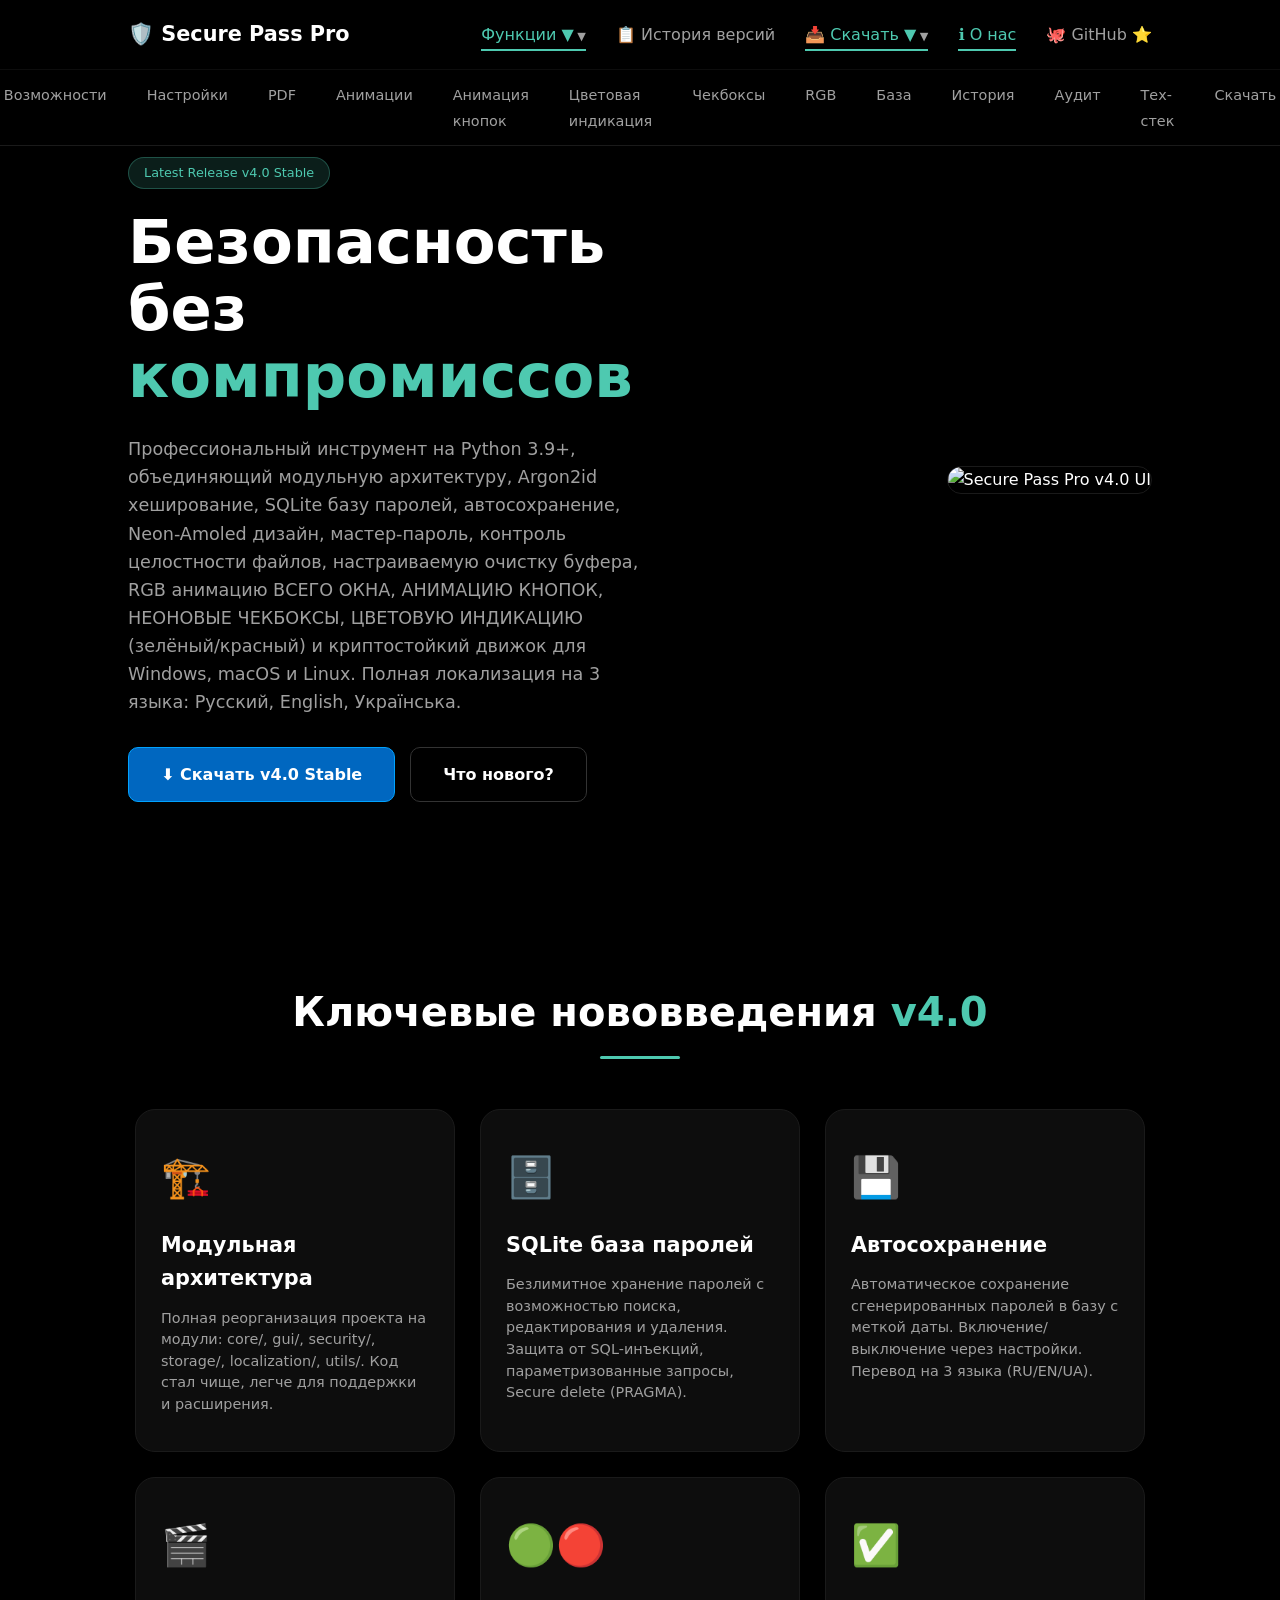
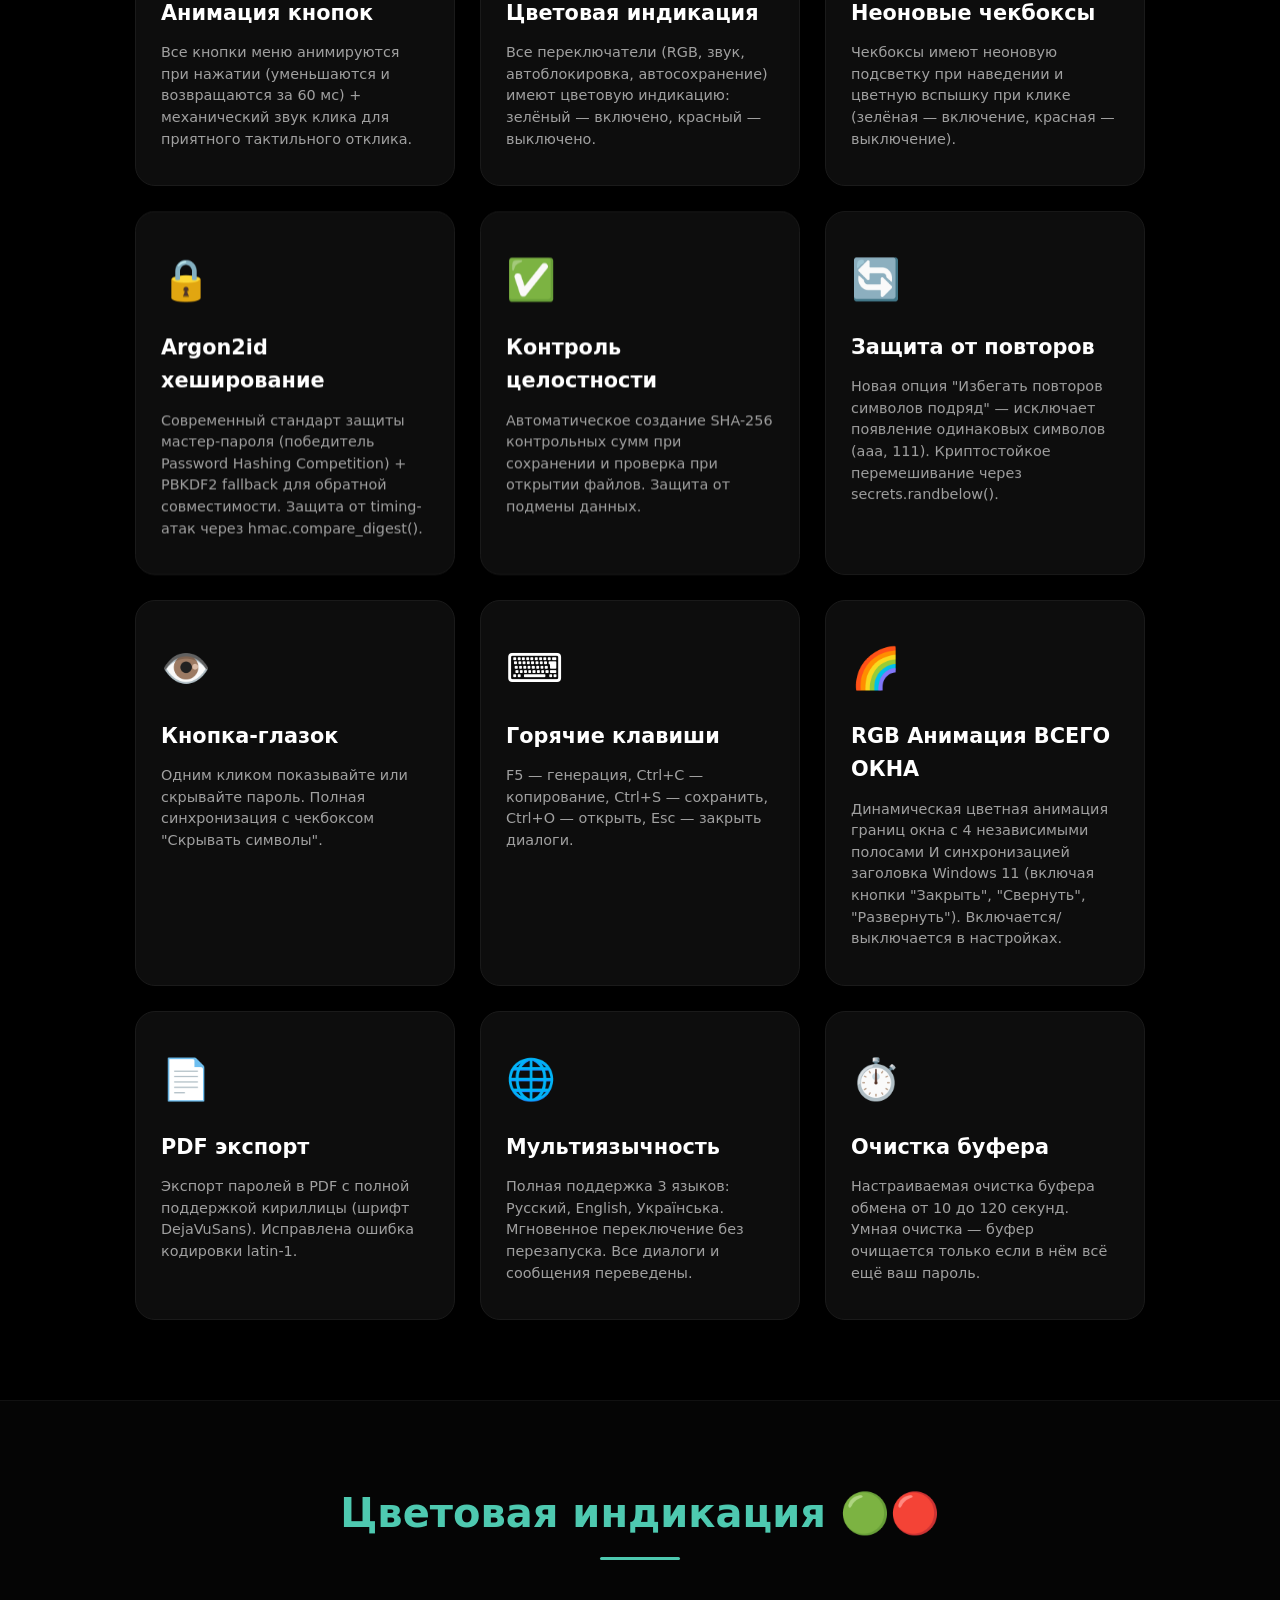
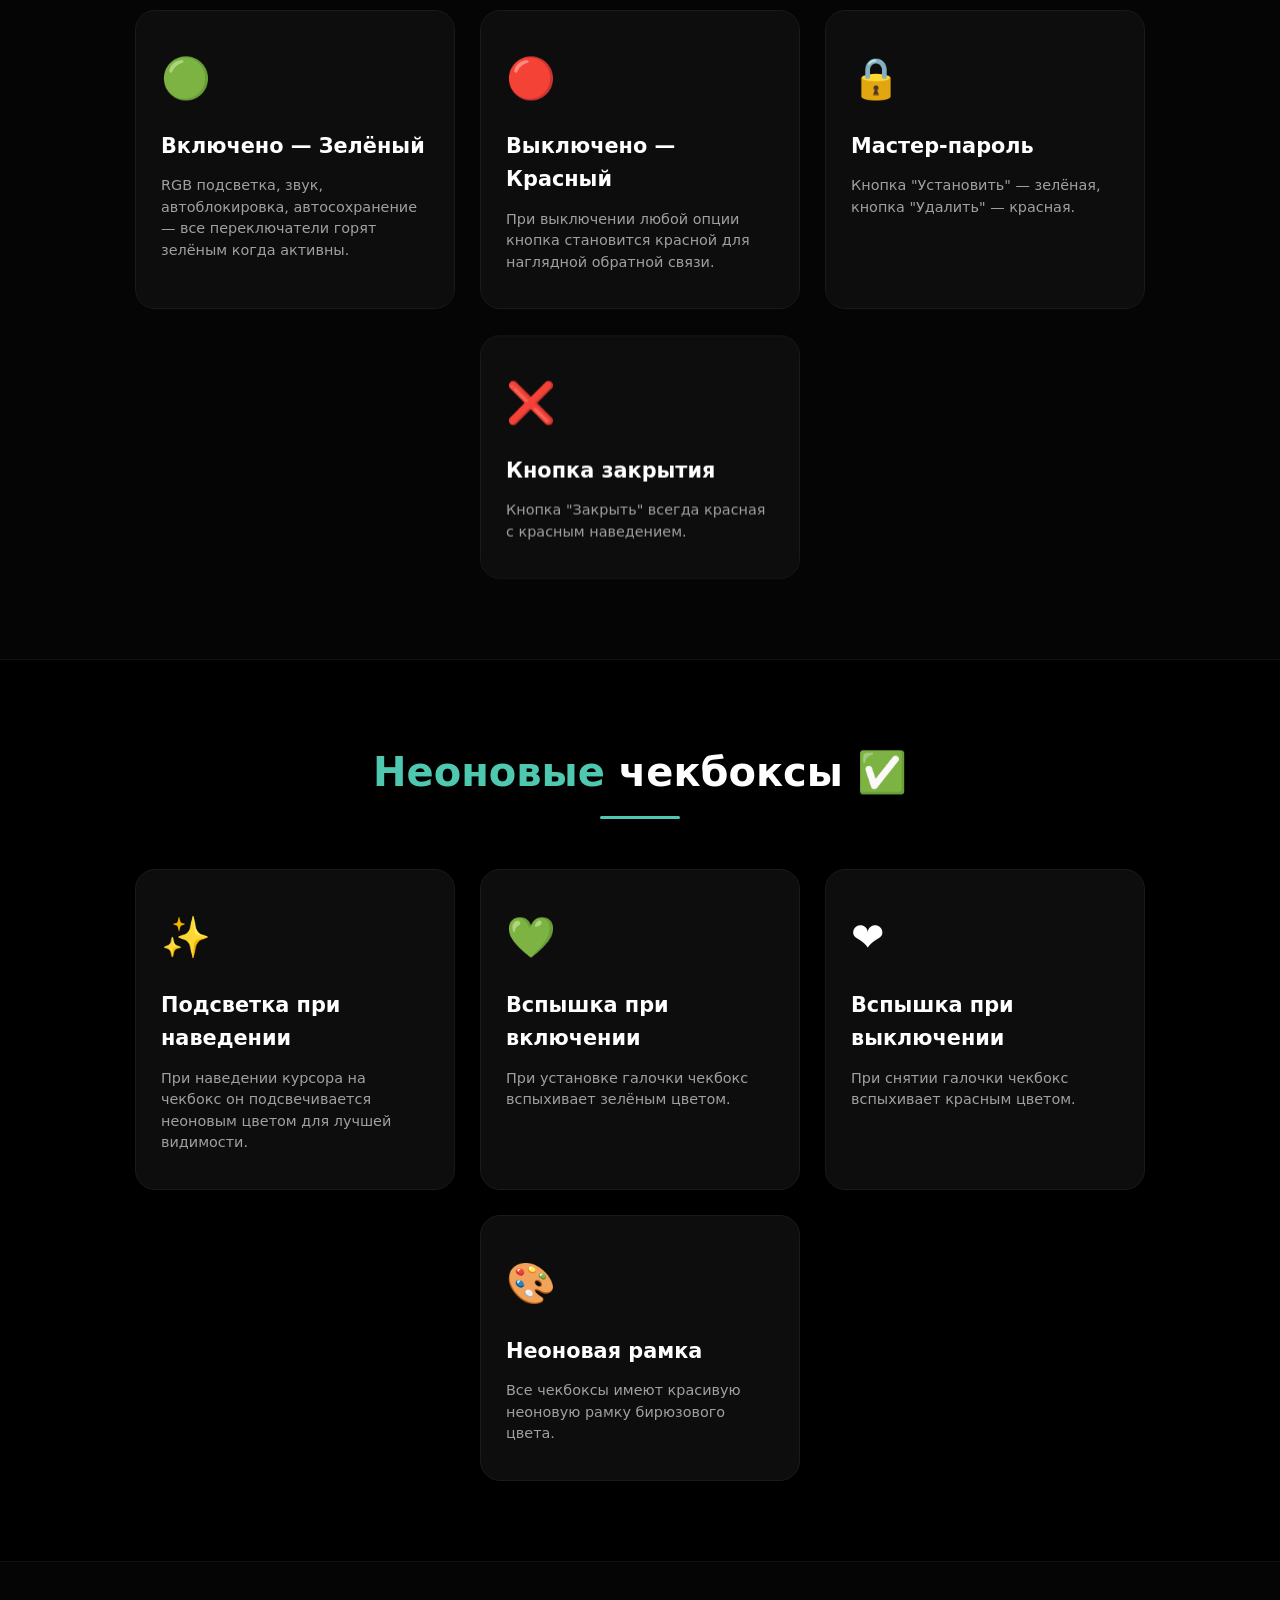
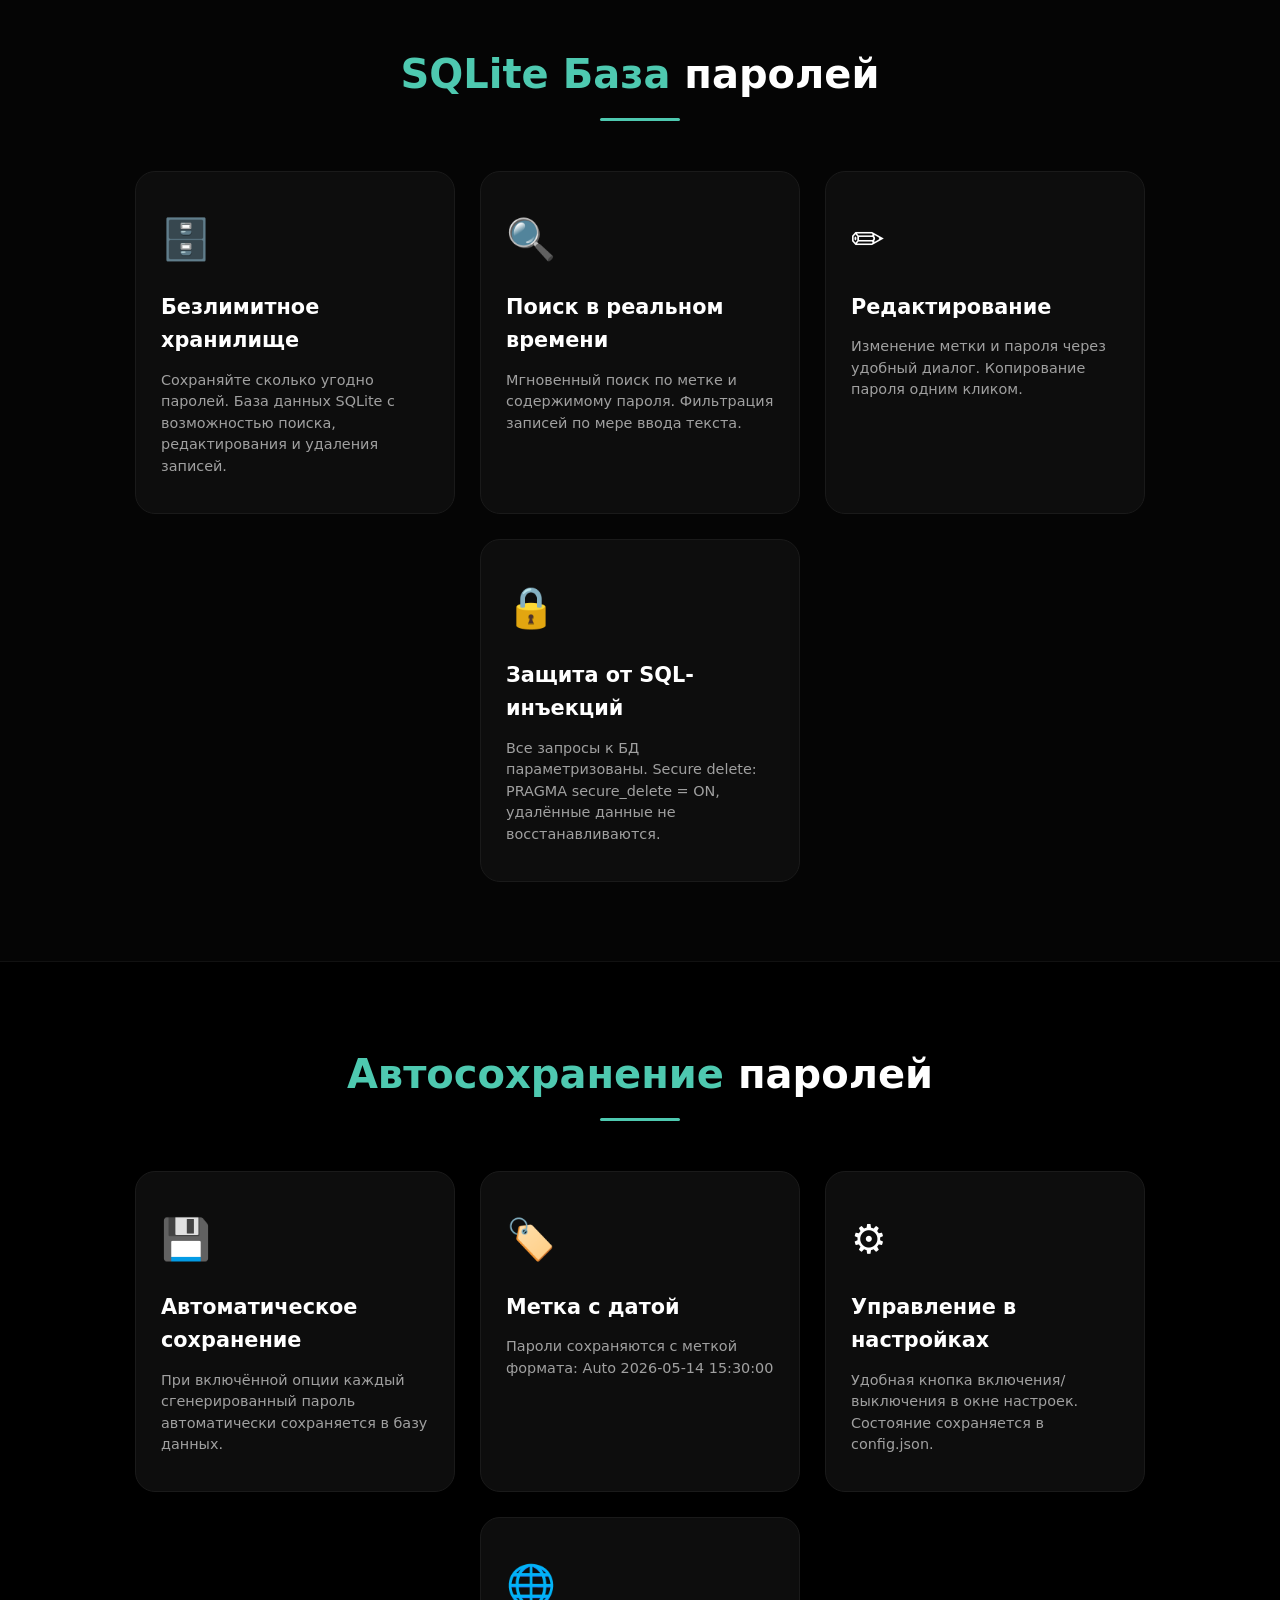
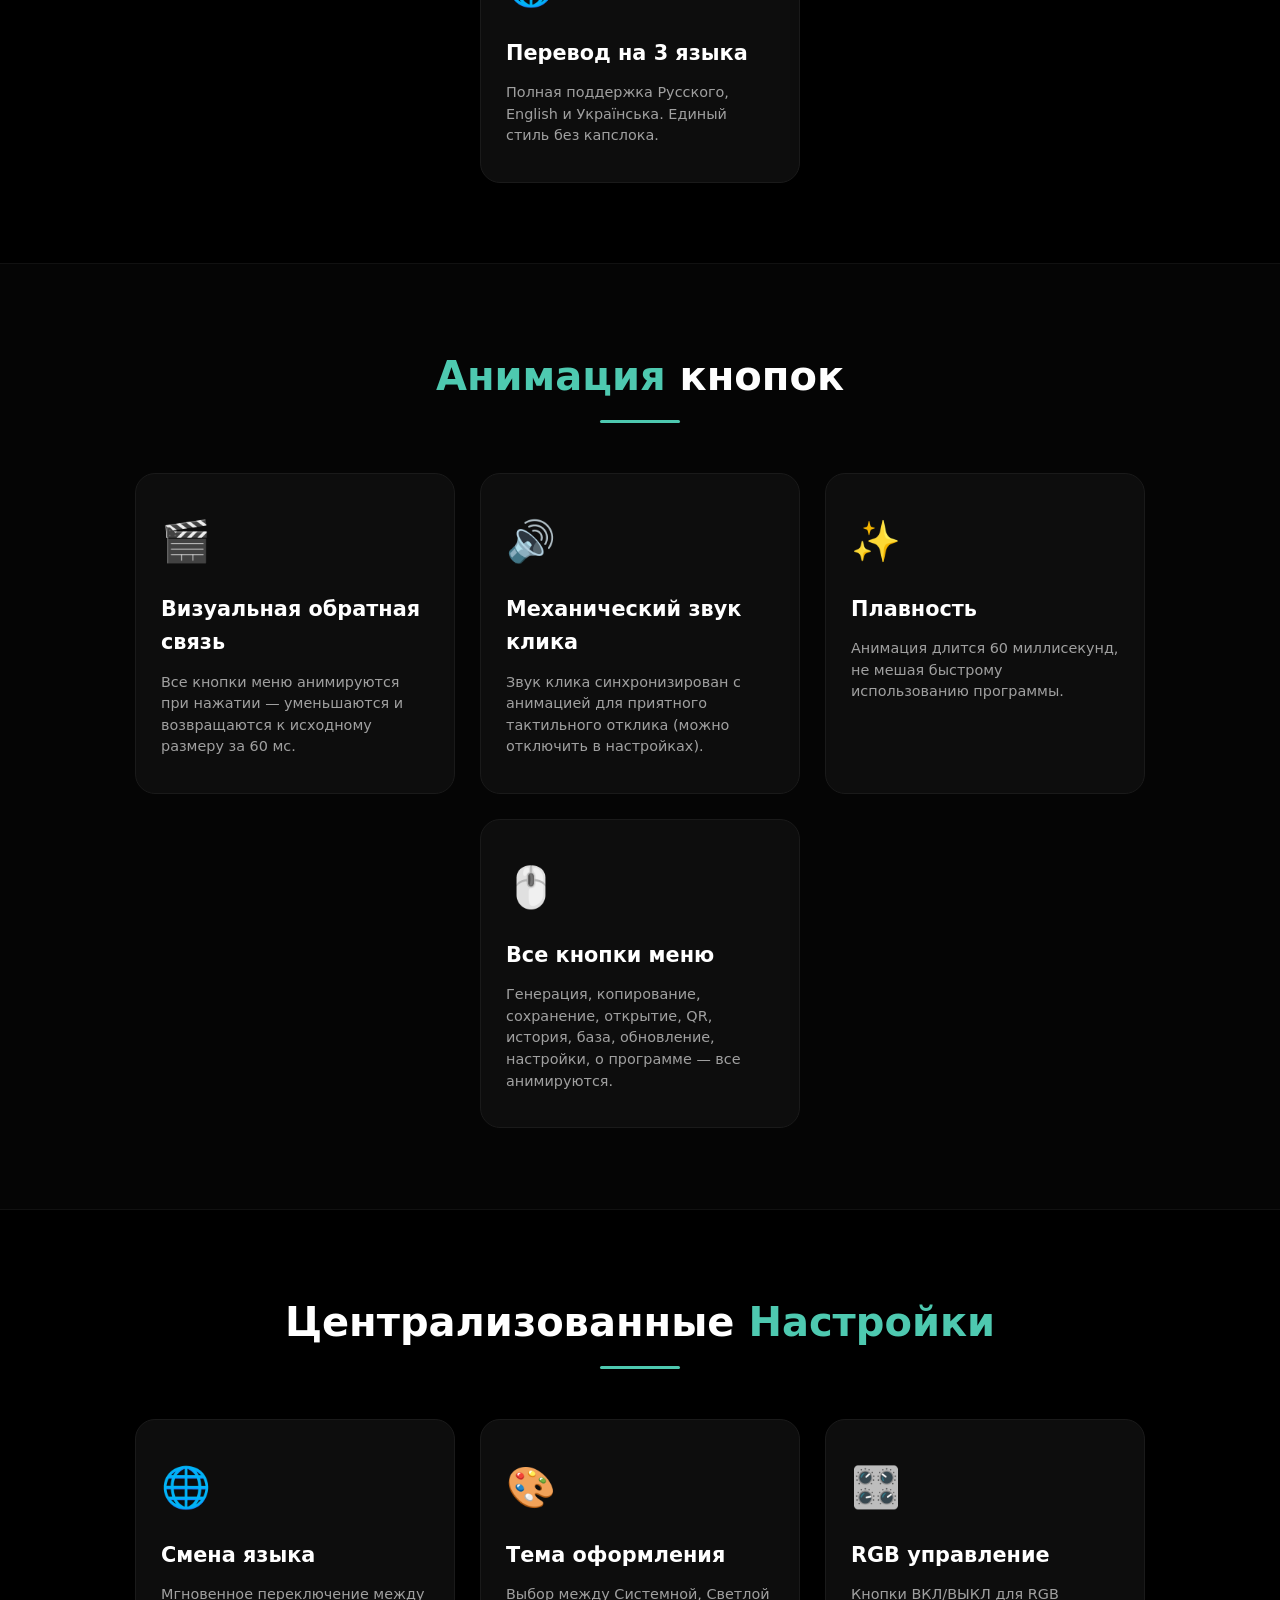
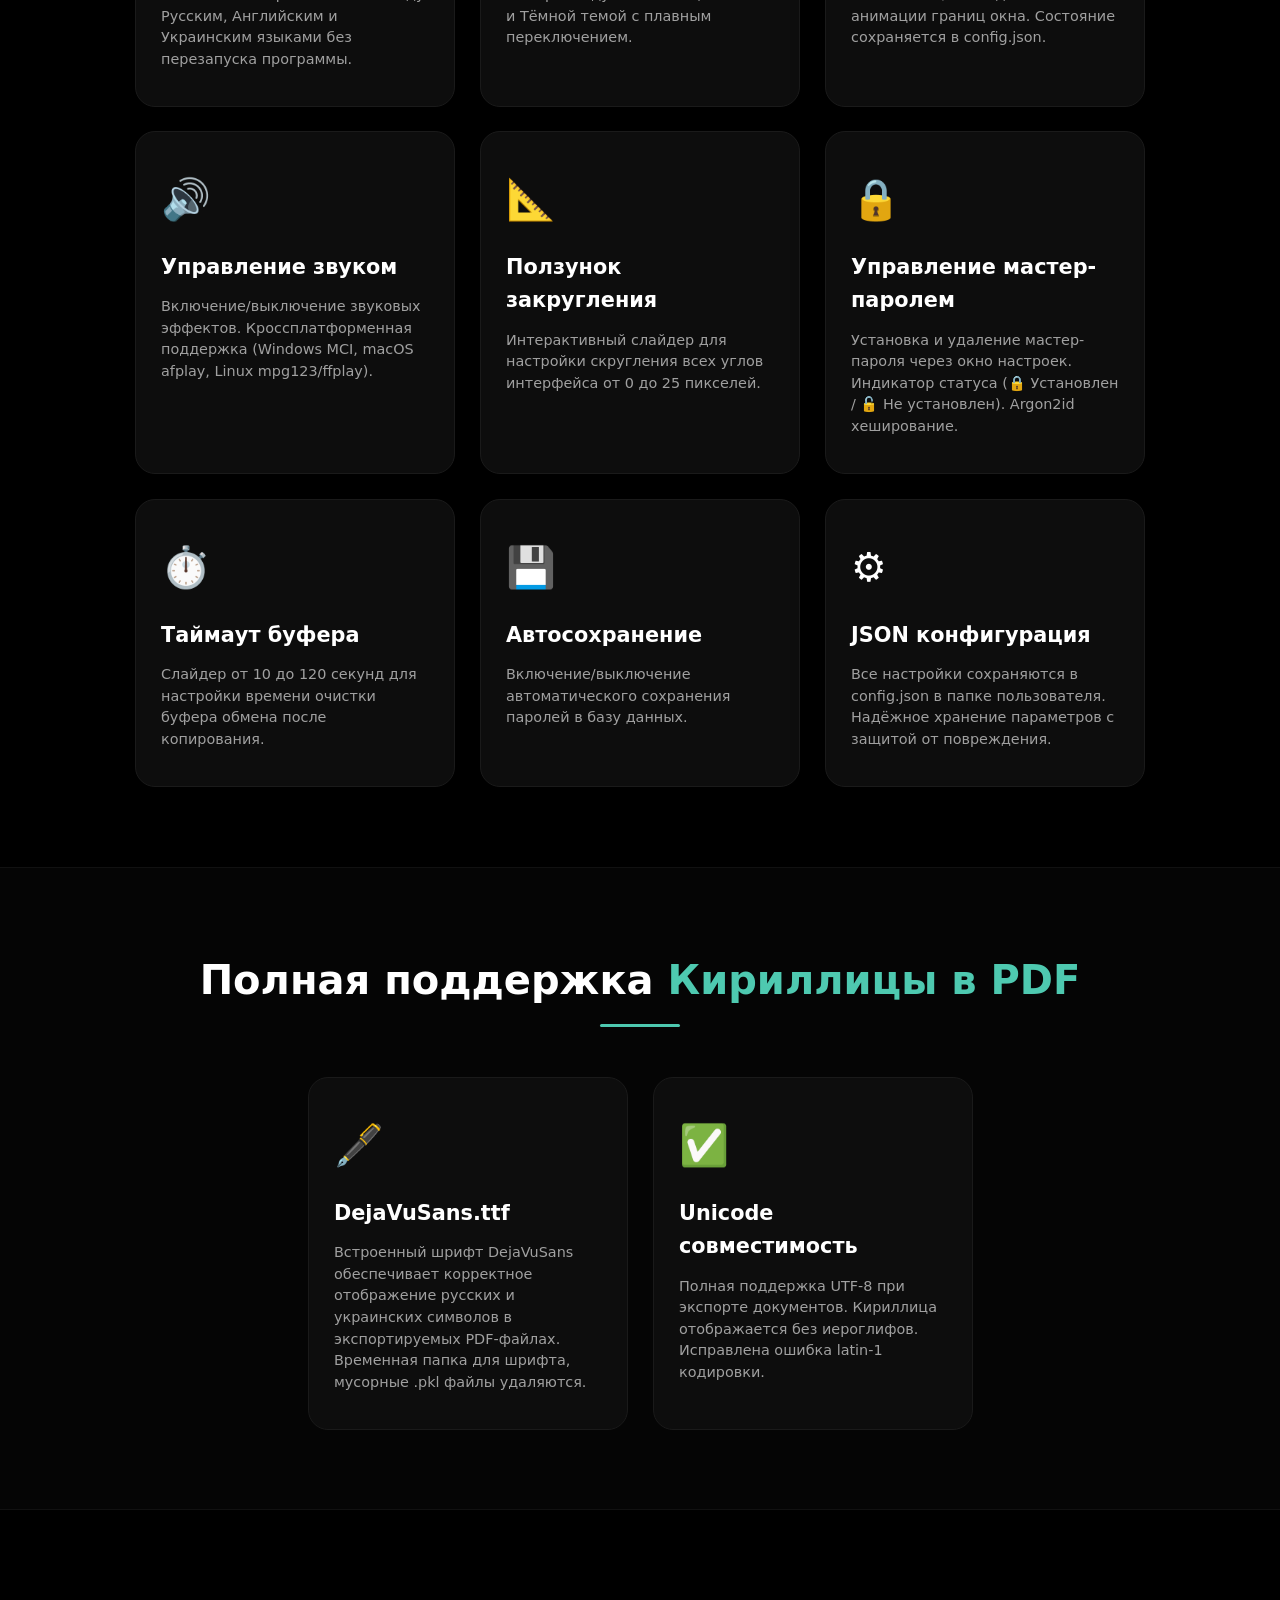
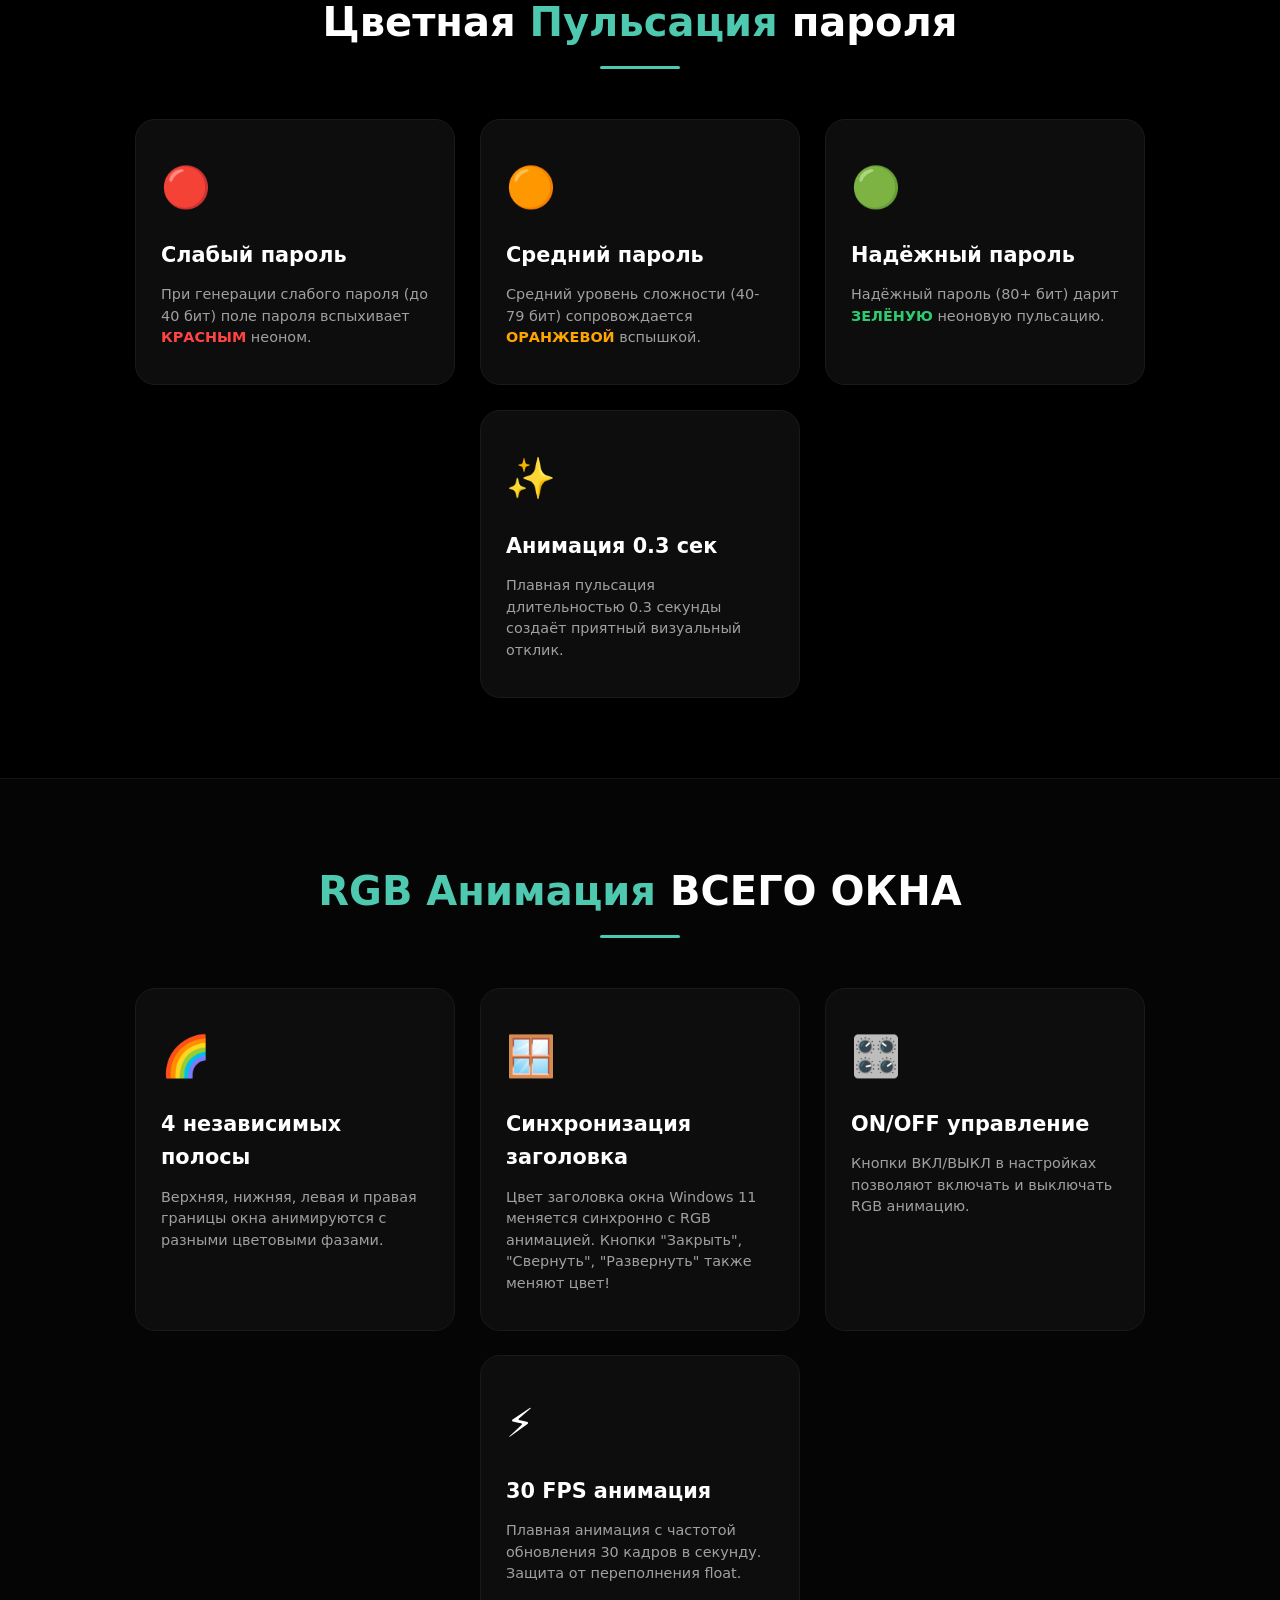
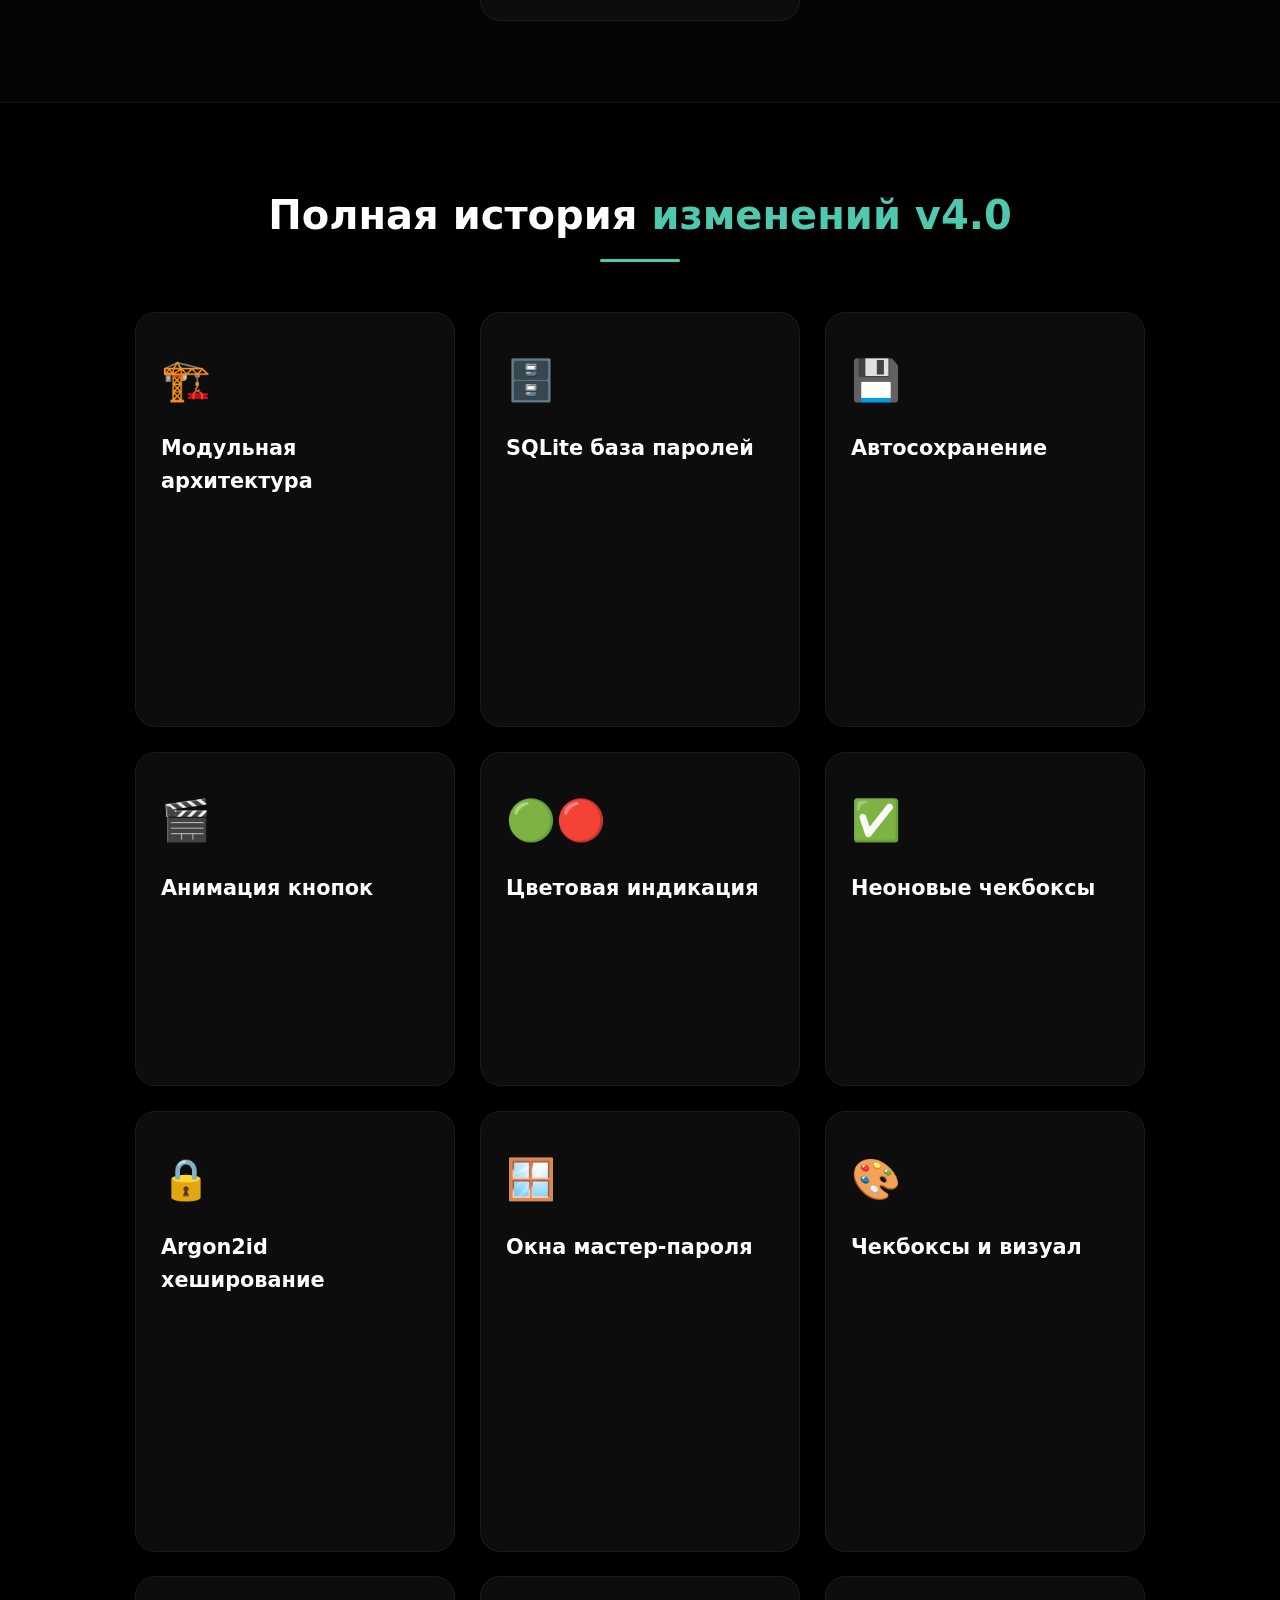
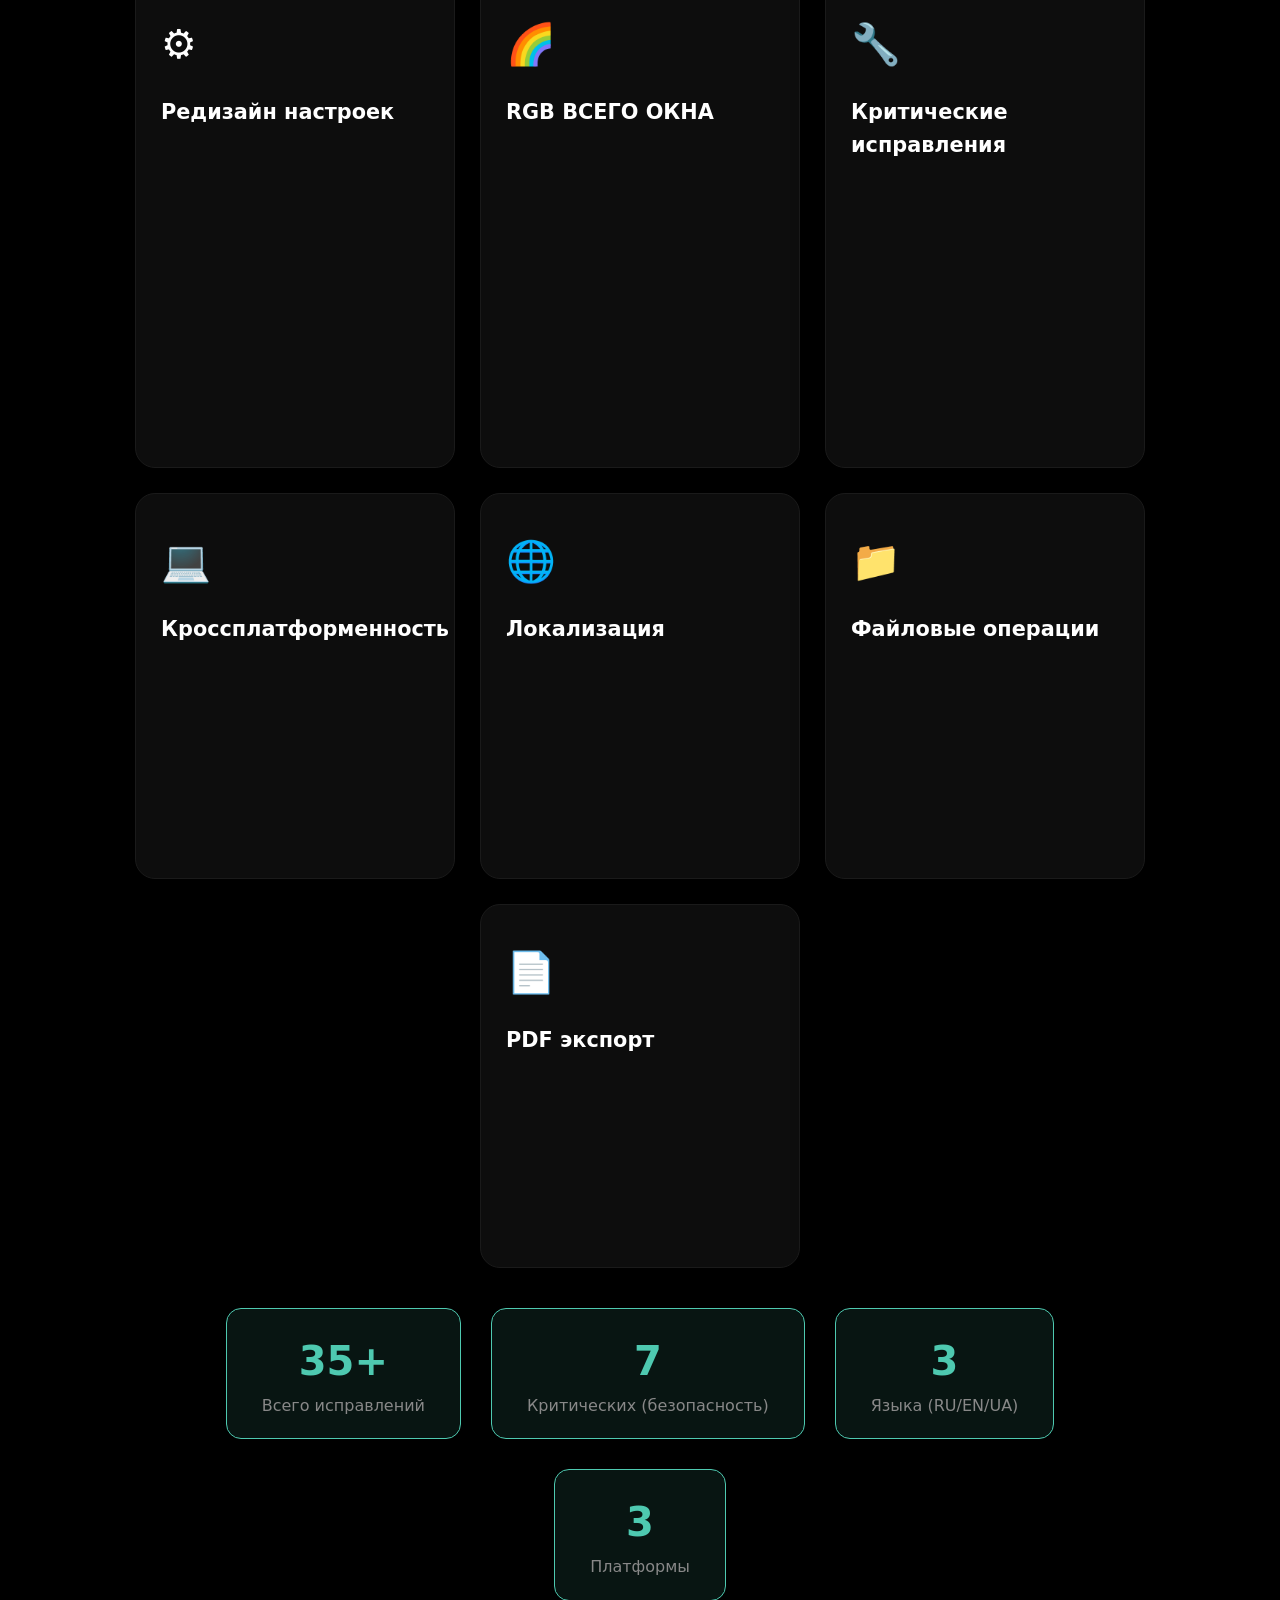
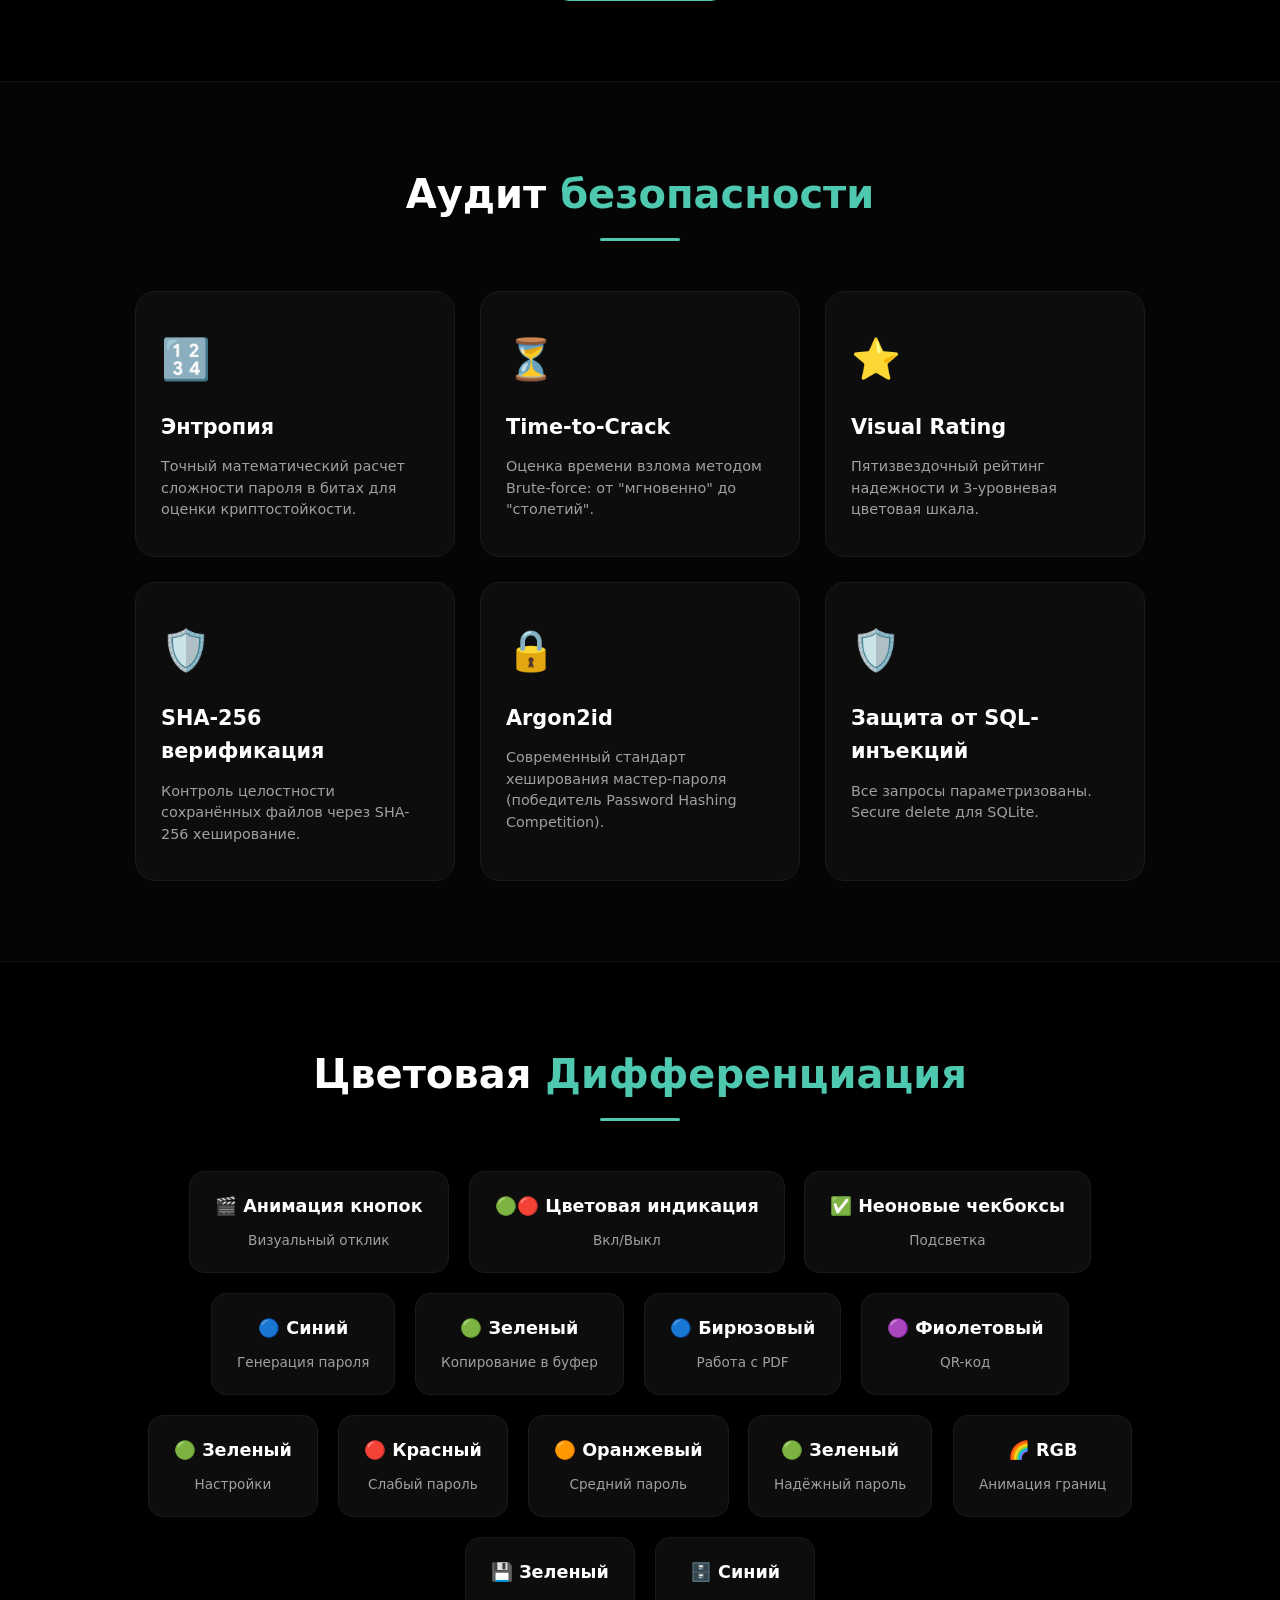
==== index.html @ 26099495 "Add files via upload" ====
<!DOCTYPE html>
<html lang="ru" style="scroll-behavior: smooth;">
<head>
    <meta charset="UTF-8">
    <meta name="viewport" content="width=device-width, initial-scale=1.0">
    <meta name="description" content="Secure Pass Pro v4.0 — Профессиональный генератор паролей. Модульная архитектура, Argon2id хеширование, SQLite база паролей, автосохранение, Master-пароль, контроль целостности SHA-256, защита от повторов, настраиваемая очистка буфера (10-120 сек), RGB анимация ВСЕГО ОКНА, АНИМАЦИЯ КНОПОК, НЕОНОВЫЕ ЧЕКБОКСЫ, ЦВЕТОВАЯ ИНДИКАЦИЯ (зелёный/красный), Amoled UI с неоновой подсветкой, расчет энтропии, просмотр PDF и криптостойкость. Цветная пульсация пароля: красный (слабый), оранжевый (средний), зелёный (надёжный). Кроссплатформенная поддержка Windows, macOS, Linux. Полная локализация на 3 языка: Русский, English, Українська.">
    <title>Secure Pass Pro v4.0 | Профессиональная защита паролей</title>
    
    <link rel="icon" type="image/png" href="https://github.com/Maximka1993271/Password-Generator-Python/blob/main/app_icon.png?raw=true">
    <link rel="apple-touch-icon" href="https://github.com/Maximka1993271/Password-Generator-Python/blob/main/app_icon.png?raw=true">
    
    <link href="https://fonts.googleapis.com/css2?family=Inter:wght@300;400;600;800&display=swap" rel="stylesheet">
    <link rel="stylesheet" href="style.css">
</head>
<body>

    <header>
        <nav>
            <div class="logo">🛡️ Secure Pass Pro</div>
            <ul>
                <li class="dropdown">
                    <a href="#">Функции ▼</a>
                    <div class="dropdown-content">
                        <a href="#v40-section">🚀 Возможности v4.0</a>
                        <a href="#settings-section">⚙️ Настройки</a>
                        <a href="#pdf-section">📄 PDF Кириллица</a>
                        <a href="#animation-section">🎨 Анимации</a>
                        <a href="#button-animation-section">🎬 Анимация кнопок</a>
                        <a href="#color-indication-section">🟢🔴 Цветовая индикация</a>
                        <a href="#checkbox-section">✅ Неоновые чекбоксы</a>
                        <a href="#rgb-section">🌈 RGB Анимация</a>
                        <a href="#database-section">🗄️ SQLite База</a>
                        <a href="#autosave-section">💾 Автосохранение</a>
                        <a href="#security-audit">🔒 Аудит безопасности</a>
                        <a href="#tech-specs">💻 Тех-стек</a>
                    </div>
                </li>
                <li><a href="#changelog-section">📋 История версий</a></li>
                <li class="dropdown">
                    <a href="#">📥 Скачать ▼</a>
                    <div class="dropdown-content">
                        <div class="dropdown-item-group">
                            <strong>Secure Pass Pro v4.0 (Рекомендуется)</strong>
                            <div class="download-buttons-inline">
                                <a href="https://github.com/Maximka1993271/Password-Generator-Python/releases/download/v4.0/SecurePassPro.exe" class="download-btn-small download-btn-v40-small">⬇️ Скачать v4.0 (.EXE)</a>
                            </div>
                        </div>
                        <div class="dropdown-item-group">
                            <strong>Архивная версия</strong>
                            <div class="submenu-links">
                                <a href="https://github.com/Maximka1993271/Password-Generator-Python/releases/download/SecurePassProv2.0.0/SecurePassPro.exe">📦 Secure Pass Pro v2.0.0 (Classic)</a>
                            </div>
                        </div>
                    </div>
                </li>
                <li><a href="#" id="about-btn">ℹ️ О нас</a></li>
                <li><a href="https://github.com/Maximka1993271/Password-Generator-Python" target="_blank">🐙 GitHub ⭐</a></li>
            </ul>
        </nav>
    </header>

    <!-- Вторая строка навигации (быстрые ссылки) -->
    <div class="nav-secondary">
        <ul>
            <li><a href="#v40-section">Возможности</a></li>
            <li><a href="#settings-section">Настройки</a></li>
            <li><a href="#pdf-section">PDF</a></li>
            <li><a href="#animation-section">Анимации</a></li>
            <li><a href="#button-animation-section">Анимация кнопок</a></li>
            <li><a href="#color-indication-section">Цветовая индикация</a></li>
            <li><a href="#checkbox-section">Чекбоксы</a></li>
            <li><a href="#rgb-section">RGB</a></li>
            <li><a href="#database-section">База</a></li>
            <li><a href="#changelog-section">История</a></li>
            <li><a href="#security-audit">Аудит</a></li>
            <li><a href="#tech-specs">Тех-стек</a></li>
            <li><a href="#download-center">Скачать</a></li>
        </ul>
    </div>

    <!-- Модальное окно "О нас" (GitHub страница) -->
    <div id="github-modal" class="github-page">
        <span class="github-close" id="close-modal">&times;</span>
        <div class="github-container">
            <div class="github-repo">
                <div class="github-repo-icon">🐙</div>
                <div>
                    <h2 style="color: var(--accent-color);">Secure Pass Pro</h2>
                    <p>Профессиональный генератор паролей с открытым исходным кодом</p>
                </div>
            </div>
            
            <div class="github-stats">
                <div class="github-stat">
                    <strong>⭐ Stars</strong><br>
                    <span style="font-size: 1.5rem;">★</span> Поддержи проект звездой
                </div>
                <div class="github-stat">
                    <strong>📦 Releases</strong><br>
                    <span style="font-size: 1.5rem;">v4.0</span> + v2.0.0
                </div>
                <div class="github-stat">
                    <strong>🐛 Issues</strong><br>
                    Сообщай о багах на GitHub
                </div>
            </div>
            
            <p><strong>Secure Pass Pro</strong> — это современный десктопный генератор паролей, построенный на Python и CustomTkinter. Программа сочетает криптографически стойкую генерацию, многоязычный интерфейс (RU/EN/UA), экспорт QR-кодов, контроль целостности файлов через SHA-256, защиту мастер-паролем (Argon2id) и стильный Amoled-дизайн с RGB-анимацией.</p>
            
            <ul>
                <li>🎬 Анимация всех кнопок меню (визуальная обратная связь при нажатии)</li>
                <li>🟢🔴 Цветовая индикация (зелёный — включено, красный — выключено)</li>
                <li>✅ Неоновые чекбоксы (подсветка при наведении и вспышка при клике)</li>
                <li>🔒 Master Password (Argon2id + PBKDF2 fallback)</li>
                <li>✅ Контроль целостности SHA-256</li>
                <li>🌈 RGB анимация ВСЕГО окна (границы + заголовок Windows 11)</li>
                <li>⌨️ Горячие клавиши (F5, Ctrl+C/S/O, Esc)</li>
                <li>🌐 Кроссплатформенность (Windows / macOS / Linux)</li>
                <li>📄 Полная поддержка кириллицы в PDF</li>
                <li>🗄️ SQLite база паролей с поиском и редактированием</li>
                <li>💾 Автосохранение паролей (вкл/выкл)</li>
                <li>🏗️ Полностью модульная архитектура (core/, gui/, security/, storage/, localization/, utils/)</li>
            </ul>
            
            <a href="https://github.com/Maximka1993271/Password-Generator-Python" target="_blank" class="github-btn">🚀 Перейти на GitHub →</a>
            
            <div style="margin-top: 30px; padding-top: 20px; border-top: 1px solid var(--border-color);">
                <p>© 2026 Максим Мельников • MIT License</p>
                <p style="opacity: 0.6; font-size: 0.8rem;">Разработчик: Maxim Melnikov</p>
            </div>
        </div>
    </div>

    <section class="hero">
        <div class="hero-content">
            <div class="version-badge">Latest Release v4.0 Stable</div>
            <h1>Безопасность без <br><span class="highlight">компромиссов</span></h1>
            <p>Профессиональный инструмент на Python 3.9+, объединяющий модульную архитектуру, Argon2id хеширование, SQLite базу паролей, автосохранение, Neon-Amoled дизайн, мастер-пароль, контроль целостности файлов, настраиваемую очистку буфера, RGB анимацию ВСЕГО ОКНА, АНИМАЦИЮ КНОПОК, НЕОНОВЫЕ ЧЕКБОКСЫ, ЦВЕТОВУЮ ИНДИКАЦИЮ (зелёный/красный) и криптостойкий движок для Windows, macOS и Linux. Полная локализация на 3 языка: Русский, English, Українська.</p>
            <div class="hero-btns">
                <a href="https://github.com/Maximka1993271/Password-Generator-Python/releases/download/v4.0/SecurePassPro.exe" class="btn-primary">⬇️ Скачать v4.0 Stable</a>
                <a href="#v40-section" class="btn-secondary">Что нового?</a>
            </div>
        </div>
        <div class="hero-image">
            <img src="https://github.com/Maximka1993271/Password-Generator-Python/raw/main/Secure_Pass_MainWindow40.jpg" alt="Secure Pass Pro v4.0 UI">
        </div>
    </section>

    <section id="v40-section" class="features-section">
        <h2 class="section-title">Ключевые нововведения <span class="highlight">v4.0</span></h2>
        <div class="features-grid">
            <div class="card"><div class="card-icon">🏗️</div><h3>Модульная архитектура</h3><p>Полная реорганизация проекта на модули: core/, gui/, security/, storage/, localization/, utils/. Код стал чище, легче для поддержки и расширения.</p></div>
            <div class="card"><div class="card-icon">🗄️</div><h3>SQLite база паролей</h3><p>Безлимитное хранение паролей с возможностью поиска, редактирования и удаления. Защита от SQL-инъекций, параметризованные запросы, Secure delete (PRAGMA).</p></div>
            <div class="card"><div class="card-icon">💾</div><h3>Автосохранение</h3><p>Автоматическое сохранение сгенерированных паролей в базу с меткой даты. Включение/выключение через настройки. Перевод на 3 языка (RU/EN/UA).</p></div>
            <div class="card"><div class="card-icon">🎬</div><h3>Анимация кнопок</h3><p>Все кнопки меню анимируются при нажатии (уменьшаются и возвращаются за 60 мс) + механический звук клика для приятного тактильного отклика.</p></div>
            <div class="card"><div class="card-icon">🟢🔴</div><h3>Цветовая индикация</h3><p>Все переключатели (RGB, звук, автоблокировка, автосохранение) имеют цветовую индикацию: зелёный — включено, красный — выключено.</p></div>
            <div class="card"><div class="card-icon">✅</div><h3>Неоновые чекбоксы</h3><p>Чекбоксы имеют неоновую подсветку при наведении и цветную вспышку при клике (зелёная — включение, красная — выключение).</p></div>
            <div class="card"><div class="card-icon">🔒</div><h3>Argon2id хеширование</h3><p>Современный стандарт защиты мастер-пароля (победитель Password Hashing Competition) + PBKDF2 fallback для обратной совместимости. Защита от timing-атак через hmac.compare_digest().</p></div>
            <div class="card"><div class="card-icon">✅</div><h3>Контроль целостности</h3><p>Автоматическое создание SHA-256 контрольных сумм при сохранении и проверка при открытии файлов. Защита от подмены данных.</p></div>
            <div class="card"><div class="card-icon">🔄</div><h3>Защита от повторов</h3><p>Новая опция "Избегать повторов символов подряд" — исключает появление одинаковых символов (aaa, 111). Криптостойкое перемешивание через secrets.randbelow().</p></div>
            <div class="card"><div class="card-icon">👁️</div><h3>Кнопка-глазок</h3><p>Одним кликом показывайте или скрывайте пароль. Полная синхронизация с чекбоксом "Скрывать символы".</p></div>
            <div class="card"><div class="card-icon">⌨️</div><h3>Горячие клавиши</h3><p>F5 — генерация, Ctrl+C — копирование, Ctrl+S — сохранить, Ctrl+O — открыть, Esc — закрыть диалоги.</p></div>
            <div class="card"><div class="card-icon">🌈</div><h3>RGB Анимация ВСЕГО ОКНА</h3><p>Динамическая цветная анимация границ окна с 4 независимыми полосами И синхронизацией заголовка Windows 11 (включая кнопки "Закрыть", "Свернуть", "Развернуть"). Включается/выключается в настройках.</p></div>
            <div class="card"><div class="card-icon">📄</div><h3>PDF экспорт</h3><p>Экспорт паролей в PDF с полной поддержкой кириллицы (шрифт DejaVuSans). Исправлена ошибка кодировки latin-1.</p></div>
            <div class="card"><div class="card-icon">🌐</div><h3>Мультиязычность</h3><p>Полная поддержка 3 языков: Русский, English, Українська. Мгновенное переключение без перезапуска. Все диалоги и сообщения переведены.</p></div>
            <div class="card"><div class="card-icon">⏱️</div><h3>Очистка буфера</h3><p>Настраиваемая очистка буфера обмена от 10 до 120 секунд. Умная очистка — буфер очищается только если в нём всё ещё ваш пароль.</p></div>
        </div>
    </section>

    <!-- Новая секция: Цветовая индикация -->
    <section id="color-indication-section" class="features-section dark-bg">
        <h2 class="section-title"><span class="highlight">Цветовая индикация</span> 🟢🔴</h2>
        <div class="features-grid">
            <div class="card"><div class="card-icon">🟢</div><h3>Включено — Зелёный</h3><p>RGB подсветка, звук, автоблокировка, автосохранение — все переключатели горят зелёным когда активны.</p></div>
            <div class="card"><div class="card-icon">🔴</div><h3>Выключено — Красный</h3><p>При выключении любой опции кнопка становится красной для наглядной обратной связи.</p></div>
            <div class="card"><div class="card-icon">🔒</div><h3>Мастер-пароль</h3><p>Кнопка "Установить" — зелёная, кнопка "Удалить" — красная.</p></div>
            <div class="card"><div class="card-icon">❌</div><h3>Кнопка закрытия</h3><p>Кнопка "Закрыть" всегда красная с красным наведением.</p></div>
        </div>
    </section>

    <!-- Новая секция: Неоновые чекбоксы -->
    <section id="checkbox-section" class="features-section">
        <h2 class="section-title"><span class="highlight">Неоновые</span> чекбоксы ✅</h2>
        <div class="features-grid">
            <div class="card"><div class="card-icon">✨</div><h3>Подсветка при наведении</h3><p>При наведении курсора на чекбокс он подсвечивается неоновым цветом для лучшей видимости.</p></div>
            <div class="card"><div class="card-icon">💚</div><h3>Вспышка при включении</h3><p>При установке галочки чекбокс вспыхивает зелёным цветом.</p></div>
            <div class="card"><div class="card-icon">❤️</div><h3>Вспышка при выключении</h3><p>При снятии галочки чекбокс вспыхивает красным цветом.</p></div>
            <div class="card"><div class="card-icon">🎨</div><h3>Неоновая рамка</h3><p>Все чекбоксы имеют красивую неоновую рамку бирюзового цвета.</p></div>
        </div>
    </section>

    <!-- Новая секция: SQLite База паролей -->
    <section id="database-section" class="features-section dark-bg">
        <h2 class="section-title"><span class="highlight">SQLite База</span> паролей</h2>
        <div class="features-grid">
            <div class="card"><div class="card-icon">🗄️</div><h3>Безлимитное хранилище</h3><p>Сохраняйте сколько угодно паролей. База данных SQLite с возможностью поиска, редактирования и удаления записей.</p></div>
            <div class="card"><div class="card-icon">🔍</div><h3>Поиск в реальном времени</h3><p>Мгновенный поиск по метке и содержимому пароля. Фильтрация записей по мере ввода текста.</p></div>
            <div class="card"><div class="card-icon">✏️</div><h3>Редактирование</h3><p>Изменение метки и пароля через удобный диалог. Копирование пароля одним кликом.</p></div>
            <div class="card"><div class="card-icon">🔒</div><h3>Защита от SQL-инъекций</h3><p>Все запросы к БД параметризованы. Secure delete: PRAGMA secure_delete = ON, удалённые данные не восстанавливаются.</p></div>
        </div>
    </section>

    <!-- Новая секция: Автосохранение -->
    <section id="autosave-section" class="features-section">
        <h2 class="section-title"><span class="highlight">Автосохранение</span> паролей</h2>
        <div class="features-grid">
            <div class="card"><div class="card-icon">💾</div><h3>Автоматическое сохранение</h3><p>При включённой опции каждый сгенерированный пароль автоматически сохраняется в базу данных.</p></div>
            <div class="card"><div class="card-icon">🏷️</div><h3>Метка с датой</h3><p>Пароли сохраняются с меткой формата: Auto 2026-05-14 15:30:00</p></div>
            <div class="card"><div class="card-icon">⚙️</div><h3>Управление в настройках</h3><p>Удобная кнопка включения/выключения в окне настроек. Состояние сохраняется в config.json.</p></div>
            <div class="card"><div class="card-icon">🌐</div><h3>Перевод на 3 языка</h3><p>Полная поддержка Русского, English и Українська. Единый стиль без капслока.</p></div>
        </div>
    </section>

    <!-- Новая секция: Анимация кнопок -->
    <section id="button-animation-section" class="features-section dark-bg">
        <h2 class="section-title"><span class="highlight">Анимация</span> кнопок</h2>
        <div class="features-grid">
            <div class="card"><div class="card-icon">🎬</div><h3>Визуальная обратная связь</h3><p>Все кнопки меню анимируются при нажатии — уменьшаются и возвращаются к исходному размеру за 60 мс.</p></div>
            <div class="card"><div class="card-icon">🔊</div><h3>Механический звук клика</h3><p>Звук клика синхронизирован с анимацией для приятного тактильного отклика (можно отключить в настройках).</p></div>
            <div class="card"><div class="card-icon">✨</div><h3>Плавность</h3><p>Анимация длится 60 миллисекунд, не мешая быстрому использованию программы.</p></div>
            <div class="card"><div class="card-icon">🖱️</div><h3>Все кнопки меню</h3><p>Генерация, копирование, сохранение, открытие, QR, история, база, обновление, настройки, о программе — все анимируются.</p></div>
        </div>
    </section>

    <section id="settings-section" class="features-section">
        <h2 class="section-title">Централизованные <span class="highlight">Настройки</span></h2>
        <div class="features-grid">
            <div class="card"><div class="card-icon">🌐</div><h3>Смена языка</h3><p>Мгновенное переключение между Русским, Английским и Украинским языками без перезапуска программы.</p></div>
            <div class="card"><div class="card-icon">🎨</div><h3>Тема оформления</h3><p>Выбор между Системной, Светлой и Тёмной темой с плавным переключением.</p></div>
            <div class="card"><div class="card-icon">🎛️</div><h3>RGB управление</h3><p>Кнопки ВКЛ/ВЫКЛ для RGB анимации границ окна. Состояние сохраняется в config.json.</p></div>
            <div class="card"><div class="card-icon">🔊</div><h3>Управление звуком</h3><p>Включение/выключение звуковых эффектов. Кроссплатформенная поддержка (Windows MCI, macOS afplay, Linux mpg123/ffplay).</p></div>
            <div class="card"><div class="card-icon">📐</div><h3>Ползунок закругления</h3><p>Интерактивный слайдер для настройки скругления всех углов интерфейса от 0 до 25 пикселей.</p></div>
            <div class="card"><div class="card-icon">🔒</div><h3>Управление мастер-паролем</h3><p>Установка и удаление мастер-пароля через окно настроек. Индикатор статуса (🔒 Установлен / 🔓 Не установлен). Argon2id хеширование.</p></div>
            <div class="card"><div class="card-icon">⏱️</div><h3>Таймаут буфера</h3><p>Слайдер от 10 до 120 секунд для настройки времени очистки буфера обмена после копирования.</p></div>
            <div class="card"><div class="card-icon">💾</div><h3>Автосохранение</h3><p>Включение/выключение автоматического сохранения паролей в базу данных.</p></div>
            <div class="card"><div class="card-icon">⚙️</div><h3>JSON конфигурация</h3><p>Все настройки сохраняются в config.json в папке пользователя. Надёжное хранение параметров с защитой от повреждения.</p></div>
        </div>
    </section>

    <section id="pdf-section" class="features-section dark-bg">
        <h2 class="section-title">Полная поддержка <span class="highlight">Кириллицы в PDF</span></h2>
        <div class="features-grid">
            <div class="card"><div class="card-icon">🖋️</div><h3>DejaVuSans.ttf</h3><p>Встроенный шрифт DejaVuSans обеспечивает корректное отображение русских и украинских символов в экспортируемых PDF-файлах. Временная папка для шрифта, мусорные .pkl файлы удаляются.</p></div>
            <div class="card"><div class="card-icon">✅</div><h3>Unicode совместимость</h3><p>Полная поддержка UTF-8 при экспорте документов. Кириллица отображается без иероглифов. Исправлена ошибка latin-1 кодировки.</p></div>
        </div>
    </section>

    <!-- Секция: Цветная пульсация пароля -->
    <section id="animation-section" class="features-section">
        <h2 class="section-title">Цветная <span class="highlight">Пульсация</span> пароля</h2>
        <div class="features-grid">
            <div class="card"><div class="card-icon">🔴</div><h3>Слабый пароль</h3><p>При генерации слабого пароля (до 40 бит) поле пароля вспыхивает <strong style="color:#FF4444;">КРАСНЫМ</strong> неоном.</p></div>
            <div class="card"><div class="card-icon">🟠</div><h3>Средний пароль</h3><p>Средний уровень сложности (40-79 бит) сопровождается <strong style="color:#FFA500;">ОРАНЖЕВОЙ</strong> вспышкой.</p></div>
            <div class="card"><div class="card-icon">🟢</div><h3>Надёжный пароль</h3><p>Надёжный пароль (80+ бит) дарит <strong style="color:#2ECC71;">ЗЕЛЁНУЮ</strong> неоновую пульсацию.</p></div>
            <div class="card"><div class="card-icon">✨</div><h3>Анимация 0.3 сек</h3><p>Плавная пульсация длительностью 0.3 секунды создаёт приятный визуальный отклик.</p></div>
        </div>
    </section>

    <!-- Секция: RGB Анимация ВСЕГО ОКНА -->
    <section id="rgb-section" class="features-section dark-bg">
        <h2 class="section-title"><span class="highlight">RGB Анимация</span> ВСЕГО ОКНА</h2>
        <div class="features-grid">
            <div class="card"><div class="card-icon">🌈</div><h3>4 независимых полосы</h3><p>Верхняя, нижняя, левая и правая границы окна анимируются с разными цветовыми фазами.</p></div>
            <div class="card"><div class="card-icon">🪟</div><h3>Синхронизация заголовка</h3><p>Цвет заголовка окна Windows 11 меняется синхронно с RGB анимацией. Кнопки "Закрыть", "Свернуть", "Развернуть" также меняют цвет!</p></div>
            <div class="card"><div class="card-icon">🎛️</div><h3>ON/OFF управление</h3><p>Кнопки ВКЛ/ВЫКЛ в настройках позволяют включать и выключать RGB анимацию.</p></div>
            <div class="card"><div class="card-icon">⚡</div><h3>30 FPS анимация</h3><p>Плавная анимация с частотой обновления 30 кадров в секунду. Защита от переполнения float.</p></div>
        </div>
    </section>

    <!-- Секция: Полная история версий (обновлена) -->
    <section id="changelog-section" class="features-section">
        <h2 class="section-title">Полная история <span class="highlight">изменений v4.0</span></h2>
        <div class="features-grid">
            <div class="card"><div class="card-icon">🏗️</div><h3>Модульная архитектура</h3><ul><li>✅ Разделение на модули: core/, gui/, security/, storage/, localization/, utils/</li><li>✅ Код стал чище и легче для поддержки</li><li>✅ Легко добавлять новые функции</li></ul></div>
            <div class="card"><div class="card-icon">🗄️</div><h3>SQLite база паролей</h3><ul><li>✅ Безлимитное хранение паролей</li><li>✅ Поиск в реальном времени</li><li>✅ Редактирование и удаление записей</li><li>✅ Защита от SQL-инъекций</li><li>✅ Secure delete (PRAGMA)</li></ul></div>
            <div class="card"><div class="card-icon">💾</div><h3>Автосохранение</h3><ul><li>✅ Автоматическое сохранение в базу</li><li>✅ Метка с датой</li><li>✅ Кнопка в настройках (вкл/выкл)</li><li>✅ Перевод на 3 языка (RU/EN/UA)</li><li>✅ Единый стиль без капслока</li></ul></div>
            <div class="card"><div class="card-icon">🎬</div><h3>Анимация кнопок</h3><ul><li>✅ Все кнопки меню анимируются при нажатии</li><li>✅ Уменьшение/возврат за 60 мс</li><li>✅ Механический звук клика</li></ul></div>
            <div class="card"><div class="card-icon">🟢🔴</div><h3>Цветовая индикация</h3><ul><li>✅ Зелёный — включено</li><li>✅ Красный — выключено</li><li>✅ Все переключатели имеют цветовую индикацию</li></ul></div>
            <div class="card"><div class="card-icon">✅</div><h3>Неоновые чекбоксы</h3><ul><li>✅ Подсветка при наведении</li><li>✅ Вспышка при включении (зелёная)</li><li>✅ Вспышка при выключении (красная)</li></ul></div>
            <div class="card"><div class="card-icon">🔒</div><h3>Argon2id хеширование</h3><ul><li>✅ Современный стандарт (победитель PHC)</li><li>✅ PBKDF2 fallback для совместимости</li><li>✅ Защита от timing-атак (hmac.compare_digest)</li><li>✅ Запрет пустого мастер-пароля</li></ul></div>
            <div class="card"><div class="card-icon">🪟</div><h3>Окна мастер-пароля</h3><ul><li>✅ Исправлен перевод на все 3 языка</li><li>✅ Исправлены цвета окон под выбранную тему</li><li>✅ Полный редизайн с закруглением углов</li><li>✅ Кнопки "Установить" и "Удалить" мастер-пароль</li></ul></div>
            <div class="card"><div class="card-icon">🎨</div><h3>Чекбоксы и визуал</h3><ul><li>✅ Улучшен внешний вид чекбоксов</li><li>✅ Синхронизация стилей с темой</li><li>✅ Все чекбоксы запускаются снятыми</li></ul></div>
            <div class="card"><div class="card-icon">⚙️</div><h3>Редизайн настроек</h3><ul><li>✅ Полностью новое окно с прокруткой</li><li>✅ Слайдеры для радиуса и таймаута буфера</li><li>✅ Кнопка автосохранения</li><li>✅ Кнопки управления RGB анимацией</li></ul></div>
            <div class="card"><div class="card-icon">🌈</div><h3>RGB ВСЕГО ОКНА</h3><ul><li>✅ 4 независимые полосы анимации</li><li>✅ Синхронизация заголовка Windows 11</li><li>✅ Кнопки "Закрыть/Свернуть/Развернуть" меняют цвет</li><li>✅ ON/OFF управление из настроек</li></ul></div>
            <div class="card"><div class="card-icon">🔧</div><h3>Критические исправления</h3><ul><li>🔧 Исправлен winreg import на Linux/macOS</li><li>🔧 Исправлен конфликт Ctrl+C</li><li>🔧 Исправлена уязвимость timing-атак</li><li>🔧 Исправлена shell-инъекция (subprocess.run)</li><li>🔧 Исправлена RGB анимация (добавлены импорты ctypes и subprocess)</li></ul></div>
            <div class="card"><div class="card-icon">💻</div><h3>Кроссплатформенность</h3><ul><li>✅ Windows — полная поддержка с MCI звуком</li><li>✅ macOS — нативные шрифты и звук afplay</li><li>✅ Linux — шрифты DejaVu Sans и звук mpg123/ffplay</li></ul></div>
            <div class="card"><div class="card-icon">🌐</div><h3>Локализация</h3><ul><li>✅ Полная поддержка RU/EN/UA</li><li>✅ Мгновенное переключение без перезапуска</li><li>✅ Все диалоги и сообщения переведены</li><li>✅ Единый стиль без капслока</li></ul></div>
            <div class="card"><div class="card-icon">📁</div><h3>Файловые операции</h3><ul><li>✅ Убрано дублирование .sha256 файлов</li><li>✅ Проверка целостности в памяти</li><li>✅ Защита от открытия .sha256 как пароля</li><li>✅ Лимит файла 10 КБ</li></ul></div>
            <div class="card"><div class="card-icon">📄</div><h3>PDF экспорт</h3><ul><li>✅ Исправлена ошибка latin-1 кодировки</li><li>✅ Удалены мусорные .pkl файлы</li><li>✅ Временная папка для шрифта</li><li>✅ Запасной механизм без DejaVuSans</li></ul></div>
        </div>

        <div style="display: flex; justify-content: center; gap: 30px; flex-wrap: wrap; margin-top: 40px;">
            <div style="background: rgba(76, 201, 176, 0.1); padding: 20px 35px; border-radius: 15px; border: 1px solid #4EC9B0; text-align: center;"><div style="font-size: 2.5rem; font-weight: 800; color: #4EC9B0;">35+</div><div style="color: #888;">Всего исправлений</div></div>
            <div style="background: rgba(76, 201, 176, 0.1); padding: 20px 35px; border-radius: 15px; border: 1px solid #4EC9B0; text-align: center;"><div style="font-size: 2.5rem; font-weight: 800; color: #4EC9B0;">7</div><div style="color: #888;">Критических (безопасность)</div></div>
            <div style="background: rgba(76, 201, 176, 0.1); padding: 20px 35px; border-radius: 15px; border: 1px solid #4EC9B0; text-align: center;"><div style="font-size: 2.5rem; font-weight: 800; color: #4EC9B0;">3</div><div style="color: #888;">Языка (RU/EN/UA)</div></div>
            <div style="background: rgba(76, 201, 176, 0.1); padding: 20px 35px; border-radius: 15px; border: 1px solid #4EC9B0; text-align: center;"><div style="font-size: 2.5rem; font-weight: 800; color: #4EC9B0;">3</div><div style="color: #888;">Платформы</div></div>
        </div>
    </section>

    <section id="security-audit" class="features-section dark-bg">
        <h2 class="section-title">Аудит <span class="highlight">безопасности</span></h2>
        <div class="features-grid">
            <div class="card"><div class="card-icon">🔢</div><h3>Энтропия</h3><p>Точный математический расчет сложности пароля в битах для оценки криптостойкости.</p></div>
            <div class="card"><div class="card-icon">⏳</div><h3>Time-to-Crack</h3><p>Оценка времени взлома методом Brute-force: от "мгновенно" до "столетий".</p></div>
            <div class="card"><div class="card-icon">⭐</div><h3>Visual Rating</h3><p>Пятизвездочный рейтинг надежности и 3-уровневая цветовая шкала.</p></div>
            <div class="card"><div class="card-icon">🛡️</div><h3>SHA-256 верификация</h3><p>Контроль целостности сохранённых файлов через SHA-256 хеширование.</p></div>
            <div class="card"><div class="card-icon">🔒</div><h3>Argon2id</h3><p>Современный стандарт хеширования мастер-пароля (победитель Password Hashing Competition).</p></div>
            <div class="card"><div class="card-icon">🛡️</div><h3>Защита от SQL-инъекций</h3><p>Все запросы параметризованы. Secure delete для SQLite.</p></div>
        </div>
    </section>

    <section id="tech-section" class="tech-stack features-section">
        <h2 class="section-title">Цветовая <span class="highlight">Дифференциация</span></h2>
        <div class="tech-grid">
            <div class="tech-item"><h4>🎬 Анимация кнопок</h4><p>Визуальный отклик</p></div>
            <div class="tech-item"><h4>🟢🔴 Цветовая индикация</h4><p>Вкл/Выкл</p></div>
            <div class="tech-item"><h4>✅ Неоновые чекбоксы</h4><p>Подсветка</p></div>
            <div class="tech-item"><h4>🔵 Синий</h4><p>Генерация пароля</p></div>
            <div class="tech-item"><h4>🟢 Зеленый</h4><p>Копирование в буфер</p></div>
            <div class="tech-item"><h4>🔵 Бирюзовый</h4><p>Работа с PDF</p></div>
            <div class="tech-item"><h4>🟣 Фиолетовый</h4><p>QR-код</p></div>
            <div class="tech-item"><h4>🟢 Зеленый</h4><p>Настройки</p></div>
            <div class="tech-item"><h4>🔴 Красный</h4><p>Слабый пароль</p></div>
            <div class="tech-item"><h4>🟠 Оранжевый</h4><p>Средний пароль</p></div>
            <div class="tech-item"><h4>🟢 Зеленый</h4><p>Надёжный пароль</p></div>
            <div class="tech-item"><h4>🌈 RGB</h4><p>Анимация границ</p></div>
            <div class="tech-item"><h4>💾 Зеленый</h4><p>Автосохранение</p></div>
            <div class="tech-item"><h4>🗄️ Синий</h4><p>База паролей</p></div>
        </div>
    </section>

    <section id="tech-specs" class="features-section dark-bg">
        <h2 class="section-title">Технические <span class="highlight">данные</span></h2>
        <div class="tech-specs-container">
            <ul class="tech-list">
                <li><strong>Разработчик:</strong> Максим Мельников (Maxim Melnikov)</li>
                <li><strong>Версия:</strong> 4.0 Stable (14.05.2026)</li>
                <li><strong>Архитектура:</strong> Полностью модульная (core/, gui/, security/, storage/, localization/, utils/)</li>
                <li><strong>Ядро:</strong> Python 3.9+ (CSPRNG Secrets)</li>
                <li><strong>Защита мастер-пароля:</strong> Argon2id (современный стандарт) + PBKDF2 fallback (600,000 итераций)</li>
                <li><strong>Хранилище паролей:</strong> SQLite с защитой от SQL-инъекций и Secure delete</li>
                <li><strong>Автосохранение:</strong> Да (вкл/выкл, метка с датой)</li>
                <li><strong>Анимация кнопок:</strong> Да (все кнопки меню, 60 мс, механический звук)</li>
                <li><strong>Цветовая индикация:</strong> Да (зелёный — включено, красный — выключено)</li>
                <li><strong>Неоновые чекбоксы:</strong> Да (подсветка при наведении, вспышка при клике)</li>
                <li><strong>RGB подсветка:</strong> ВСЕГО ОКНА (4 границы + заголовок Windows 11)</li>
                <li><strong>Контроль целостности:</strong> SHA-256</li>
                <li><strong>Очистка буфера:</strong> Настраиваемая 10-120 секунд + умная проверка содержимого</li>
                <li><strong>Аудио:</strong> Кроссплатформенный (Windows MCI / macOS afplay / Linux mpg123/ffplay)</li>
                <li><strong>Шрифты:</strong> Кроссплатформенные (Segoe UI, SF Pro Display, DejaVu Sans)</li>
                <li><strong>Анимации:</strong> Цветная пульсация + RGB границ окна + анимация кнопок + неоновые чекбоксы</li>
                <li><strong>Горячие клавиши:</strong> F5, Ctrl+C, Ctrl+S, Ctrl+O, Esc</li>
                <li><strong>Языки:</strong> Русский, English, Українська (мгновенное переключение)</li>
                <li><strong>Платформы:</strong> Windows 10/11, macOS, Linux</li>
                <li><strong>Всего исправлений:</strong> 35+ (7 критических безопасности)</li>
            </ul>
            <div class="build-command">
                <p class="command-label">// Команда сборки v4.0 (модульная версия)</p>
                <code class="command-code">pyinstaller --noconfirm --onefile --windowed --clean --icon="icon.ico" --add-data "icon.ico;." --add-data "Computer Mouse Click.mp3;." --add-data "DejaVuSans.ttf;." --add-data "core;core" --add-data "gui;gui" --add-data "security;security" --add-data "storage;storage" --add-data "localization;localization" --add-data "utils;utils" --collect-all qrcode --collect-all customtkinter --collect-all PIL --collect-all argon2 --hidden-import="PIL._tkinter_finder" --hidden-import="argon2" --hidden-import="argon2._ffi" --hidden-import="argon2._legacy" --hidden-import="fpdf" --hidden-import="sqlite3" --hidden-import="ctypes" --hidden-import="queue" --name "SecurePassPro" Secure_Pass_Pro.pyw</code>
            </div>
        </div>
    </section>

    <section id="download-center" class="download-section">
        <h2 class="section-title">Центр загрузок</h2>
        <div class="download-grid">
            <div class="download-card highlight-card">
                <div class="card-icon">🏆</div>
                <h3>Secure Pass Pro v4.0</h3>
                <p><b>Рекомендуется.</b> Модульная архитектура, Argon2id хеширование, SQLite база паролей, автосохранение, мастер-пароль, контроль целостности SHA-256, защита от повторов, кнопка-глазок, горячие клавиши, <b>АНИМАЦИЯ КНОПОК</b>, <b>ЦВЕТОВАЯ ИНДИКАЦИЯ (зелёный/красный)</b>, <b>НЕОНОВЫЕ ЧЕКБОКСЫ</b>, <b>настраиваемая умная очистка буфера (10-120 сек)</b>, <b>RGB анимация ВСЕГО ОКНА (границы + заголовок Windows 11 с кнопками Закрыть/Свернуть/Развернуть)</b>, Neon UI, поддержка PDF с кириллицей (DejaVuSans), кроссплатформенный звук, цветная пульсация пароля, полная локализация на 3 языка (RU/EN/UA), 35+ исправлений ошибок, полная защита от timing-атак и shell-инъекций.</p>
                <a href="https://github.com/Maximka1993271/Password-Generator-Python/releases/download/v4.0/SecurePassPro.exe" class="btn-primary full-width">⬇️ Скачать v4.0 (.EXE)</a>
                <div style="margin-top: 15px;">
                    <a href="https://github.com/Maximka1993271/Password-Generator-Python/archive/refs/heads/main.zip" style="color: #888; font-size: 0.8rem;">📦 Исходный код (ZIP) →</a>
                </div>
                <div style="margin-top: 8px;">
                    <a href="https://github.com/Maximka1993271/Password-Generator-Python/releases/download/SecurePassProv2.0.0/SecurePassPro.exe" style="color: #888; font-size: 0.8rem;">📦 Архивная версия v2.0.0 →</a>
                </div>
            </div>
        </div>
    </section>

    <footer>
        <div class="footer-content">
            <p>© 2026 Максим Мельников • MIT License</p>
            <div class="footer-tags">
                <span class="badge">Python 3.9+</span>
                <span class="badge">Модульная архитектура</span>
                <span class="badge">Argon2id</span>
                <span class="badge">SQLite</span>
                <span class="badge">Автосохранение</span>
                <span class="badge">Анимация кнопок</span>
                <span class="badge">Цветовая индикация</span>
                <span class="badge">Неоновые чекбоксы</span>
                <span class="badge">Neon-Amoled UX</span>
                <span class="badge">CSPRNG Secrets</span>
                <span class="badge">PBKDF2</span>
                <span class="badge">SHA-256</span>
                <span class="badge">HMAC</span>
                <span class="badge">RGB Animation (Full Window)</span>
                <span class="badge">Cross-Platform</span>
                <span class="badge">Win/Mac/Linux</span>
                <span class="badge">RU/EN/UA</span>
                <span class="badge">35+ Fixes</span>
            </div>
            <p class="footer-description">Локализация: Русский, English, Українська. Программа гарантирует полную приватность данных. Генерация происходит локально. Кроссплатформенная поддержка Windows, macOS, Linux. Модульная архитектура, Argon2id хеширование, SQLite база паролей с автосохранением. Все критические баги исправлены (35+ исправлений), мёртвый код удалён, добавлена АНИМАЦИЯ КНОПОК, ЦВЕТОВАЯ ИНДИКАЦИЯ (зелёный/красный), НЕОНОВЫЕ ЧЕКБОКСЫ, RGB подсветка ВСЕГО ОКНА, умная очистка буфера, защита от timing-атак и shell-инъекций. PDF экспорт с полной поддержкой кириллицы, без мусорных файлов.</p>
        </div>
    </footer>

    <script src="script.js"></script>
</body>
</html>
---- style.css ----
/* SECURE PASS PRO - PREMIUM STYLESHEET 
   Версия: 4.0 Stable (Amoled Optimized)
   Кроссплатформенная поддержка Windows/macOS/Linux
*/

:root {
    /* Цветовая схема Amoled */
    --bg-color: #000000;
    --card-bg: #0d0d0d;
    --text-primary: #ffffff;
    --text-secondary: #a0a0a0;
    --accent-color: #4EC9B0;
    --border-color: #1a1a1a;
    
    /* Неоновые цвета для кнопок */
    --neon-blue: #0067c0;
    --neon-green: #107c10;
    --neon-cyan: #00acc1;
    --neon-purple: #8764b8;
    --neon-darkgreen: #2d6a4f;
    
    /* RGB анимация */
    --rgb-red: #FF0000;
    --rgb-green: #00FF00;
    --rgb-blue: #0000FF;
    
    /* Плавные переходы */
    --transition: all 0.4s cubic-bezier(0.4, 0, 0.2, 1);
}

* { 
    margin: 0; 
    padding: 0; 
    box-sizing: border-box; 
}

body {
    font-family: 'Inter', -apple-system, 'Segoe UI', 'SF Pro Display', 'DejaVu Sans', sans-serif;
    background-color: var(--bg-color);
    color: var(--text-primary);
    line-height: 1.6;
    overflow-x: hidden;
}

/* --- НАВИГАЦИЯ --- */
header {
    padding: 18px 10%;
    position: fixed;
    width: 100%;
    top: 0;
    background: rgba(0, 0, 0, 0.85);
    backdrop-filter: blur(15px);
    z-index: 2000;
    border-bottom: 1px solid rgba(255, 255, 255, 0.05);
}

nav { 
    display: flex; 
    justify-content: space-between; 
    align-items: center; 
    max-width: 1400px;
    margin: 0 auto;
}

.logo { 
    font-size: 1.3rem; 
    font-weight: 800; 
    color: #fff; 
}

nav ul { 
    display: flex; 
    list-style: none; 
    gap: 30px; 
}

nav ul li a { 
    text-decoration: none; 
    color: var(--text-secondary); 
    transition: var(--transition); 
}

nav ul li a:hover { 
    color: var(--accent-color); 
}

/* --- ВЫПАДАЮЩЕЕ МЕНЮ --- */
.dropdown {
    position: relative;
    display: inline-block;
}

.dropdown-content {
    display: none;
    position: absolute;
    background: #0d1117;
    min-width: 260px;
    box-shadow: 0 8px 20px rgba(0,0,0,0.5);
    border-radius: 12px;
    border: 1px solid rgba(78, 201, 176, 0.3);
    z-index: 1000;
    margin-top: 10px;
}

.dropdown-content a {
    color: var(--text-secondary);
    padding: 12px 20px;
    text-decoration: none;
    display: block;
    text-align: left;
    transition: var(--transition);
    font-size: 0.9rem;
}

.dropdown-content a:hover {
    background: rgba(78, 201, 176, 0.1);
    color: var(--accent-color);
}

.dropdown:hover .dropdown-content {
    display: block;
}

.dropdown > a::after {
    content: " ▼";
    font-size: 0.7rem;
    color: var(--text-secondary);
}

.dropdown-item-group {
    padding: 10px 15px;
    border-bottom: 1px solid var(--border-color);
}

.dropdown-item-group:last-child {
    border-bottom: none;
}

.dropdown-item-group strong {
    color: var(--accent-color);
    display: block;
    margin-bottom: 8px;
    font-size: 0.85rem;
}

.download-buttons-inline {
    display: flex;
    flex-direction: column;
    gap: 8px;
}

.download-btn-small {
    padding: 8px 15px;
    border-radius: 8px;
    text-decoration: none;
    text-align: center;
    font-size: 0.8rem;
    transition: var(--transition);
    display: inline-block;
}

.download-btn-v40-small {
    background: var(--neon-blue);
    color: white;
    border: 1px solid #00A2FF;
}

.download-btn-v40-small:hover {
    background: #00A2FF;
    transform: translateY(-2px);
}

.download-btn-v20-small {
    background: #4b4b4b;
    color: white;
    border: 1px solid #808080;
}

.download-btn-v20-small:hover {
    background: #6b6b6b;
    transform: translateY(-2px);
}

.submenu-links a {
    display: block;
    padding: 5px 0;
    font-size: 0.75rem;
    color: #888;
    text-decoration: none;
}

.submenu-links a:hover {
    color: var(--accent-color);
}

/* --- ВТОРАЯ СТРОКА НАВИГАЦИИ --- */
.nav-secondary {
    background: rgba(0, 0, 0, 0.95);
    backdrop-filter: blur(10px);
    padding: 12px 10%;
    position: fixed;
    width: 100%;
    top: 70px;
    z-index: 1999;
    border-bottom: 1px solid #1a1a1a;
}

.nav-secondary ul {
    display: flex;
    justify-content: center;
    gap: 40px;
    list-style: none;
}

.nav-secondary ul li a {
    text-decoration: none;
    color: var(--text-secondary);
    font-size: 0.9rem;
    transition: var(--transition);
}

.nav-secondary ul li a:hover {
    color: var(--accent-color);
}

/* --- ГЛАВНЫЙ БЛОК --- */
.hero {
    min-height: 100vh;
    display: flex;
    align-items: center;
    justify-content: space-between;
    padding: 140px 10% 80px;
    position: relative;
    z-index: 1;
    max-width: 1400px;
    margin: 0 auto;
}

.hero-content { 
    max-width: 50%; 
}

.version-badge {
    display: inline-block;
    background: rgba(78, 201, 176, 0.15);
    color: var(--accent-color);
    padding: 5px 15px;
    border-radius: 20px;
    font-size: 0.8rem;
    margin-bottom: 20px;
    border: 1px solid rgba(78, 201, 176, 0.3);
}

.hero h1 { 
    font-size: 3.8rem; 
    line-height: 1.1; 
    margin-bottom: 25px; 
    font-weight: 800; 
}

.highlight { 
    color: var(--accent-color); 
}

.hero p {
    color: var(--text-secondary);
    margin-bottom: 30px;
    font-size: 1.1rem;
}

.hero-image { 
    flex: 1; 
    display: flex; 
    justify-content: flex-end; 
}

.hero-image img {
    max-width: 100%;
    height: auto;
    border-radius: 20px;
    box-shadow: 0 20px 60px rgba(0,0,0,0.8);
    border: 1px solid var(--border-color);
}

/* --- КНОПКИ --- */
.hero-btns {
    display: flex;
    gap: 15px;
    flex-wrap: wrap;
}

.btn-primary, .btn-secondary {
    padding: 14px 32px;
    border-radius: 10px;
    font-weight: 600;
    text-decoration: none;
    display: inline-block;
    transition: var(--transition);
    cursor: pointer;
    font-size: 1rem;
}

.btn-primary { 
    background: var(--neon-blue); 
    color: #fff; 
    border: 1px solid #00A2FF;
}

.btn-primary:hover { 
    background: #00A2FF; 
    transform: translateY(-2px);
    box-shadow: 0 0 15px rgba(0, 98, 192, 0.5);
}

.btn-secondary { 
    border: 1px solid #333; 
    color: #fff; 
    background: transparent;
}

.btn-secondary:hover { 
    border-color: var(--accent-color); 
    background: rgba(78, 201, 176, 0.1);
}

.full-width {
    display: block;
    width: 100%;
    text-align: center;
}

/* --- ЗАГОЛОВКИ СЕКЦИЙ --- */
.section-title {
    text-align: center;
    font-size: 2.5rem;
    font-weight: 700;
    margin-bottom: 50px;
    position: relative;
    padding-bottom: 15px;
}

.section-title::after {
    content: '';
    position: absolute;
    bottom: 0;
    left: 50%;
    transform: translateX(-50%);
    width: 80px;
    height: 3px;
    background: var(--accent-color);
    border-radius: 3px;
}

/* --- СЕКЦИИ КАРТОЧЕК --- */
.features-section {
    padding: 80px 10%;
    text-align: center;
    position: relative;
    z-index: 5;
}

.dark-bg { 
    background-color: #050505; 
    border-top: 1px solid #111; 
    border-bottom: 1px solid #111; 
}

.features-grid {
    display: flex;
    justify-content: center;
    gap: 25px;
    flex-wrap: wrap;
    margin: 40px auto 0;
    max-width: 1300px;
}

/* КАРТОЧКИ */
.card {
    background: var(--card-bg);
    padding: 35px 25px;
    border-radius: 20px;
    border: 1px solid var(--border-color);
    text-align: left;
    flex: 1 1 280px;
    min-width: 240px;
    max-width: 320px;
    transition: var(--transition);
    opacity: 0;
    animation: fadeInUp 0.5s ease forwards;
}

.card:nth-child(1) { animation-delay: 0.05s; }
.card:nth-child(2) { animation-delay: 0.10s; }
.card:nth-child(3) { animation-delay: 0.15s; }
.card:nth-child(4) { animation-delay: 0.20s; }
.card:nth-child(5) { animation-delay: 0.25s; }
.card:nth-child(6) { animation-delay: 0.30s; }
.card:nth-child(7) { animation-delay: 0.35s; }
.card:nth-child(8) { animation-delay: 0.40s; }
.card:nth-child(9) { animation-delay: 0.45s; }
.card:nth-child(10) { animation-delay: 0.50s; }
.card:nth-child(11) { animation-delay: 0.55s; }
.card:nth-child(12) { animation-delay: 0.60s; }

.card:hover { 
    border-color: var(--accent-color); 
    transform: translateY(-8px);
    box-shadow: 0 10px 30px rgba(0,0,0,0.5);
}

.card-icon { 
    font-size: 2.5rem; 
    margin-bottom: 20px; 
    display: block; 
}

.card h3 { 
    margin-bottom: 12px; 
    font-weight: 700; 
    font-size: 1.3rem;
}

.card p { 
    color: var(--text-secondary); 
    font-size: 0.9rem; 
    line-height: 1.5;
}

.card ul {
    margin-top: 10px;
    padding-left: 20px;
    color: #ccc;
}

.card ul li {
    margin-bottom: 8px;
    font-size: 0.85rem;
    list-style: none;
    position: relative;
    padding-left: 5px;
}

.card ul li::before {
    content: "▹";
    position: absolute;
    left: -15px;
    color: var(--accent-color);
}

/* --- ЦВЕТОВАЯ ДИФФЕРЕНЦИАЦИЯ --- */
.tech-stack {
    padding: 80px 10%;
}

.tech-grid {
    display: flex;
    justify-content: center;
    gap: 20px;
    flex-wrap: wrap;
    text-align: center;
    margin-top: 40px;
}

.tech-item {
    padding: 20px 25px;
    border-radius: 15px;
    background: var(--card-bg);
    border: 1px solid var(--border-color);
    transition: var(--transition);
    min-width: 160px;
}

.tech-item:hover {
    transform: translateY(-5px);
    border-color: var(--accent-color);
}

.tech-item h4 {
    margin-bottom: 10px;
    font-size: 1.1rem;
}

.tech-item p {
    color: var(--text-secondary);
    font-size: 0.85rem;
}

/* --- ТЕХНИЧЕСКИЕ ДАННЫЕ --- */
.tech-specs-container {
    max-width: 900px;
    margin: 0 auto;
    line-height: 1.8;
}

.tech-list {
    list-style: none;
    padding: 0;
    margin-bottom: 30px;
    background: var(--card-bg);
    border-radius: 15px;
    border: 1px solid var(--border-color);
    overflow: hidden;
}

.tech-list li {
    padding: 15px 25px;
    border-bottom: 1px solid var(--border-color);
}

.tech-list li:last-child {
    border-bottom: none;
}

.tech-list li strong {
    color: var(--accent-color);
    min-width: 200px;
    display: inline-block;
}

.build-command {
    background: #0a0a0a;
    padding: 25px;
    border-radius: 15px;
    border: 1px solid #1a1a1a;
    margin-top: 20px;
}

.command-label {
    color: #888;
    font-family: 'Courier New', 'SF Mono', 'DejaVu Sans Mono', monospace;
    font-size: 0.85rem;
    margin-bottom: 12px;
}

.command-code {
    color: var(--neon-cyan);
    font-size: 0.75rem;
    word-break: break-all;
    font-family: 'Courier New', 'SF Mono', 'DejaVu Sans Mono', monospace;
    display: block;
    line-height: 1.5;
}

/* --- ЦЕНТР ЗАГРУЗОК --- */
.download-section {
    padding: 100px 10%;
    text-align: center;
    background: linear-gradient(180deg, #000000 0%, #050505 100%);
}

.download-grid {
    display: flex;
    justify-content: center;
    gap: 30px;
    flex-wrap: wrap;
    max-width: 1100px;
    margin: 0 auto;
}

.download-card {
    background: #0a0a0a;
    padding: 40px 35px;
    border-radius: 24px;
    border: 1px solid var(--border-color);
    text-align: center;
    flex: 1 1 350px;
    min-width: 280px;
    max-width: 450px;
    transition: var(--transition);
}

.download-card:hover {
    transform: translateY(-8px);
    border-color: var(--accent-color);
}

.highlight-card { 
    border-color: var(--accent-color); 
    box-shadow: 0 0 30px rgba(78, 201, 176, 0.08);
    background: linear-gradient(135deg, #0a0a0a 0%, #0d1212 100%);
}

.download-card .card-icon {
    font-size: 3rem;
    text-align: center;
    margin-bottom: 20px;
}

.download-card h3 {
    font-size: 1.6rem;
    margin-bottom: 15px;
}

.download-card p {
    color: var(--text-secondary);
    margin-bottom: 25px;
    font-size: 0.9rem;
}

/* --- МОДАЛЬНОЕ ОКНО GitHub --- */
.github-page {
    display: none;
    position: fixed;
    top: 0;
    left: 0;
    width: 100%;
    height: 100%;
    background-color: rgba(0,0,0,0.95);
    z-index: 10000;
    padding: 80px 10%;
    overflow-y: auto;
}

.github-page.active {
    display: block;
}

.github-close {
    position: absolute;
    top: 20px;
    right: 30px;
    font-size: 40px;
    cursor: pointer;
    color: var(--text-secondary);
    transition: var(--transition);
}

.github-close:hover {
    color: var(--accent-color);
}

.github-container {
    max-width: 1000px;
    margin: 0 auto;
    background: var(--card-bg);
    border-radius: 20px;
    border: 1px solid var(--border-color);
    padding: 40px;
}

.github-repo {
    display: flex;
    align-items: center;
    gap: 20px;
    margin-bottom: 30px;
    padding-bottom: 20px;
    border-bottom: 1px solid var(--border-color);
}

.github-repo-icon {
    font-size: 3rem;
}

.github-repo h2 {
    color: var(--accent-color);
    margin-bottom: 5px;
}

.github-stats {
    display: flex;
    gap: 20px;
    margin: 20px 0;
    flex-wrap: wrap;
}

.github-stat {
    background: rgba(78, 201, 176, 0.1);
    padding: 10px 20px;
    border-radius: 10px;
}

.github-stat strong {
    display: block;
    margin-bottom: 5px;
}

.github-btn {
    background: #2d6a4f;
    padding: 12px 25px;
    border-radius: 10px;
    display: inline-block;
    margin-top: 20px;
    color: white;
    text-decoration: none;
    transition: var(--transition);
}

.github-btn:hover {
    background: #40916c;
    transform: translateY(-2px);
}

/* --- ПОДВАЛ --- */
footer {
    padding: 60px 10% 40px;
    text-align: center;
    color: #555;
    font-size: 0.85rem;
    border-top: 1px solid #111;
}

.footer-content {
    max-width: 1200px;
    margin: 0 auto;
}

.footer-tags {
    margin-top: 25px;
    display: flex;
    justify-content: center;
    gap: 12px;
    flex-wrap: wrap;
}

.badge {
    background: rgba(255, 255, 255, 0.05);
    padding: 5px 12px;
    border-radius: 20px;
    font-size: 0.7rem;
    color: #888;
    border: 1px solid #1a1a1a;
    transition: var(--transition);
    font-family: 'Inter', -apple-system, sans-serif;
}

.badge:hover {
    border-color: var(--accent-color);
    color: var(--accent-color);
}

.footer-description {
    max-width: 800px;
    margin: 25px auto 0;
    font-size: 0.8rem;
    opacity: 0.5;
    line-height: 1.6;
}

/* --- АНИМАЦИИ --- */
@keyframes fadeInUp {
    from {
        opacity: 0;
        transform: translateY(30px);
    }
    to {
        opacity: 1;
        transform: translateY(0);
    }
}

@keyframes fadeIn {
    from { opacity: 0; }
    to { opacity: 1; }
}

@keyframes slideInLeft {
    from {
        opacity: 0;
        transform: translateX(-50px);
    }
    to {
        opacity: 1;
        transform: translateX(0);
    }
}

@keyframes slideInRight {
    from {
        opacity: 0;
        transform: translateX(50px);
    }
    to {
        opacity: 1;
        transform: translateX(0);
    }
}

@keyframes pulse-border {
    0% { border-color: var(--border-color); }
    50% { border-color: #FFA500; box-shadow: 0 0 15px rgba(255, 165, 0, 0.3); }
    100% { border-color: var(--border-color); }
}

@keyframes rgb-glow {
    0% { box-shadow: 0 0 5px #FF0000; }
    33% { box-shadow: 0 0 5px #00FF00; }
    66% { box-shadow: 0 0 5px #0000FF; }
    100% { box-shadow: 0 0 5px #FF0000; }
}

/* --- ДОПОЛНИТЕЛЬНЫЕ ЭФФЕКТЫ --- */
.pulse-border {
    animation: pulse-border 2s infinite;
}

.rgb-glow:hover {
    animation: rgb-glow 1s infinite;
}

/* --- СКРОЛЛБАР --- */
::-webkit-scrollbar {
    width: 8px;
}

::-webkit-scrollbar-track {
    background: #000000;
}

::-webkit-scrollbar-thumb {
    background: #1a1a1a;
    border-radius: 4px;
}

::-webkit-scrollbar-thumb:hover {
    background: var(--accent-color);
}

/* --- ЦВЕТА ДЛЯ ТЕКСТА --- */
.red-text { color: #FF4444; }
.orange-text { color: #FFA500; }
.green-text { color: #2ECC71; }

/* --- СТАТИСТИКА --- */
.stats-container {
    display: flex;
    justify-content: center;
    gap: 30px;
    flex-wrap: wrap;
    margin-top: 40px;
}

.stat-box {
    background: rgba(76, 201, 176, 0.1);
    padding: 20px 35px;
    border-radius: 15px;
    border: 1px solid #4EC9B0;
    text-align: center;
    transition: var(--transition);
}

.stat-box:hover {
    transform: translateY(-5px);
    background: rgba(76, 201, 176, 0.15);
}

.stat-number {
    font-size: 2.5rem;
    font-weight: 800;
    color: #4EC9B0;
}

.stat-label {
    color: #888;
    margin-top: 5px;
    font-size: 0.85rem;
}

/* --- АДАПТИВНОСТЬ --- */
@media (max-width: 1100px) {
    .hero { 
        flex-direction: column; 
        text-align: center; 
        padding-top: 160px;
        gap: 40px;
    }
    .hero-content { 
        max-width: 100%; 
    }
    .hero-image { 
        justify-content: center; 
    }
    .hero h1 { 
        font-size: 2.8rem; 
    }
    .hero-btns {
        justify-content: center;
    }
    .section-title { 
        font-size: 2rem; 
    }
}

@media (max-width: 768px) {
    header {
        padding: 15px 5%;
    }
    
    nav ul { 
        display: none; 
    }
    
    .nav-secondary {
        display: none;
    }
    
    .hero {
        padding: 120px 5% 60px;
    }
    
    .hero h1 { 
        font-size: 2.2rem; 
    }
    
    .hero p {
        font-size: 1rem;
    }
    
    .section-title { 
        font-size: 1.8rem; 
        margin-bottom: 30px;
    }
    
    .features-section {
        padding: 50px 5%;
    }
    
    .card { 
        flex: 1 1 100%; 
        max-width: 100%;
        text-align: center;
    }
    
    .card-icon {
        text-align: center;
    }
    
    .card ul {
        text-align: left;
    }
    
    .download-section {
        padding: 60px 5%;
    }
    
    .download-card {
        padding: 30px 25px;
    }
    
    .download-card h3 {
        font-size: 1.4rem;
    }
    
    .tech-grid {
        gap: 12px;
    }
    
    .tech-item {
        padding: 15px 18px;
        min-width: 130px;
    }
    
    .tech-list li strong {
        display: block;
        margin-bottom: 5px;
    }
    
    .command-code {
        font-size: 0.65rem;
    }
    
    .footer-tags {
        gap: 8px;
    }
    
    .badge {
        font-size: 0.6rem;
        padding: 4px 10px;
    }
    
    .github-container {
        padding: 20px;
    }
    
    .github-repo {
        flex-direction: column;
        text-align: center;
    }
}

@media (max-width: 480px) {
    .hero h1 { 
        font-size: 1.8rem; 
    }
    
    .btn-primary, .btn-secondary {
        padding: 10px 20px;
        font-size: 0.9rem;
    }
    
    .section-title { 
        font-size: 1.5rem; 
    }
    
    .tech-item {
        min-width: 100%;
    }
    
    .github-stats {
        justify-content: center;
    }
}

/* --- КРОССПЛАТФОРМЕННЫЕ ШРИФТЫ --- */
@supports (font: -apple-system-body) {
    body, .card, .btn-primary, .btn-secondary, .badge, .dropdown-content a, .download-card p, .tech-item {
        font-family: -apple-system, 'SF Pro Display', 'SF Pro Text', 'Inter', sans-serif;
    }
    .command-code, .command-label {
        font-family: 'SF Mono', 'Menlo', 'Courier New', monospace;
    }
}

@supports not (font: -apple-system-body) {
    body, .card, .btn-primary, .btn-secondary, .badge, .dropdown-content a, .download-card p, .tech-item {
        font-family: 'DejaVu Sans', 'Inter', sans-serif;
    }
    .command-code, .command-label {
        font-family: 'DejaVu Sans Mono', 'Courier New', monospace;
    }
}

@media all and (-ms-high-contrast: none), (-ms-high-contrast: active) {
    body, .card, .btn-primary, .btn-secondary, .badge, .dropdown-content a, .download-card p, .tech-item {
        font-family: 'Segoe UI', 'Inter', sans-serif;
    }
}

/* --- ФОКУС ДЛЯ ДОСТУПНОСТИ --- */
a:focus, button:focus, .btn-primary:focus, .btn-secondary:focus {
    outline: 2px solid var(--accent-color);
    outline-offset: 2px;
}

/* --- УЛУЧШЕННАЯ ЧИТАЕМОСТЬ --- */
p, li, .footer-description {
    text-rendering: optimizeLegibility;
    -webkit-font-smoothing: antialiased;
    -moz-osx-font-smoothing: grayscale;
}
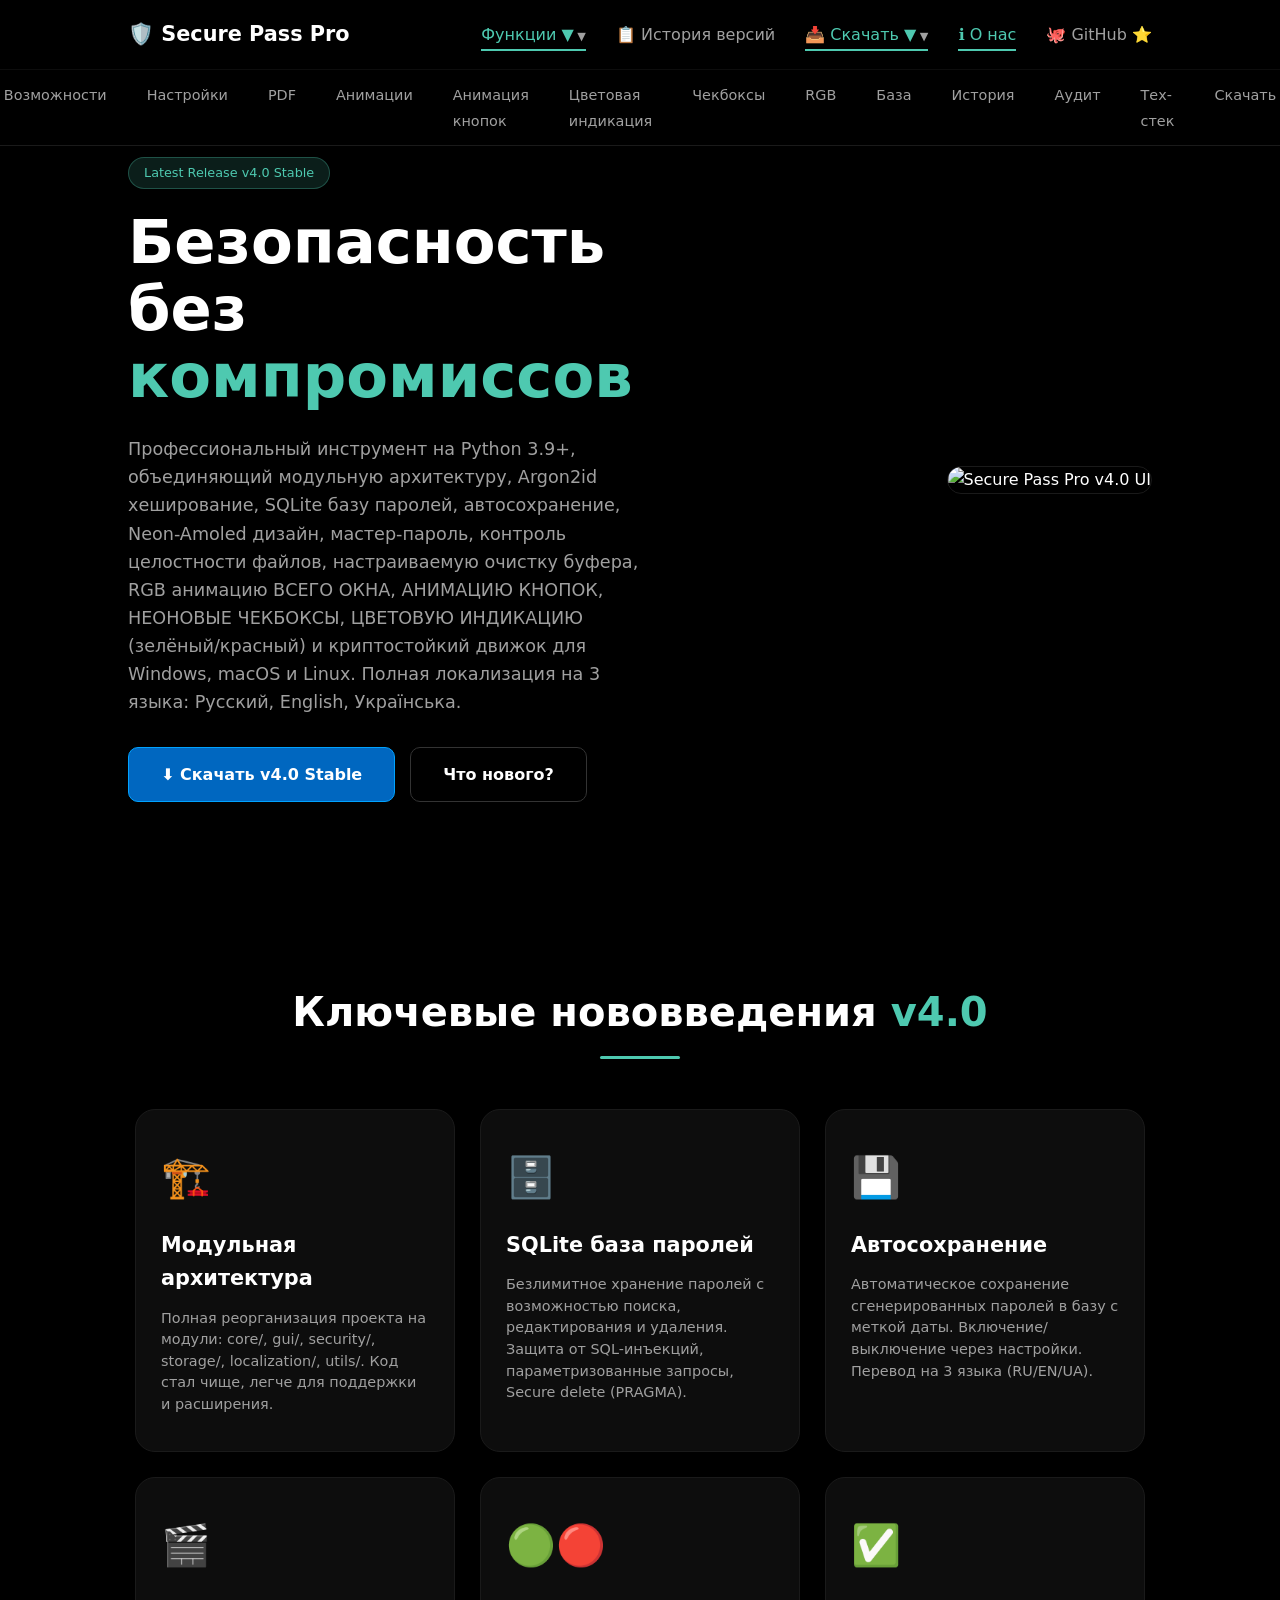
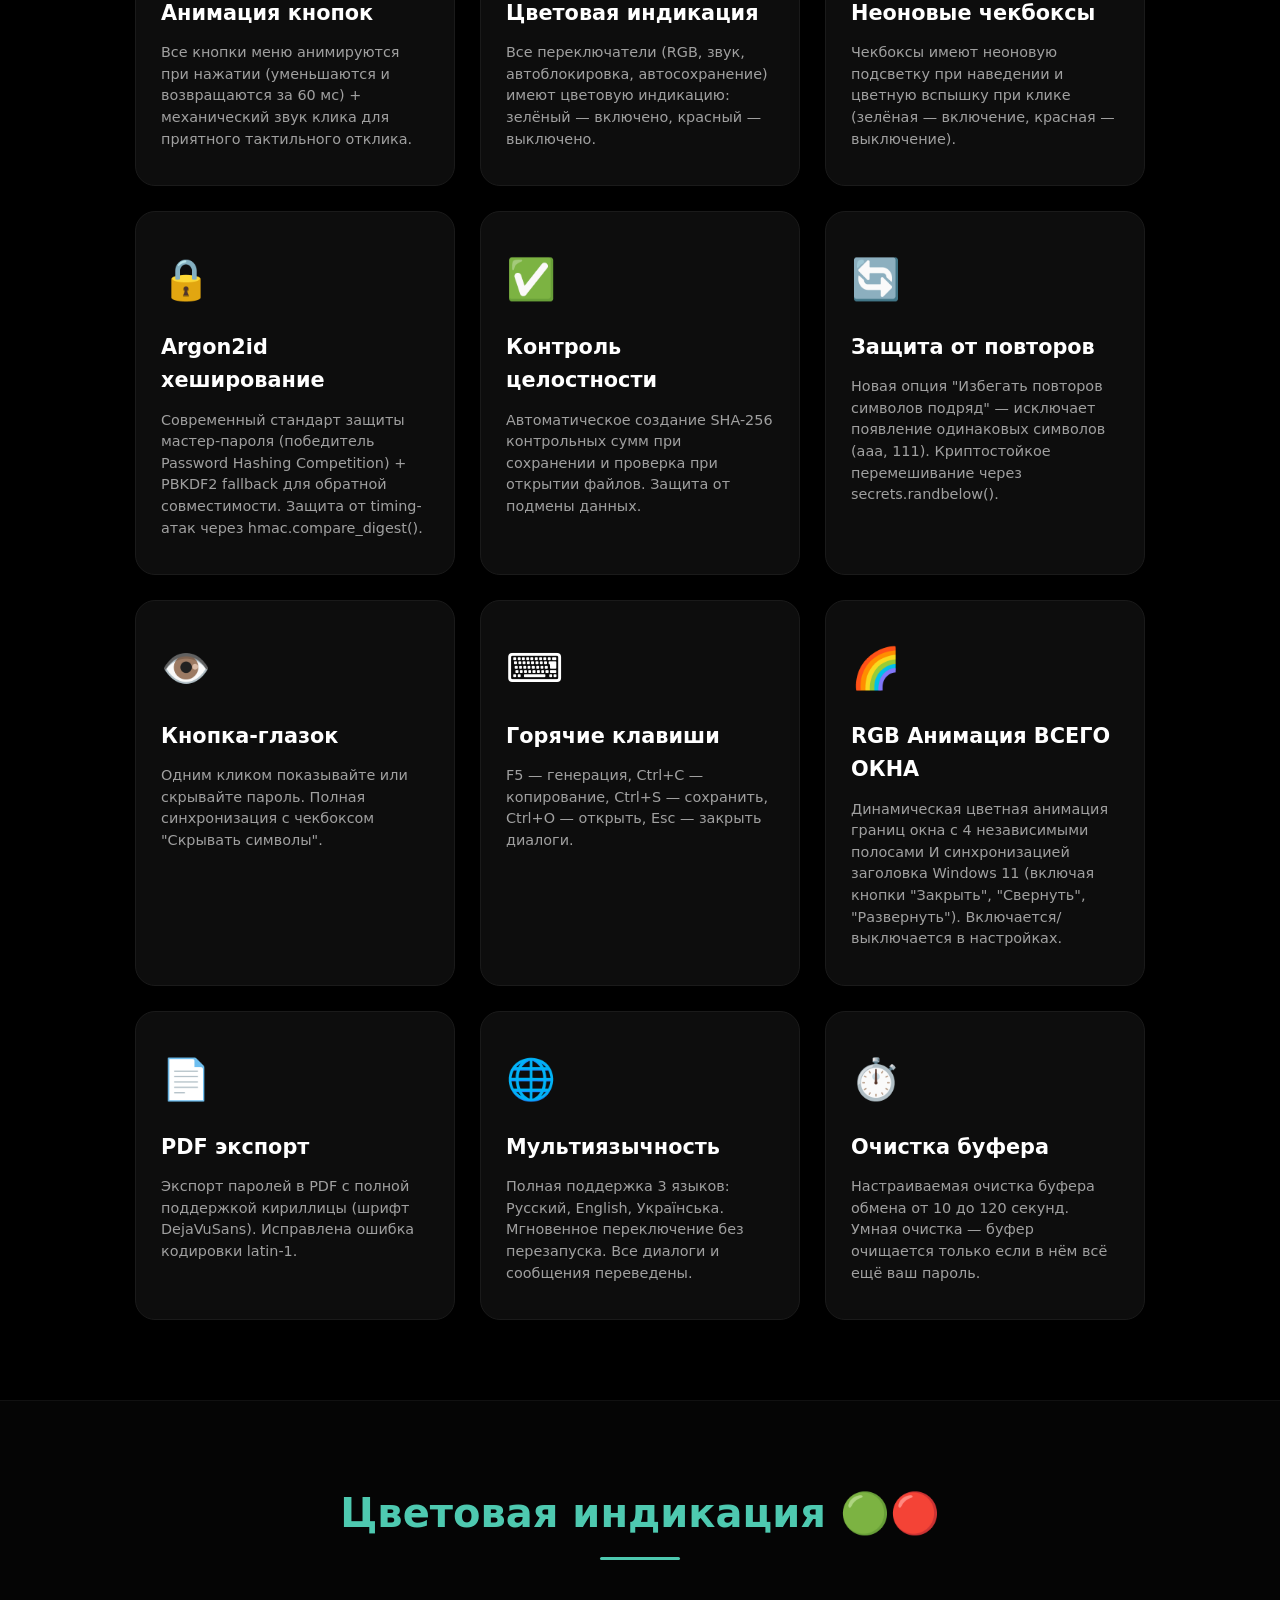
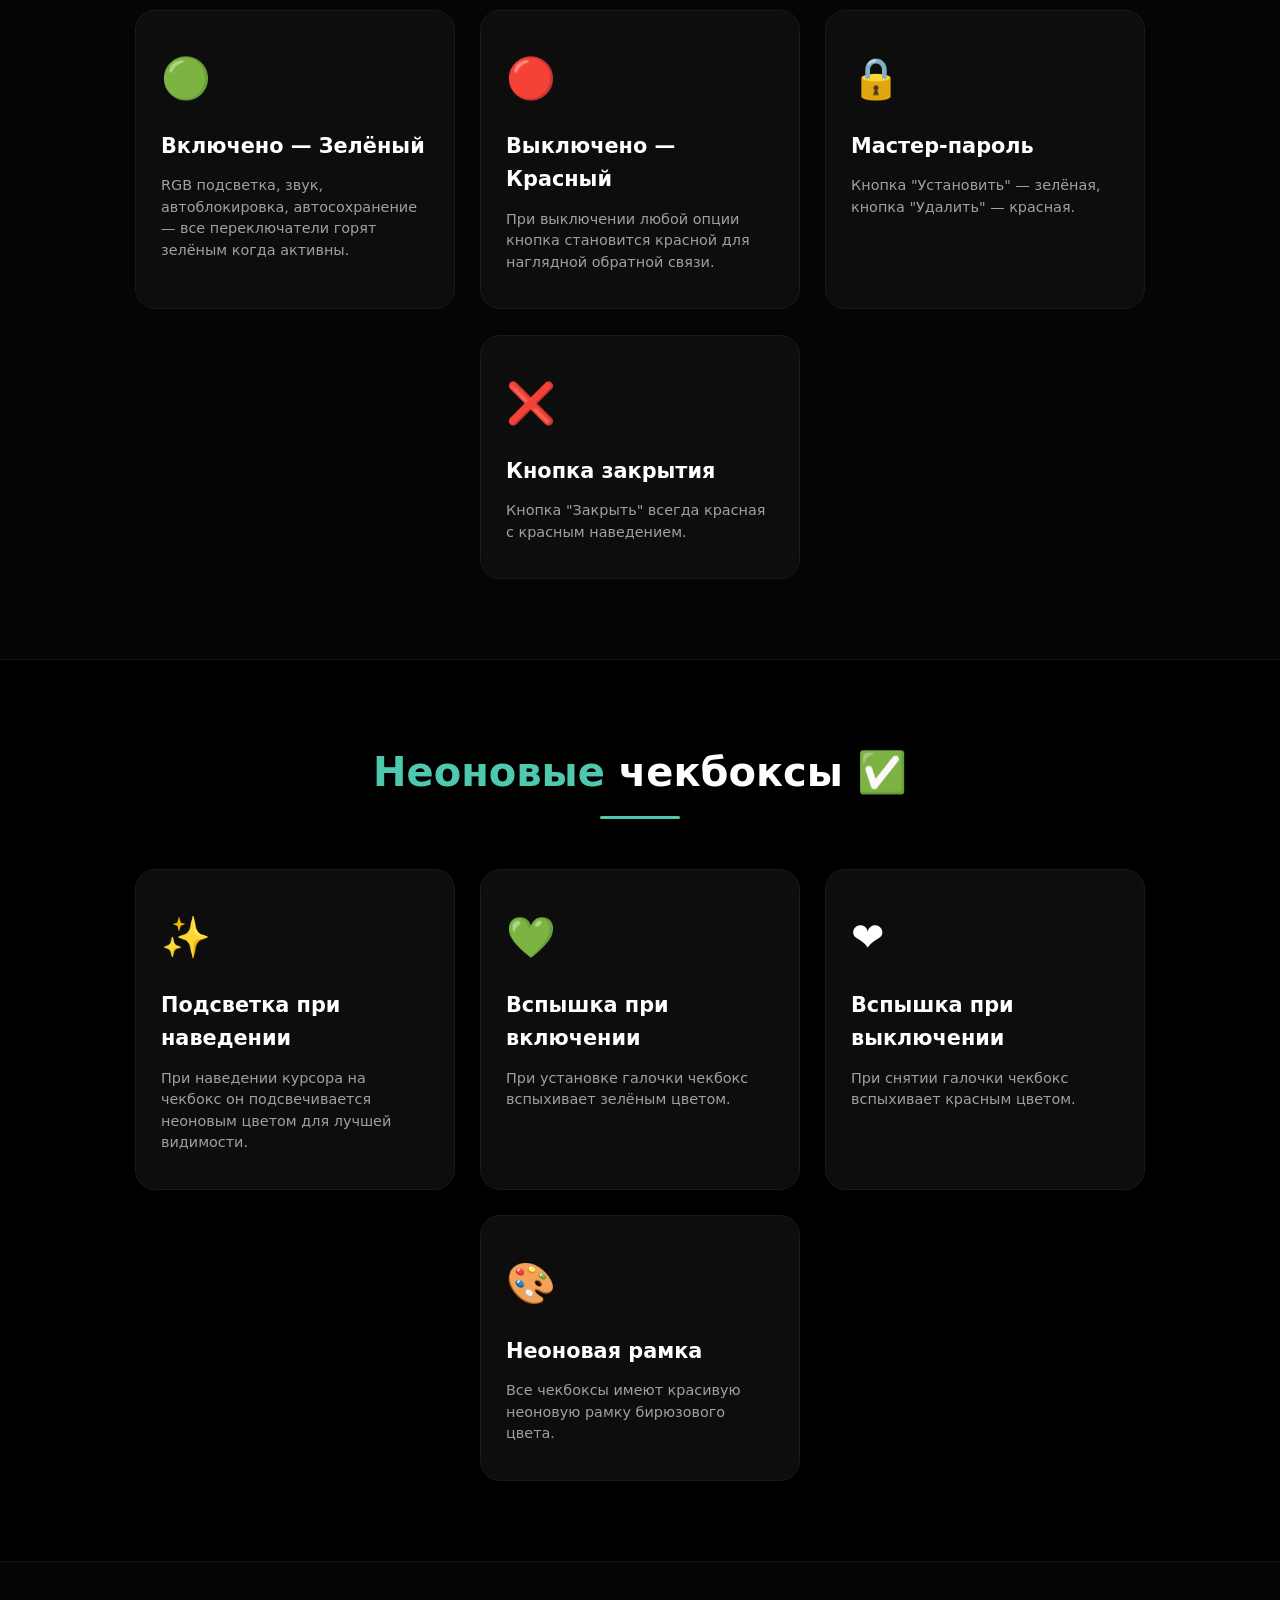
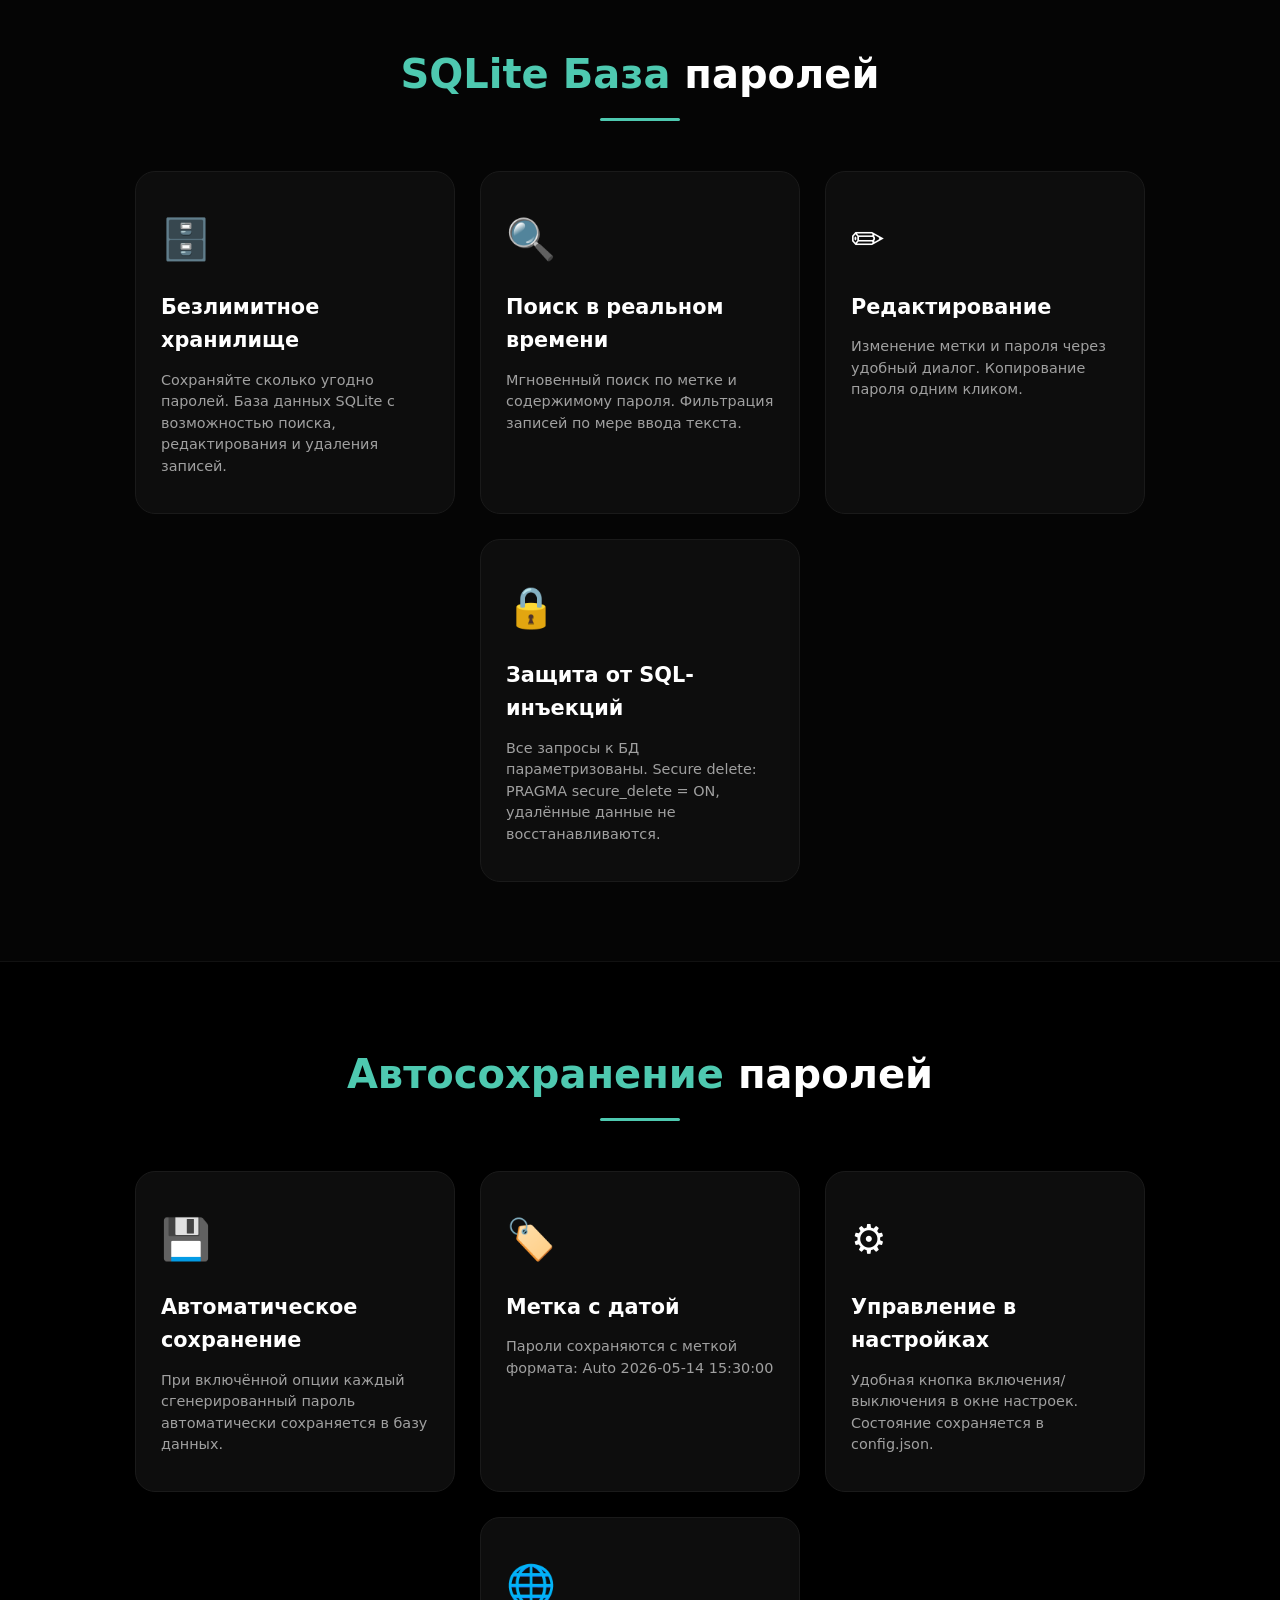
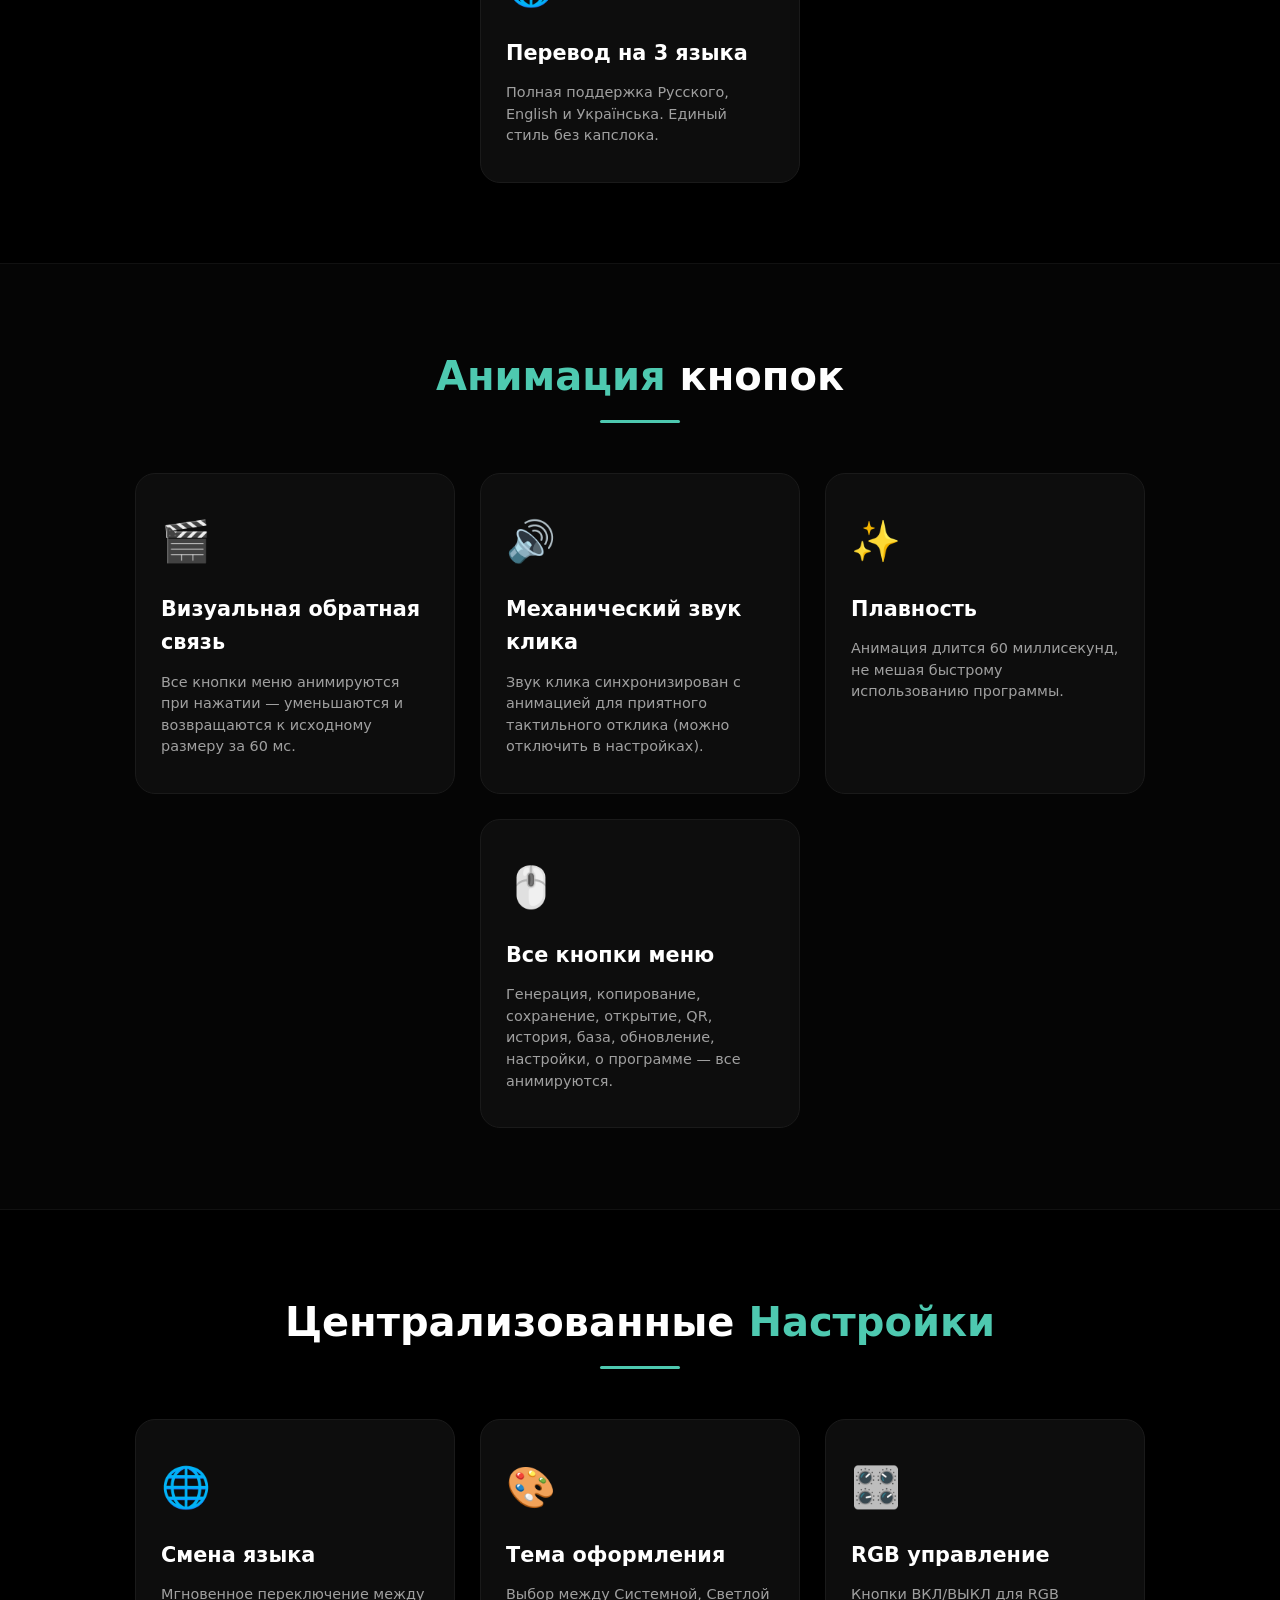
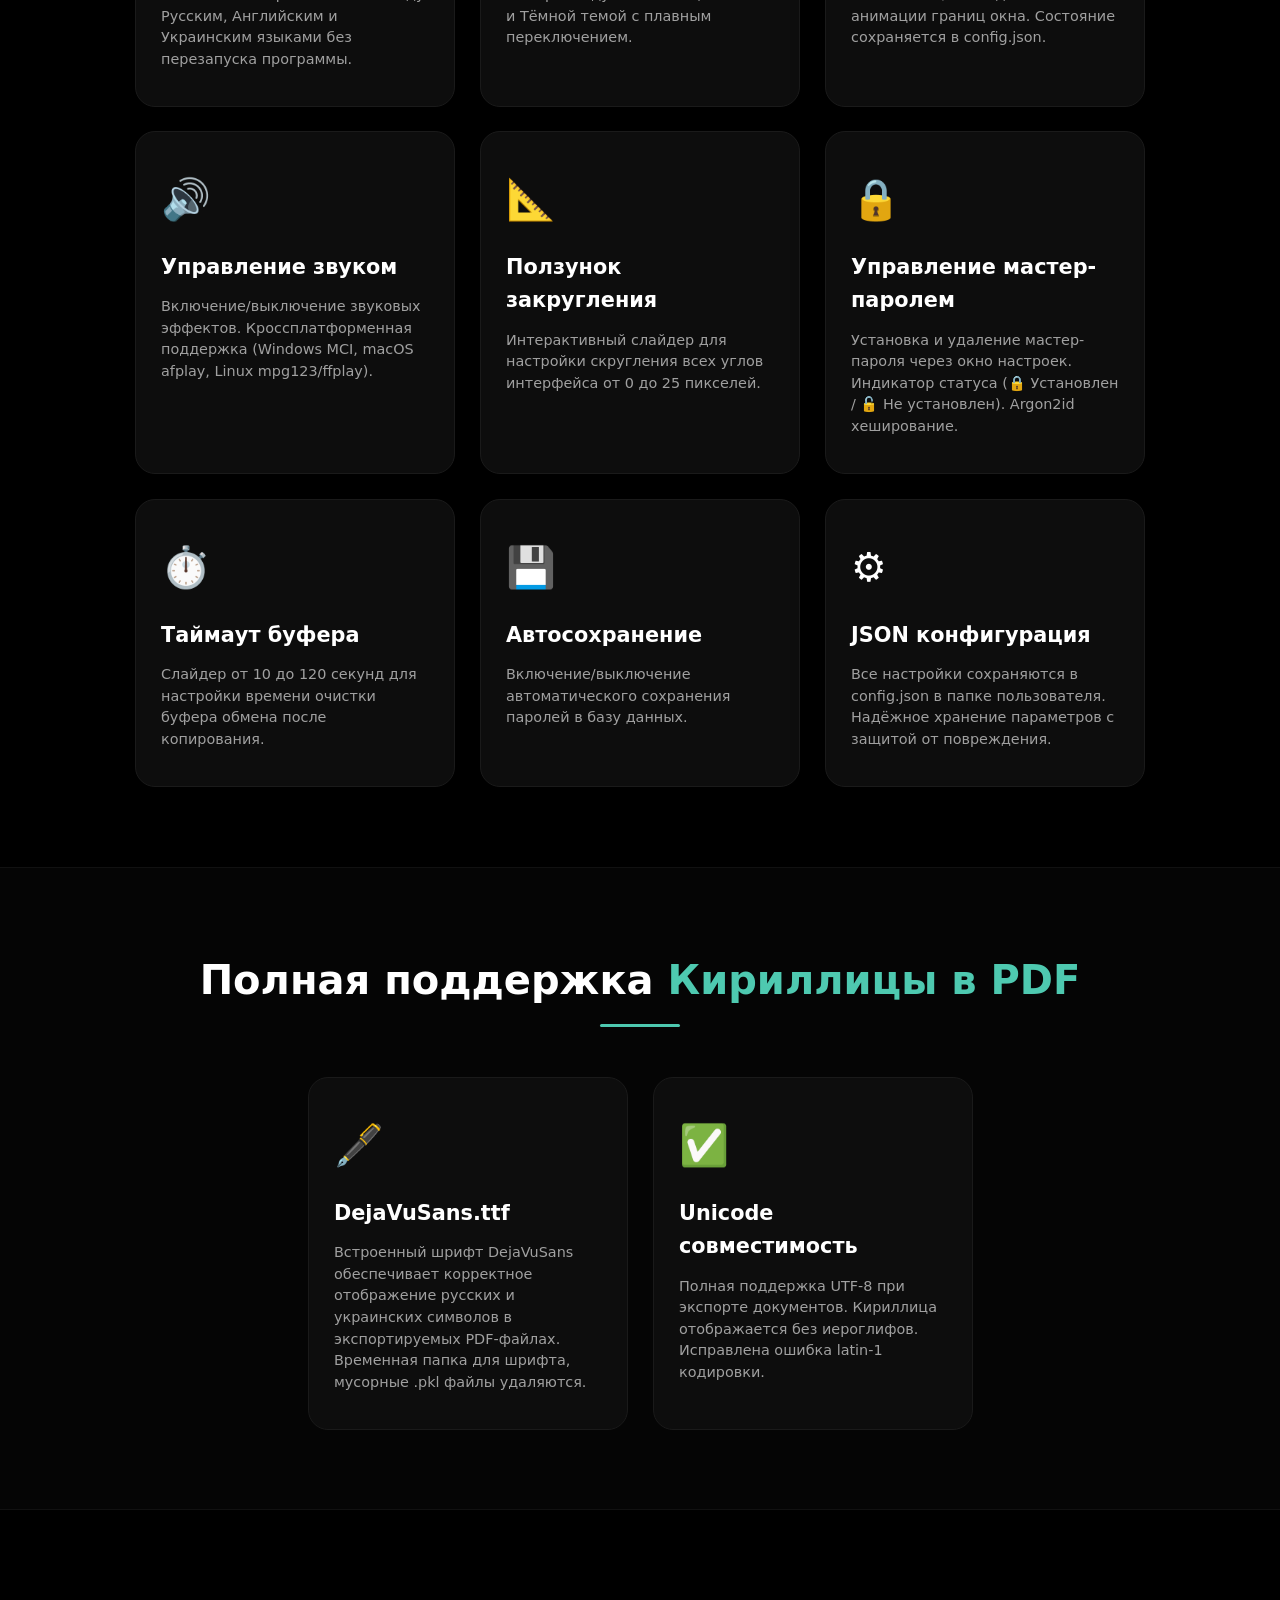
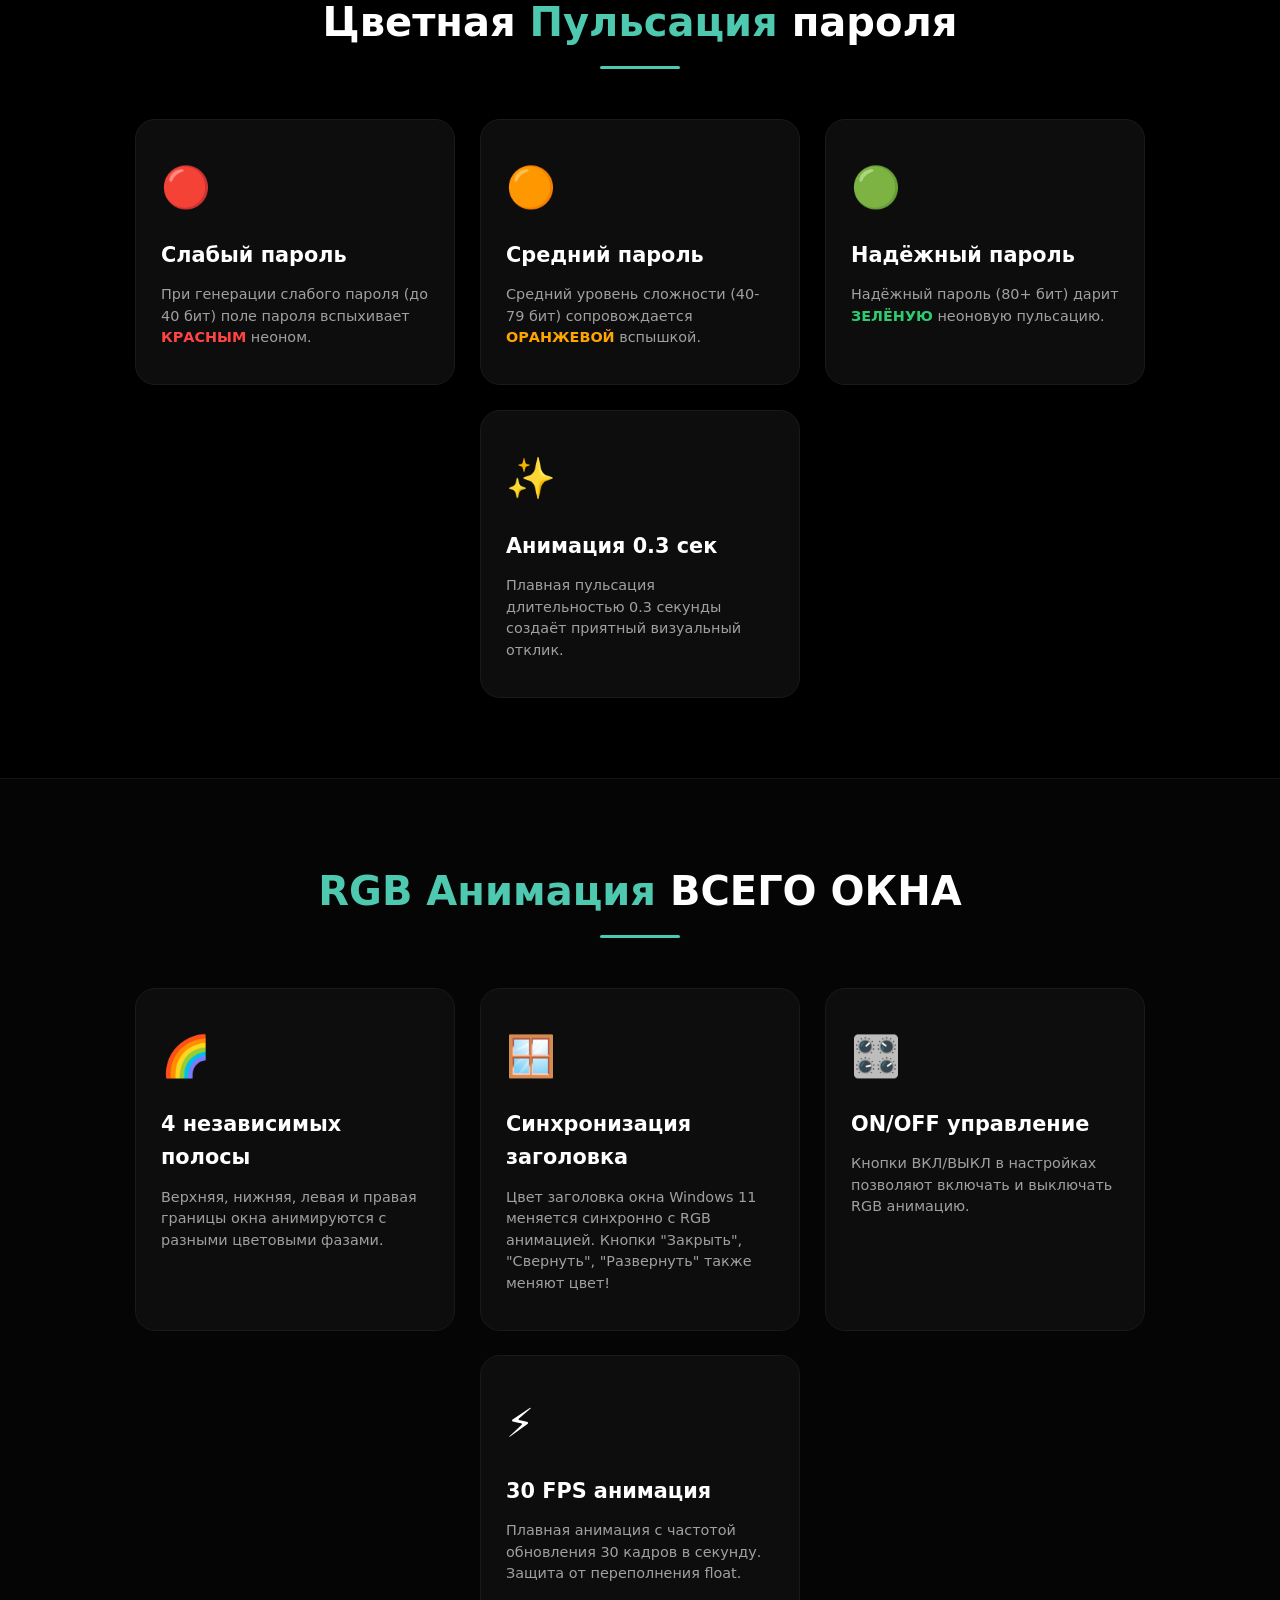
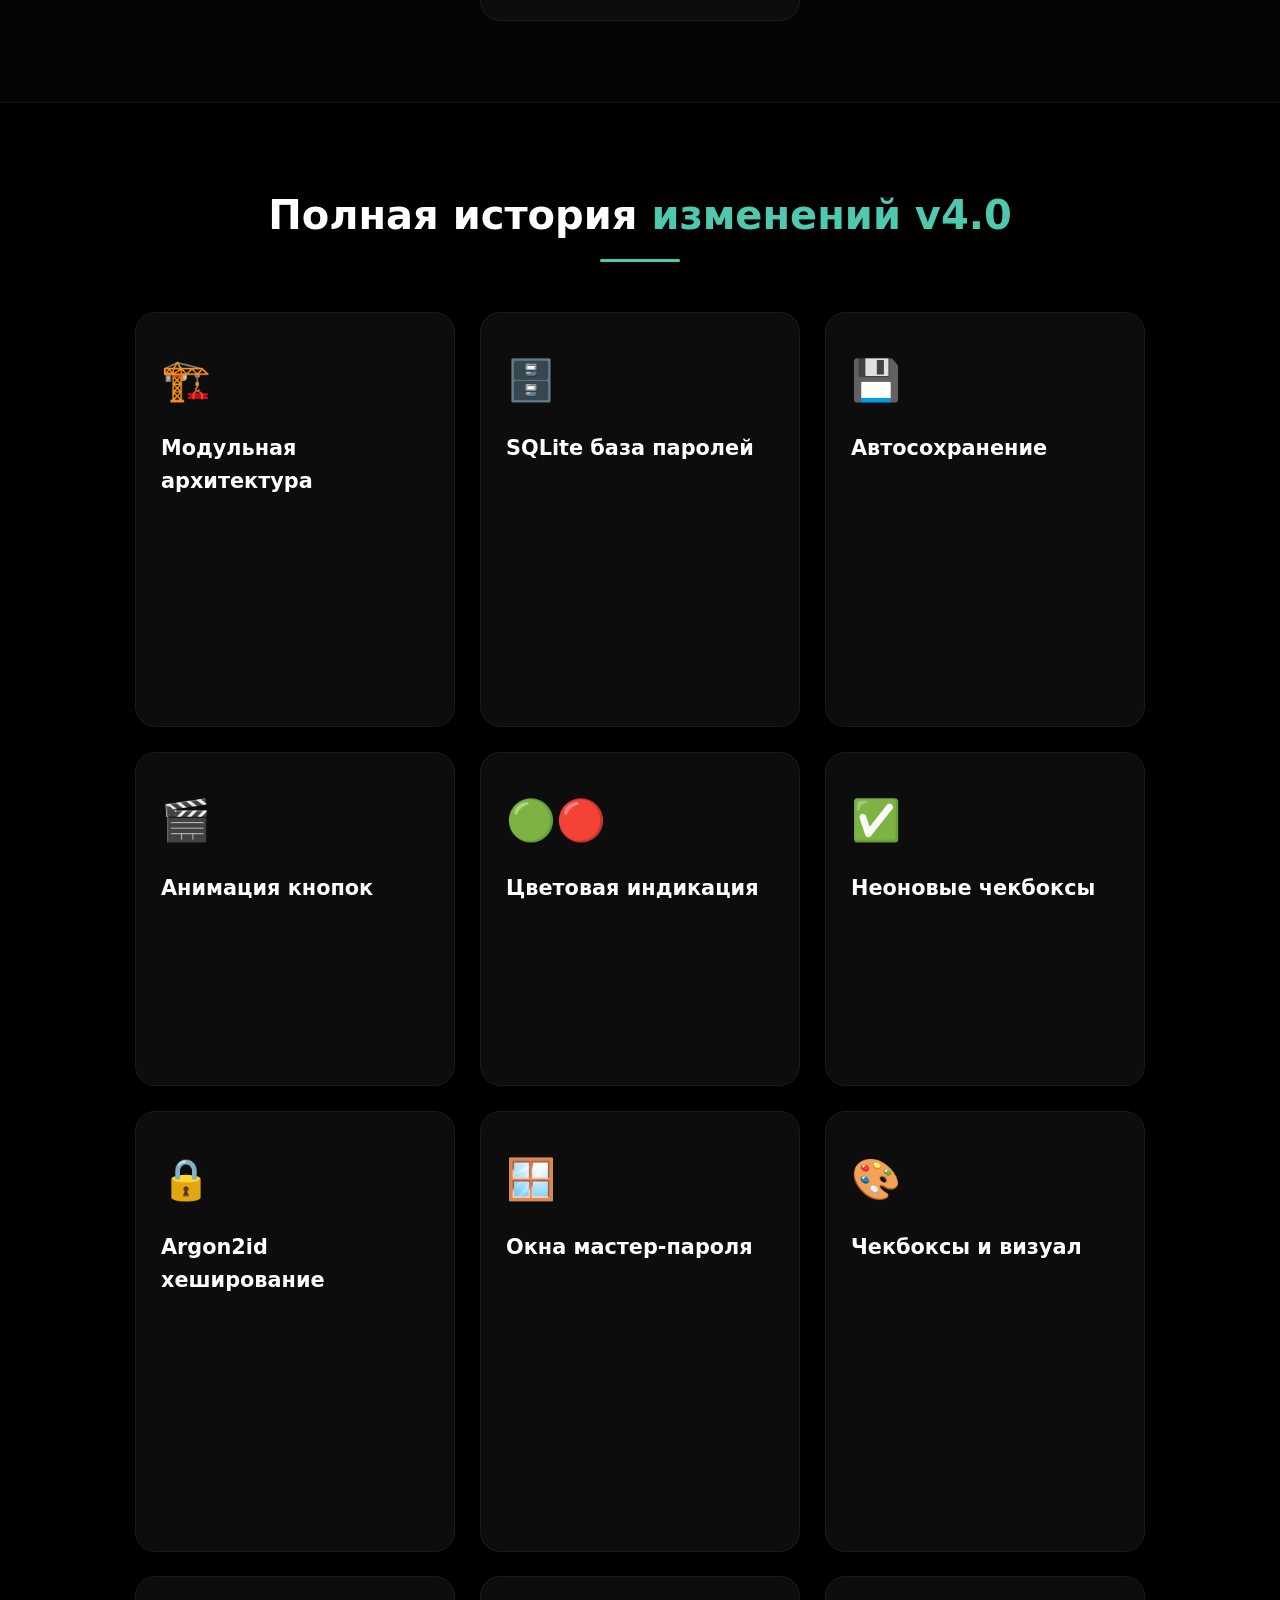
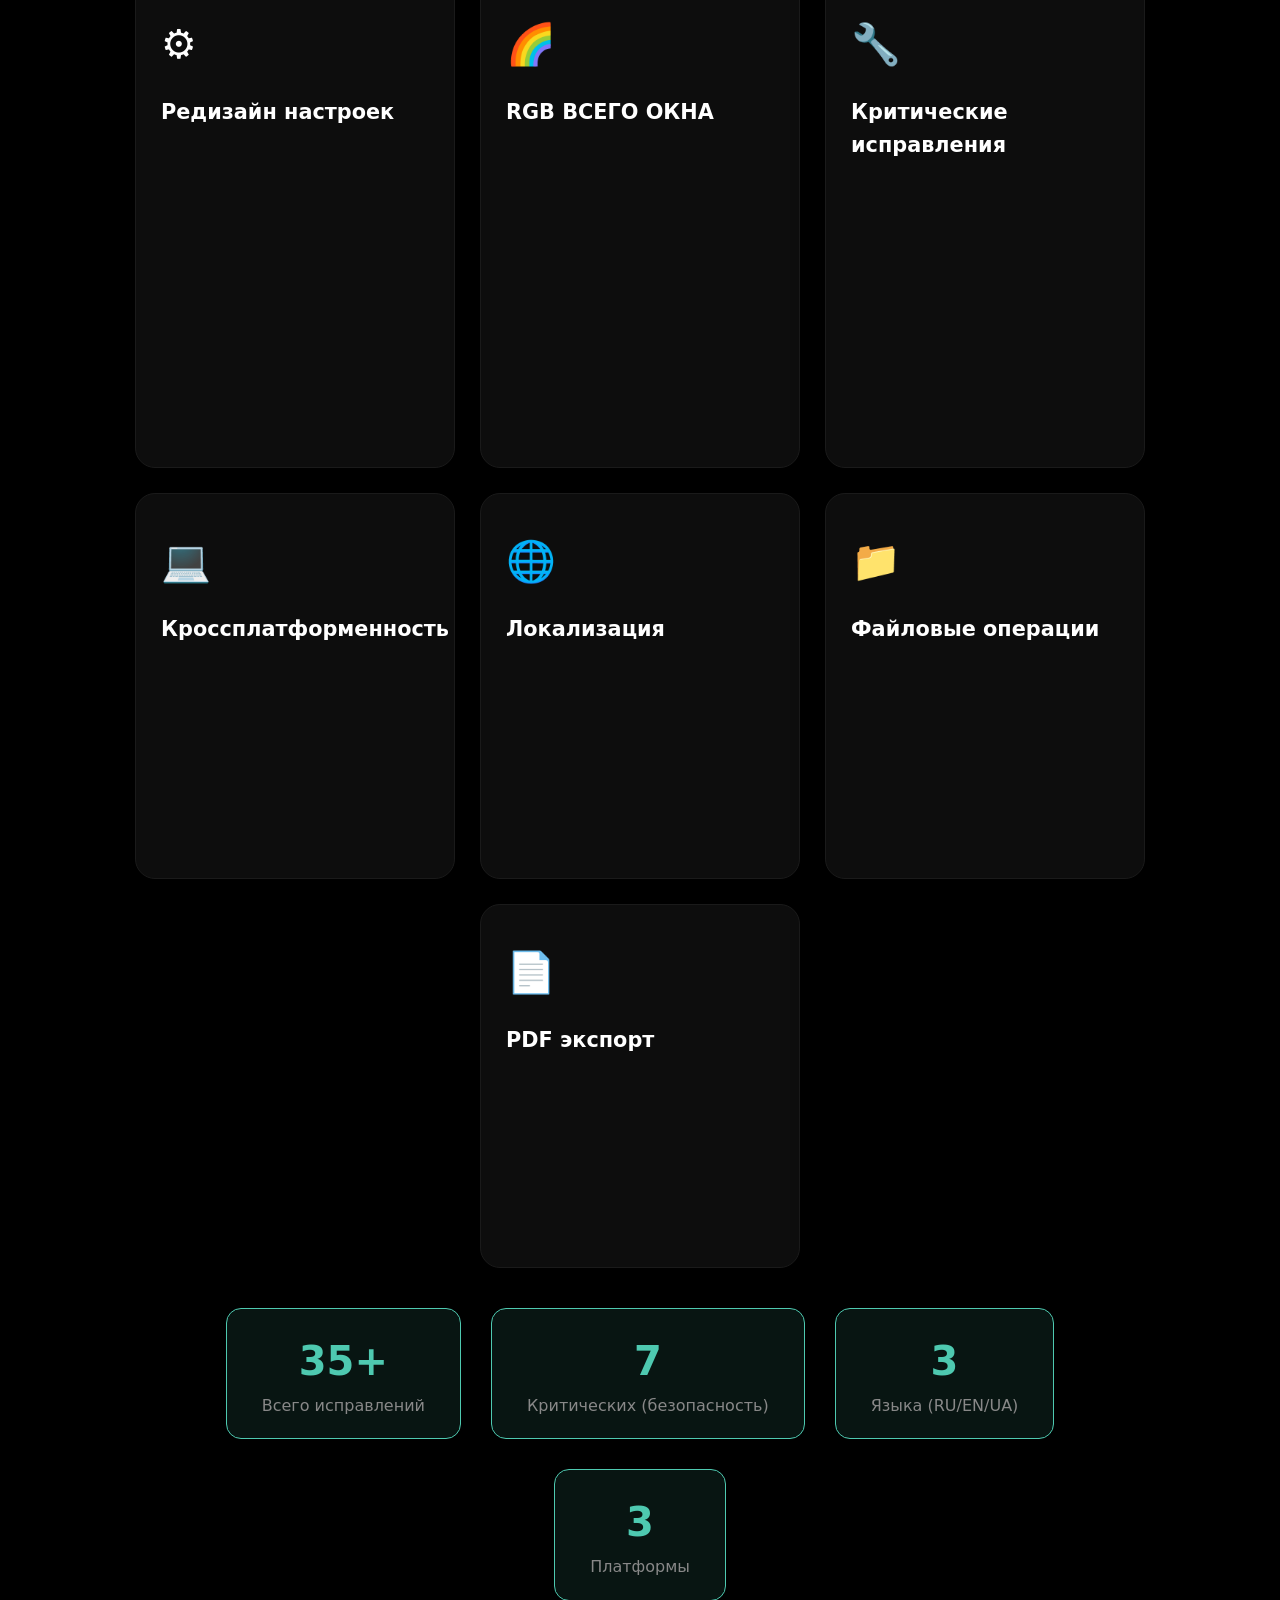
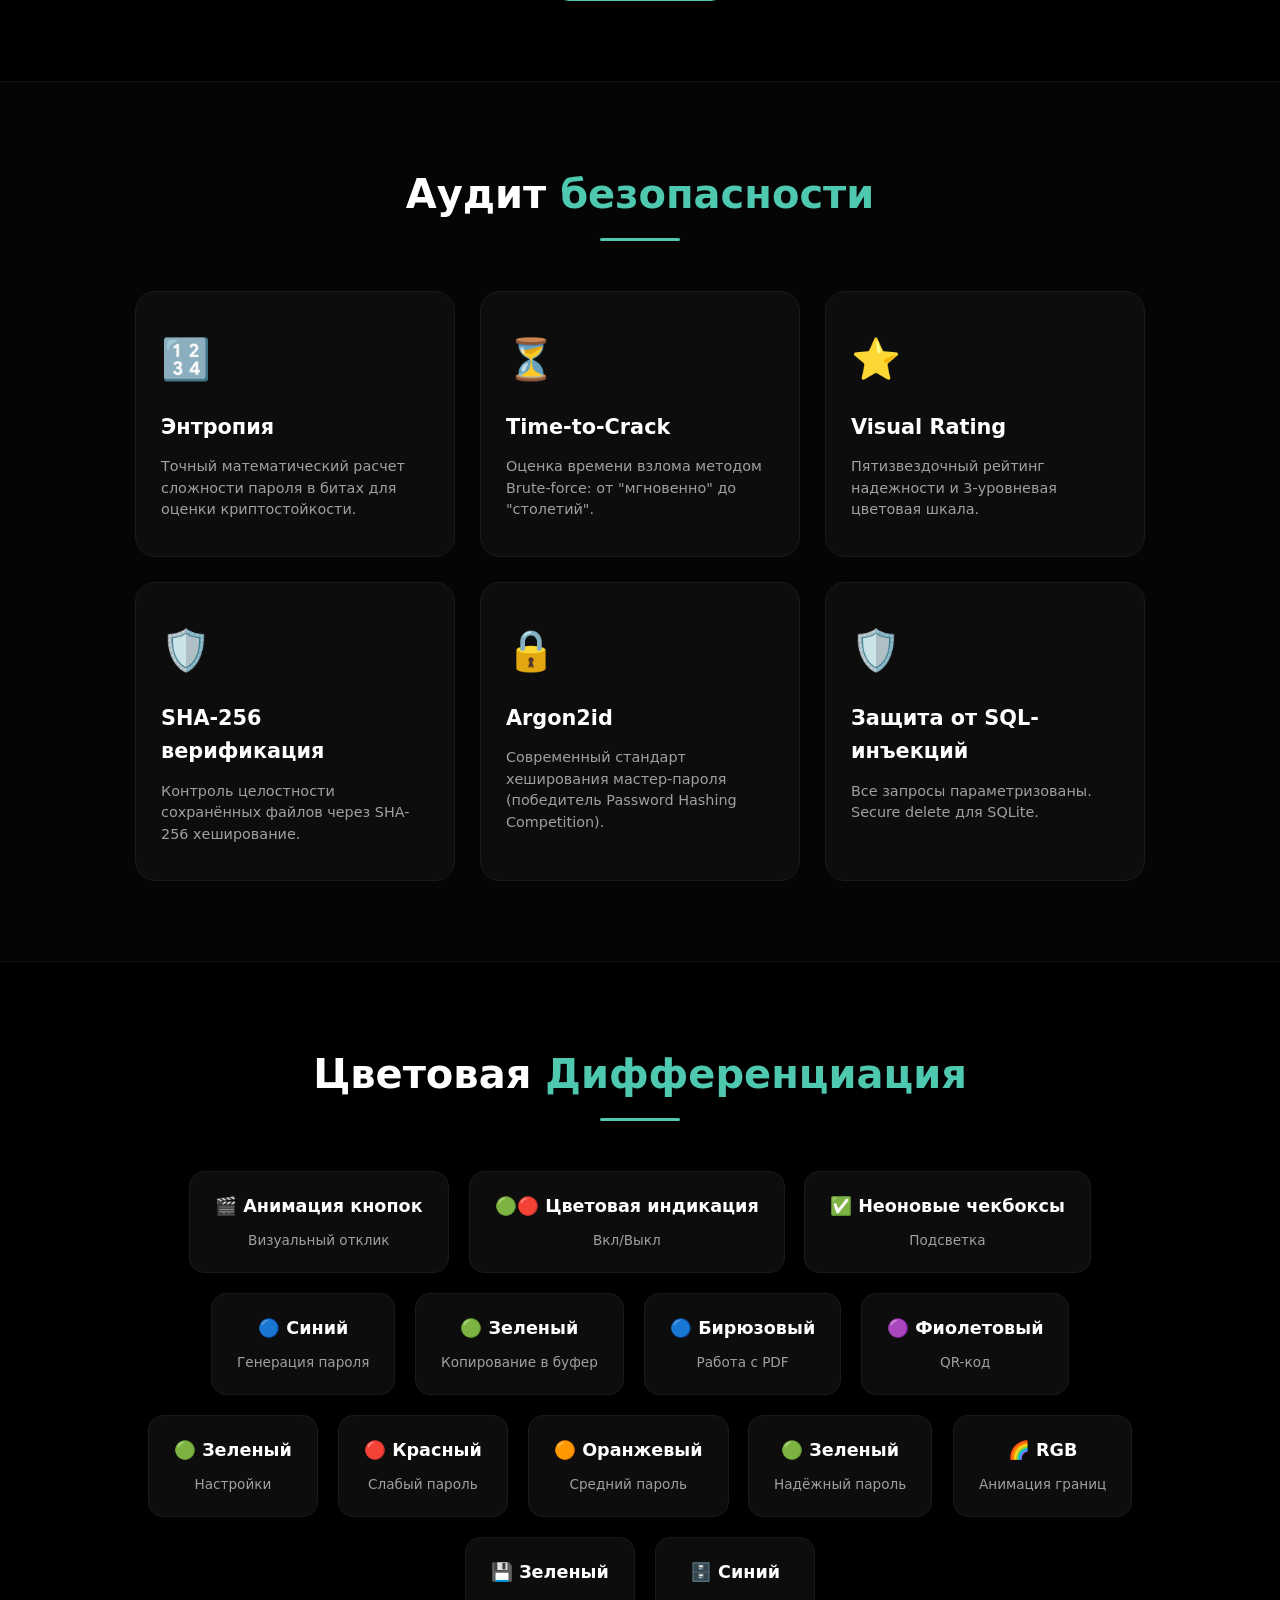
==== commit fa1360b7: "Add files via upload" ====
--- a/index.html
+++ b/index.html
@@ -48,7 +48,7 @@
                         <div class="dropdown-item-group">
                             <strong>Архивная версия</strong>
                             <div class="submenu-links">
-                                <a href="https://github.com/Maximka1993271/Password-Generator-Python/releases/download/SecurePassProv2.0.0/SecurePassPro.exe">📦 Secure Pass Pro v2.0.0 (Classic)</a>
+                                <a href="https://github.com/Maximka1993271/Password-Generator-Python/releases/download/v2.0/SecurePassPro.exe">📦 Secure Pass Pro v2.0.0 (Classic)</a>
                             </div>
                         </div>
                     </div>
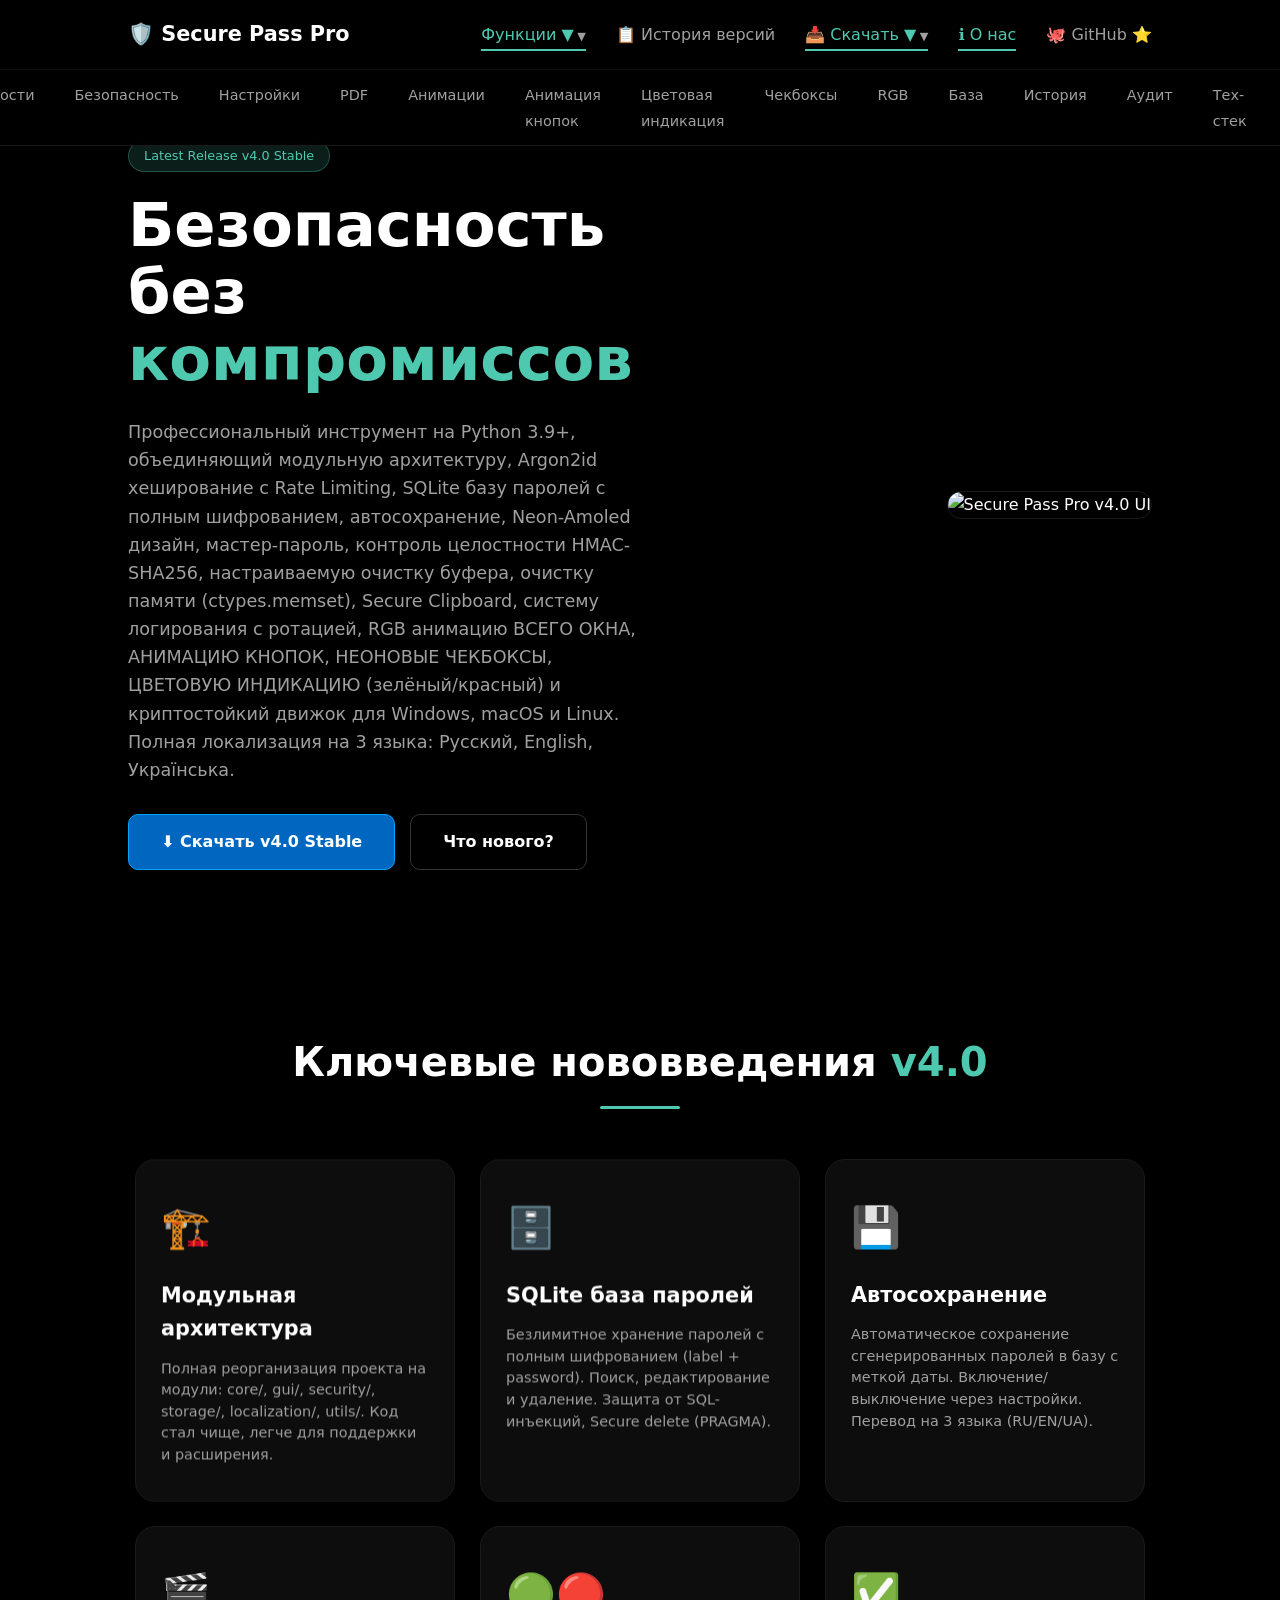
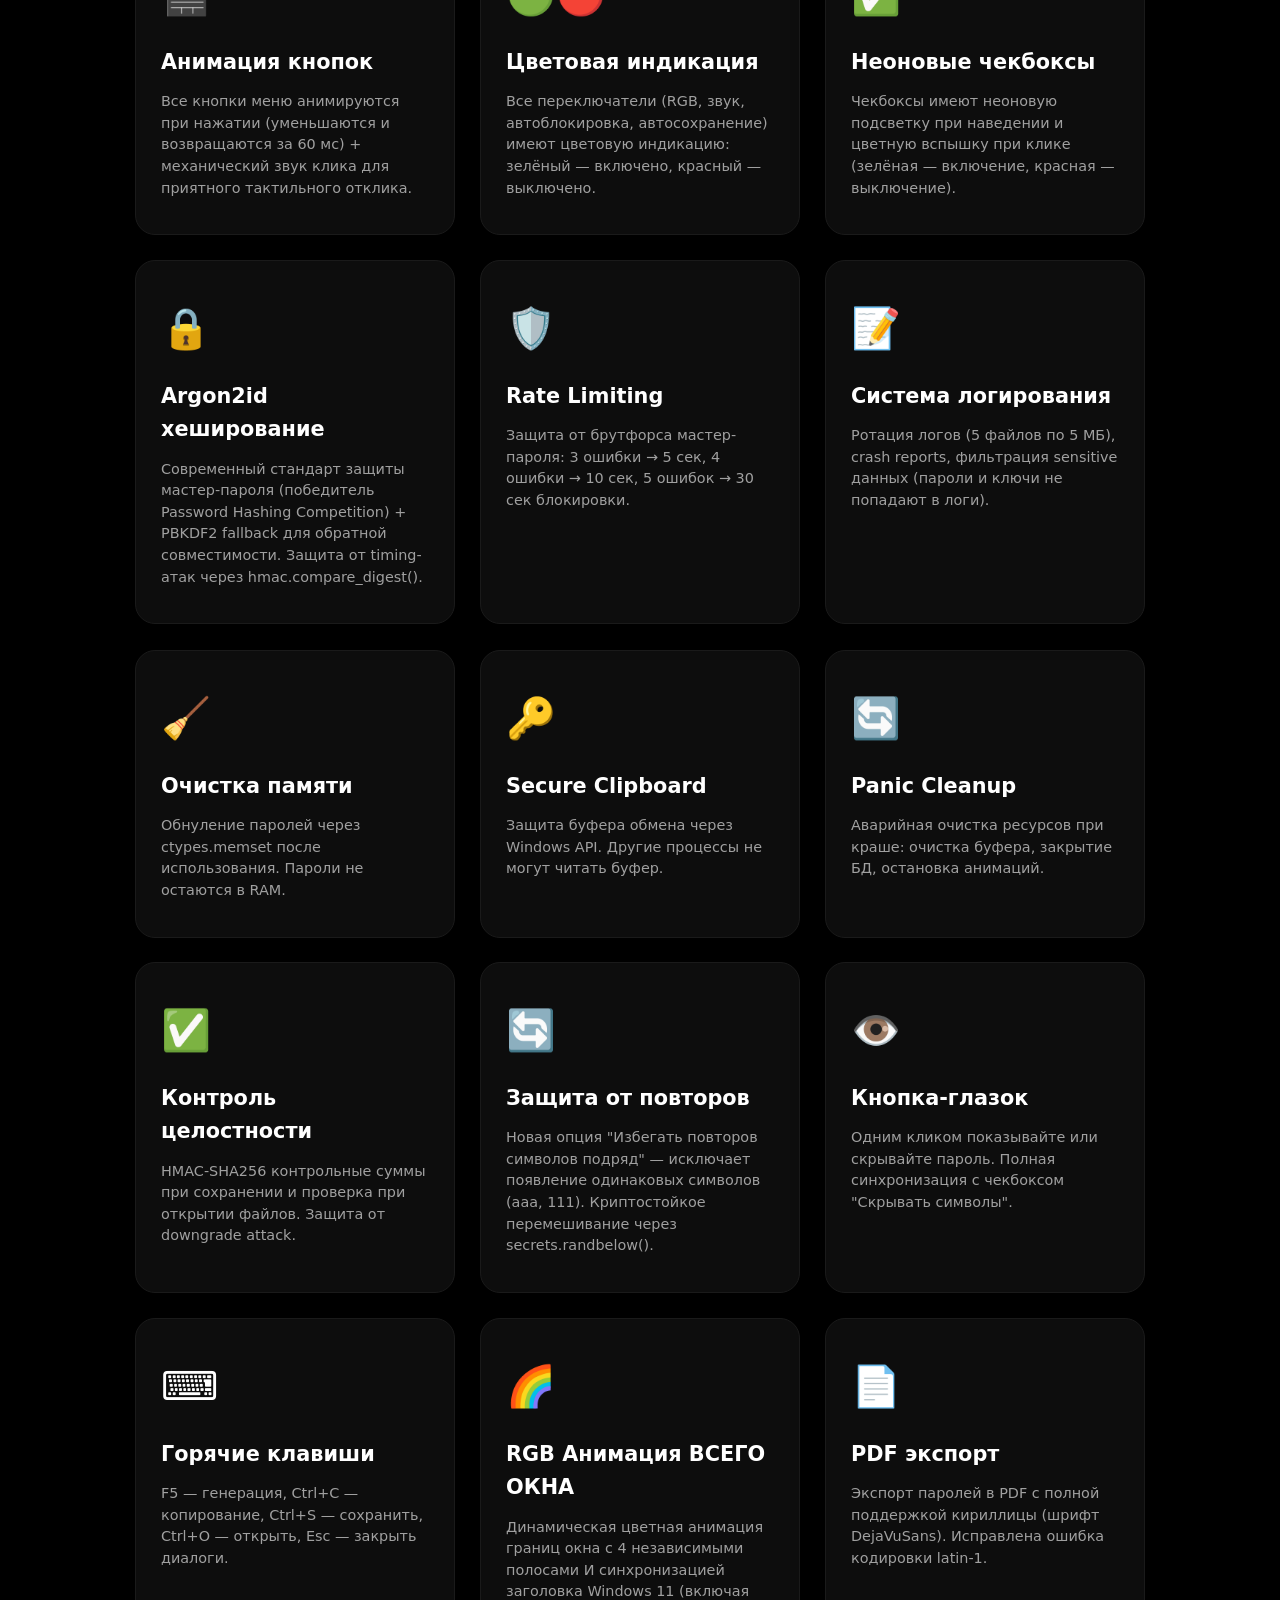
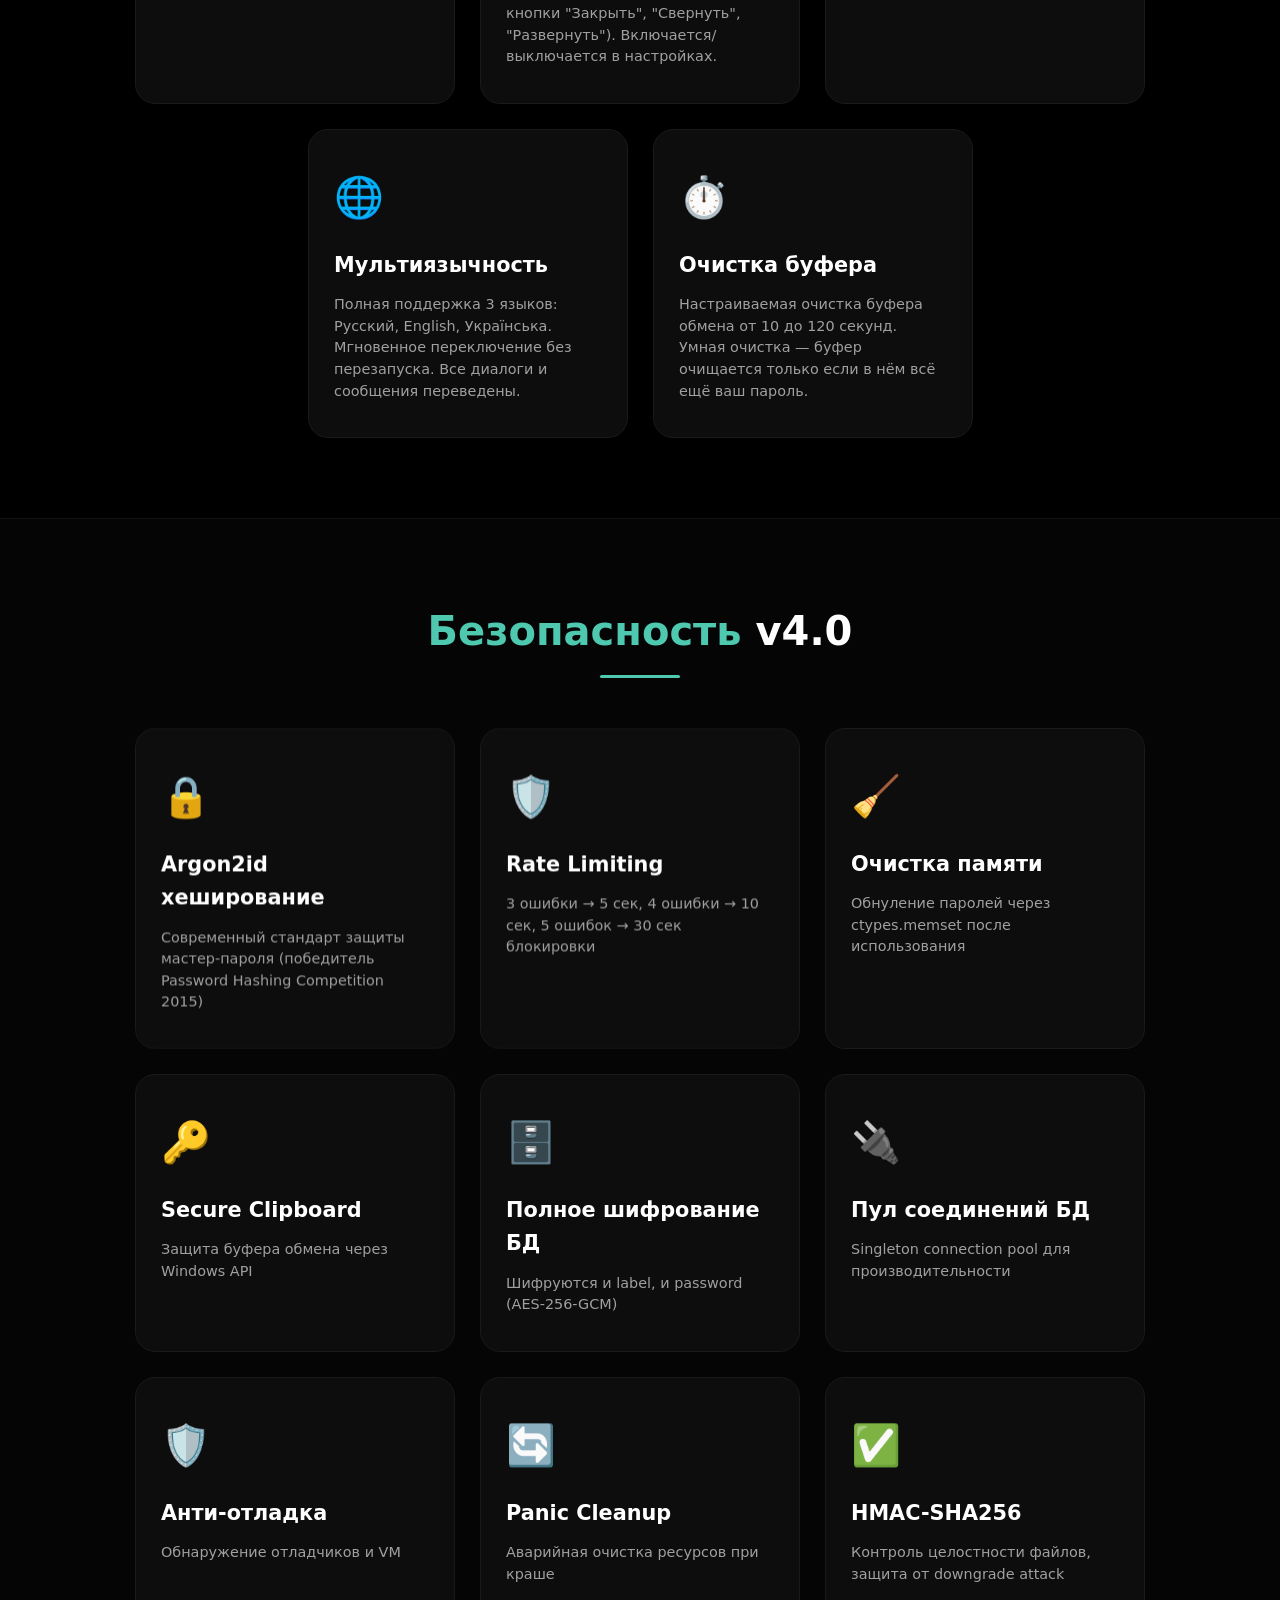
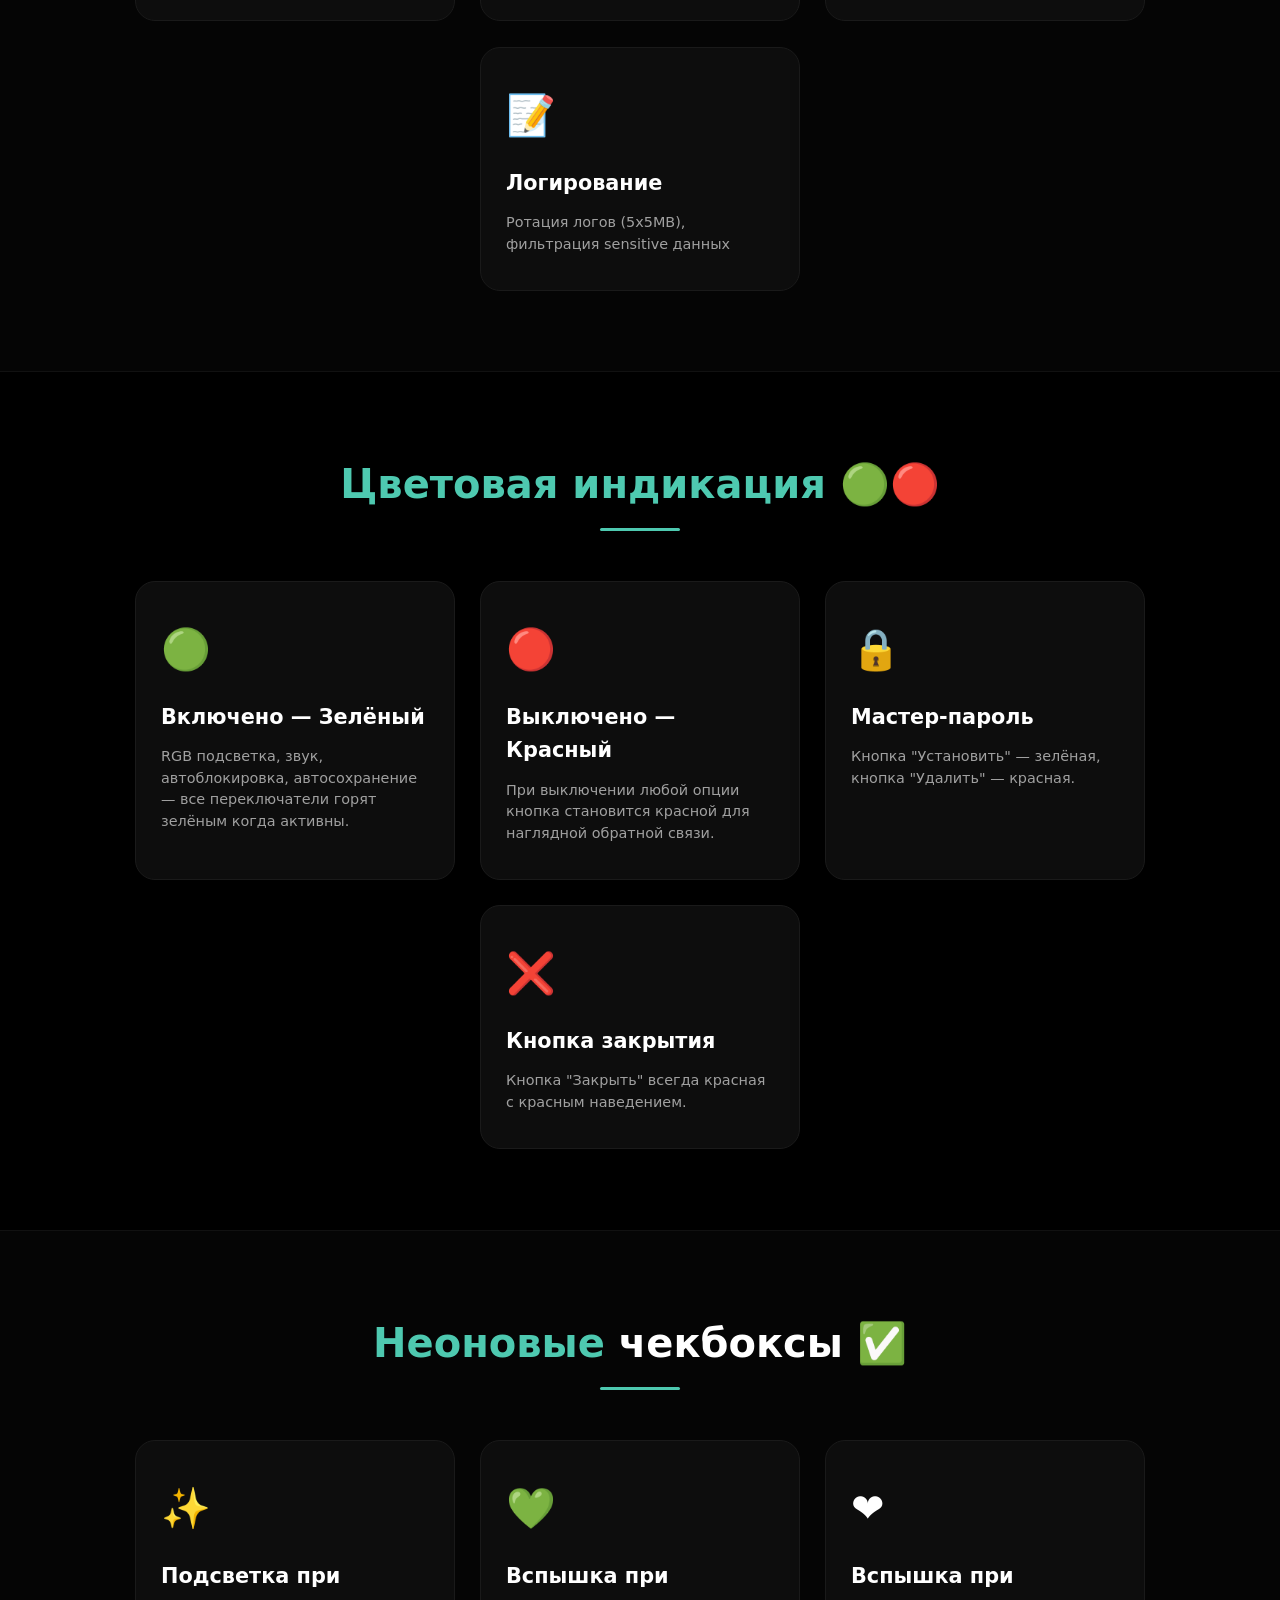
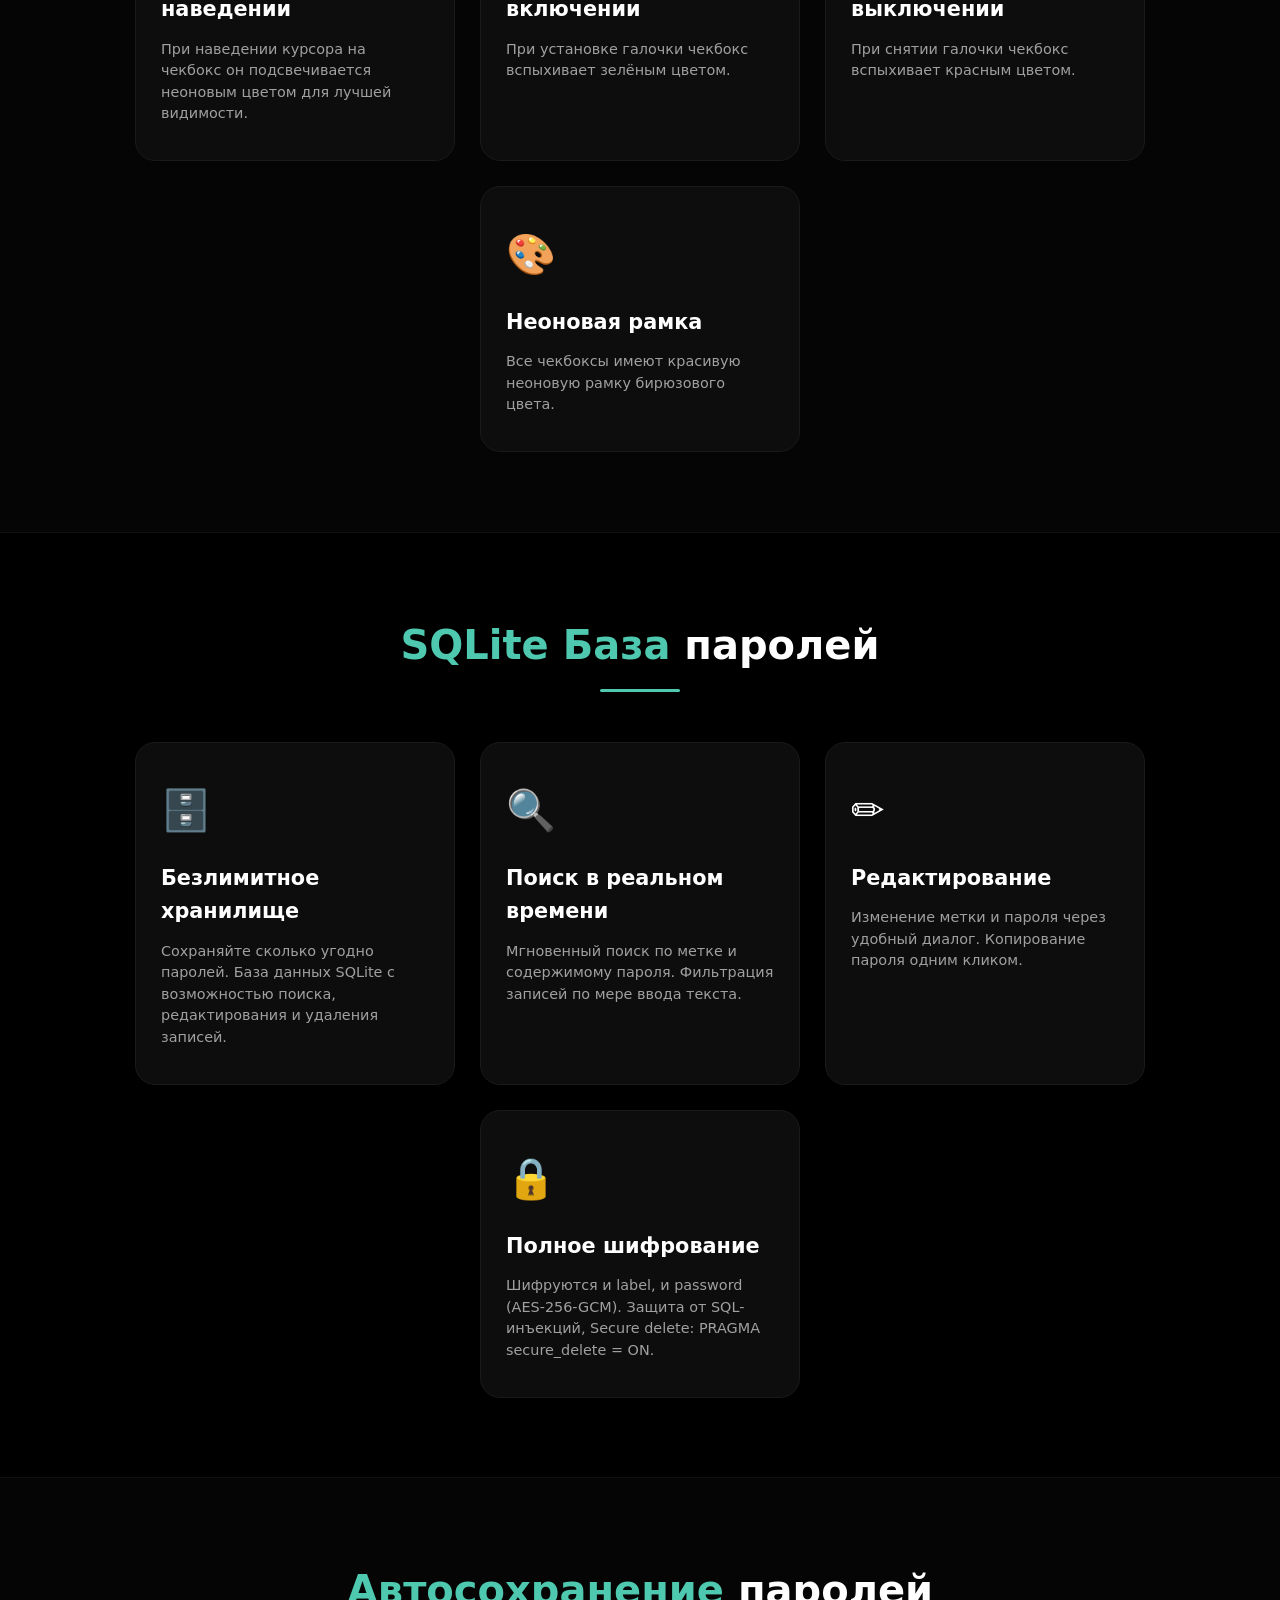
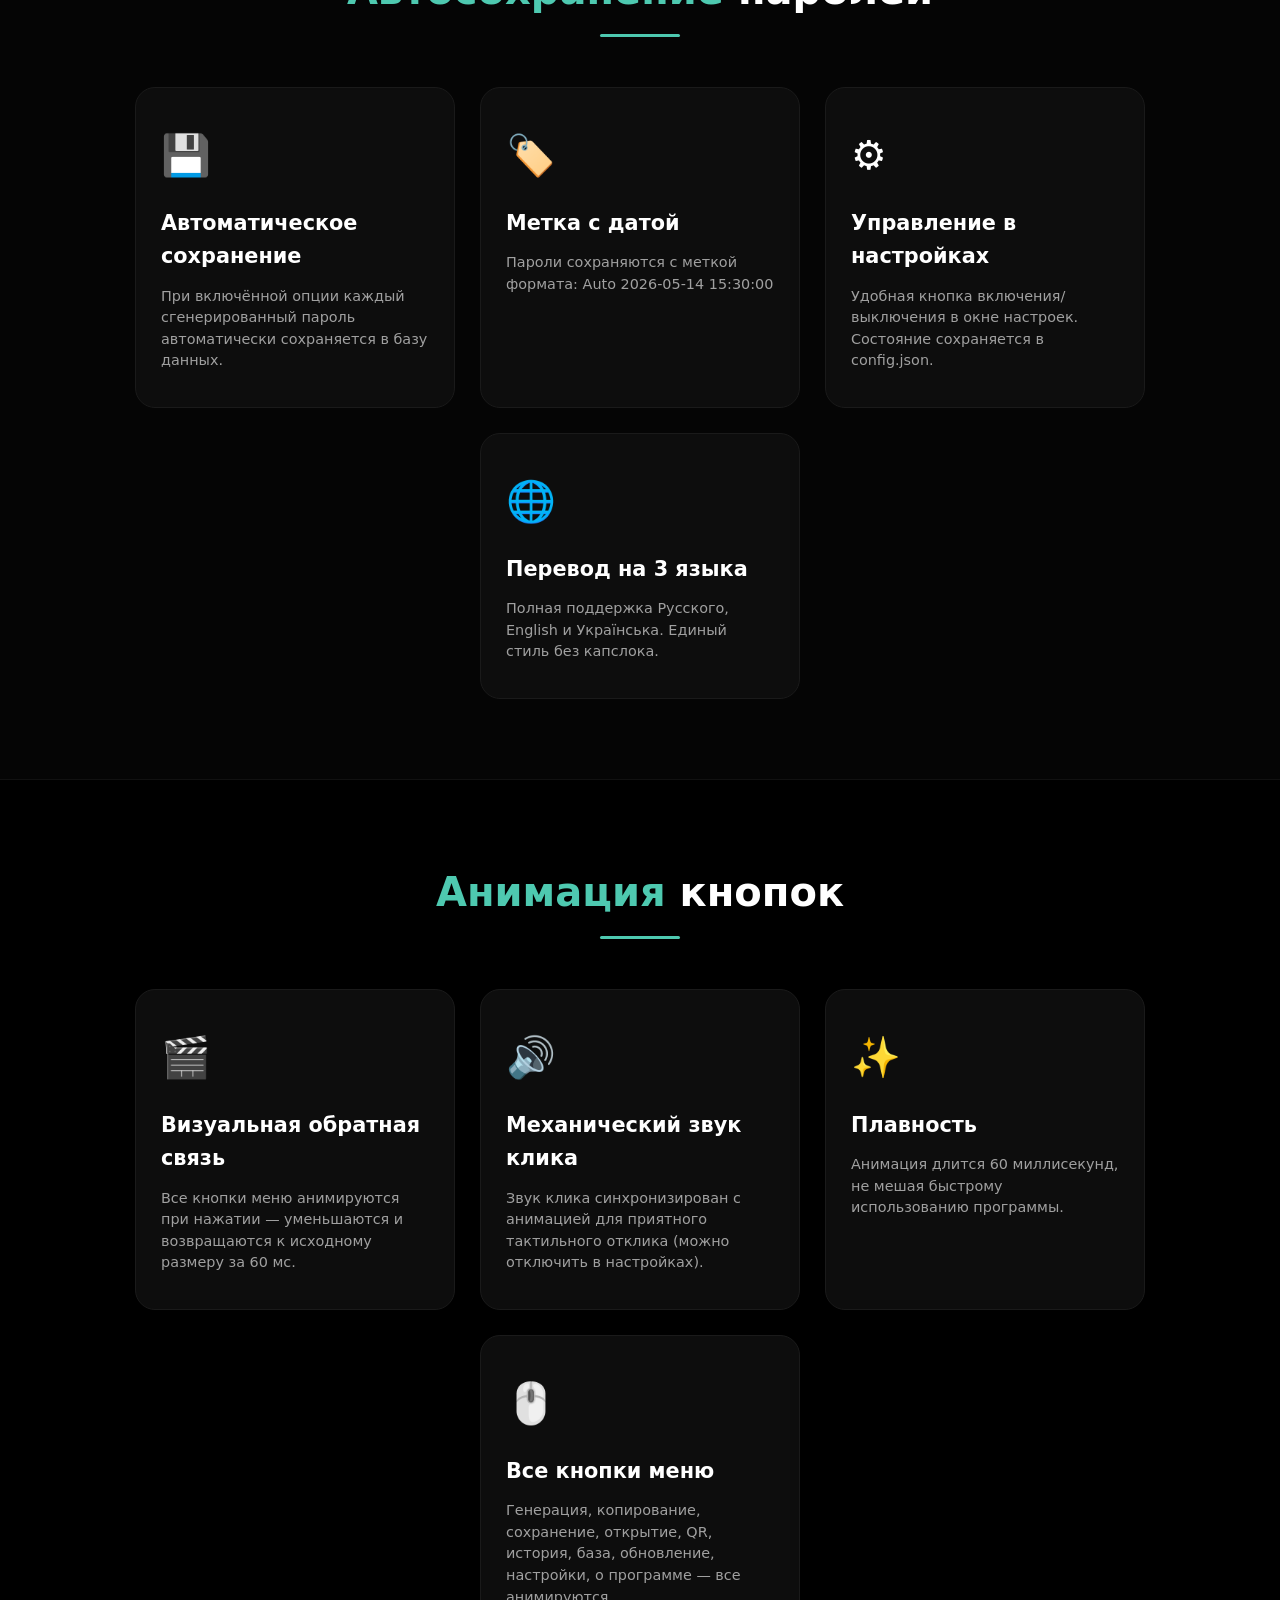
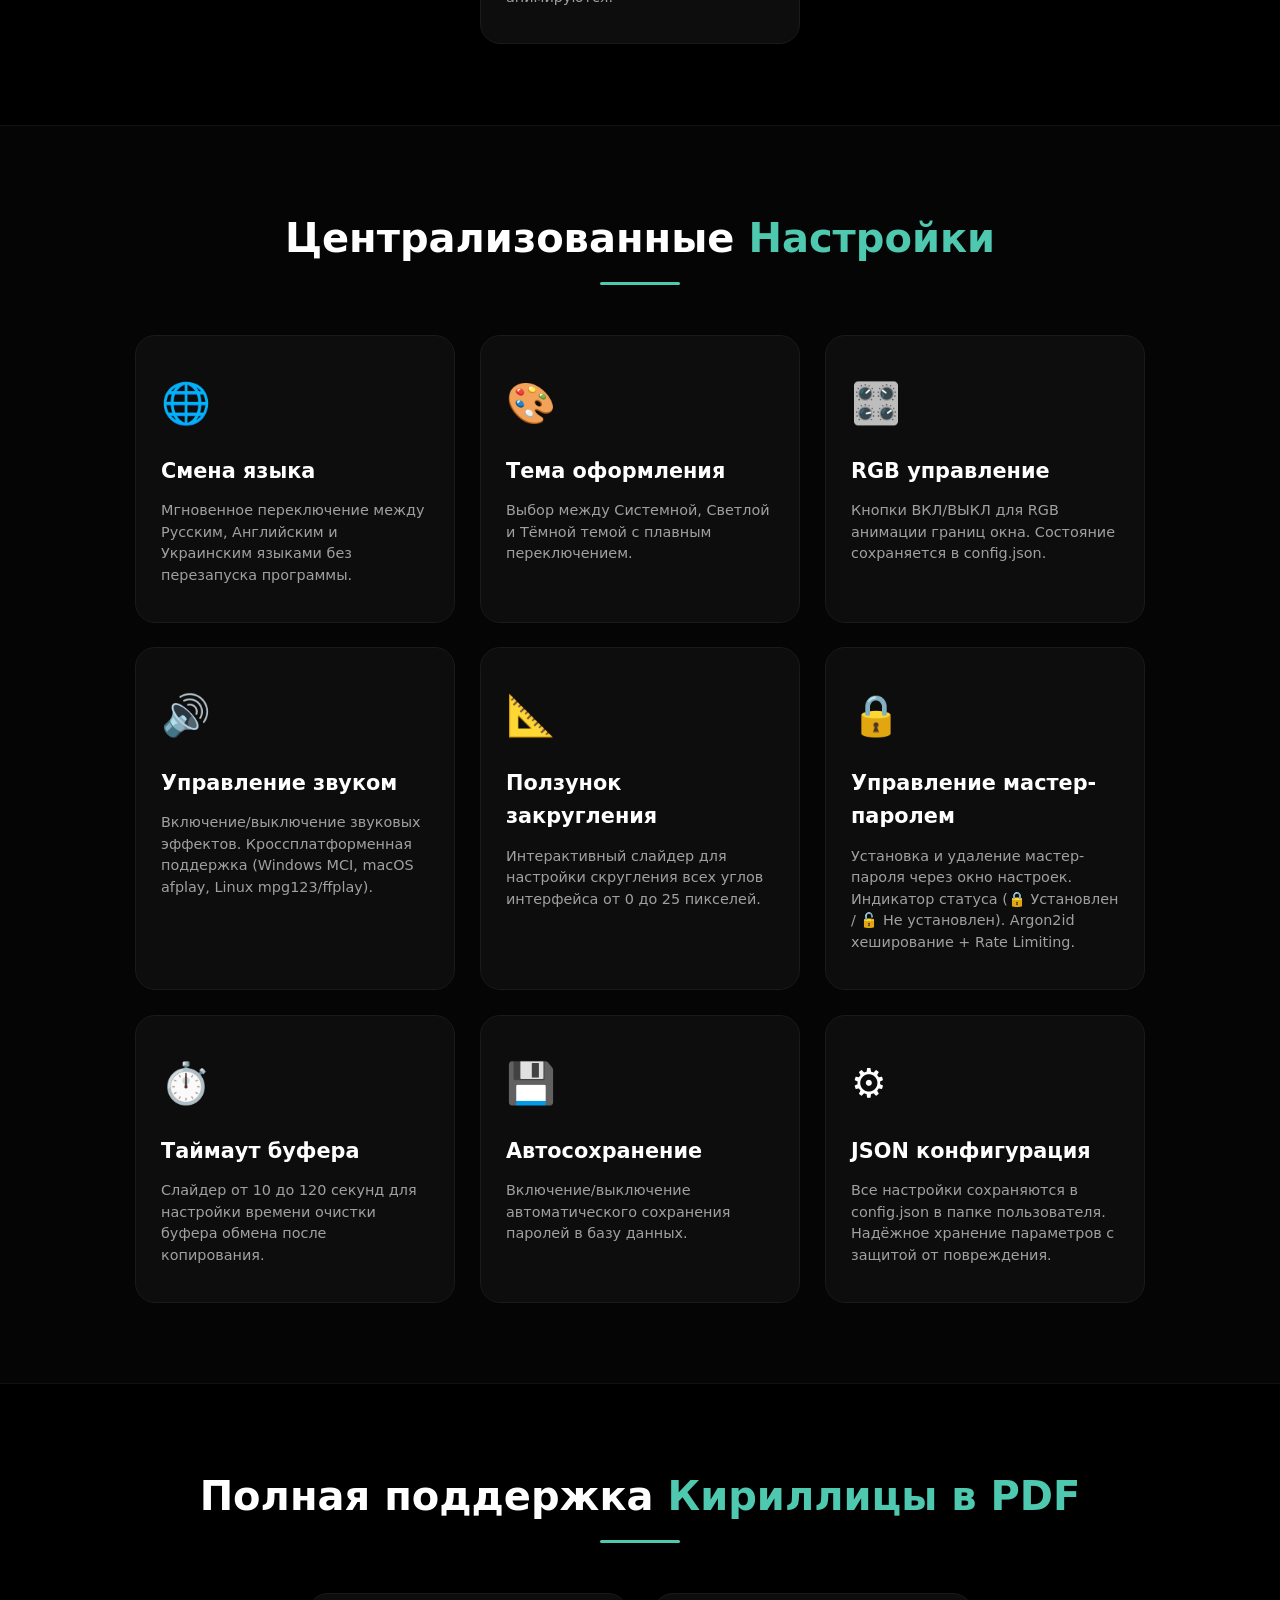
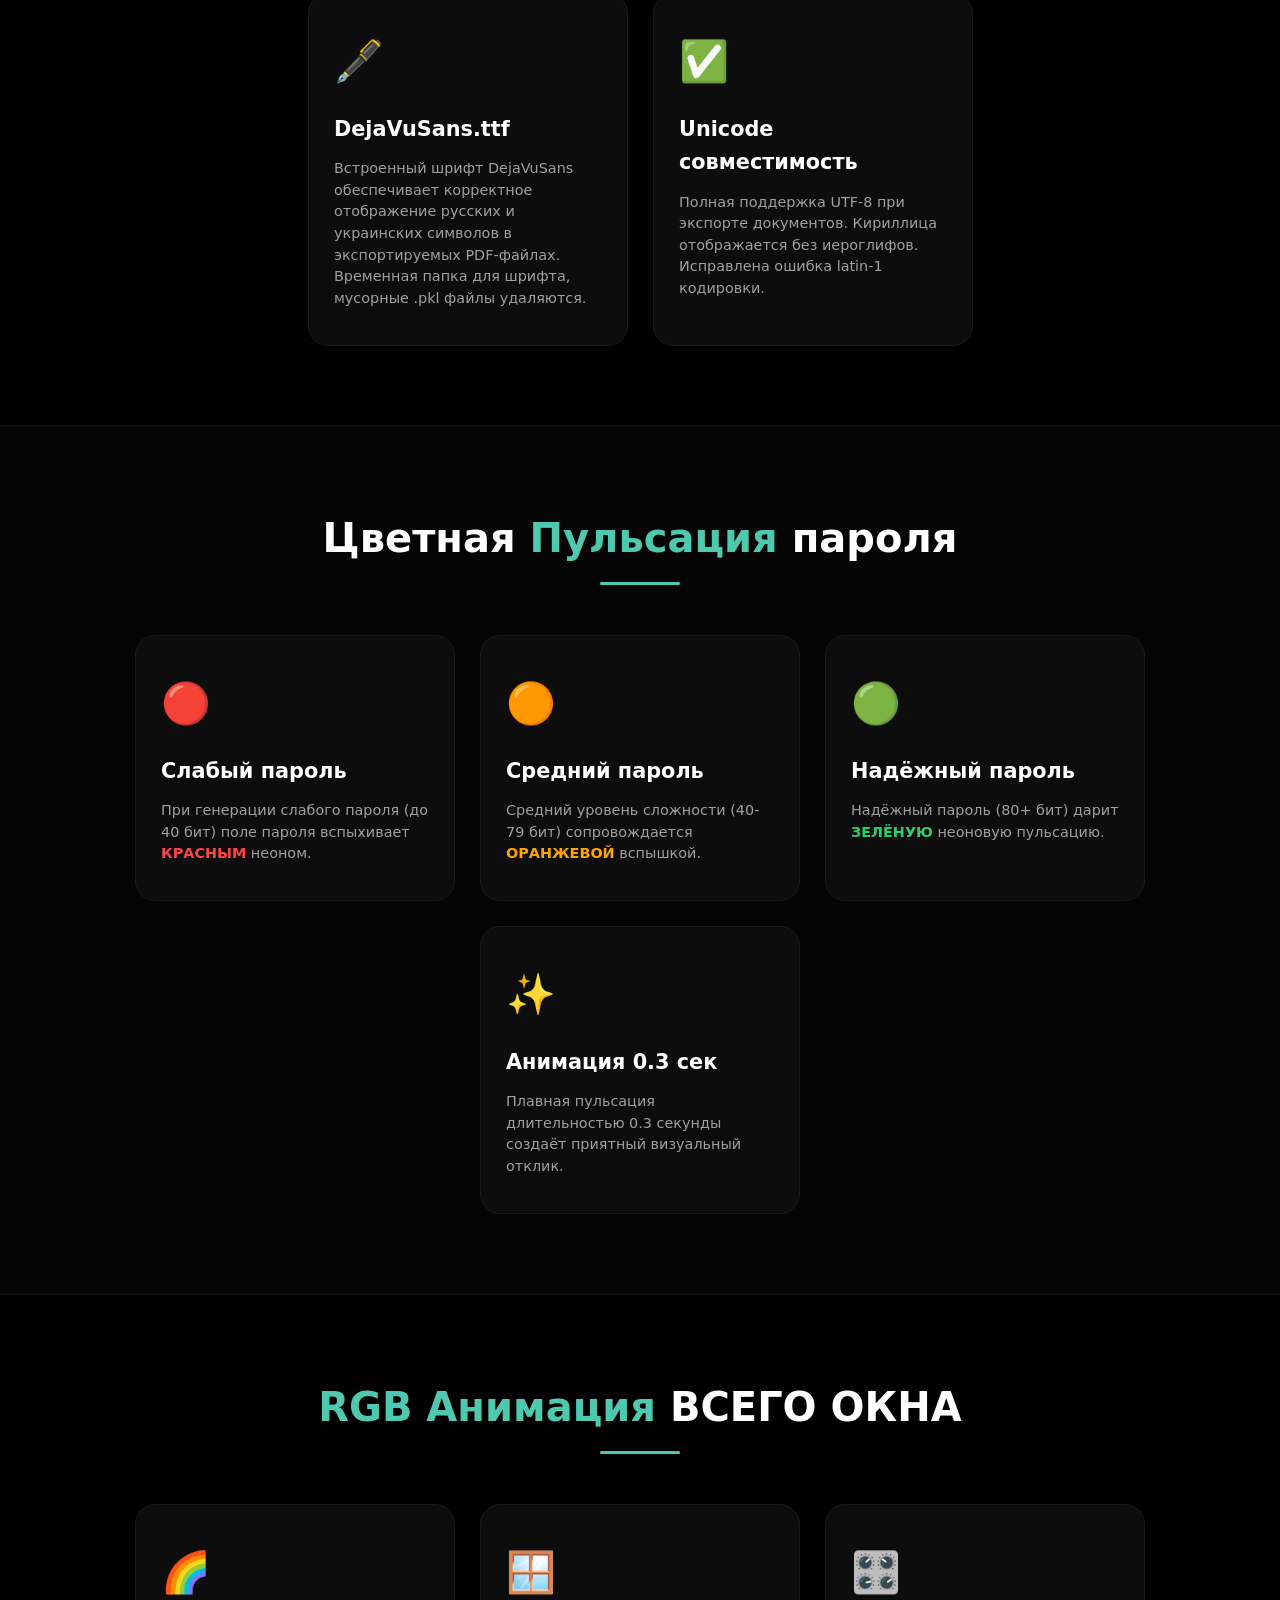
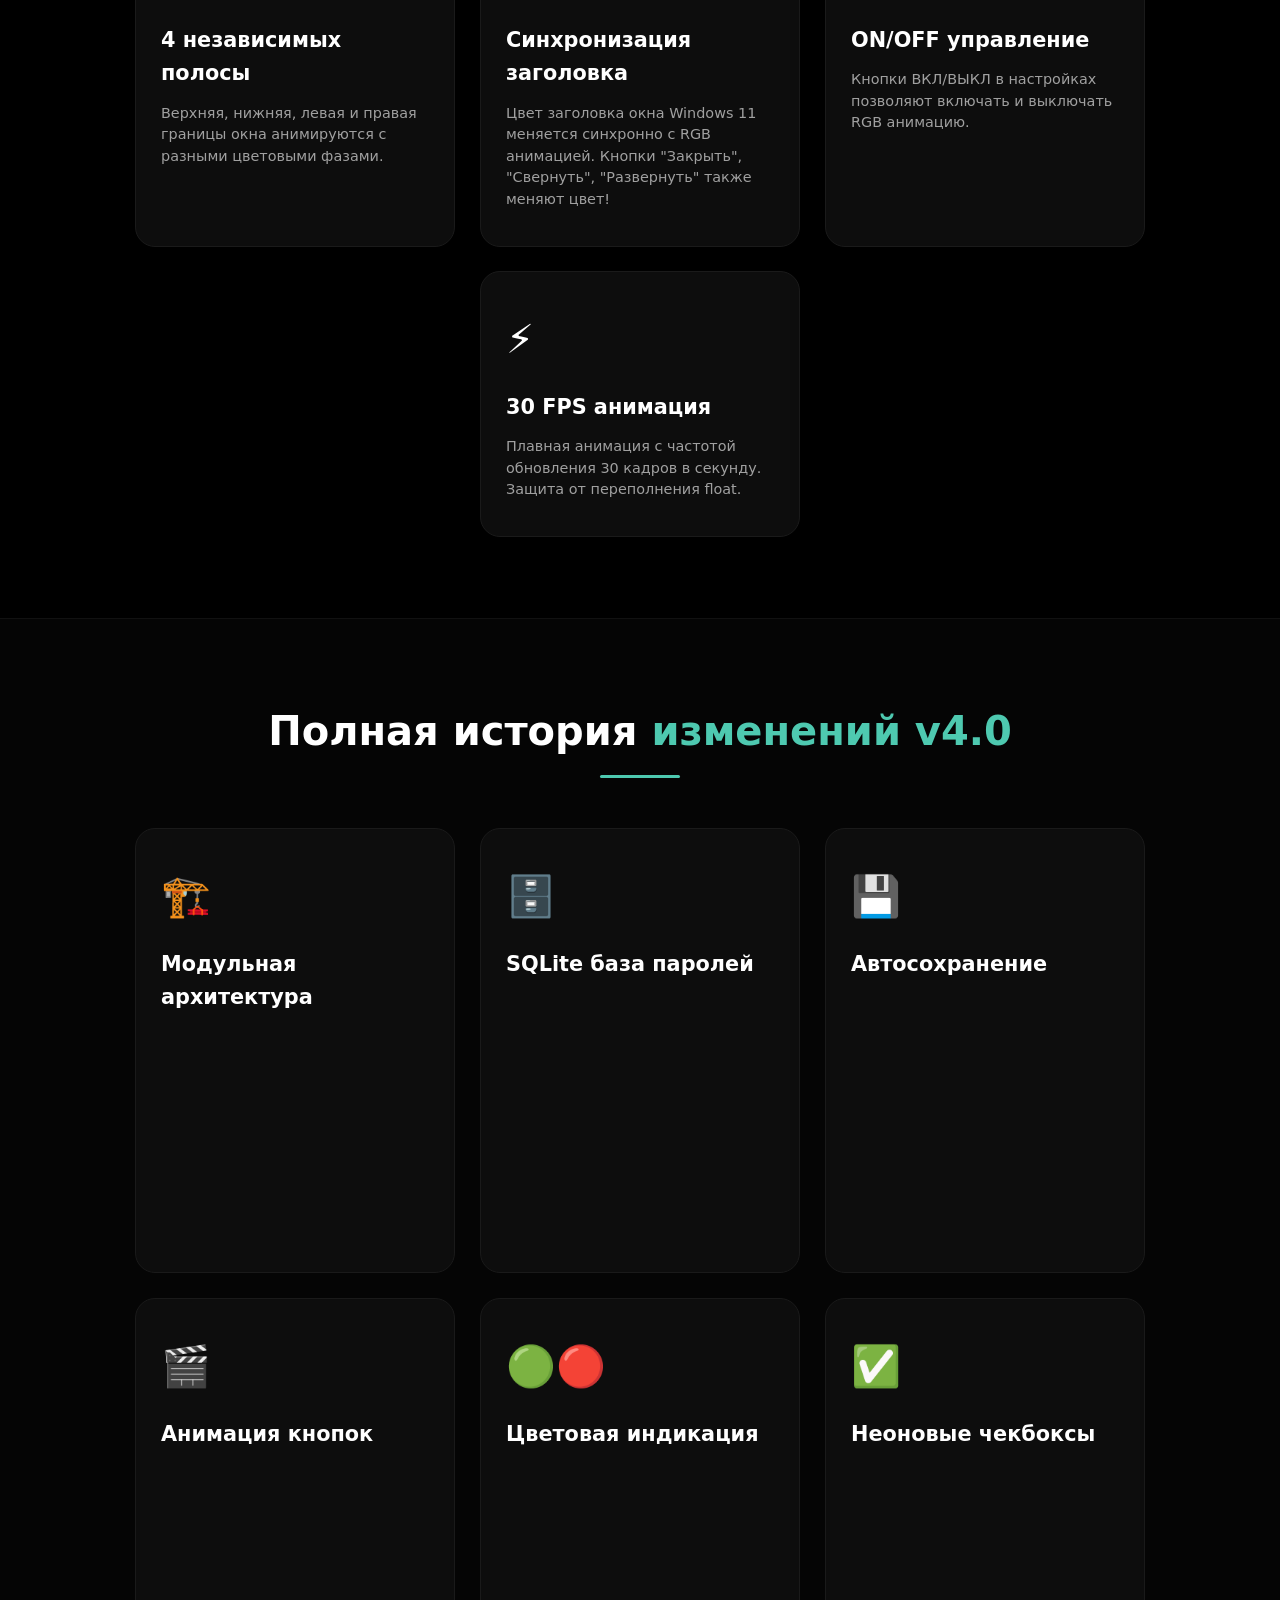
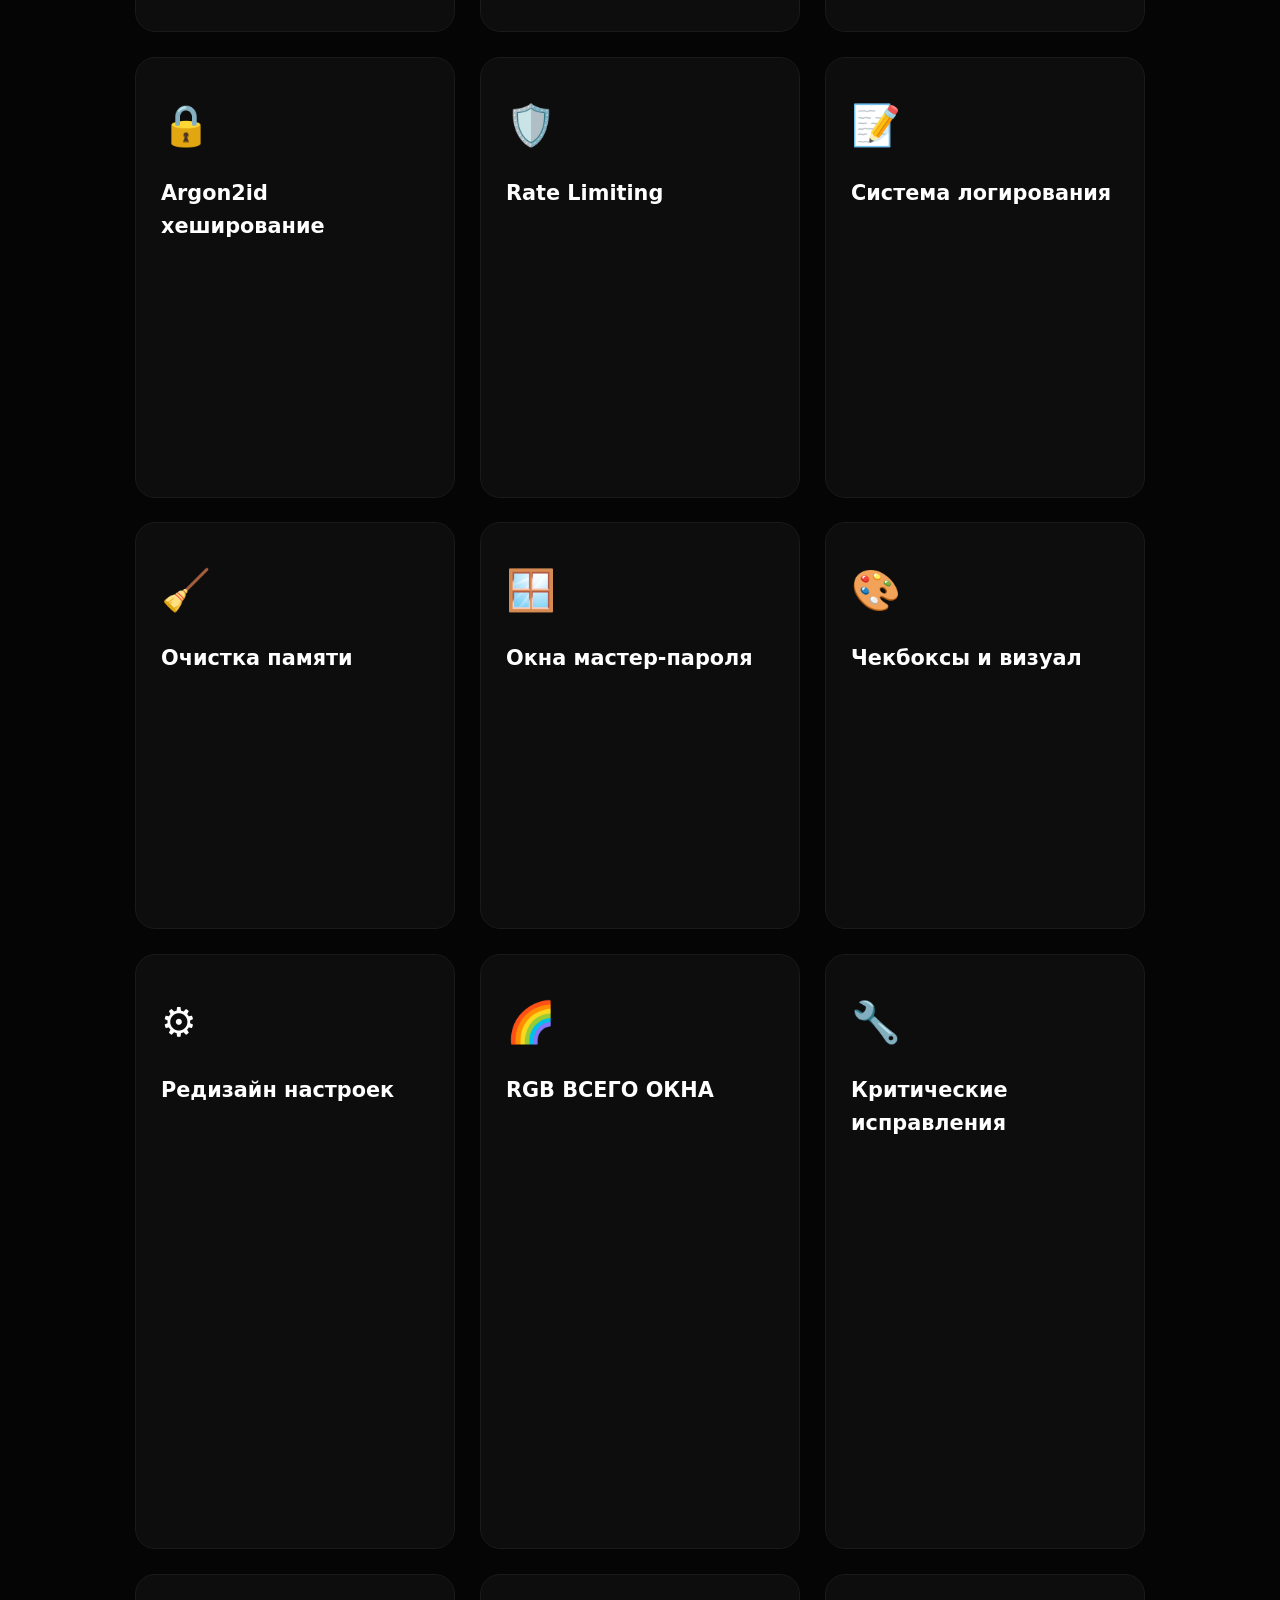
==== commit b93f1b8c: "Add files via upload" ====
--- a/index.html
+++ b/index.html
@@ -3,7 +3,7 @@
 <head>
     <meta charset="UTF-8">
     <meta name="viewport" content="width=device-width, initial-scale=1.0">
-    <meta name="description" content="Secure Pass Pro v4.0 — Профессиональный генератор паролей. Модульная архитектура, Argon2id хеширование, SQLite база паролей, автосохранение, Master-пароль, контроль целостности SHA-256, защита от повторов, настраиваемая очистка буфера (10-120 сек), RGB анимация ВСЕГО ОКНА, АНИМАЦИЯ КНОПОК, НЕОНОВЫЕ ЧЕКБОКСЫ, ЦВЕТОВАЯ ИНДИКАЦИЯ (зелёный/красный), Amoled UI с неоновой подсветкой, расчет энтропии, просмотр PDF и криптостойкость. Цветная пульсация пароля: красный (слабый), оранжевый (средний), зелёный (надёжный). Кроссплатформенная поддержка Windows, macOS, Linux. Полная локализация на 3 языка: Русский, English, Українська.">
+    <meta name="description" content="Secure Pass Pro v4.0 — Профессиональный генератор паролей. Модульная архитектура, Argon2id хеширование, SQLite база паролей, автосохранение, Master-пароль, Rate Limiting, система логирования, очистка памяти (ctypes.memset), Secure Clipboard, полное шифрование БД, анти-отладка, panic cleanup, контроль целостности HMAC-SHA256, защита от повторов, настраиваемая очистка буфера (10-120 сек), RGB анимация ВСЕГО ОКНА, АНИМАЦИЯ КНОПОК, НЕОНОВЫЕ ЧЕКБОКСЫ, ЦВЕТОВАЯ ИНДИКАЦИЯ (зелёный/красный), Amoled UI с неоновой подсветкой, расчет энтропии, просмотр PDF и криптостойкость. Цветная пульсация пароля: красный (слабый), оранжевый (средний), зелёный (надёжный). Кроссплатформенная поддержка Windows, macOS, Linux. Полная локализация на 3 языка: Русский, English, Українська.">
     <title>Secure Pass Pro v4.0 | Профессиональная защита паролей</title>
     
     <link rel="icon" type="image/png" href="https://github.com/Maximka1993271/Password-Generator-Python/blob/main/app_icon.png?raw=true">
@@ -22,6 +22,7 @@
                     <a href="#">Функции ▼</a>
                     <div class="dropdown-content">
                         <a href="#v40-section">🚀 Возможности v4.0</a>
+                        <a href="#security-section">🔒 Безопасность v4.0</a>
                         <a href="#settings-section">⚙️ Настройки</a>
                         <a href="#pdf-section">📄 PDF Кириллица</a>
                         <a href="#animation-section">🎨 Анимации</a>
@@ -63,6 +64,7 @@
     <div class="nav-secondary">
         <ul>
             <li><a href="#v40-section">Возможности</a></li>
+            <li><a href="#security-section">Безопасность</a></li>
             <li><a href="#settings-section">Настройки</a></li>
             <li><a href="#pdf-section">PDF</a></li>
             <li><a href="#animation-section">Анимации</a></li>
@@ -105,21 +107,23 @@
                 </div>
             </div>
             
-            <p><strong>Secure Pass Pro</strong> — это современный десктопный генератор паролей, построенный на Python и CustomTkinter. Программа сочетает криптографически стойкую генерацию, многоязычный интерфейс (RU/EN/UA), экспорт QR-кодов, контроль целостности файлов через SHA-256, защиту мастер-паролем (Argon2id) и стильный Amoled-дизайн с RGB-анимацией.</p>
+            <p><strong>Secure Pass Pro</strong> — это современный десктопный генератор паролей, построенный на Python и CustomTkinter. Программа сочетает криптографически стойкую генерацию, многоязычный интерфейс (RU/EN/UA), экспорт QR-кодов, контроль целостности файлов через HMAC-SHA256, защиту мастер-паролем (Argon2id + Rate Limiting) и стильный Amoled-дизайн с RGB-анимацией.</p>
             
             <ul>
                 <li>🎬 Анимация всех кнопок меню (визуальная обратная связь при нажатии)</li>
                 <li>🟢🔴 Цветовая индикация (зелёный — включено, красный — выключено)</li>
                 <li>✅ Неоновые чекбоксы (подсветка при наведении и вспышка при клике)</li>
-                <li>🔒 Master Password (Argon2id + PBKDF2 fallback)</li>
-                <li>✅ Контроль целостности SHA-256</li>
+                <li>🔒 Master Password (Argon2id + PBKDF2 fallback + Rate Limiting)</li>
+                <li>🛡️ Rate Limiting — защита от брутфорса (3→5с, 5→30с)</li>
+                <li>📝 Система логирования с ротацией и фильтрацией sensitive данных</li>
+                <li>🧹 Очистка памяти (ctypes.memset) — пароли не остаются в RAM</li>
+                <li>🔑 Secure Clipboard — защита буфера обмена через Windows API</li>
+                <li>✅ Контроль целостности HMAC-SHA256 (защита от downgrade attack)</li>
                 <li>🌈 RGB анимация ВСЕГО окна (границы + заголовок Windows 11)</li>
-                <li>⌨️ Горячие клавиши (F5, Ctrl+C/S/O, Esc)</li>
-                <li>🌐 Кроссплатформенность (Windows / macOS / Linux)</li>
-                <li>📄 Полная поддержка кириллицы в PDF</li>
-                <li>🗄️ SQLite база паролей с поиском и редактированием</li>
+                <li>🗄️ SQLite база паролей с полным шифрованием (label + password)</li>
                 <li>💾 Автосохранение паролей (вкл/выкл)</li>
                 <li>🏗️ Полностью модульная архитектура (core/, gui/, security/, storage/, localization/, utils/)</li>
+                <li>🔄 Panic cleanup — аварийная очистка ресурсов при краше</li>
             </ul>
             
             <a href="https://github.com/Maximka1993271/Password-Generator-Python" target="_blank" class="github-btn">🚀 Перейти на GitHub →</a>
@@ -135,7 +139,7 @@
         <div class="hero-content">
             <div class="version-badge">Latest Release v4.0 Stable</div>
             <h1>Безопасность без <br><span class="highlight">компромиссов</span></h1>
-            <p>Профессиональный инструмент на Python 3.9+, объединяющий модульную архитектуру, Argon2id хеширование, SQLite базу паролей, автосохранение, Neon-Amoled дизайн, мастер-пароль, контроль целостности файлов, настраиваемую очистку буфера, RGB анимацию ВСЕГО ОКНА, АНИМАЦИЮ КНОПОК, НЕОНОВЫЕ ЧЕКБОКСЫ, ЦВЕТОВУЮ ИНДИКАЦИЮ (зелёный/красный) и криптостойкий движок для Windows, macOS и Linux. Полная локализация на 3 языка: Русский, English, Українська.</p>
+            <p>Профессиональный инструмент на Python 3.9+, объединяющий модульную архитектуру, Argon2id хеширование с Rate Limiting, SQLite базу паролей с полным шифрованием, автосохранение, Neon-Amoled дизайн, мастер-пароль, контроль целостности HMAC-SHA256, настраиваемую очистку буфера, очистку памяти (ctypes.memset), Secure Clipboard, систему логирования с ротацией, RGB анимацию ВСЕГО ОКНА, АНИМАЦИЮ КНОПОК, НЕОНОВЫЕ ЧЕКБОКСЫ, ЦВЕТОВУЮ ИНДИКАЦИЮ (зелёный/красный) и криптостойкий движок для Windows, macOS и Linux. Полная локализация на 3 языка: Русский, English, Українська.</p>
             <div class="hero-btns">
                 <a href="https://github.com/Maximka1993271/Password-Generator-Python/releases/download/v4.0/SecurePassPro.exe" class="btn-primary">⬇️ Скачать v4.0 Stable</a>
                 <a href="#v40-section" class="btn-secondary">Что нового?</a>
@@ -150,13 +154,18 @@
         <h2 class="section-title">Ключевые нововведения <span class="highlight">v4.0</span></h2>
         <div class="features-grid">
             <div class="card"><div class="card-icon">🏗️</div><h3>Модульная архитектура</h3><p>Полная реорганизация проекта на модули: core/, gui/, security/, storage/, localization/, utils/. Код стал чище, легче для поддержки и расширения.</p></div>
-            <div class="card"><div class="card-icon">🗄️</div><h3>SQLite база паролей</h3><p>Безлимитное хранение паролей с возможностью поиска, редактирования и удаления. Защита от SQL-инъекций, параметризованные запросы, Secure delete (PRAGMA).</p></div>
+            <div class="card"><div class="card-icon">🗄️</div><h3>SQLite база паролей</h3><p>Безлимитное хранение паролей с полным шифрованием (label + password). Поиск, редактирование и удаление. Защита от SQL-инъекций, Secure delete (PRAGMA).</p></div>
             <div class="card"><div class="card-icon">💾</div><h3>Автосохранение</h3><p>Автоматическое сохранение сгенерированных паролей в базу с меткой даты. Включение/выключение через настройки. Перевод на 3 языка (RU/EN/UA).</p></div>
             <div class="card"><div class="card-icon">🎬</div><h3>Анимация кнопок</h3><p>Все кнопки меню анимируются при нажатии (уменьшаются и возвращаются за 60 мс) + механический звук клика для приятного тактильного отклика.</p></div>
             <div class="card"><div class="card-icon">🟢🔴</div><h3>Цветовая индикация</h3><p>Все переключатели (RGB, звук, автоблокировка, автосохранение) имеют цветовую индикацию: зелёный — включено, красный — выключено.</p></div>
             <div class="card"><div class="card-icon">✅</div><h3>Неоновые чекбоксы</h3><p>Чекбоксы имеют неоновую подсветку при наведении и цветную вспышку при клике (зелёная — включение, красная — выключение).</p></div>
             <div class="card"><div class="card-icon">🔒</div><h3>Argon2id хеширование</h3><p>Современный стандарт защиты мастер-пароля (победитель Password Hashing Competition) + PBKDF2 fallback для обратной совместимости. Защита от timing-атак через hmac.compare_digest().</p></div>
-            <div class="card"><div class="card-icon">✅</div><h3>Контроль целостности</h3><p>Автоматическое создание SHA-256 контрольных сумм при сохранении и проверка при открытии файлов. Защита от подмены данных.</p></div>
+            <div class="card"><div class="card-icon">🛡️</div><h3>Rate Limiting</h3><p>Защита от брутфорса мастер-пароля: 3 ошибки → 5 сек, 4 ошибки → 10 сек, 5 ошибок → 30 сек блокировки.</p></div>
+            <div class="card"><div class="card-icon">📝</div><h3>Система логирования</h3><p>Ротация логов (5 файлов по 5 МБ), crash reports, фильтрация sensitive данных (пароли и ключи не попадают в логи).</p></div>
+            <div class="card"><div class="card-icon">🧹</div><h3>Очистка памяти</h3><p>Обнуление паролей через ctypes.memset после использования. Пароли не остаются в RAM.</p></div>
+            <div class="card"><div class="card-icon">🔑</div><h3>Secure Clipboard</h3><p>Защита буфера обмена через Windows API. Другие процессы не могут читать буфер.</p></div>
+            <div class="card"><div class="card-icon">🔄</div><h3>Panic Cleanup</h3><p>Аварийная очистка ресурсов при краше: очистка буфера, закрытие БД, остановка анимаций.</p></div>
+            <div class="card"><div class="card-icon">✅</div><h3>Контроль целостности</h3><p>HMAC-SHA256 контрольные суммы при сохранении и проверка при открытии файлов. Защита от downgrade attack.</p></div>
             <div class="card"><div class="card-icon">🔄</div><h3>Защита от повторов</h3><p>Новая опция "Избегать повторов символов подряд" — исключает появление одинаковых символов (aaa, 111). Криптостойкое перемешивание через secrets.randbelow().</p></div>
             <div class="card"><div class="card-icon">👁️</div><h3>Кнопка-глазок</h3><p>Одним кликом показывайте или скрывайте пароль. Полная синхронизация с чекбоксом "Скрывать символы".</p></div>
             <div class="card"><div class="card-icon">⌨️</div><h3>Горячие клавиши</h3><p>F5 — генерация, Ctrl+C — копирование, Ctrl+S — сохранить, Ctrl+O — открыть, Esc — закрыть диалоги.</p></div>
@@ -167,8 +176,25 @@
         </div>
     </section>
 
+    <!-- Новая секция: Безопасность v4.0 -->
+    <section id="security-section" class="features-section dark-bg">
+        <h2 class="section-title"><span class="highlight">Безопасность</span> v4.0</h2>
+        <div class="features-grid">
+            <div class="card"><div class="card-icon">🔒</div><h3>Argon2id хеширование</h3><p>Современный стандарт защиты мастер-пароля (победитель Password Hashing Competition 2015)</p></div>
+            <div class="card"><div class="card-icon">🛡️</div><h3>Rate Limiting</h3><p>3 ошибки → 5 сек, 4 ошибки → 10 сек, 5 ошибок → 30 сек блокировки</p></div>
+            <div class="card"><div class="card-icon">🧹</div><h3>Очистка памяти</h3><p>Обнуление паролей через ctypes.memset после использования</p></div>
+            <div class="card"><div class="card-icon">🔑</div><h3>Secure Clipboard</h3><p>Защита буфера обмена через Windows API</p></div>
+            <div class="card"><div class="card-icon">🗄️</div><h3>Полное шифрование БД</h3><p>Шифруются и label, и password (AES-256-GCM)</p></div>
+            <div class="card"><div class="card-icon">🔌</div><h3>Пул соединений БД</h3><p>Singleton connection pool для производительности</p></div>
+            <div class="card"><div class="card-icon">🛡️</div><h3>Анти-отладка</h3><p>Обнаружение отладчиков и VM</p></div>
+            <div class="card"><div class="card-icon">🔄</div><h3>Panic Cleanup</h3><p>Аварийная очистка ресурсов при краше</p></div>
+            <div class="card"><div class="card-icon">✅</div><h3>HMAC-SHA256</h3><p>Контроль целостности файлов, защита от downgrade attack</p></div>
+            <div class="card"><div class="card-icon">📝</div><h3>Логирование</h3><p>Ротация логов (5x5MB), фильтрация sensitive данных</p></div>
+        </div>
+    </section>
+
     <!-- Новая секция: Цветовая индикация -->
-    <section id="color-indication-section" class="features-section dark-bg">
+    <section id="color-indication-section" class="features-section">
         <h2 class="section-title"><span class="highlight">Цветовая индикация</span> 🟢🔴</h2>
         <div class="features-grid">
             <div class="card"><div class="card-icon">🟢</div><h3>Включено — Зелёный</h3><p>RGB подсветка, звук, автоблокировка, автосохранение — все переключатели горят зелёным когда активны.</p></div>
@@ -179,7 +205,7 @@
     </section>
 
     <!-- Новая секция: Неоновые чекбоксы -->
-    <section id="checkbox-section" class="features-section">
+    <section id="checkbox-section" class="features-section dark-bg">
         <h2 class="section-title"><span class="highlight">Неоновые</span> чекбоксы ✅</h2>
         <div class="features-grid">
             <div class="card"><div class="card-icon">✨</div><h3>Подсветка при наведении</h3><p>При наведении курсора на чекбокс он подсвечивается неоновым цветом для лучшей видимости.</p></div>
@@ -190,18 +216,18 @@
     </section>
 
     <!-- Новая секция: SQLite База паролей -->
-    <section id="database-section" class="features-section dark-bg">
+    <section id="database-section" class="features-section">
         <h2 class="section-title"><span class="highlight">SQLite База</span> паролей</h2>
         <div class="features-grid">
             <div class="card"><div class="card-icon">🗄️</div><h3>Безлимитное хранилище</h3><p>Сохраняйте сколько угодно паролей. База данных SQLite с возможностью поиска, редактирования и удаления записей.</p></div>
             <div class="card"><div class="card-icon">🔍</div><h3>Поиск в реальном времени</h3><p>Мгновенный поиск по метке и содержимому пароля. Фильтрация записей по мере ввода текста.</p></div>
             <div class="card"><div class="card-icon">✏️</div><h3>Редактирование</h3><p>Изменение метки и пароля через удобный диалог. Копирование пароля одним кликом.</p></div>
-            <div class="card"><div class="card-icon">🔒</div><h3>Защита от SQL-инъекций</h3><p>Все запросы к БД параметризованы. Secure delete: PRAGMA secure_delete = ON, удалённые данные не восстанавливаются.</p></div>
+            <div class="card"><div class="card-icon">🔒</div><h3>Полное шифрование</h3><p>Шифруются и label, и password (AES-256-GCM). Защита от SQL-инъекций, Secure delete: PRAGMA secure_delete = ON.</p></div>
         </div>
     </section>
 
     <!-- Новая секция: Автосохранение -->
-    <section id="autosave-section" class="features-section">
+    <section id="autosave-section" class="features-section dark-bg">
         <h2 class="section-title"><span class="highlight">Автосохранение</span> паролей</h2>
         <div class="features-grid">
             <div class="card"><div class="card-icon">💾</div><h3>Автоматическое сохранение</h3><p>При включённой опции каждый сгенерированный пароль автоматически сохраняется в базу данных.</p></div>
@@ -212,7 +238,7 @@
     </section>
 
     <!-- Новая секция: Анимация кнопок -->
-    <section id="button-animation-section" class="features-section dark-bg">
+    <section id="button-animation-section" class="features-section">
         <h2 class="section-title"><span class="highlight">Анимация</span> кнопок</h2>
         <div class="features-grid">
             <div class="card"><div class="card-icon">🎬</div><h3>Визуальная обратная связь</h3><p>Все кнопки меню анимируются при нажатии — уменьшаются и возвращаются к исходному размеру за 60 мс.</p></div>
@@ -222,7 +248,7 @@
         </div>
     </section>
 
-    <section id="settings-section" class="features-section">
+    <section id="settings-section" class="features-section dark-bg">
         <h2 class="section-title">Централизованные <span class="highlight">Настройки</span></h2>
         <div class="features-grid">
             <div class="card"><div class="card-icon">🌐</div><h3>Смена языка</h3><p>Мгновенное переключение между Русским, Английским и Украинским языками без перезапуска программы.</p></div>
@@ -230,14 +256,14 @@
             <div class="card"><div class="card-icon">🎛️</div><h3>RGB управление</h3><p>Кнопки ВКЛ/ВЫКЛ для RGB анимации границ окна. Состояние сохраняется в config.json.</p></div>
             <div class="card"><div class="card-icon">🔊</div><h3>Управление звуком</h3><p>Включение/выключение звуковых эффектов. Кроссплатформенная поддержка (Windows MCI, macOS afplay, Linux mpg123/ffplay).</p></div>
             <div class="card"><div class="card-icon">📐</div><h3>Ползунок закругления</h3><p>Интерактивный слайдер для настройки скругления всех углов интерфейса от 0 до 25 пикселей.</p></div>
-            <div class="card"><div class="card-icon">🔒</div><h3>Управление мастер-паролем</h3><p>Установка и удаление мастер-пароля через окно настроек. Индикатор статуса (🔒 Установлен / 🔓 Не установлен). Argon2id хеширование.</p></div>
+            <div class="card"><div class="card-icon">🔒</div><h3>Управление мастер-паролем</h3><p>Установка и удаление мастер-пароля через окно настроек. Индикатор статуса (🔒 Установлен / 🔓 Не установлен). Argon2id хеширование + Rate Limiting.</p></div>
             <div class="card"><div class="card-icon">⏱️</div><h3>Таймаут буфера</h3><p>Слайдер от 10 до 120 секунд для настройки времени очистки буфера обмена после копирования.</p></div>
             <div class="card"><div class="card-icon">💾</div><h3>Автосохранение</h3><p>Включение/выключение автоматического сохранения паролей в базу данных.</p></div>
             <div class="card"><div class="card-icon">⚙️</div><h3>JSON конфигурация</h3><p>Все настройки сохраняются в config.json в папке пользователя. Надёжное хранение параметров с защитой от повреждения.</p></div>
         </div>
     </section>
 
-    <section id="pdf-section" class="features-section dark-bg">
+    <section id="pdf-section" class="features-section">
         <h2 class="section-title">Полная поддержка <span class="highlight">Кириллицы в PDF</span></h2>
         <div class="features-grid">
             <div class="card"><div class="card-icon">🖋️</div><h3>DejaVuSans.ttf</h3><p>Встроенный шрифт DejaVuSans обеспечивает корректное отображение русских и украинских символов в экспортируемых PDF-файлах. Временная папка для шрифта, мусорные .pkl файлы удаляются.</p></div>
@@ -246,7 +272,7 @@
     </section>
 
     <!-- Секция: Цветная пульсация пароля -->
-    <section id="animation-section" class="features-section">
+    <section id="animation-section" class="features-section dark-bg">
         <h2 class="section-title">Цветная <span class="highlight">Пульсация</span> пароля</h2>
         <div class="features-grid">
             <div class="card"><div class="card-icon">🔴</div><h3>Слабый пароль</h3><p>При генерации слабого пароля (до 40 бит) поле пароля вспыхивает <strong style="color:#FF4444;">КРАСНЫМ</strong> неоном.</p></div>
@@ -257,7 +283,7 @@
     </section>
 
     <!-- Секция: RGB Анимация ВСЕГО ОКНА -->
-    <section id="rgb-section" class="features-section dark-bg">
+    <section id="rgb-section" class="features-section">
         <h2 class="section-title"><span class="highlight">RGB Анимация</span> ВСЕГО ОКНА</h2>
         <div class="features-grid">
             <div class="card"><div class="card-icon">🌈</div><h3>4 независимых полосы</h3><p>Верхняя, нижняя, левая и правая границы окна анимируются с разными цветовыми фазами.</p></div>
@@ -268,48 +294,57 @@
     </section>
 
     <!-- Секция: Полная история версий (обновлена) -->
-    <section id="changelog-section" class="features-section">
+    <section id="changelog-section" class="features-section dark-bg">
         <h2 class="section-title">Полная история <span class="highlight">изменений v4.0</span></h2>
         <div class="features-grid">
             <div class="card"><div class="card-icon">🏗️</div><h3>Модульная архитектура</h3><ul><li>✅ Разделение на модули: core/, gui/, security/, storage/, localization/, utils/</li><li>✅ Код стал чище и легче для поддержки</li><li>✅ Легко добавлять новые функции</li></ul></div>
-            <div class="card"><div class="card-icon">🗄️</div><h3>SQLite база паролей</h3><ul><li>✅ Безлимитное хранение паролей</li><li>✅ Поиск в реальном времени</li><li>✅ Редактирование и удаление записей</li><li>✅ Защита от SQL-инъекций</li><li>✅ Secure delete (PRAGMA)</li></ul></div>
+            <div class="card"><div class="card-icon">🗄️</div><h3>SQLite база паролей</h3><ul><li>✅ Безлимитное хранение паролей</li><li>✅ Полное шифрование (label + password)</li><li>✅ Поиск в реальном времени</li><li>✅ Редактирование и удаление записей</li><li>✅ Защита от SQL-инъекций</li><li>✅ Secure delete (PRAGMA)</li></ul></div>
             <div class="card"><div class="card-icon">💾</div><h3>Автосохранение</h3><ul><li>✅ Автоматическое сохранение в базу</li><li>✅ Метка с датой</li><li>✅ Кнопка в настройках (вкл/выкл)</li><li>✅ Перевод на 3 языка (RU/EN/UA)</li><li>✅ Единый стиль без капслока</li></ul></div>
             <div class="card"><div class="card-icon">🎬</div><h3>Анимация кнопок</h3><ul><li>✅ Все кнопки меню анимируются при нажатии</li><li>✅ Уменьшение/возврат за 60 мс</li><li>✅ Механический звук клика</li></ul></div>
             <div class="card"><div class="card-icon">🟢🔴</div><h3>Цветовая индикация</h3><ul><li>✅ Зелёный — включено</li><li>✅ Красный — выключено</li><li>✅ Все переключатели имеют цветовую индикацию</li></ul></div>
             <div class="card"><div class="card-icon">✅</div><h3>Неоновые чекбоксы</h3><ul><li>✅ Подсветка при наведении</li><li>✅ Вспышка при включении (зелёная)</li><li>✅ Вспышка при выключении (красная)</li></ul></div>
             <div class="card"><div class="card-icon">🔒</div><h3>Argon2id хеширование</h3><ul><li>✅ Современный стандарт (победитель PHC)</li><li>✅ PBKDF2 fallback для совместимости</li><li>✅ Защита от timing-атак (hmac.compare_digest)</li><li>✅ Запрет пустого мастер-пароля</li></ul></div>
-            <div class="card"><div class="card-icon">🪟</div><h3>Окна мастер-пароля</h3><ul><li>✅ Исправлен перевод на все 3 языка</li><li>✅ Исправлены цвета окон под выбранную тему</li><li>✅ Полный редизайн с закруглением углов</li><li>✅ Кнопки "Установить" и "Удалить" мастер-пароль</li></ul></div>
+            <div class="card"><div class="card-icon">🛡️</div><h3>Rate Limiting</h3><ul><li>✅ 3 ошибки → 5 сек блокировки</li><li>✅ 4 ошибки → 10 сек блокировки</li><li>✅ 5 ошибок → 30 сек блокировки</li><li>✅ Перманентная блокировка после 5 ошибок</li></ul></div>
+            <div class="card"><div class="card-icon">📝</div><h3>Система логирования</h3><ul><li>✅ Ротация логов (5x5MB)</li><li>✅ Crash reports</li><li>✅ Фильтрация sensitive данных</li><li>✅ Пароли и ключи не попадают в логи</li></ul></div>
+            <div class="card"><div class="card-icon">🧹</div><h3>Очистка памяти</h3><ul><li>✅ ctypes.memset для обнуления</li><li>✅ Пароли не остаются в RAM</li><li>✅ Secure Clipboard (Windows API)</li></ul></div>
+            <div class="card"><div class="card-icon">🪟</div><h3>Окна мастер-пароля</h3><ul><li>✅ Исправлен перевод на все 3 языках</li><li>✅ Исправлены цвета окон под выбранную тему</li><li>✅ Полный редизайн с закруглением углов</li><li>✅ Кнопки "Установить" и "Удалить" мастер-пароль</li></ul></div>
             <div class="card"><div class="card-icon">🎨</div><h3>Чекбоксы и визуал</h3><ul><li>✅ Улучшен внешний вид чекбоксов</li><li>✅ Синхронизация стилей с темой</li><li>✅ Все чекбоксы запускаются снятыми</li></ul></div>
             <div class="card"><div class="card-icon">⚙️</div><h3>Редизайн настроек</h3><ul><li>✅ Полностью новое окно с прокруткой</li><li>✅ Слайдеры для радиуса и таймаута буфера</li><li>✅ Кнопка автосохранения</li><li>✅ Кнопки управления RGB анимацией</li></ul></div>
             <div class="card"><div class="card-icon">🌈</div><h3>RGB ВСЕГО ОКНА</h3><ul><li>✅ 4 независимые полосы анимации</li><li>✅ Синхронизация заголовка Windows 11</li><li>✅ Кнопки "Закрыть/Свернуть/Развернуть" меняют цвет</li><li>✅ ON/OFF управление из настроек</li></ul></div>
-            <div class="card"><div class="card-icon">🔧</div><h3>Критические исправления</h3><ul><li>🔧 Исправлен winreg import на Linux/macOS</li><li>🔧 Исправлен конфликт Ctrl+C</li><li>🔧 Исправлена уязвимость timing-атак</li><li>🔧 Исправлена shell-инъекция (subprocess.run)</li><li>🔧 Исправлена RGB анимация (добавлены импорты ctypes и subprocess)</li></ul></div>
+            <div class="card"><div class="card-icon">🔧</div><h3>Критические исправления</h3><ul><li>🔧 Исправлен winreg import на Linux/macOS</li><li>🔧 Исправлен конфликт Ctrl+C</li><li>🔧 Исправлена уязвимость timing-атак</li><li>🔧 Исправлена shell-инъекция (subprocess.run)</li><li>🔧 Исправлена RGB анимация (добавлены импорты ctypes и subprocess)</li><li>🔧 Исправлена утечка файловых дескрипторов в SQLite</li><li>🔧 Исправлен downgrade attack в integrity.py</li></ul></div>
             <div class="card"><div class="card-icon">💻</div><h3>Кроссплатформенность</h3><ul><li>✅ Windows — полная поддержка с MCI звуком</li><li>✅ macOS — нативные шрифты и звук afplay</li><li>✅ Linux — шрифты DejaVu Sans и звук mpg123/ffplay</li></ul></div>
             <div class="card"><div class="card-icon">🌐</div><h3>Локализация</h3><ul><li>✅ Полная поддержка RU/EN/UA</li><li>✅ Мгновенное переключение без перезапуска</li><li>✅ Все диалоги и сообщения переведены</li><li>✅ Единый стиль без капслока</li></ul></div>
-            <div class="card"><div class="card-icon">📁</div><h3>Файловые операции</h3><ul><li>✅ Убрано дублирование .sha256 файлов</li><li>✅ Проверка целостности в памяти</li><li>✅ Защита от открытия .sha256 как пароля</li><li>✅ Лимит файла 10 КБ</li></ul></div>
+            <div class="card"><div class="card-icon">📁</div><h3>Файловые операции</h3><ul><li>✅ Убрано дублирование .sha256 файлов</li><li>✅ HMAC-SHA256 вместо SHA-256</li><li>✅ Защита от downgrade attack</li><li>✅ Миграция legacy хешей</li></ul></div>
             <div class="card"><div class="card-icon">📄</div><h3>PDF экспорт</h3><ul><li>✅ Исправлена ошибка latin-1 кодировки</li><li>✅ Удалены мусорные .pkl файлы</li><li>✅ Временная папка для шрифта</li><li>✅ Запасной механизм без DejaVuSans</li></ul></div>
+            <div class="card"><div class="card-icon">🔧</div><h3>Технические улучшения (18.05.2026)</h3><ul><li>✅ Замена 84 блоков except Exception на конкретные типы (InvalidTag, ValueError, OSError, PermissionError, sqlite3.Error, URLError, TimeoutError, tk.TclError, AttributeError)</li><li>✅ Улучшено логирование ошибок — добавлены вызовы logger.error() и logger.debug() во все критичные места</li><li>✅ Исправлен security/antidebug.py — восстановлена функция init_anti_debug(), добавлены тихие версии детекторов</li><li>✅ Обновлена локализация — добавлены недостающие ключи (err_encrypt, err_decrypt, err_database, err_network, err_permission, status_ok, status_error, status_warning, please_wait)</li><li>✅ Модульная архитектура закреплена — полное разделение на core/, gui/, security/, storage/, localization/, utils/</li><li>✅ 11 файлов исправлено — все mixins, security-модули, database, widgets, lang</li></ul></div>
         </div>
 
         <div style="display: flex; justify-content: center; gap: 30px; flex-wrap: wrap; margin-top: 40px;">
-            <div style="background: rgba(76, 201, 176, 0.1); padding: 20px 35px; border-radius: 15px; border: 1px solid #4EC9B0; text-align: center;"><div style="font-size: 2.5rem; font-weight: 800; color: #4EC9B0;">35+</div><div style="color: #888;">Всего исправлений</div></div>
-            <div style="background: rgba(76, 201, 176, 0.1); padding: 20px 35px; border-radius: 15px; border: 1px solid #4EC9B0; text-align: center;"><div style="font-size: 2.5rem; font-weight: 800; color: #4EC9B0;">7</div><div style="color: #888;">Критических (безопасность)</div></div>
+            <div style="background: rgba(76, 201, 176, 0.1); padding: 20px 35px; border-radius: 15px; border: 1px solid #4EC9B0; text-align: center;"><div style="font-size: 2.5rem; font-weight: 800; color: #4EC9B0;">50+</div><div style="color: #888;">Всего исправлений</div></div>
+            <div style="background: rgba(76, 201, 176, 0.1); padding: 20px 35px; border-radius: 15px; border: 1px solid #4EC9B0; text-align: center;"><div style="font-size: 2.5rem; font-weight: 800; color: #4EC9B0;">15</div><div style="color: #888;">Критических (безопасность)</div></div>
             <div style="background: rgba(76, 201, 176, 0.1); padding: 20px 35px; border-radius: 15px; border: 1px solid #4EC9B0; text-align: center;"><div style="font-size: 2.5rem; font-weight: 800; color: #4EC9B0;">3</div><div style="color: #888;">Языка (RU/EN/UA)</div></div>
-            <div style="background: rgba(76, 201, 176, 0.1); padding: 20px 35px; border-radius: 15px; border: 1px solid #4EC9B0; text-align: center;"><div style="font-size: 2.5rem; font-weight: 800; color: #4EC9B0;">3</div><div style="color: #888;">Платформы</div></div>
-        </div>
-    </section>
-
-    <section id="security-audit" class="features-section dark-bg">
+            <div style="background: rgba(76, 201, 176, 0.1); padding: 20px 35px; border-radius: 15px; border: 1px solid #4EC9B0; text-align: center;"><div style="font-size: 2.5rem; font-weight: 800; color: #4EC9B0;">9</div><div style="color: #888;">Миксинов</div></div>
+            <div style="background: rgba(76, 201, 176, 0.1); padding: 20px 35px; border-radius: 15px; border: 1px solid #4EC9B0; text-align: center;"><div style="font-size: 2.5rem; font-weight: 800; color: #4EC9B0;">6</div><div style="color: #888;">Модулей</div></div>
+        </div>
+    </section>
+
+    <section id="security-audit" class="features-section">
         <h2 class="section-title">Аудит <span class="highlight">безопасности</span></h2>
         <div class="features-grid">
-            <div class="card"><div class="card-icon">🔢</div><h3>Энтропия</h3><p>Точный математический расчет сложности пароля в битах для оценки криптостойкости.</p></div>
+            <div class="card"><div class="card-icon">🔢</div><h3>Энтропия</h3><p>Точный математический расчет сложности пароля в битах по формуле Шеннона для оценки криптостойкости.</p></div>
             <div class="card"><div class="card-icon">⏳</div><h3>Time-to-Crack</h3><p>Оценка времени взлома методом Brute-force: от "мгновенно" до "столетий".</p></div>
             <div class="card"><div class="card-icon">⭐</div><h3>Visual Rating</h3><p>Пятизвездочный рейтинг надежности и 3-уровневая цветовая шкала.</p></div>
-            <div class="card"><div class="card-icon">🛡️</div><h3>SHA-256 верификация</h3><p>Контроль целостности сохранённых файлов через SHA-256 хеширование.</p></div>
-            <div class="card"><div class="card-icon">🔒</div><h3>Argon2id</h3><p>Современный стандарт хеширования мастер-пароля (победитель Password Hashing Competition).</p></div>
+            <div class="card"><div class="card-icon">🛡️</div><h3>HMAC-SHA256 верификация</h3><p>Контроль целостности сохранённых файлов через HMAC-SHA256 хеширование с защитой от downgrade attack.</p></div>
+            <div class="card"><div class="card-icon">🔒</div><h3>Argon2id + Rate Limiting</h3><p>Современный стандарт хеширования мастер-пароля + защита от брутфорса.</p></div>
             <div class="card"><div class="card-icon">🛡️</div><h3>Защита от SQL-инъекций</h3><p>Все запросы параметризованы. Secure delete для SQLite.</p></div>
-        </div>
-    </section>
-
-    <section id="tech-section" class="tech-stack features-section">
+            <div class="card"><div class="card-icon">🧹</div><h3>Очистка памяти</h3><p>ctypes.memset для обнуления паролей после использования.</p></div>
+            <div class="card"><div class="card-icon">🔑</div><h3>Secure Clipboard</h3><p>Защита буфера обмена через Windows API.</p></div>
+            <div class="card"><div class="card-icon">📝</div><h3>Логирование</h3><p>Ротация логов, crash reports, фильтрация sensitive данных.</p></div>
+            <div class="card"><div class="card-icon">🔄</div><h3>Panic Cleanup</h3><p>Аварийная очистка ресурсов при краше.</p></div>
+        </div>
+    </section>
+
+    <section id="tech-section" class="tech-stack features-section dark-bg">
         <h2 class="section-title">Цветовая <span class="highlight">Дифференциация</span></h2>
         <div class="tech-grid">
             <div class="tech-item"><h4>🎬 Анимация кнопок</h4><p>Визуальный отклик</p></div>
@@ -329,22 +364,25 @@
         </div>
     </section>
 
-    <section id="tech-specs" class="features-section dark-bg">
+    <section id="tech-specs" class="features-section">
         <h2 class="section-title">Технические <span class="highlight">данные</span></h2>
         <div class="tech-specs-container">
             <ul class="tech-list">
                 <li><strong>Разработчик:</strong> Максим Мельников (Maxim Melnikov)</li>
-                <li><strong>Версия:</strong> 4.0 Stable (14.05.2026)</li>
+                <li><strong>Версия:</strong> 4.0 Stable (18.05.2026)</li>
                 <li><strong>Архитектура:</strong> Полностью модульная (core/, gui/, security/, storage/, localization/, utils/)</li>
                 <li><strong>Ядро:</strong> Python 3.9+ (CSPRNG Secrets)</li>
-                <li><strong>Защита мастер-пароля:</strong> Argon2id (современный стандарт) + PBKDF2 fallback (600,000 итераций)</li>
-                <li><strong>Хранилище паролей:</strong> SQLite с защитой от SQL-инъекций и Secure delete</li>
+                <li><strong>Защита мастер-пароля:</strong> Argon2id + PBKDF2 fallback (600,000 итераций) + Rate Limiting</li>
+                <li><strong>Хранилище паролей:</strong> SQLite с полным шифрованием (AES-256-GCM), защита от SQL-инъекций, Secure delete</li>
+                <li><strong>Очистка памяти:</strong> ctypes.memset</li>
+                <li><strong>Secure Clipboard:</strong> Windows API</li>
+                <li><strong>Логирование:</strong> Ротация 5x5MB, фильтрация sensitive данных</li>
                 <li><strong>Автосохранение:</strong> Да (вкл/выкл, метка с датой)</li>
                 <li><strong>Анимация кнопок:</strong> Да (все кнопки меню, 60 мс, механический звук)</li>
                 <li><strong>Цветовая индикация:</strong> Да (зелёный — включено, красный — выключено)</li>
                 <li><strong>Неоновые чекбоксы:</strong> Да (подсветка при наведении, вспышка при клике)</li>
                 <li><strong>RGB подсветка:</strong> ВСЕГО ОКНА (4 границы + заголовок Windows 11)</li>
-                <li><strong>Контроль целостности:</strong> SHA-256</li>
+                <li><strong>Контроль целостности:</strong> HMAC-SHA256</li>
                 <li><strong>Очистка буфера:</strong> Настраиваемая 10-120 секунд + умная проверка содержимого</li>
                 <li><strong>Аудио:</strong> Кроссплатформенный (Windows MCI / macOS afplay / Linux mpg123/ffplay)</li>
                 <li><strong>Шрифты:</strong> Кроссплатформенные (Segoe UI, SF Pro Display, DejaVu Sans)</li>
@@ -352,28 +390,28 @@
                 <li><strong>Горячие клавиши:</strong> F5, Ctrl+C, Ctrl+S, Ctrl+O, Esc</li>
                 <li><strong>Языки:</strong> Русский, English, Українська (мгновенное переключение)</li>
                 <li><strong>Платформы:</strong> Windows 10/11, macOS, Linux</li>
-                <li><strong>Всего исправлений:</strong> 35+ (7 критических безопасности)</li>
+                <li><strong>Всего исправлений:</strong> 50+ (15 критических безопасности)</li>
             </ul>
             <div class="build-command">
                 <p class="command-label">// Команда сборки v4.0 (модульная версия)</p>
-                <code class="command-code">pyinstaller --noconfirm --onefile --windowed --clean --icon="icon.ico" --add-data "icon.ico;." --add-data "Computer Mouse Click.mp3;." --add-data "DejaVuSans.ttf;." --add-data "core;core" --add-data "gui;gui" --add-data "security;security" --add-data "storage;storage" --add-data "localization;localization" --add-data "utils;utils" --collect-all qrcode --collect-all customtkinter --collect-all PIL --collect-all argon2 --hidden-import="PIL._tkinter_finder" --hidden-import="argon2" --hidden-import="argon2._ffi" --hidden-import="argon2._legacy" --hidden-import="fpdf" --hidden-import="sqlite3" --hidden-import="ctypes" --hidden-import="queue" --name "SecurePassPro" Secure_Pass_Pro.pyw</code>
-            </div>
-        </div>
-    </section>
-
-    <section id="download-center" class="download-section">
+                <code class="command-code">pyinstaller --noconfirm --onefile --windowed --clean --icon="icon.ico" --add-data "icon.ico;." --add-data "app_icon.ico;." --add-data "Computer Mouse Click.mp3;." --add-data "DejaVuSans.ttf;." --add-data "core;core" --add-data "gui;gui" --add-data "security;security" --add-data "storage;storage" --add-data "localization;localization" --add-data "utils;utils" --collect-all qrcode --collect-all customtkinter --collect-all PIL --collect-all argon2 --collect-all cryptography --hidden-import="PIL._tkinter_finder" --hidden-import="argon2" --hidden-import="argon2._ffi" --hidden-import="argon2._legacy" --hidden-import="fpdf" --hidden-import="sqlite3" --hidden-import="ctypes" --hidden-import="queue" --hidden-import="hashlib" --hidden-import="hmac" --hidden-import="threading" --hidden-import="webbrowser" --hidden-import="re" --hidden-import="atexit" --hidden-import="signal" --name "SecurePassPro" Secure_Pass_Pro.pyw</code>
+            </div>
+        </div>
+    </section>
+
+    <section id="download-center" class="download-section dark-bg">
         <h2 class="section-title">Центр загрузок</h2>
         <div class="download-grid">
             <div class="download-card highlight-card">
                 <div class="card-icon">🏆</div>
                 <h3>Secure Pass Pro v4.0</h3>
-                <p><b>Рекомендуется.</b> Модульная архитектура, Argon2id хеширование, SQLite база паролей, автосохранение, мастер-пароль, контроль целостности SHA-256, защита от повторов, кнопка-глазок, горячие клавиши, <b>АНИМАЦИЯ КНОПОК</b>, <b>ЦВЕТОВАЯ ИНДИКАЦИЯ (зелёный/красный)</b>, <b>НЕОНОВЫЕ ЧЕКБОКСЫ</b>, <b>настраиваемая умная очистка буфера (10-120 сек)</b>, <b>RGB анимация ВСЕГО ОКНА (границы + заголовок Windows 11 с кнопками Закрыть/Свернуть/Развернуть)</b>, Neon UI, поддержка PDF с кириллицей (DejaVuSans), кроссплатформенный звук, цветная пульсация пароля, полная локализация на 3 языка (RU/EN/UA), 35+ исправлений ошибок, полная защита от timing-атак и shell-инъекций.</p>
+                <p><b>Рекомендуется.</b> Модульная архитектура, Argon2id хеширование + Rate Limiting, SQLite база паролей с полным шифрованием, автосохранение, мастер-пароль, контроль целостности HMAC-SHA256, очистка памяти (ctypes.memset), Secure Clipboard, система логирования, защита от повторов, кнопка-глазок, горячие клавиши, <b>АНИМАЦИЯ КНОПОК</b>, <b>ЦВЕТОВАЯ ИНДИКАЦИЯ (зелёный/красный)</b>, <b>НЕОНОВЫЕ ЧЕКБОКСЫ</b>, <b>настраиваемая умная очистка буфера (10-120 сек)</b>, <b>RGB анимация ВСЕГО ОКНА (границы + заголовок Windows 11 с кнопками Закрыть/Свернуть/Развернуть)</b>, Neon UI, поддержка PDF с кириллицей (DejaVuSans), кроссплатформенный звук, цветная пульсация пароля, полная локализация на 3 языка (RU/EN/UA), 50+ исправлений ошибок, полная защита от timing-атак и shell-инъекций, **замена 84 блоков except Exception на конкретные типы, улучшенное логирование, исправлен antidebug.py, добавлены ключи локализации, 11 файлов исправлено**.</p>
                 <a href="https://github.com/Maximka1993271/Password-Generator-Python/releases/download/v4.0/SecurePassPro.exe" class="btn-primary full-width">⬇️ Скачать v4.0 (.EXE)</a>
                 <div style="margin-top: 15px;">
                     <a href="https://github.com/Maximka1993271/Password-Generator-Python/archive/refs/heads/main.zip" style="color: #888; font-size: 0.8rem;">📦 Исходный код (ZIP) →</a>
                 </div>
                 <div style="margin-top: 8px;">
-                    <a href="https://github.com/Maximka1993271/Password-Generator-Python/releases/download/SecurePassProv2.0.0/SecurePassPro.exe" style="color: #888; font-size: 0.8rem;">📦 Архивная версия v2.0.0 →</a>
+                    <a href="https://github.com/Maximka1993271/Password-Generator-Python/releases/download/v2.0/SecurePassPro.exe" style="color: #888; font-size: 0.8rem;">📦 Архивная версия v2.0.0 →</a>
                 </div>
             </div>
         </div>
@@ -385,24 +423,30 @@
             <div class="footer-tags">
                 <span class="badge">Python 3.9+</span>
                 <span class="badge">Модульная архитектура</span>
-                <span class="badge">Argon2id</span>
-                <span class="badge">SQLite</span>
+                <span class="badge">Argon2id + Rate Limiting</span>
+                <span class="badge">SQLite + Полное шифрование</span>
                 <span class="badge">Автосохранение</span>
+                <span class="badge">Очистка памяти (memset)</span>
+                <span class="badge">Secure Clipboard</span>
+                <span class="badge">Система логирования</span>
                 <span class="badge">Анимация кнопок</span>
                 <span class="badge">Цветовая индикация</span>
                 <span class="badge">Неоновые чекбоксы</span>
                 <span class="badge">Neon-Amoled UX</span>
                 <span class="badge">CSPRNG Secrets</span>
                 <span class="badge">PBKDF2</span>
-                <span class="badge">SHA-256</span>
-                <span class="badge">HMAC</span>
+                <span class="badge">HMAC-SHA256</span>
                 <span class="badge">RGB Animation (Full Window)</span>
                 <span class="badge">Cross-Platform</span>
                 <span class="badge">Win/Mac/Linux</span>
                 <span class="badge">RU/EN/UA</span>
-                <span class="badge">35+ Fixes</span>
-            </div>
-            <p class="footer-description">Локализация: Русский, English, Українська. Программа гарантирует полную приватность данных. Генерация происходит локально. Кроссплатформенная поддержка Windows, macOS, Linux. Модульная архитектура, Argon2id хеширование, SQLite база паролей с автосохранением. Все критические баги исправлены (35+ исправлений), мёртвый код удалён, добавлена АНИМАЦИЯ КНОПОК, ЦВЕТОВАЯ ИНДИКАЦИЯ (зелёный/красный), НЕОНОВЫЕ ЧЕКБОКСЫ, RGB подсветка ВСЕГО ОКНА, умная очистка буфера, защита от timing-атак и shell-инъекций. PDF экспорт с полной поддержкой кириллицы, без мусорных файлов.</p>
+                <span class="badge">50+ Fixes</span>
+                <span class="badge">15 Security Fixes</span>
+                <span class="badge">Panic Cleanup</span>
+                <span class="badge">84 Exceptions Fixed</span>
+                <span class="badge">11 Files Fixed</span>
+            </div>
+            <p class="footer-description">Локализация: Русский, English, Українська. Программа гарантирует полную приватность данных. Генерация происходит локально. Кроссплатформенная поддержка Windows, macOS, Linux. Модульная архитектура, Argon2id хеширование с Rate Limiting, SQLite база паролей с полным шифрованием, автосохранение, очистка памяти (ctypes.memset), Secure Clipboard, система логирования с фильтрацией sensitive данных, panic cleanup. Все критические баги исправлены (50+ исправлений, 15 критических безопасности), мёртвый код удалён, добавлена АНИМАЦИЯ КНОПОК, ЦВЕТОВАЯ ИНДИКАЦИЯ (зелёный/красный), НЕОНОВЫЕ ЧЕКБОКСЫ, RGB подсветка ВСЕГО ОКНА, умная очистка буфера, защита от timing-атак и shell-инъекций, защита от downgrade attack. PDF экспорт с полной поддержкой кириллицы, без мусорных файлов. **18.05.2026: заменены 84 блока except Exception на конкретные типы, улучшено логирование, исправлен antidebug.py, добавлены ключи локализации, исправлено 11 файлов.**</p>
         </div>
     </footer>
 
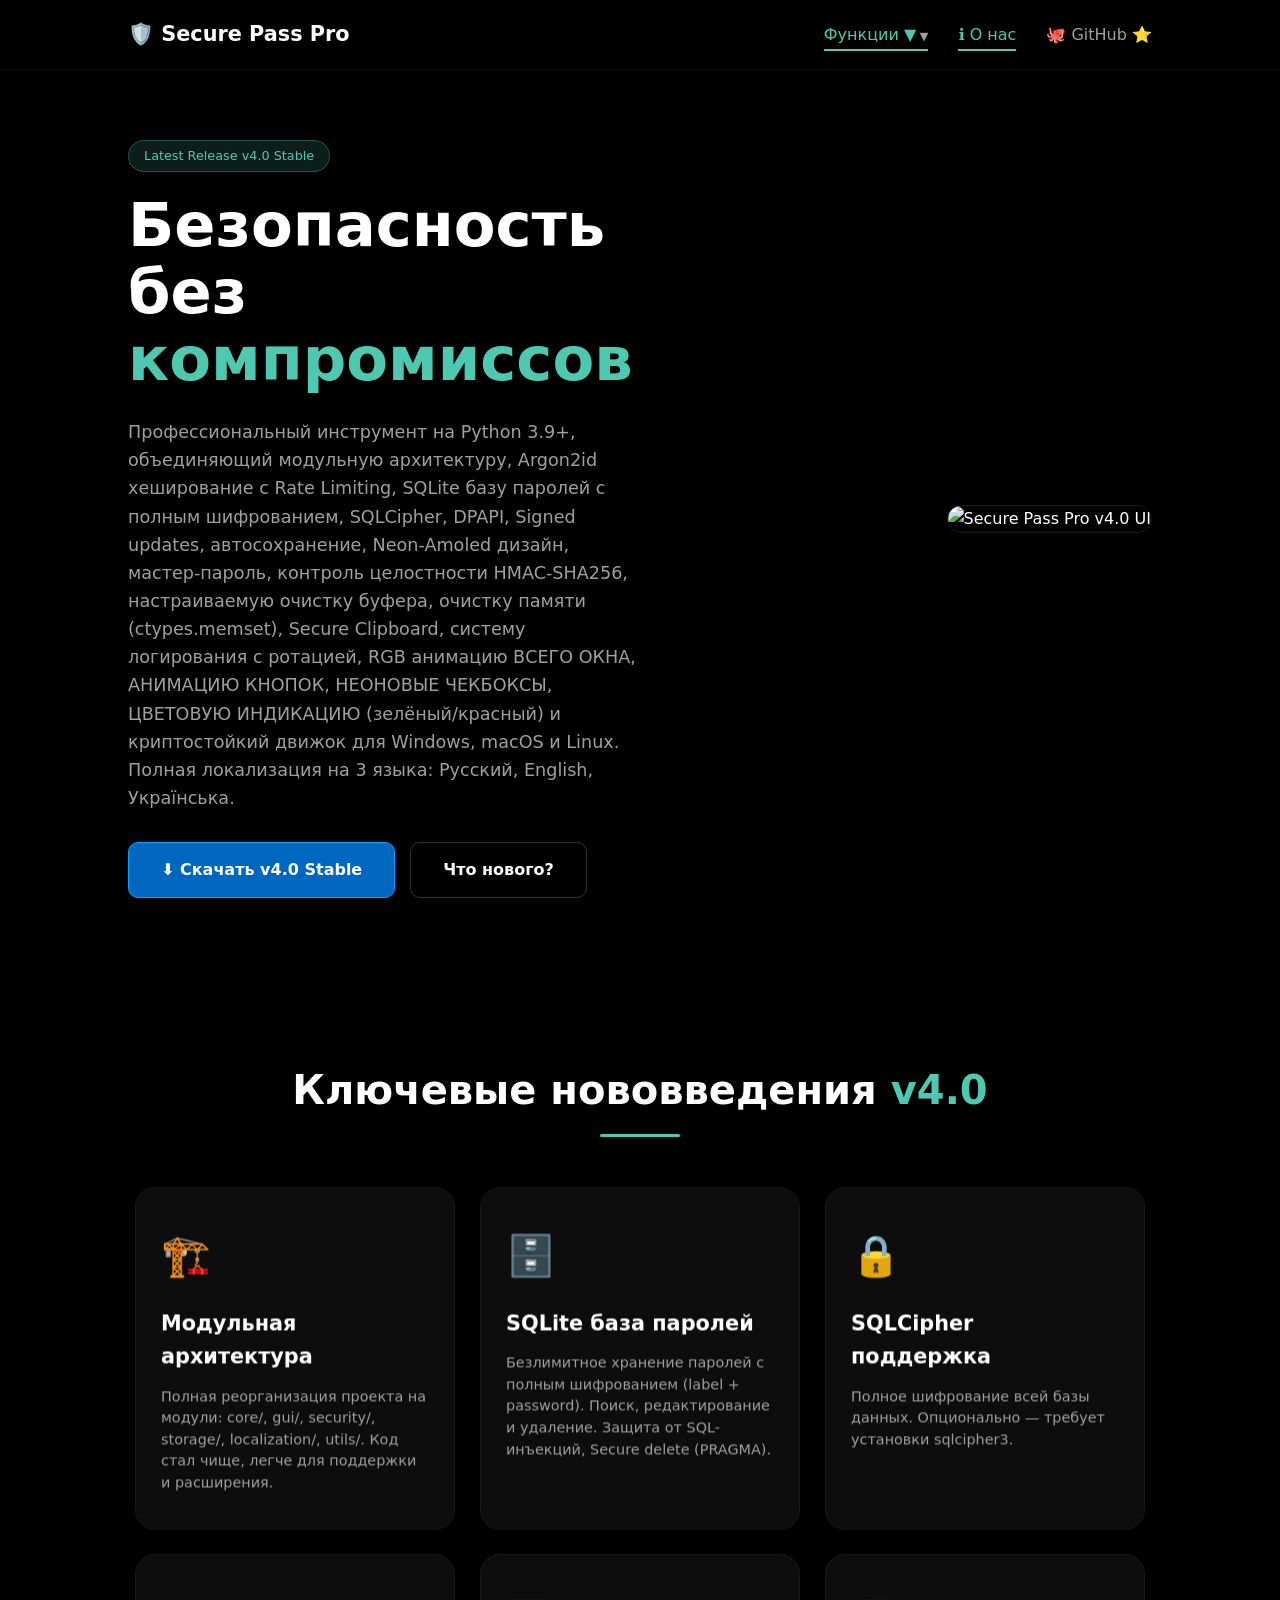
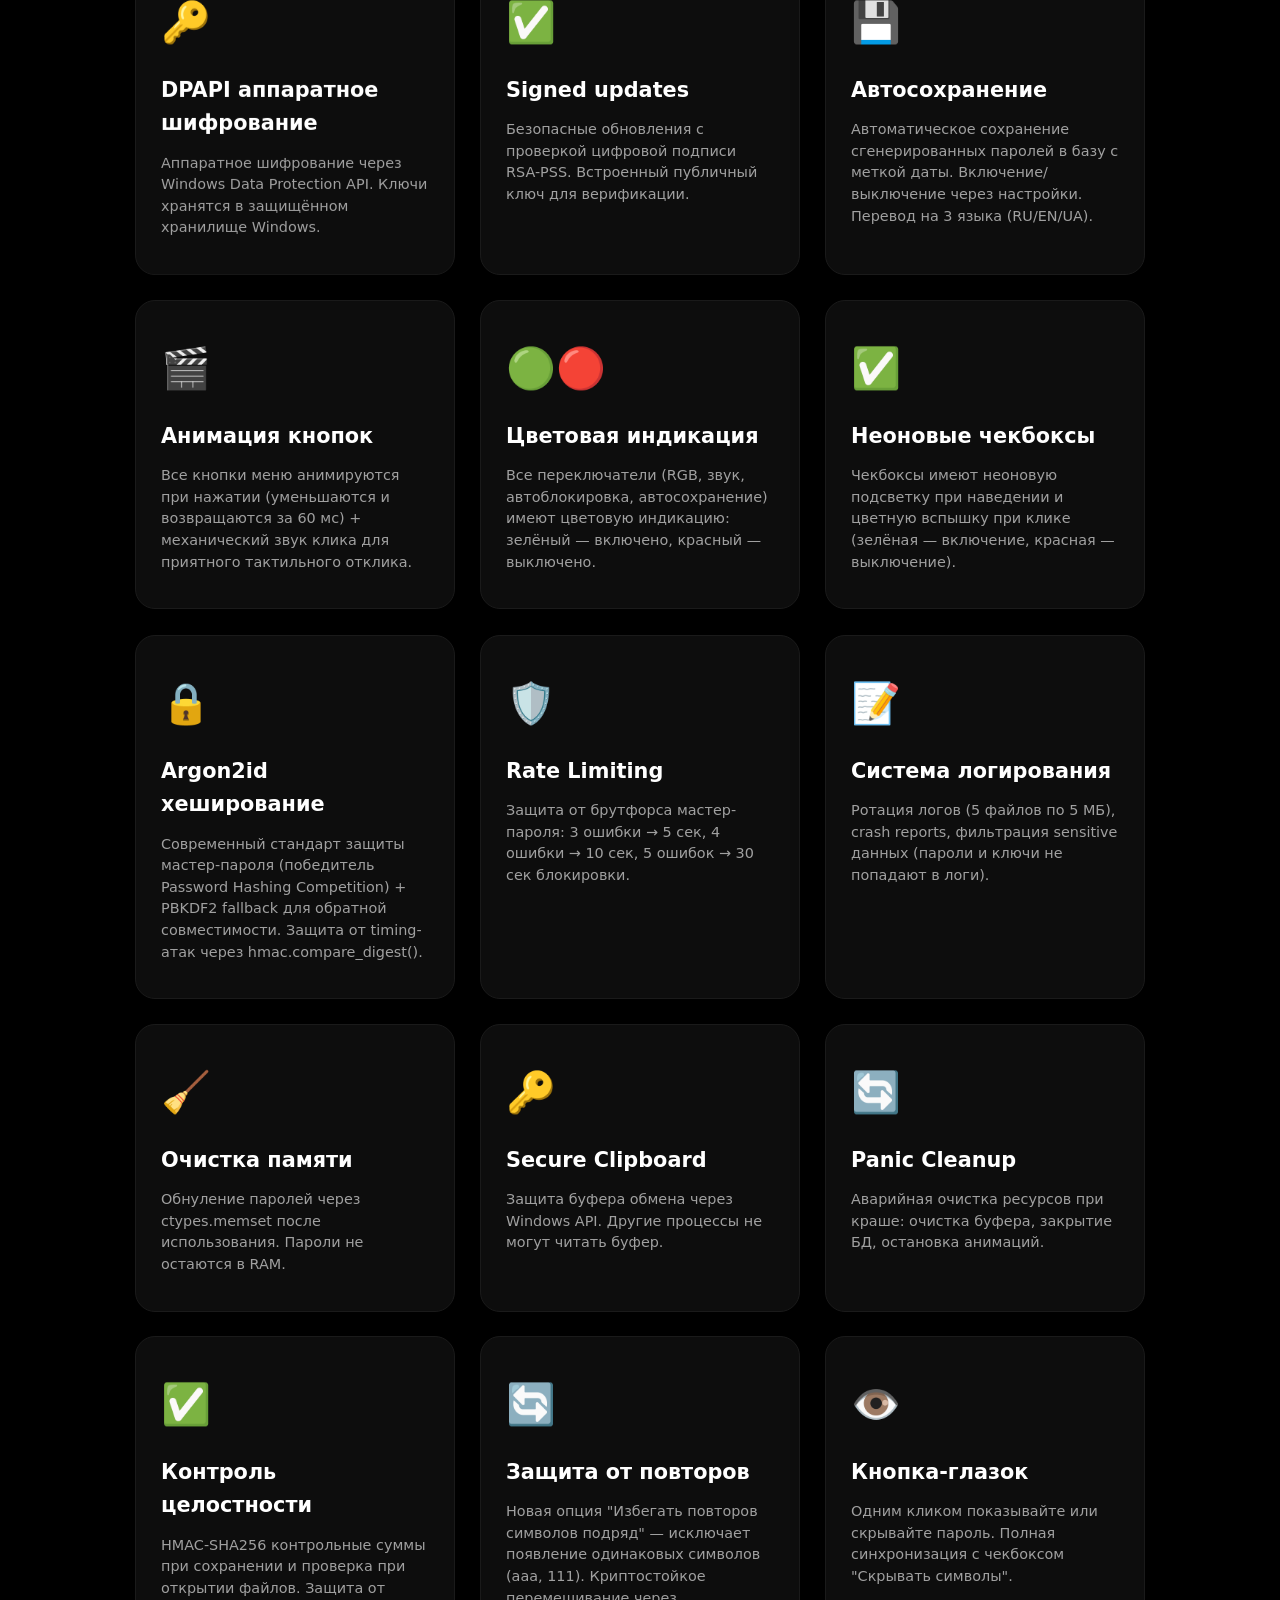
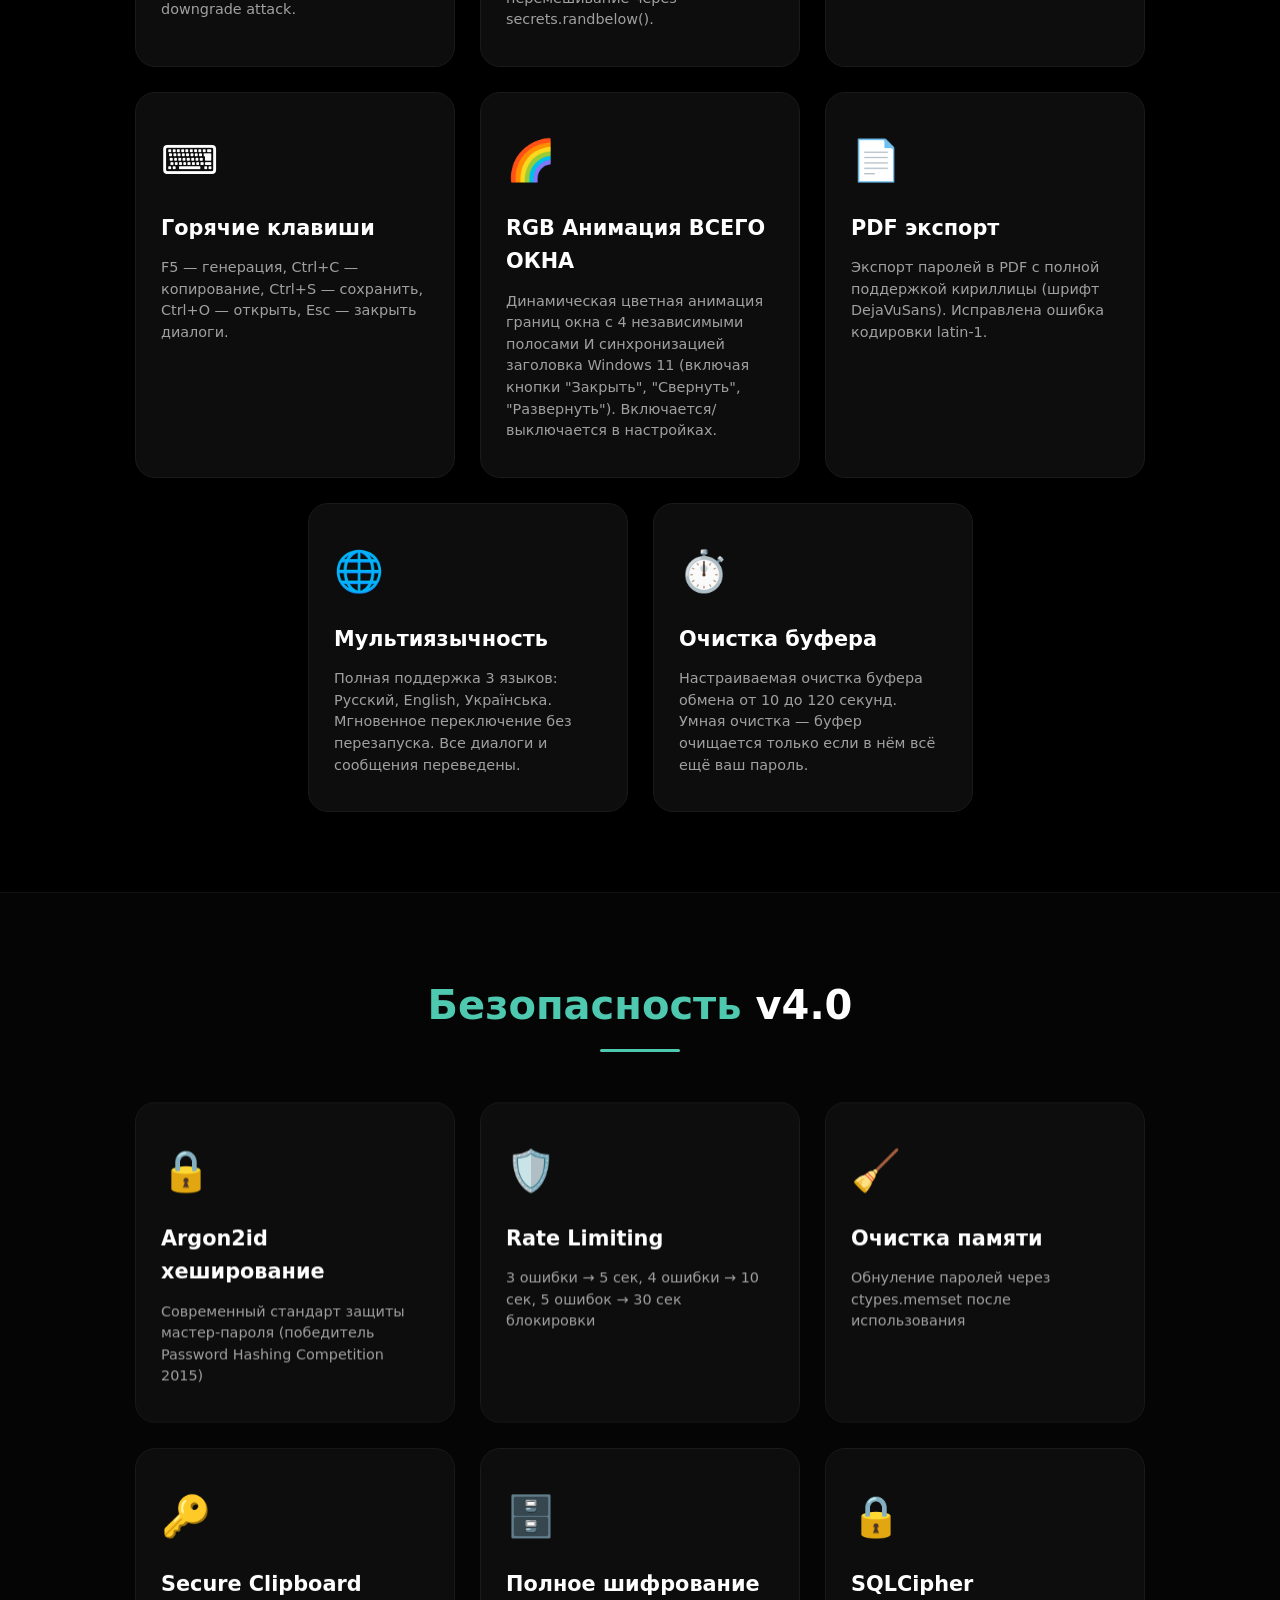
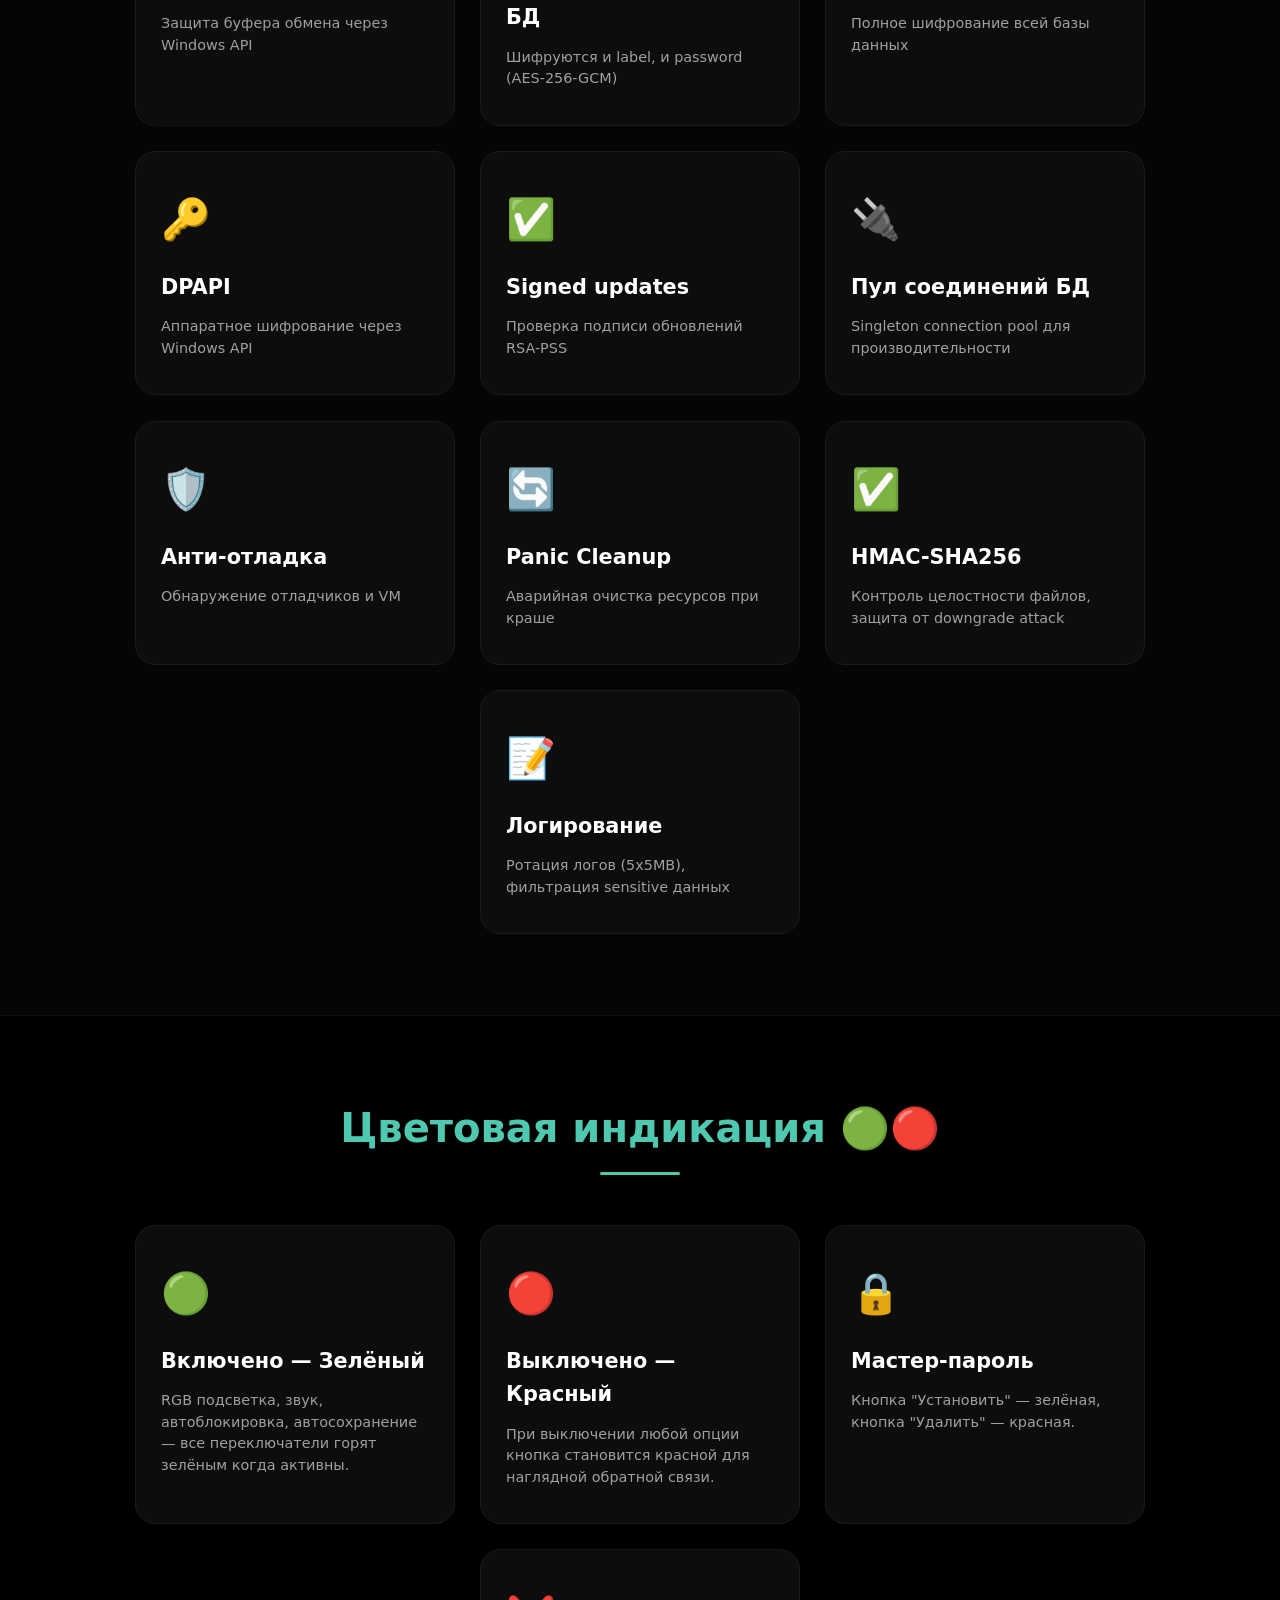
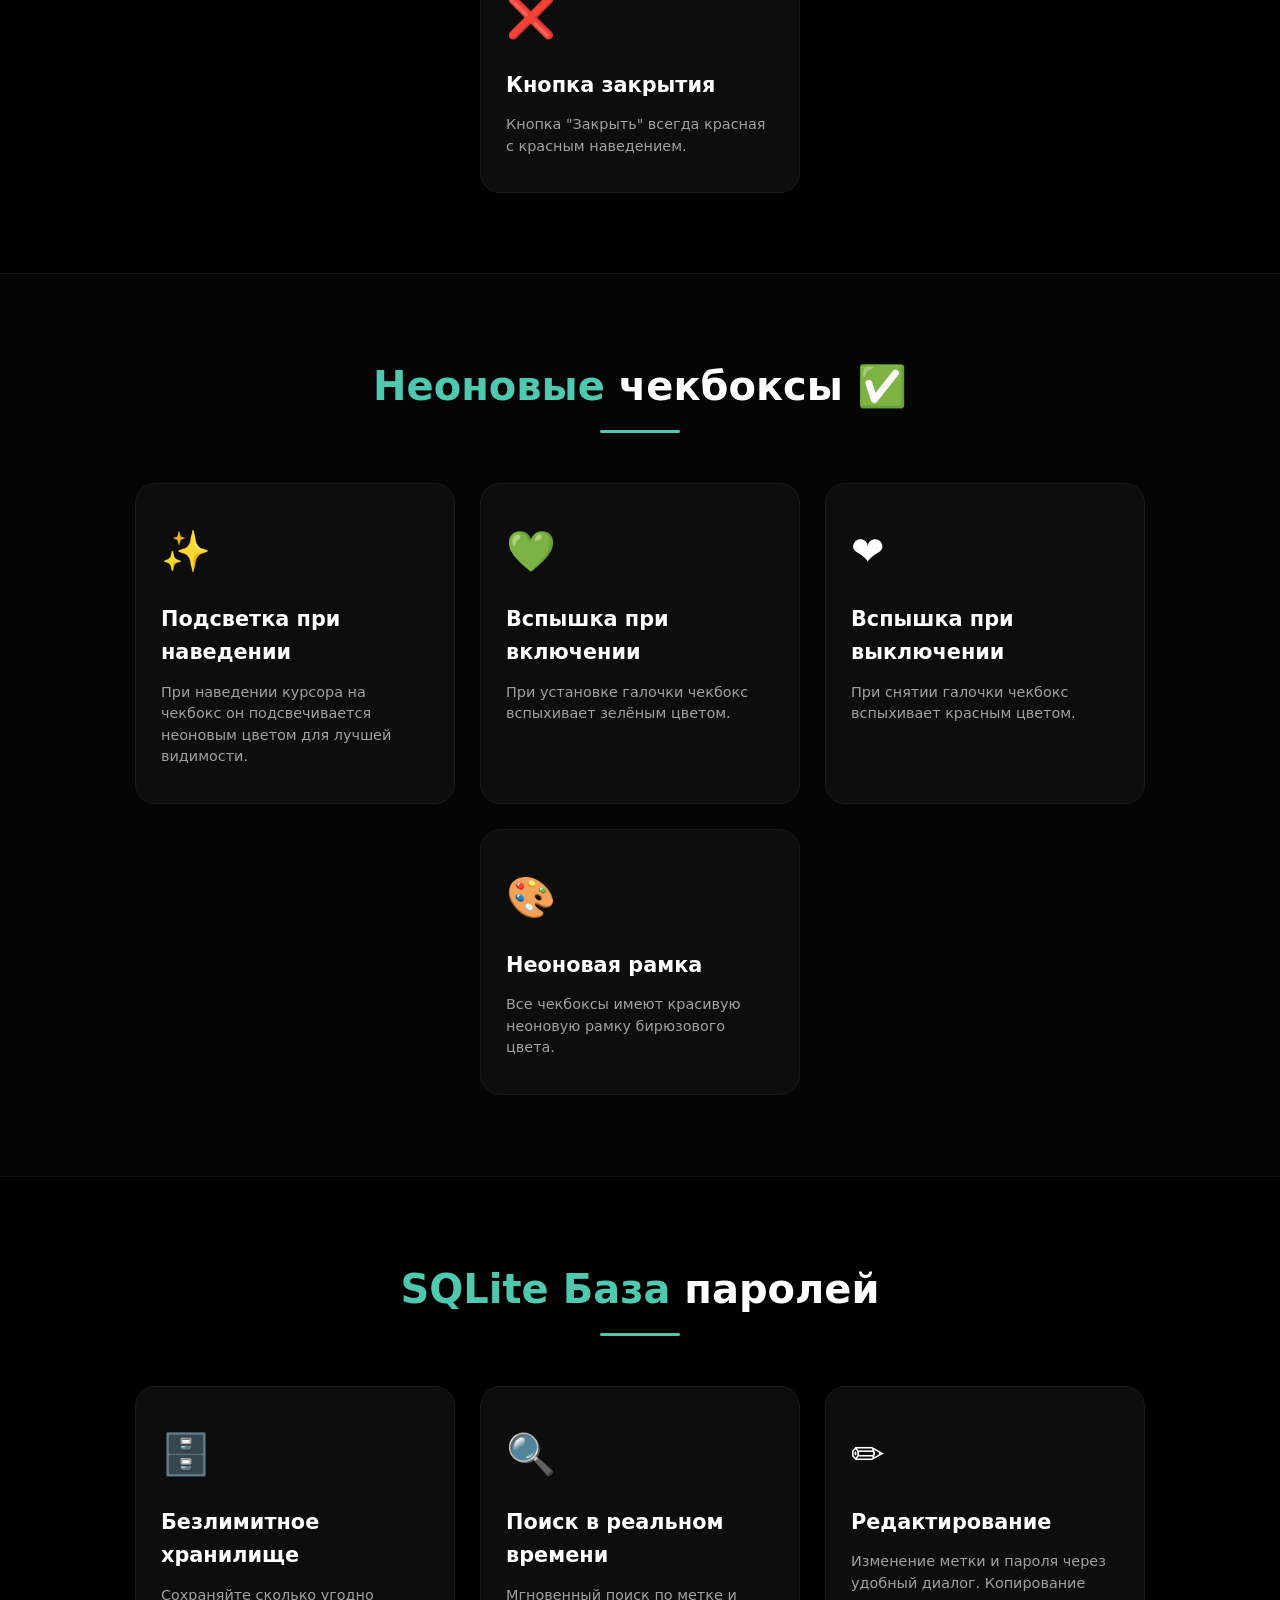
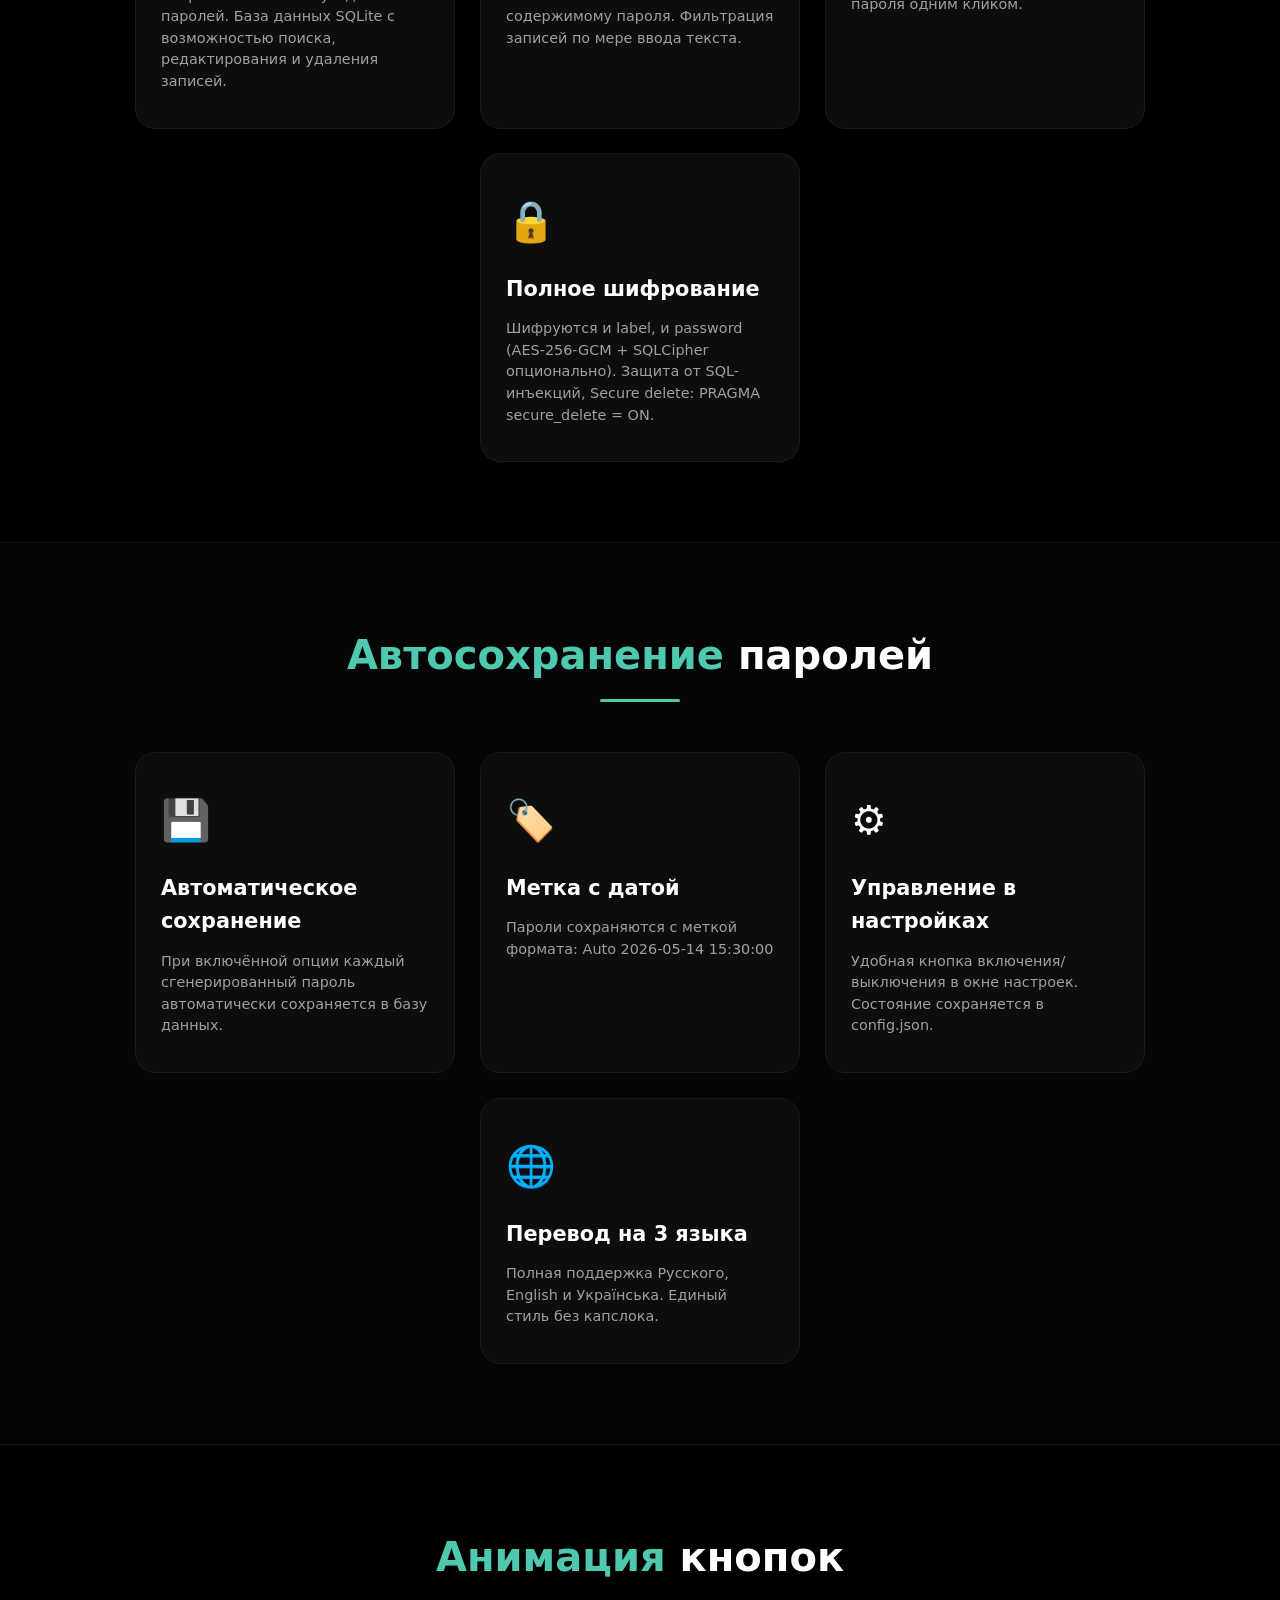
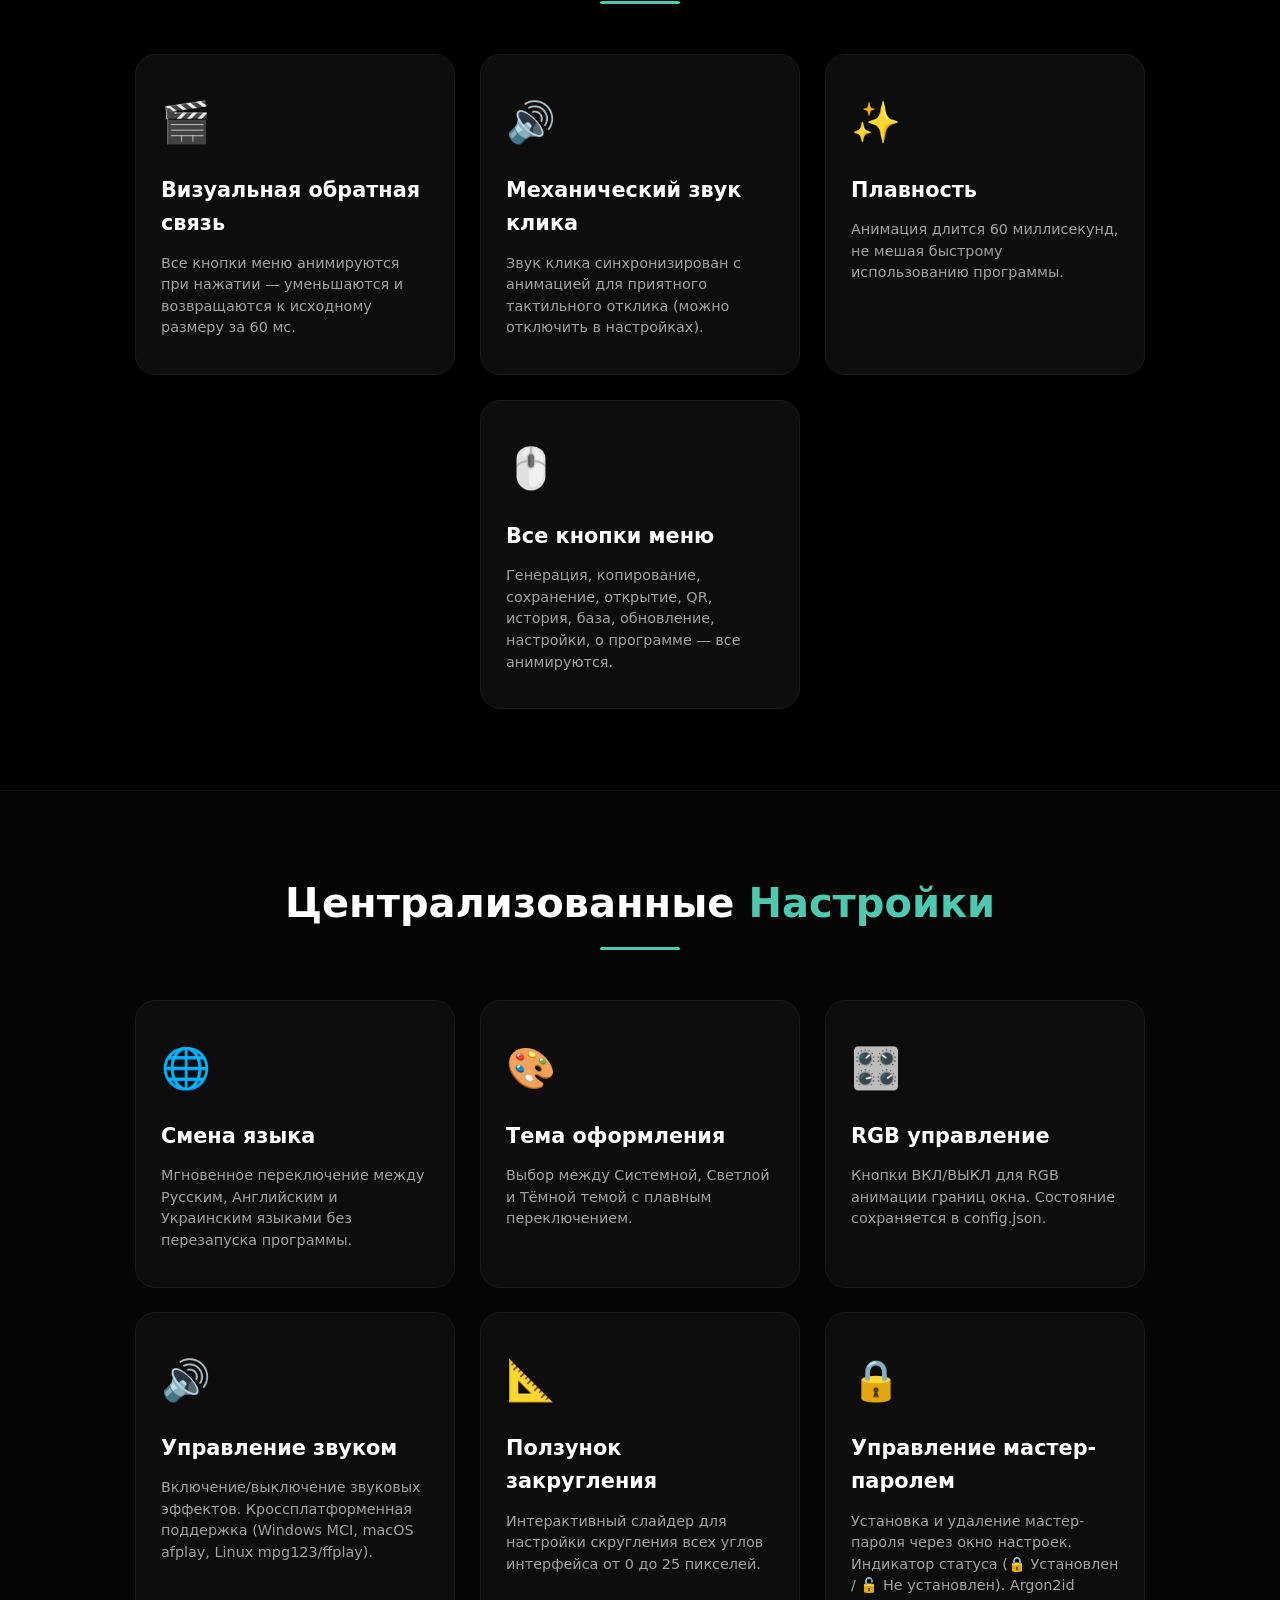
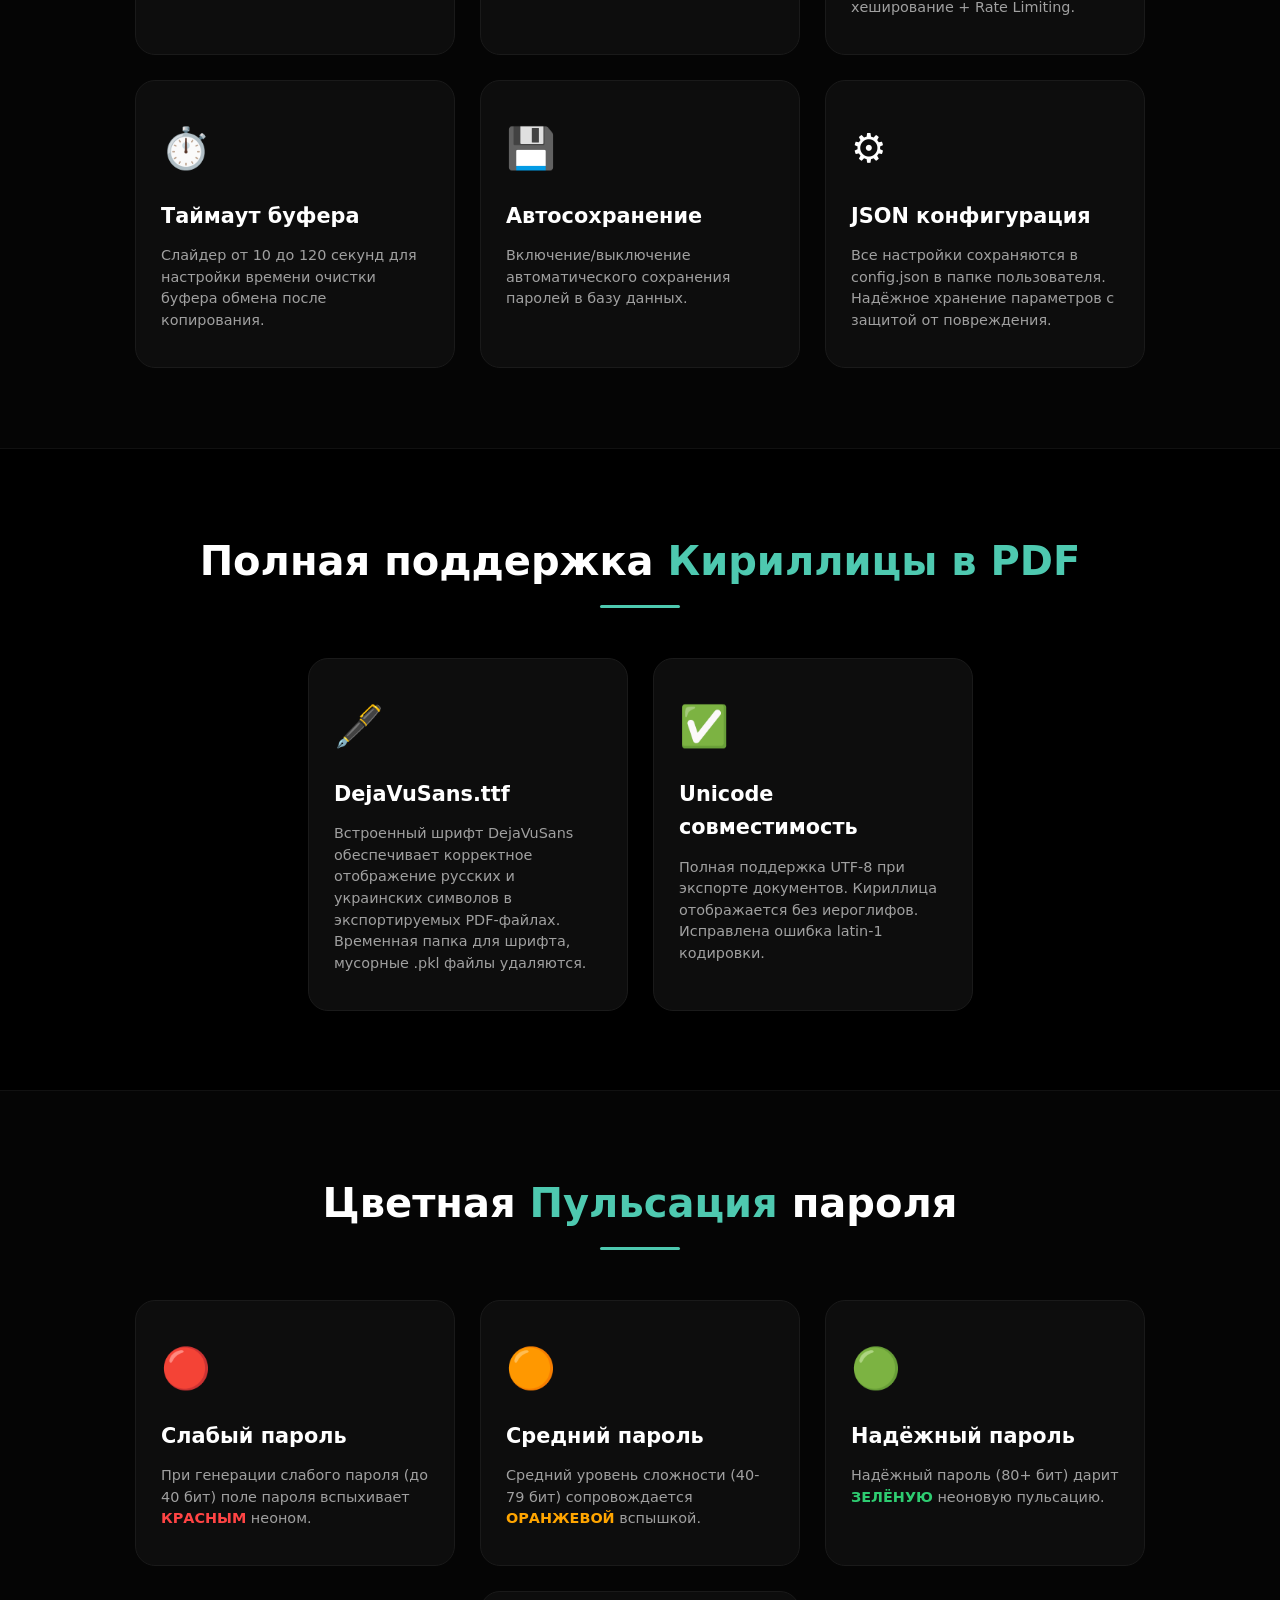
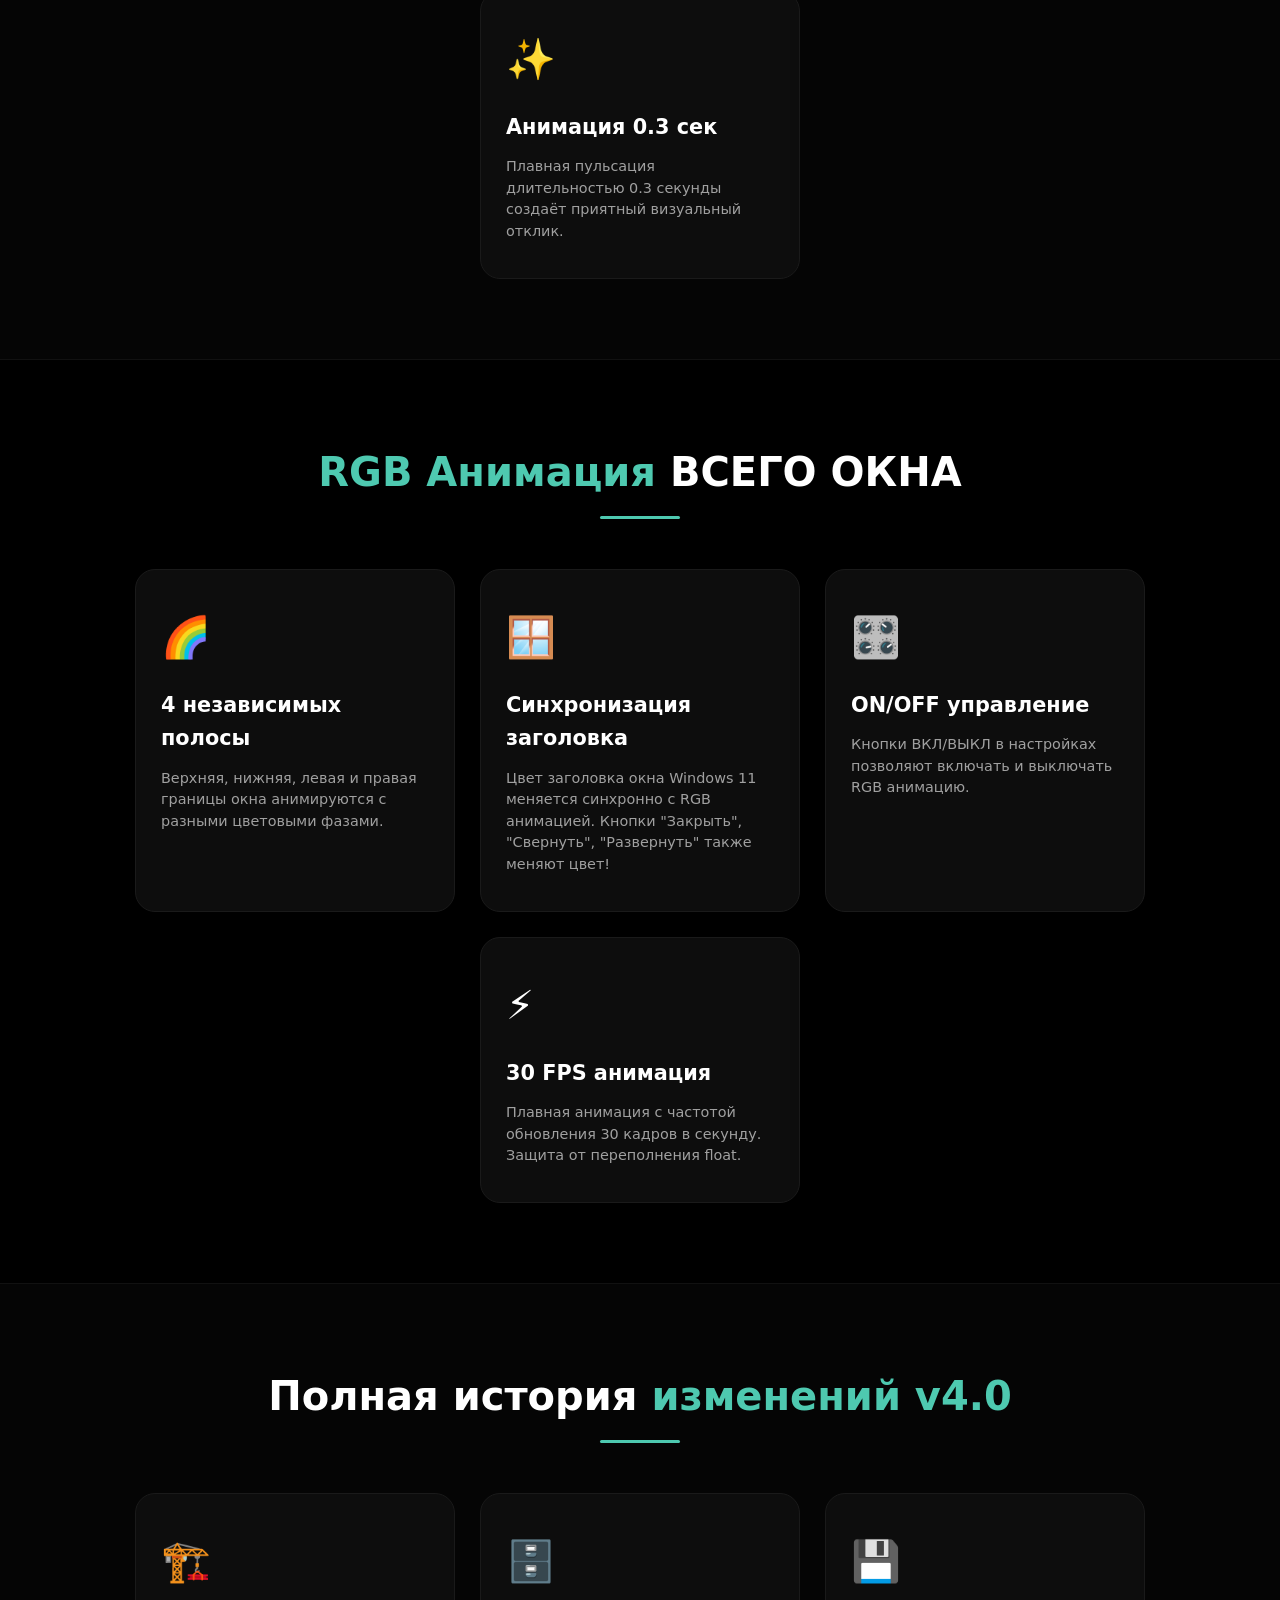
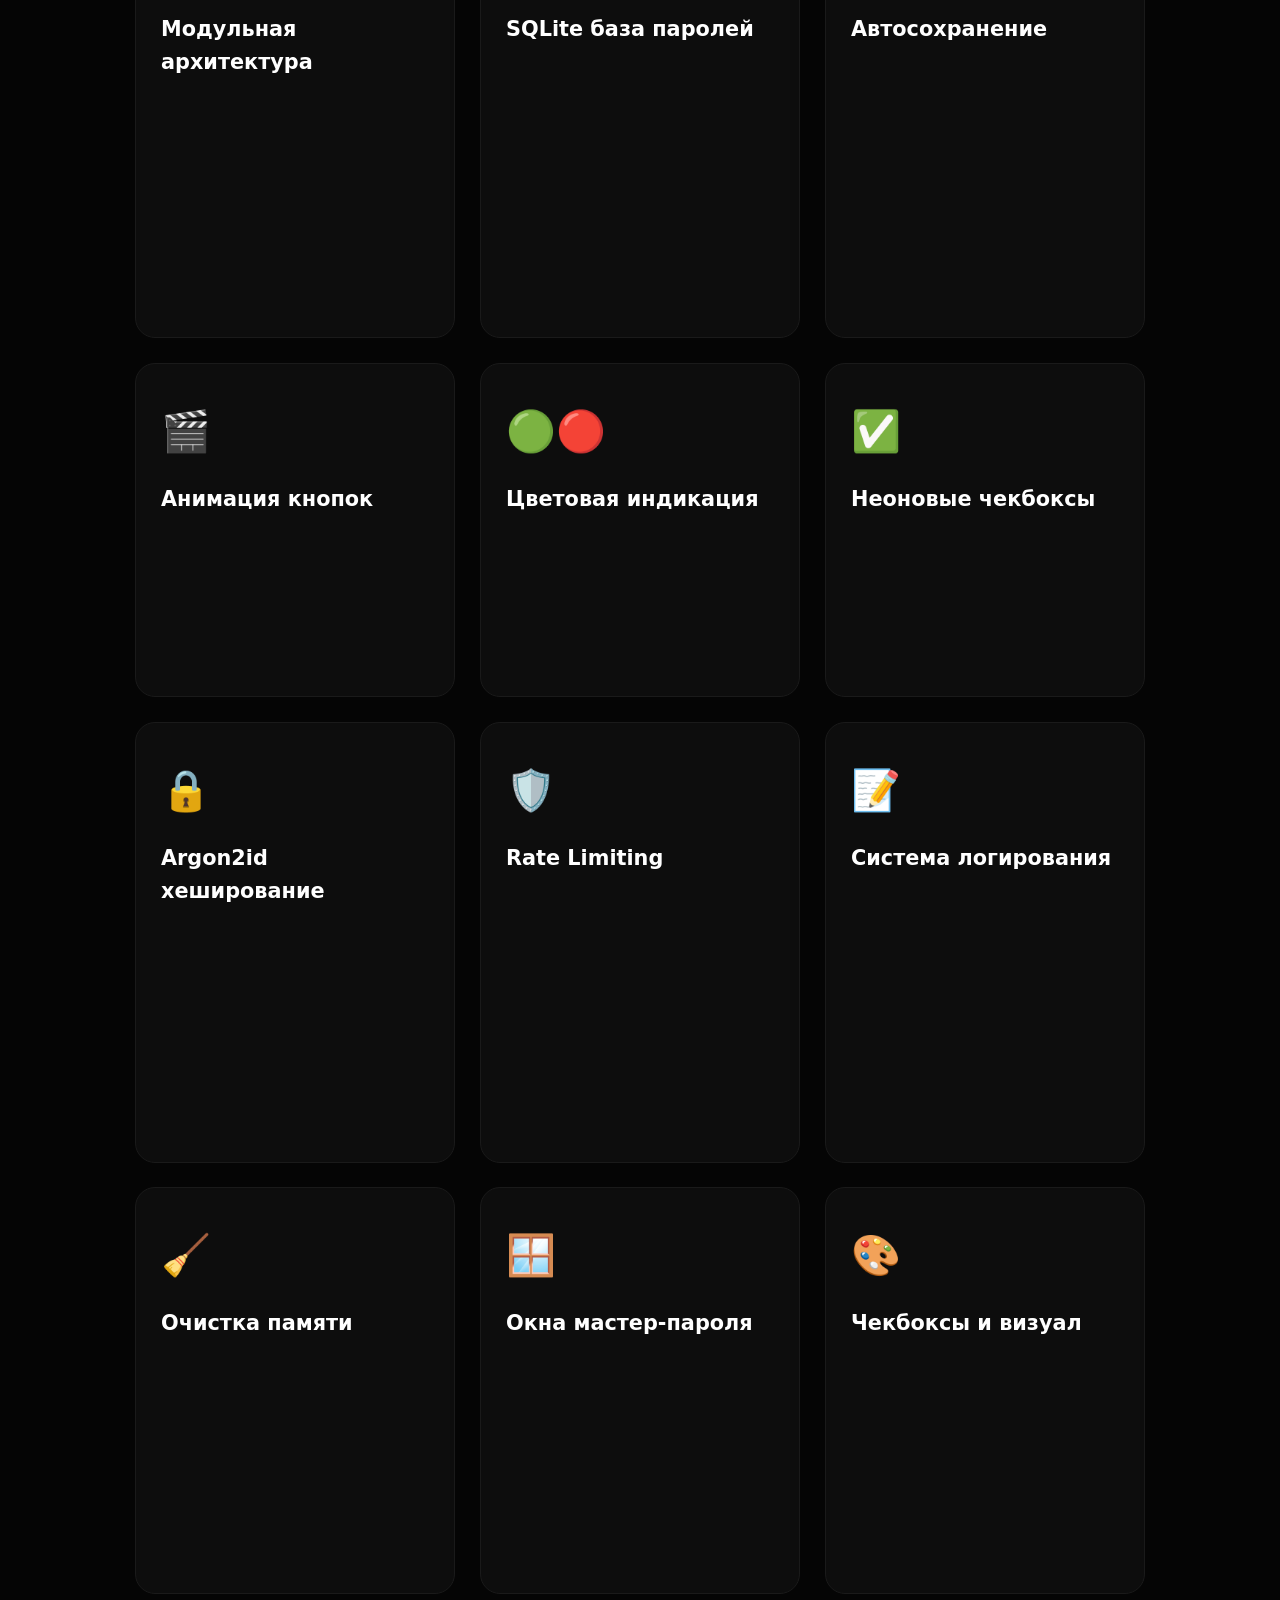
==== commit 504548a6: "Add files via upload" ====
--- a/index.html
+++ b/index.html
@@ -3,7 +3,7 @@
 <head>
     <meta charset="UTF-8">
     <meta name="viewport" content="width=device-width, initial-scale=1.0">
-    <meta name="description" content="Secure Pass Pro v4.0 — Профессиональный генератор паролей. Модульная архитектура, Argon2id хеширование, SQLite база паролей, автосохранение, Master-пароль, Rate Limiting, система логирования, очистка памяти (ctypes.memset), Secure Clipboard, полное шифрование БД, анти-отладка, panic cleanup, контроль целостности HMAC-SHA256, защита от повторов, настраиваемая очистка буфера (10-120 сек), RGB анимация ВСЕГО ОКНА, АНИМАЦИЯ КНОПОК, НЕОНОВЫЕ ЧЕКБОКСЫ, ЦВЕТОВАЯ ИНДИКАЦИЯ (зелёный/красный), Amoled UI с неоновой подсветкой, расчет энтропии, просмотр PDF и криптостойкость. Цветная пульсация пароля: красный (слабый), оранжевый (средний), зелёный (надёжный). Кроссплатформенная поддержка Windows, macOS, Linux. Полная локализация на 3 языка: Русский, English, Українська.">
+    <meta name="description" content="Secure Pass Pro v4.0 — Профессиональный генератор паролей. Модульная архитектура, Argon2id хеширование, SQLite база паролей, автосохранение, Master-пароль, Rate Limiting, система логирования, очистка памяти (ctypes.memset), Secure Clipboard, полное шифрование БД, анти-отладка, panic cleanup, контроль целостности HMAC-SHA256, защита от повторов, настраиваемая очистка буфера (10-120 сек), RGB анимация ВСЕГО ОКНА, АНИМАЦИЯ КНОПОК, НЕОНОВЫЕ ЧЕКБОКСЫ, ЦВЕТОВАЯ ИНДИКАЦИЯ (зелёный/красный), Amoled UI с неоновой подсветкой, расчет энтропии, просмотр PDF и криптостойкость. Цветная пульсация пароля: красный (слабый), оранжевый (средний), зелёный (надёжный). Кроссплатформенная поддержка Windows, macOS, Linux. Полная локализация на 3 языка: Русский, English, Українська. SQLCipher полное шифрование БД, DPAPI аппаратное шифрование, Signed updates с проверкой подписи RSA-PSS.">
     <title>Secure Pass Pro v4.0 | Профессиональная защита паролей</title>
     
     <link rel="icon" type="image/png" href="https://github.com/Maximka1993271/Password-Generator-Python/blob/main/app_icon.png?raw=true">
@@ -11,6 +11,17 @@
     
     <link href="https://fonts.googleapis.com/css2?family=Inter:wght@300;400;600;800&display=swap" rel="stylesheet">
     <link rel="stylesheet" href="style.css">
+    <style>
+        /* Увеличенное расстояние между картинкой и текстом */
+        .hero {
+            gap: 60px;
+        }
+        @media (max-width: 768px) {
+            .hero {
+                gap: 40px;
+            }
+        }
+    </style>
 </head>
 <body>
 
@@ -34,24 +45,8 @@
                         <a href="#autosave-section">💾 Автосохранение</a>
                         <a href="#security-audit">🔒 Аудит безопасности</a>
                         <a href="#tech-specs">💻 Тех-стек</a>
-                    </div>
-                </li>
-                <li><a href="#changelog-section">📋 История версий</a></li>
-                <li class="dropdown">
-                    <a href="#">📥 Скачать ▼</a>
-                    <div class="dropdown-content">
-                        <div class="dropdown-item-group">
-                            <strong>Secure Pass Pro v4.0 (Рекомендуется)</strong>
-                            <div class="download-buttons-inline">
-                                <a href="https://github.com/Maximka1993271/Password-Generator-Python/releases/download/v4.0/SecurePassPro.exe" class="download-btn-small download-btn-v40-small">⬇️ Скачать v4.0 (.EXE)</a>
-                            </div>
-                        </div>
-                        <div class="dropdown-item-group">
-                            <strong>Архивная версия</strong>
-                            <div class="submenu-links">
-                                <a href="https://github.com/Maximka1993271/Password-Generator-Python/releases/download/v2.0/SecurePassPro.exe">📦 Secure Pass Pro v2.0.0 (Classic)</a>
-                            </div>
-                        </div>
+                        <a href="#changelog-section">📋 История версий</a>
+                        <a href="#download-center">📥 Скачать</a>
                     </div>
                 </li>
                 <li><a href="#" id="about-btn">ℹ️ О нас</a></li>
@@ -59,26 +54,6 @@
             </ul>
         </nav>
     </header>
-
-    <!-- Вторая строка навигации (быстрые ссылки) -->
-    <div class="nav-secondary">
-        <ul>
-            <li><a href="#v40-section">Возможности</a></li>
-            <li><a href="#security-section">Безопасность</a></li>
-            <li><a href="#settings-section">Настройки</a></li>
-            <li><a href="#pdf-section">PDF</a></li>
-            <li><a href="#animation-section">Анимации</a></li>
-            <li><a href="#button-animation-section">Анимация кнопок</a></li>
-            <li><a href="#color-indication-section">Цветовая индикация</a></li>
-            <li><a href="#checkbox-section">Чекбоксы</a></li>
-            <li><a href="#rgb-section">RGB</a></li>
-            <li><a href="#database-section">База</a></li>
-            <li><a href="#changelog-section">История</a></li>
-            <li><a href="#security-audit">Аудит</a></li>
-            <li><a href="#tech-specs">Тех-стек</a></li>
-            <li><a href="#download-center">Скачать</a></li>
-        </ul>
-    </div>
 
     <!-- Модальное окно "О нас" (GitHub страница) -->
     <div id="github-modal" class="github-page">
@@ -107,7 +82,7 @@
                 </div>
             </div>
             
-            <p><strong>Secure Pass Pro</strong> — это современный десктопный генератор паролей, построенный на Python и CustomTkinter. Программа сочетает криптографически стойкую генерацию, многоязычный интерфейс (RU/EN/UA), экспорт QR-кодов, контроль целостности файлов через HMAC-SHA256, защиту мастер-паролем (Argon2id + Rate Limiting) и стильный Amoled-дизайн с RGB-анимацией.</p>
+            <p><strong>Secure Pass Pro</strong> — это современный десктопный генератор паролей, построенный на Python и CustomTkinter. Программа сочетает криптографически стойкую генерацию, многоязычный интерфейс (RU/EN/UA), экспорт QR-кодов, контроль целостности файлов через HMAC-SHA256, защиту мастер-паролем (Argon2id + Rate Limiting), SQLCipher полное шифрование БД, DPAPI аппаратное шифрование, Signed updates с проверкой подписи RSA-PSS и стильный Amoled-дизайн с RGB-анимацией.</p>
             
             <ul>
                 <li>🎬 Анимация всех кнопок меню (визуальная обратная связь при нажатии)</li>
@@ -124,6 +99,9 @@
                 <li>💾 Автосохранение паролей (вкл/выкл)</li>
                 <li>🏗️ Полностью модульная архитектура (core/, gui/, security/, storage/, localization/, utils/)</li>
                 <li>🔄 Panic cleanup — аварийная очистка ресурсов при краше</li>
+                <li>🚀 SQLCipher — полное шифрование базы данных</li>
+                <li>🔑 DPAPI — аппаратное шифрование через Windows API</li>
+                <li>✅ Signed updates — проверка подписи обновлений RSA-PSS</li>
             </ul>
             
             <a href="https://github.com/Maximka1993271/Password-Generator-Python" target="_blank" class="github-btn">🚀 Перейти на GitHub →</a>
@@ -139,7 +117,7 @@
         <div class="hero-content">
             <div class="version-badge">Latest Release v4.0 Stable</div>
             <h1>Безопасность без <br><span class="highlight">компромиссов</span></h1>
-            <p>Профессиональный инструмент на Python 3.9+, объединяющий модульную архитектуру, Argon2id хеширование с Rate Limiting, SQLite базу паролей с полным шифрованием, автосохранение, Neon-Amoled дизайн, мастер-пароль, контроль целостности HMAC-SHA256, настраиваемую очистку буфера, очистку памяти (ctypes.memset), Secure Clipboard, систему логирования с ротацией, RGB анимацию ВСЕГО ОКНА, АНИМАЦИЮ КНОПОК, НЕОНОВЫЕ ЧЕКБОКСЫ, ЦВЕТОВУЮ ИНДИКАЦИЮ (зелёный/красный) и криптостойкий движок для Windows, macOS и Linux. Полная локализация на 3 языка: Русский, English, Українська.</p>
+            <p>Профессиональный инструмент на Python 3.9+, объединяющий модульную архитектуру, Argon2id хеширование с Rate Limiting, SQLite базу паролей с полным шифрованием, SQLCipher, DPAPI, Signed updates, автосохранение, Neon-Amoled дизайн, мастер-пароль, контроль целостности HMAC-SHA256, настраиваемую очистку буфера, очистку памяти (ctypes.memset), Secure Clipboard, систему логирования с ротацией, RGB анимацию ВСЕГО ОКНА, АНИМАЦИЮ КНОПОК, НЕОНОВЫЕ ЧЕКБОКСЫ, ЦВЕТОВУЮ ИНДИКАЦИЮ (зелёный/красный) и криптостойкий движок для Windows, macOS и Linux. Полная локализация на 3 языка: Русский, English, Українська.</p>
             <div class="hero-btns">
                 <a href="https://github.com/Maximka1993271/Password-Generator-Python/releases/download/v4.0/SecurePassPro.exe" class="btn-primary">⬇️ Скачать v4.0 Stable</a>
                 <a href="#v40-section" class="btn-secondary">Что нового?</a>
@@ -155,6 +133,9 @@
         <div class="features-grid">
             <div class="card"><div class="card-icon">🏗️</div><h3>Модульная архитектура</h3><p>Полная реорганизация проекта на модули: core/, gui/, security/, storage/, localization/, utils/. Код стал чище, легче для поддержки и расширения.</p></div>
             <div class="card"><div class="card-icon">🗄️</div><h3>SQLite база паролей</h3><p>Безлимитное хранение паролей с полным шифрованием (label + password). Поиск, редактирование и удаление. Защита от SQL-инъекций, Secure delete (PRAGMA).</p></div>
+            <div class="card"><div class="card-icon">🔒</div><h3>SQLCipher поддержка</h3><p>Полное шифрование всей базы данных. Опционально — требует установки sqlcipher3.</p></div>
+            <div class="card"><div class="card-icon">🔑</div><h3>DPAPI аппаратное шифрование</h3><p>Аппаратное шифрование через Windows Data Protection API. Ключи хранятся в защищённом хранилище Windows.</p></div>
+            <div class="card"><div class="card-icon">✅</div><h3>Signed updates</h3><p>Безопасные обновления с проверкой цифровой подписи RSA-PSS. Встроенный публичный ключ для верификации.</p></div>
             <div class="card"><div class="card-icon">💾</div><h3>Автосохранение</h3><p>Автоматическое сохранение сгенерированных паролей в базу с меткой даты. Включение/выключение через настройки. Перевод на 3 языка (RU/EN/UA).</p></div>
             <div class="card"><div class="card-icon">🎬</div><h3>Анимация кнопок</h3><p>Все кнопки меню анимируются при нажатии (уменьшаются и возвращаются за 60 мс) + механический звук клика для приятного тактильного отклика.</p></div>
             <div class="card"><div class="card-icon">🟢🔴</div><h3>Цветовая индикация</h3><p>Все переключатели (RGB, звук, автоблокировка, автосохранение) имеют цветовую индикацию: зелёный — включено, красный — выключено.</p></div>
@@ -185,6 +166,9 @@
             <div class="card"><div class="card-icon">🧹</div><h3>Очистка памяти</h3><p>Обнуление паролей через ctypes.memset после использования</p></div>
             <div class="card"><div class="card-icon">🔑</div><h3>Secure Clipboard</h3><p>Защита буфера обмена через Windows API</p></div>
             <div class="card"><div class="card-icon">🗄️</div><h3>Полное шифрование БД</h3><p>Шифруются и label, и password (AES-256-GCM)</p></div>
+            <div class="card"><div class="card-icon">🔒</div><h3>SQLCipher</h3><p>Полное шифрование всей базы данных</p></div>
+            <div class="card"><div class="card-icon">🔑</div><h3>DPAPI</h3><p>Аппаратное шифрование через Windows API</p></div>
+            <div class="card"><div class="card-icon">✅</div><h3>Signed updates</h3><p>Проверка подписи обновлений RSA-PSS</p></div>
             <div class="card"><div class="card-icon">🔌</div><h3>Пул соединений БД</h3><p>Singleton connection pool для производительности</p></div>
             <div class="card"><div class="card-icon">🛡️</div><h3>Анти-отладка</h3><p>Обнаружение отладчиков и VM</p></div>
             <div class="card"><div class="card-icon">🔄</div><h3>Panic Cleanup</h3><p>Аварийная очистка ресурсов при краше</p></div>
@@ -222,7 +206,7 @@
             <div class="card"><div class="card-icon">🗄️</div><h3>Безлимитное хранилище</h3><p>Сохраняйте сколько угодно паролей. База данных SQLite с возможностью поиска, редактирования и удаления записей.</p></div>
             <div class="card"><div class="card-icon">🔍</div><h3>Поиск в реальном времени</h3><p>Мгновенный поиск по метке и содержимому пароля. Фильтрация записей по мере ввода текста.</p></div>
             <div class="card"><div class="card-icon">✏️</div><h3>Редактирование</h3><p>Изменение метки и пароля через удобный диалог. Копирование пароля одним кликом.</p></div>
-            <div class="card"><div class="card-icon">🔒</div><h3>Полное шифрование</h3><p>Шифруются и label, и password (AES-256-GCM). Защита от SQL-инъекций, Secure delete: PRAGMA secure_delete = ON.</p></div>
+            <div class="card"><div class="card-icon">🔒</div><h3>Полное шифрование</h3><p>Шифруются и label, и password (AES-256-GCM + SQLCipher опционально). Защита от SQL-инъекций, Secure delete: PRAGMA secure_delete = ON.</p></div>
         </div>
     </section>
 
@@ -317,6 +301,7 @@
             <div class="card"><div class="card-icon">📁</div><h3>Файловые операции</h3><ul><li>✅ Убрано дублирование .sha256 файлов</li><li>✅ HMAC-SHA256 вместо SHA-256</li><li>✅ Защита от downgrade attack</li><li>✅ Миграция legacy хешей</li></ul></div>
             <div class="card"><div class="card-icon">📄</div><h3>PDF экспорт</h3><ul><li>✅ Исправлена ошибка latin-1 кодировки</li><li>✅ Удалены мусорные .pkl файлы</li><li>✅ Временная папка для шрифта</li><li>✅ Запасной механизм без DejaVuSans</li></ul></div>
             <div class="card"><div class="card-icon">🔧</div><h3>Технические улучшения (18.05.2026)</h3><ul><li>✅ Замена 84 блоков except Exception на конкретные типы (InvalidTag, ValueError, OSError, PermissionError, sqlite3.Error, URLError, TimeoutError, tk.TclError, AttributeError)</li><li>✅ Улучшено логирование ошибок — добавлены вызовы logger.error() и logger.debug() во все критичные места</li><li>✅ Исправлен security/antidebug.py — восстановлена функция init_anti_debug(), добавлены тихие версии детекторов</li><li>✅ Обновлена локализация — добавлены недостающие ключи (err_encrypt, err_decrypt, err_database, err_network, err_permission, status_ok, status_error, status_warning, please_wait)</li><li>✅ Модульная архитектура закреплена — полное разделение на core/, gui/, security/, storage/, localization/, utils/</li><li>✅ 11 файлов исправлено — все mixins, security-модули, database, widgets, lang</li></ul></div>
+            <div class="card"><div class="card-icon">🚀</div><h3>Enterprise-улучшения (19.05.2026)</h3><ul><li>✅ SQLCipher — полное шифрование базы данных</li><li>✅ DPAPI — аппаратное шифрование через Windows API</li><li>✅ Signed updates — проверка подписи обновлений RSA-PSS</li><li>✅ Key rotation — ротация ключей шифрования</li><li>✅ Full metadata encryption — скрытие метаданных таблиц БД</li></ul></div>
         </div>
 
         <div style="display: flex; justify-content: center; gap: 30px; flex-wrap: wrap; margin-top: 40px;">
@@ -341,6 +326,8 @@
             <div class="card"><div class="card-icon">🔑</div><h3>Secure Clipboard</h3><p>Защита буфера обмена через Windows API.</p></div>
             <div class="card"><div class="card-icon">📝</div><h3>Логирование</h3><p>Ротация логов, crash reports, фильтрация sensitive данных.</p></div>
             <div class="card"><div class="card-icon">🔄</div><h3>Panic Cleanup</h3><p>Аварийная очистка ресурсов при краше.</p></div>
+            <div class="card"><div class="card-icon">🔒</div><h3>SQLCipher</h3><p>Полное шифрование базы данных.</p></div>
+            <div class="card"><div class="card-icon">🔑</div><h3>DPAPI</h3><p>Аппаратное шифрование через Windows API.</p></div>
         </div>
     </section>
 
@@ -361,6 +348,8 @@
             <div class="tech-item"><h4>🌈 RGB</h4><p>Анимация границ</p></div>
             <div class="tech-item"><h4>💾 Зеленый</h4><p>Автосохранение</p></div>
             <div class="tech-item"><h4>🗄️ Синий</h4><p>База паролей</p></div>
+            <div class="tech-item"><h4>🔒 SQLCipher</h4><p>Полное шифрование БД</p></div>
+            <div class="tech-item"><h4>🔑 DPAPI</h4><p>Аппаратное шифрование</p></div>
         </div>
     </section>
 
@@ -369,19 +358,22 @@
         <div class="tech-specs-container">
             <ul class="tech-list">
                 <li><strong>Разработчик:</strong> Максим Мельников (Maxim Melnikov)</li>
-                <li><strong>Версия:</strong> 4.0 Stable (18.05.2026)</li>
+                <li><strong>Версия:</strong> 4.0 Stable (19.05.2026)</li>
                 <li><strong>Архитектура:</strong> Полностью модульная (core/, gui/, security/, storage/, localization/, utils/)</li>
                 <li><strong>Ядро:</strong> Python 3.9+ (CSPRNG Secrets)</li>
                 <li><strong>Защита мастер-пароля:</strong> Argon2id + PBKDF2 fallback (600,000 итераций) + Rate Limiting</li>
-                <li><strong>Хранилище паролей:</strong> SQLite с полным шифрованием (AES-256-GCM), защита от SQL-инъекций, Secure delete</li>
+                <li><strong>Хранилище паролей:</strong> SQLite с полным шифрованием (AES-256-GCM + SQLCipher опционально), защита от SQL-инъекций, Secure delete</li>
                 <li><strong>Очистка памяти:</strong> ctypes.memset</li>
                 <li><strong>Secure Clipboard:</strong> Windows API</li>
+                <li><strong>Аппаратное шифрование:</strong> Windows DPAPI</li>
+                <li><strong>Обновления:</strong> Signed updates (RSA-PSS)</li>
                 <li><strong>Логирование:</strong> Ротация 5x5MB, фильтрация sensitive данных</li>
                 <li><strong>Автосохранение:</strong> Да (вкл/выкл, метка с датой)</li>
                 <li><strong>Анимация кнопок:</strong> Да (все кнопки меню, 60 мс, механический звук)</li>
                 <li><strong>Цветовая индикация:</strong> Да (зелёный — включено, красный — выключено)</li>
                 <li><strong>Неоновые чекбоксы:</strong> Да (подсветка при наведении, вспышка при клике)</li>
                 <li><strong>RGB подсветка:</strong> ВСЕГО ОКНА (4 границы + заголовок Windows 11)</li>
+                <li><strong>Настройка RGB:</strong> Скорость (3 режима) + Толщина (3 режима)</li>
                 <li><strong>Контроль целостности:</strong> HMAC-SHA256</li>
                 <li><strong>Очистка буфера:</strong> Настраиваемая 10-120 секунд + умная проверка содержимого</li>
                 <li><strong>Аудио:</strong> Кроссплатформенный (Windows MCI / macOS afplay / Linux mpg123/ffplay)</li>
@@ -394,7 +386,7 @@
             </ul>
             <div class="build-command">
                 <p class="command-label">// Команда сборки v4.0 (модульная версия)</p>
-                <code class="command-code">pyinstaller --noconfirm --onefile --windowed --clean --icon="icon.ico" --add-data "icon.ico;." --add-data "app_icon.ico;." --add-data "Computer Mouse Click.mp3;." --add-data "DejaVuSans.ttf;." --add-data "core;core" --add-data "gui;gui" --add-data "security;security" --add-data "storage;storage" --add-data "localization;localization" --add-data "utils;utils" --collect-all qrcode --collect-all customtkinter --collect-all PIL --collect-all argon2 --collect-all cryptography --hidden-import="PIL._tkinter_finder" --hidden-import="argon2" --hidden-import="argon2._ffi" --hidden-import="argon2._legacy" --hidden-import="fpdf" --hidden-import="sqlite3" --hidden-import="ctypes" --hidden-import="queue" --hidden-import="hashlib" --hidden-import="hmac" --hidden-import="threading" --hidden-import="webbrowser" --hidden-import="re" --hidden-import="atexit" --hidden-import="signal" --name "SecurePassPro" Secure_Pass_Pro.pyw</code>
+                <code class="command-code">pyinstaller --noconfirm --onefile --windowed --clean --icon="icon.ico" --add-data "icon.ico;." --add-data "app_icon.ico;." --add-data "Computer Mouse Click.mp3;." --add-data "DejaVuSans.ttf;." --add-data "core;core" --add-data "gui;gui" --add-data "security;security" --add-data "storage;storage" --add-data "localization;localization" --add-data "utils;utils" --collect-all qrcode --collect-all customtkinter --collect-all PIL --collect-all argon2 --collect-all cryptography --hidden-import="PIL._tkinter_finder" --hidden-import="argon2" --hidden-import="argon2._ffi" --hidden-import="argon2._legacy" --hidden-import="fpdf" --hidden-import="sqlite3" --hidden-import="ctypes" --hidden-import="queue" --hidden-import="hashlib" --hidden-import="hmac" --hidden-import="threading" --hidden-import="webbrowser" --hidden-import="re" --hidden-import="atexit" --hidden-import="signal" --hidden-import="requests" --hidden-import="secrets" --hidden-import="random" --name "SecurePassPro" Secure_Pass_Pro.pyw</code>
             </div>
         </div>
     </section>
@@ -405,7 +397,7 @@
             <div class="download-card highlight-card">
                 <div class="card-icon">🏆</div>
                 <h3>Secure Pass Pro v4.0</h3>
-                <p><b>Рекомендуется.</b> Модульная архитектура, Argon2id хеширование + Rate Limiting, SQLite база паролей с полным шифрованием, автосохранение, мастер-пароль, контроль целостности HMAC-SHA256, очистка памяти (ctypes.memset), Secure Clipboard, система логирования, защита от повторов, кнопка-глазок, горячие клавиши, <b>АНИМАЦИЯ КНОПОК</b>, <b>ЦВЕТОВАЯ ИНДИКАЦИЯ (зелёный/красный)</b>, <b>НЕОНОВЫЕ ЧЕКБОКСЫ</b>, <b>настраиваемая умная очистка буфера (10-120 сек)</b>, <b>RGB анимация ВСЕГО ОКНА (границы + заголовок Windows 11 с кнопками Закрыть/Свернуть/Развернуть)</b>, Neon UI, поддержка PDF с кириллицей (DejaVuSans), кроссплатформенный звук, цветная пульсация пароля, полная локализация на 3 языка (RU/EN/UA), 50+ исправлений ошибок, полная защита от timing-атак и shell-инъекций, **замена 84 блоков except Exception на конкретные типы, улучшенное логирование, исправлен antidebug.py, добавлены ключи локализации, 11 файлов исправлено**.</p>
+                <p><b>Рекомендуется.</b> Модульная архитектура, Argon2id хеширование + Rate Limiting, SQLite база паролей с полным шифрованием, SQLCipher, DPAPI, Signed updates, автосохранение, мастер-пароль, контроль целостности HMAC-SHA256, очистка памяти (ctypes.memset), Secure Clipboard, система логирования, защита от повторов, кнопка-глазок, горячие клавиши, <b>АНИМАЦИЯ КНОПОК</b>, <b>ЦВЕТОВАЯ ИНДИКАЦИЯ (зелёный/красный)</b>, <b>НЕОНОВЫЕ ЧЕКБОКСЫ</b>, <b>настраиваемая умная очистка буфера (10-120 сек)</b>, <b>RGB анимация ВСЕГО ОКНА с настройкой скорости и толщины</b>, Neon UI, поддержка PDF с кириллицей (DejaVuSans), кроссплатформенный звук, цветная пульсация пароля, полная локализация на 3 языка (RU/EN/UA), 50+ исправлений ошибок, полная защита от timing-атак и shell-инъекций, **замена 84 блоков except Exception на конкретные типы, улучшенное логирование, исправлен antidebug.py, добавлены ключи локализации, 11 файлов исправлено, SQLCipher, DPAPI, Signed updates**.</p>
                 <a href="https://github.com/Maximka1993271/Password-Generator-Python/releases/download/v4.0/SecurePassPro.exe" class="btn-primary full-width">⬇️ Скачать v4.0 (.EXE)</a>
                 <div style="margin-top: 15px;">
                     <a href="https://github.com/Maximka1993271/Password-Generator-Python/archive/refs/heads/main.zip" style="color: #888; font-size: 0.8rem;">📦 Исходный код (ZIP) →</a>
@@ -425,6 +417,9 @@
                 <span class="badge">Модульная архитектура</span>
                 <span class="badge">Argon2id + Rate Limiting</span>
                 <span class="badge">SQLite + Полное шифрование</span>
+                <span class="badge">SQLCipher</span>
+                <span class="badge">DPAPI</span>
+                <span class="badge">Signed updates</span>
                 <span class="badge">Автосохранение</span>
                 <span class="badge">Очистка памяти (memset)</span>
                 <span class="badge">Secure Clipboard</span>
@@ -446,7 +441,7 @@
                 <span class="badge">84 Exceptions Fixed</span>
                 <span class="badge">11 Files Fixed</span>
             </div>
-            <p class="footer-description">Локализация: Русский, English, Українська. Программа гарантирует полную приватность данных. Генерация происходит локально. Кроссплатформенная поддержка Windows, macOS, Linux. Модульная архитектура, Argon2id хеширование с Rate Limiting, SQLite база паролей с полным шифрованием, автосохранение, очистка памяти (ctypes.memset), Secure Clipboard, система логирования с фильтрацией sensitive данных, panic cleanup. Все критические баги исправлены (50+ исправлений, 15 критических безопасности), мёртвый код удалён, добавлена АНИМАЦИЯ КНОПОК, ЦВЕТОВАЯ ИНДИКАЦИЯ (зелёный/красный), НЕОНОВЫЕ ЧЕКБОКСЫ, RGB подсветка ВСЕГО ОКНА, умная очистка буфера, защита от timing-атак и shell-инъекций, защита от downgrade attack. PDF экспорт с полной поддержкой кириллицы, без мусорных файлов. **18.05.2026: заменены 84 блока except Exception на конкретные типы, улучшено логирование, исправлен antidebug.py, добавлены ключи локализации, исправлено 11 файлов.**</p>
+            <p class="footer-description">Локализация: Русский, English, Українська. Программа гарантирует полную приватность данных. Генерация происходит локально. Кроссплатформенная поддержка Windows, macOS, Linux. Модульная архитектура, Argon2id хеширование с Rate Limiting, SQLite база паролей с полным шифрованием, SQLCipher, DPAPI, Signed updates, автосохранение, очистка памяти (ctypes.memset), Secure Clipboard, система логирования с фильтрацией sensitive данных, panic cleanup. Все критические баги исправлены (50+ исправлений, 15 критических безопасности), мёртвый код удалён, добавлена АНИМАЦИЯ КНОПОК, ЦВЕТОВАЯ ИНДИКАЦИЯ (зелёный/красный), НЕОНОВЫЕ ЧЕКБОКСЫ, RGB подсветка ВСЕГО ОКНА с настройкой скорости и толщины, умная очистка буфера, защита от timing-атак и shell-инъекций, защита от downgrade attack. PDF экспорт с полной поддержкой кириллицы, без мусорных файлов. **18.05.2026: заменены 84 блока except Exception на конкретные типы, улучшено логирование, исправлен antidebug.py, добавлены ключи локализации, исправлено 11 файлов. 19.05.2026: добавлены SQLCipher, DPAPI, Signed updates.**</p>
         </div>
     </footer>
 
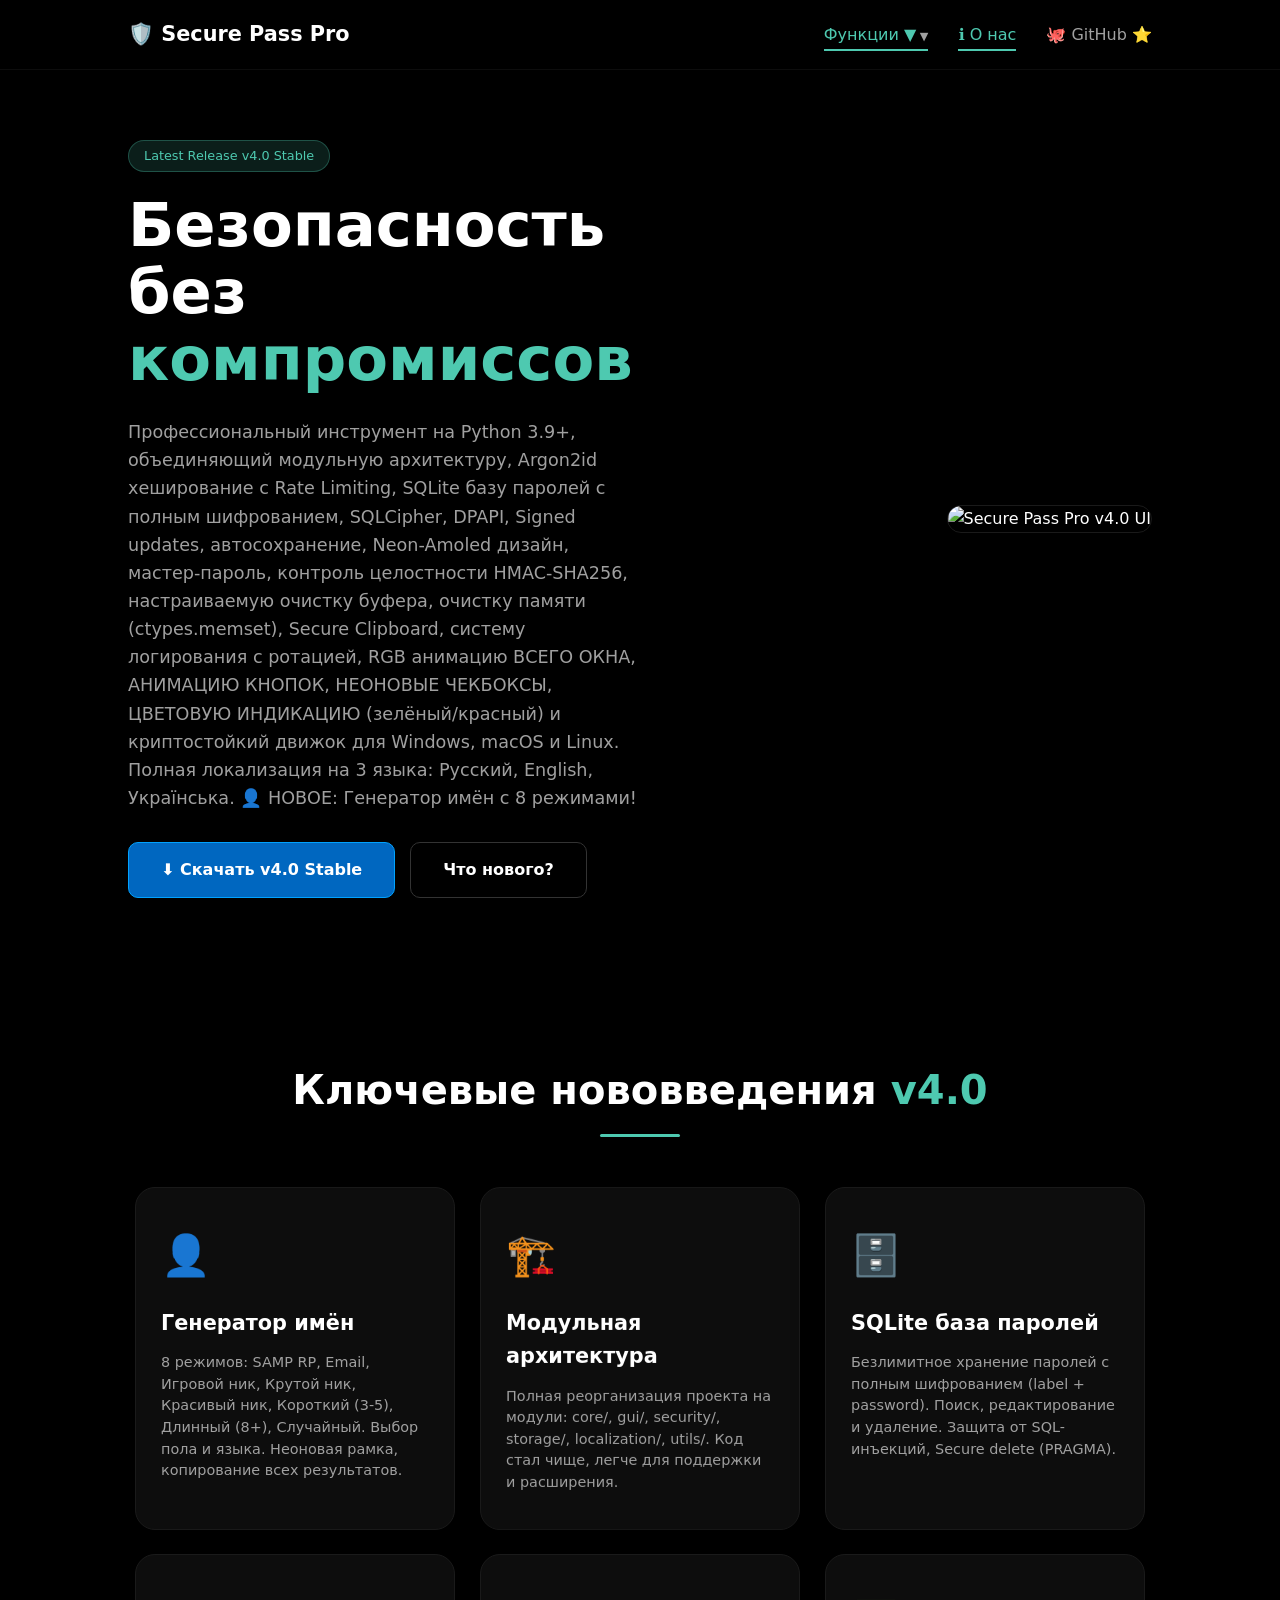
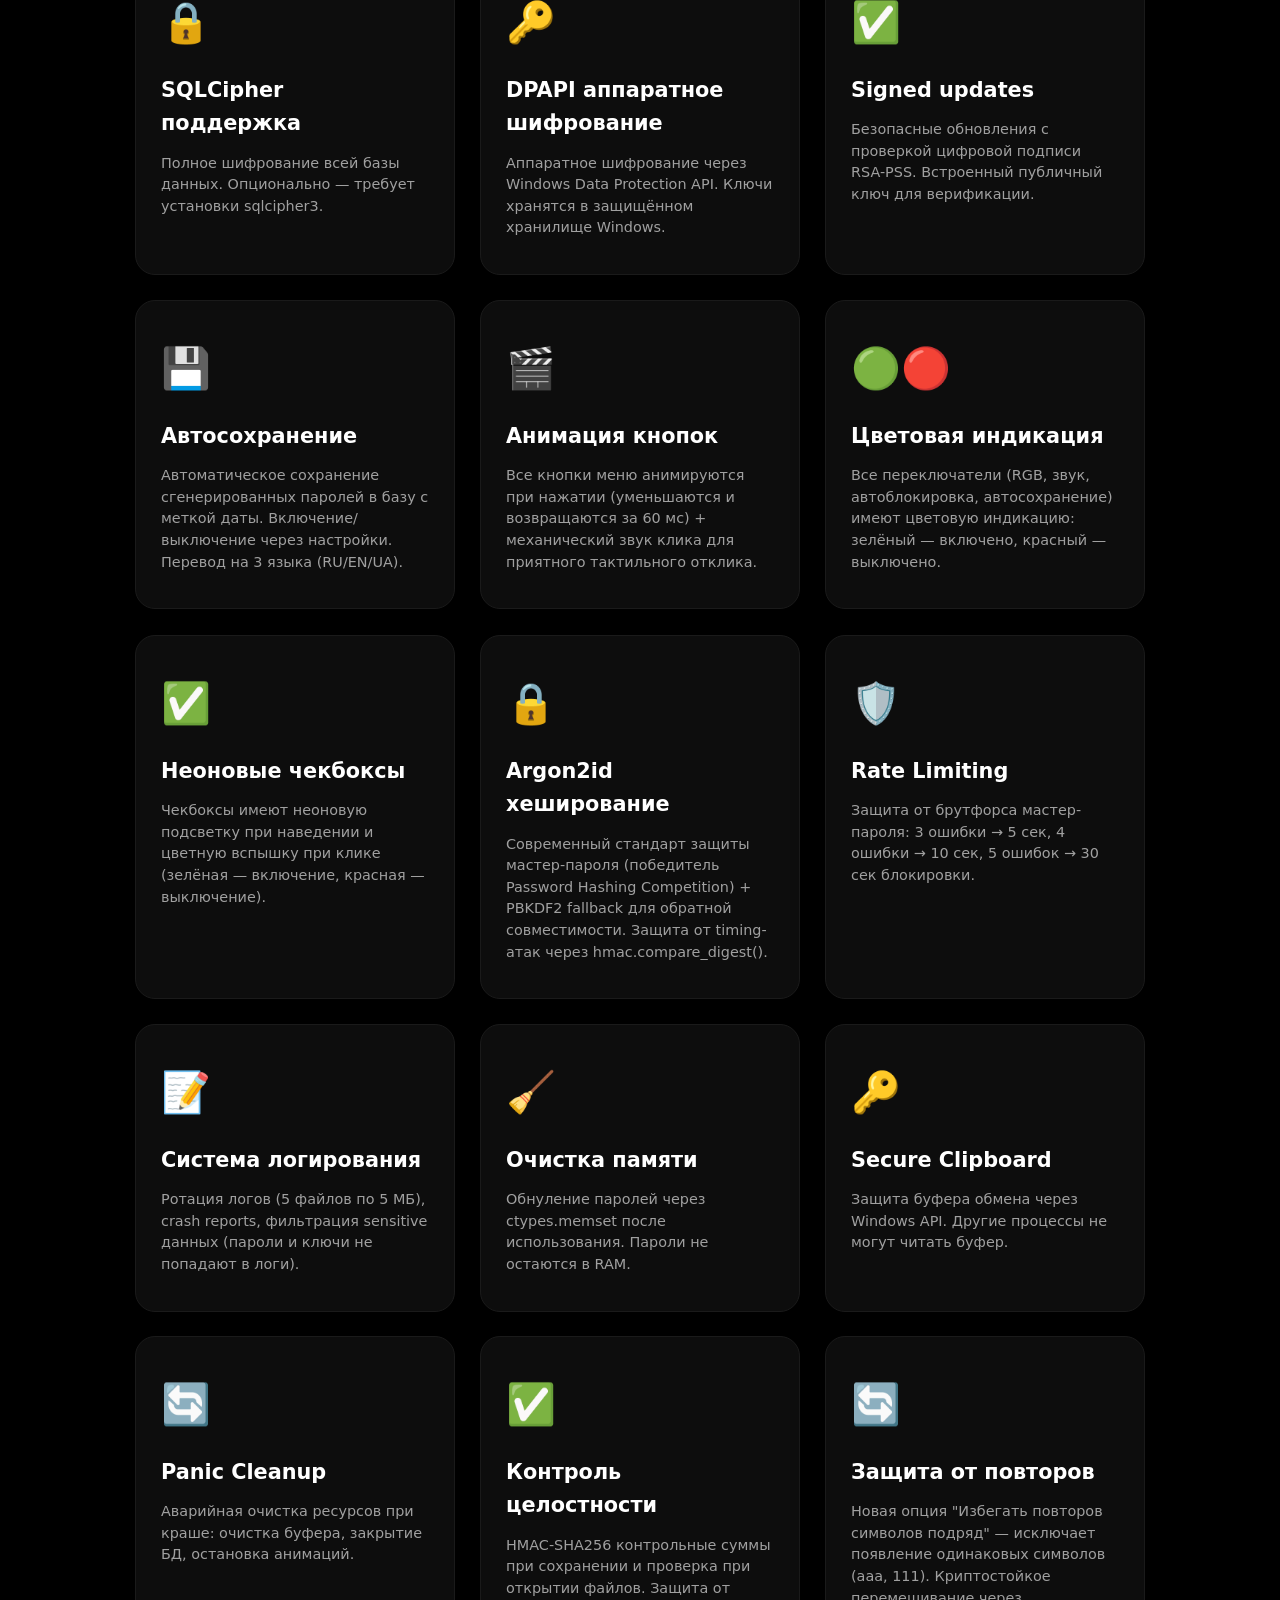
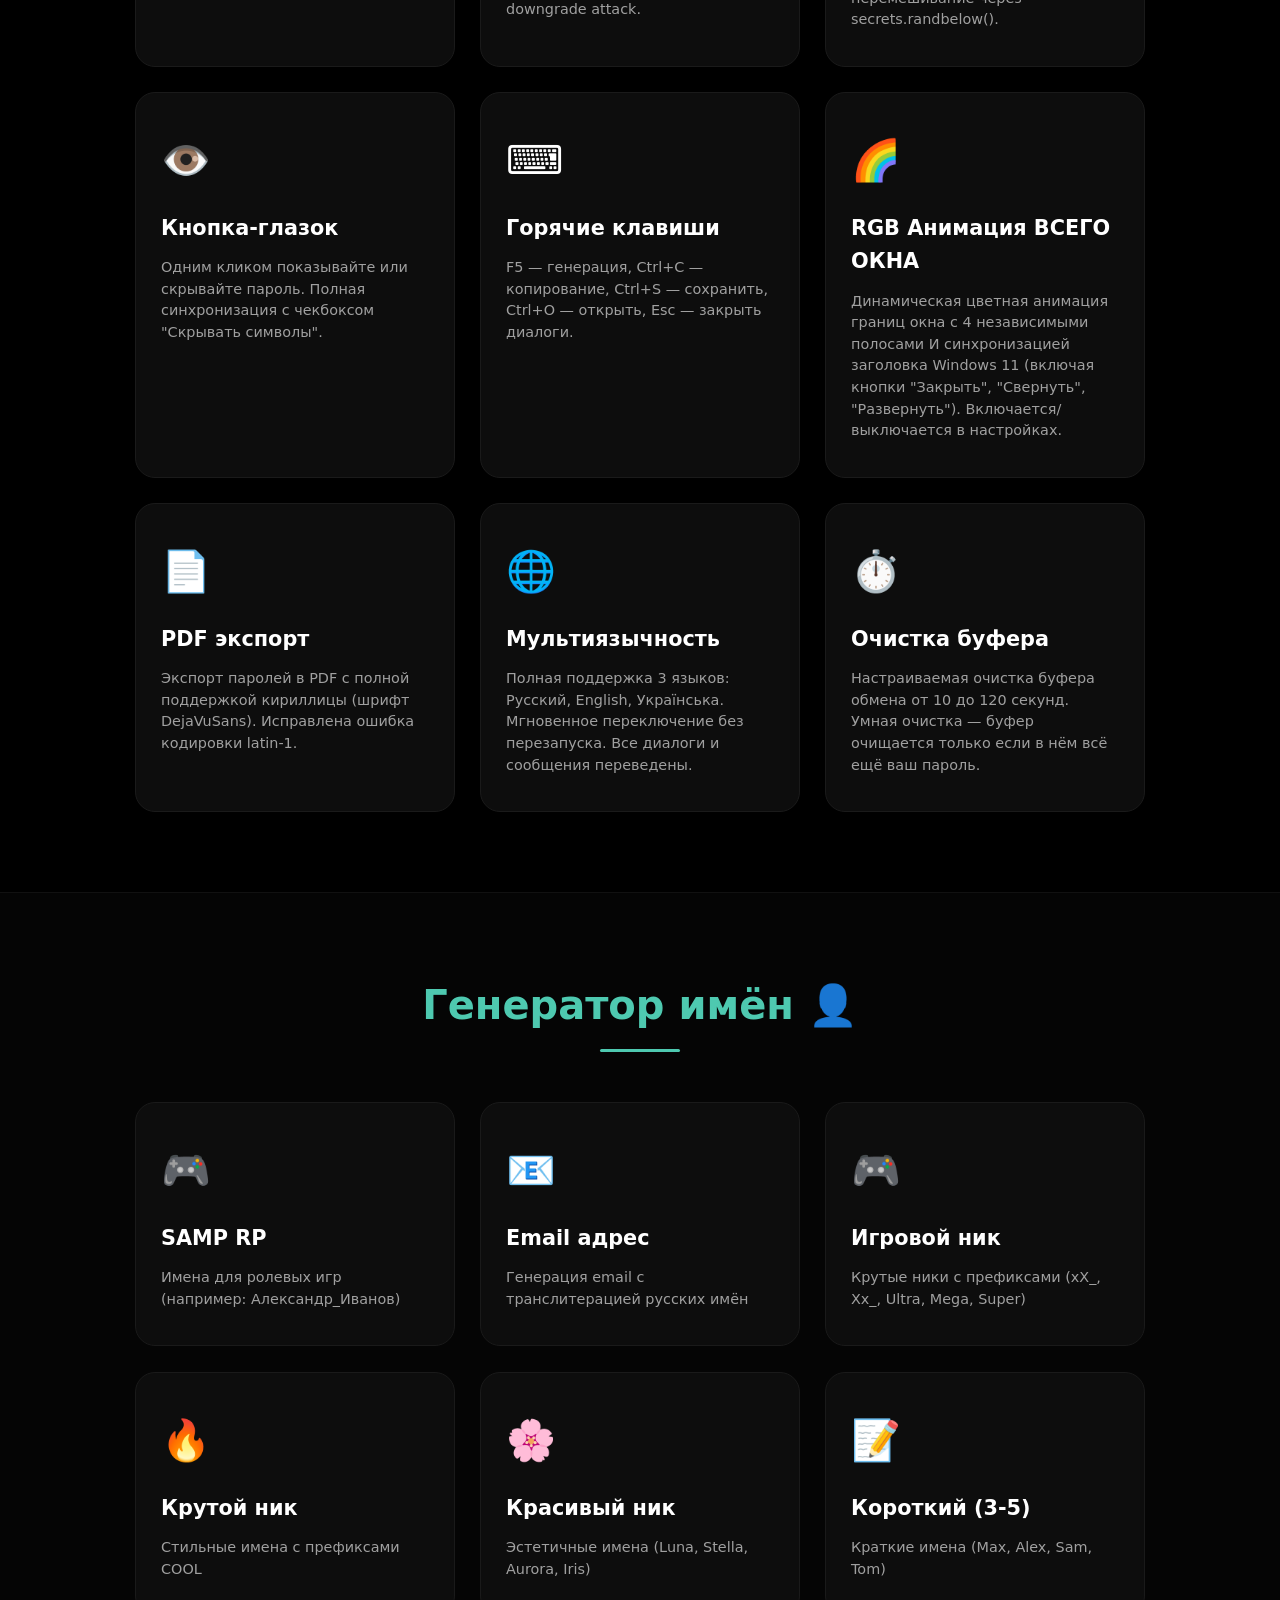
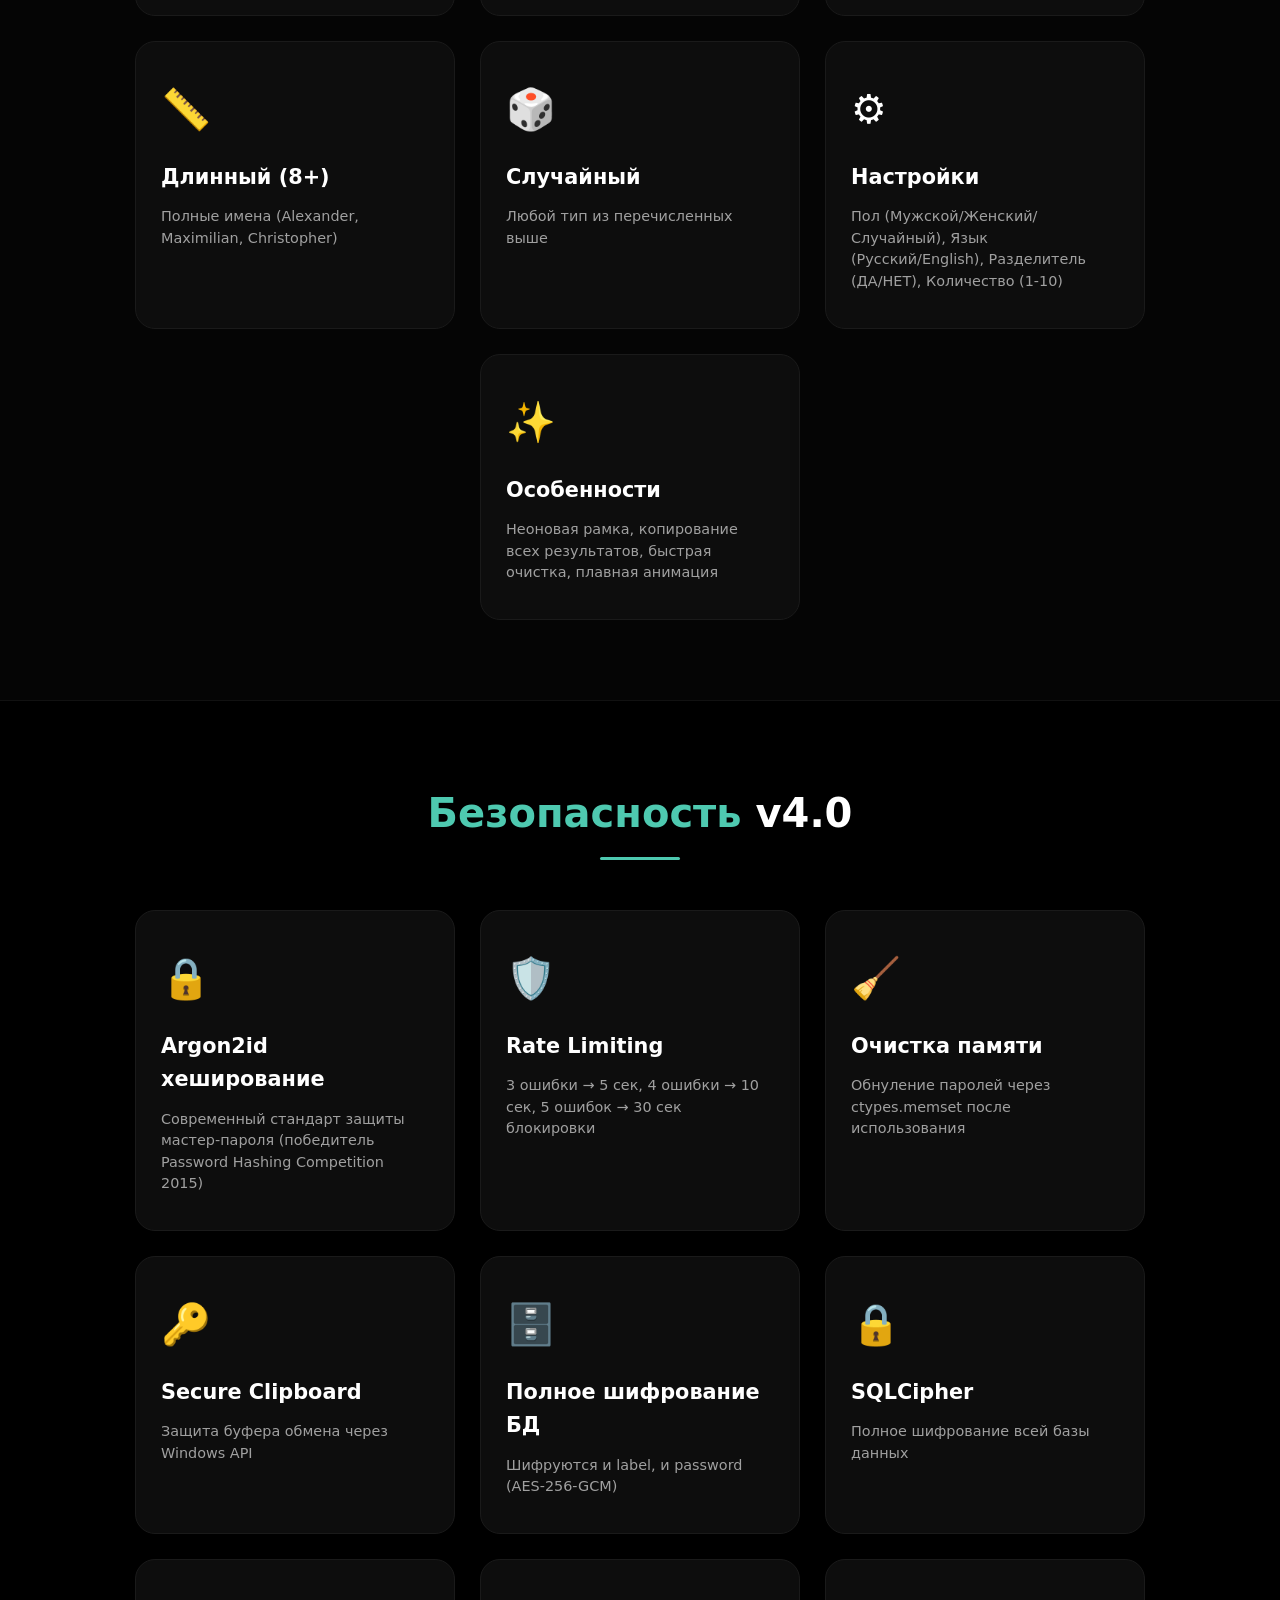
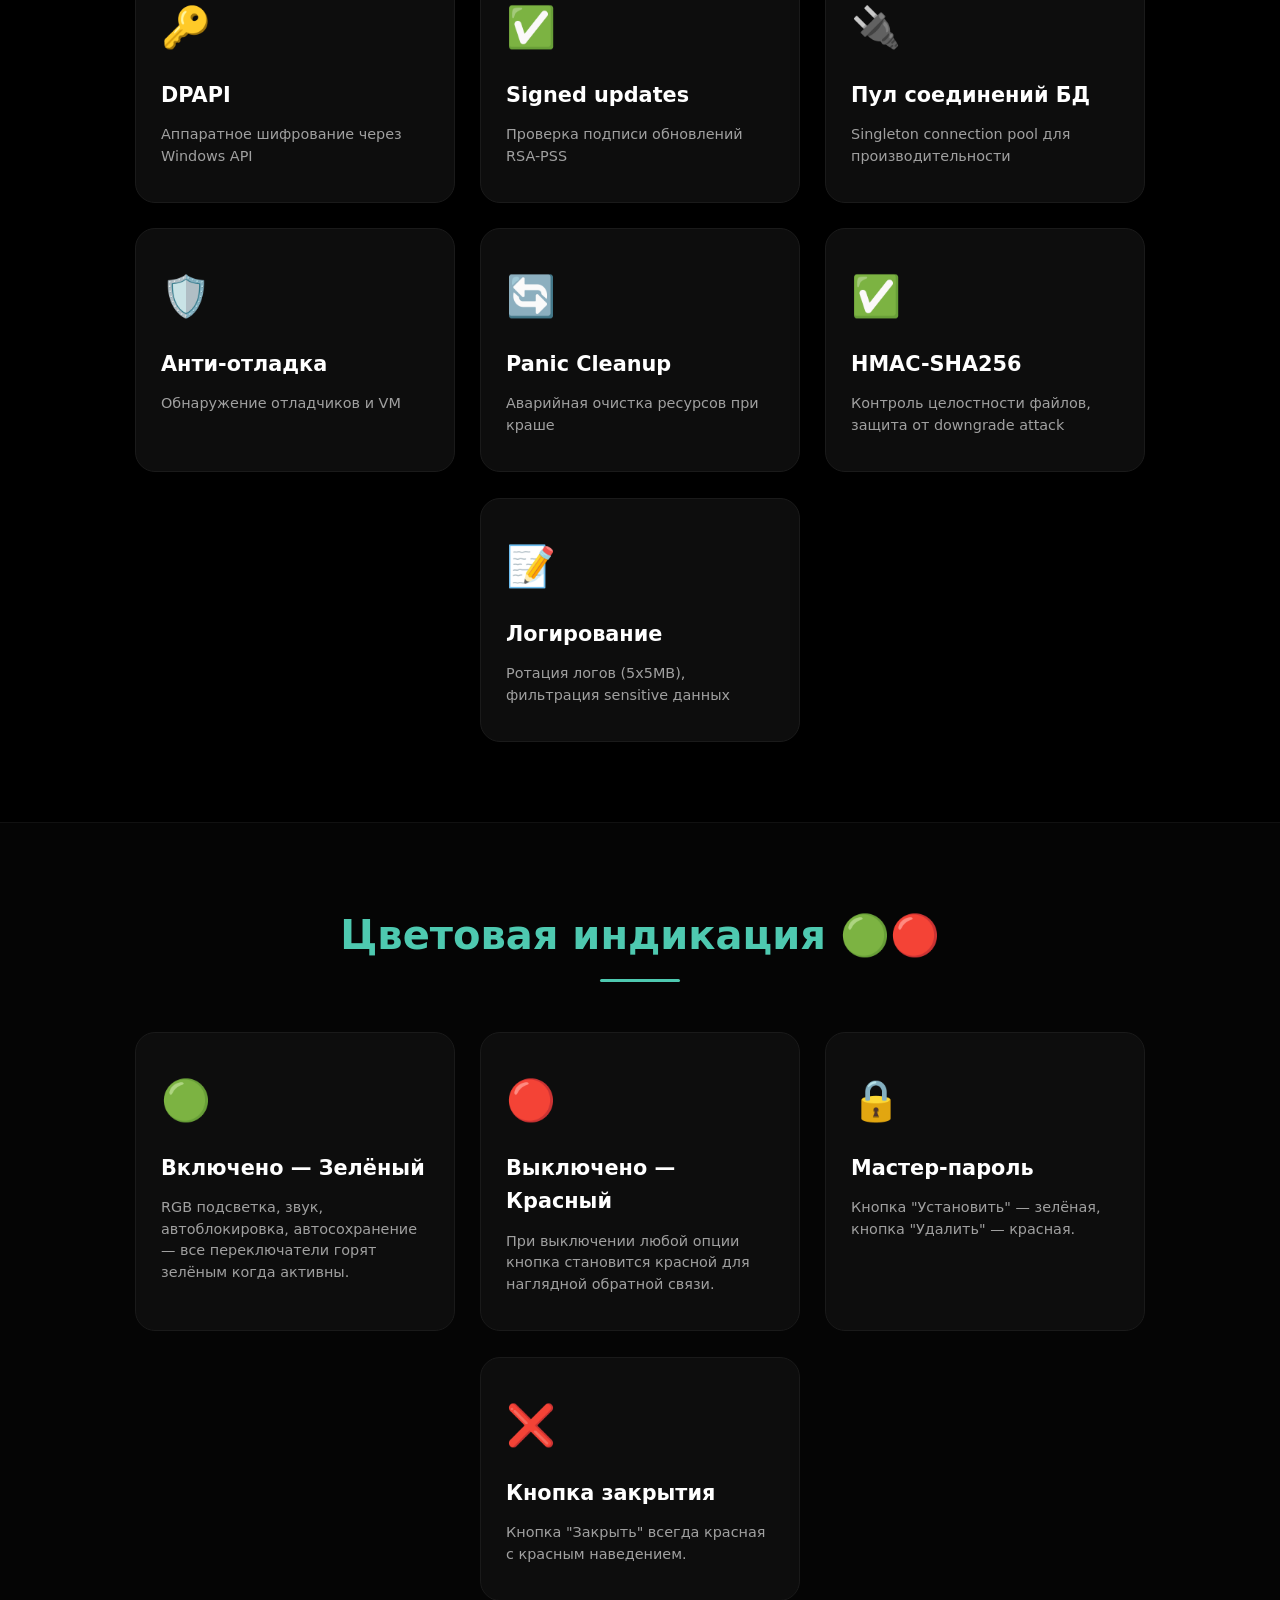
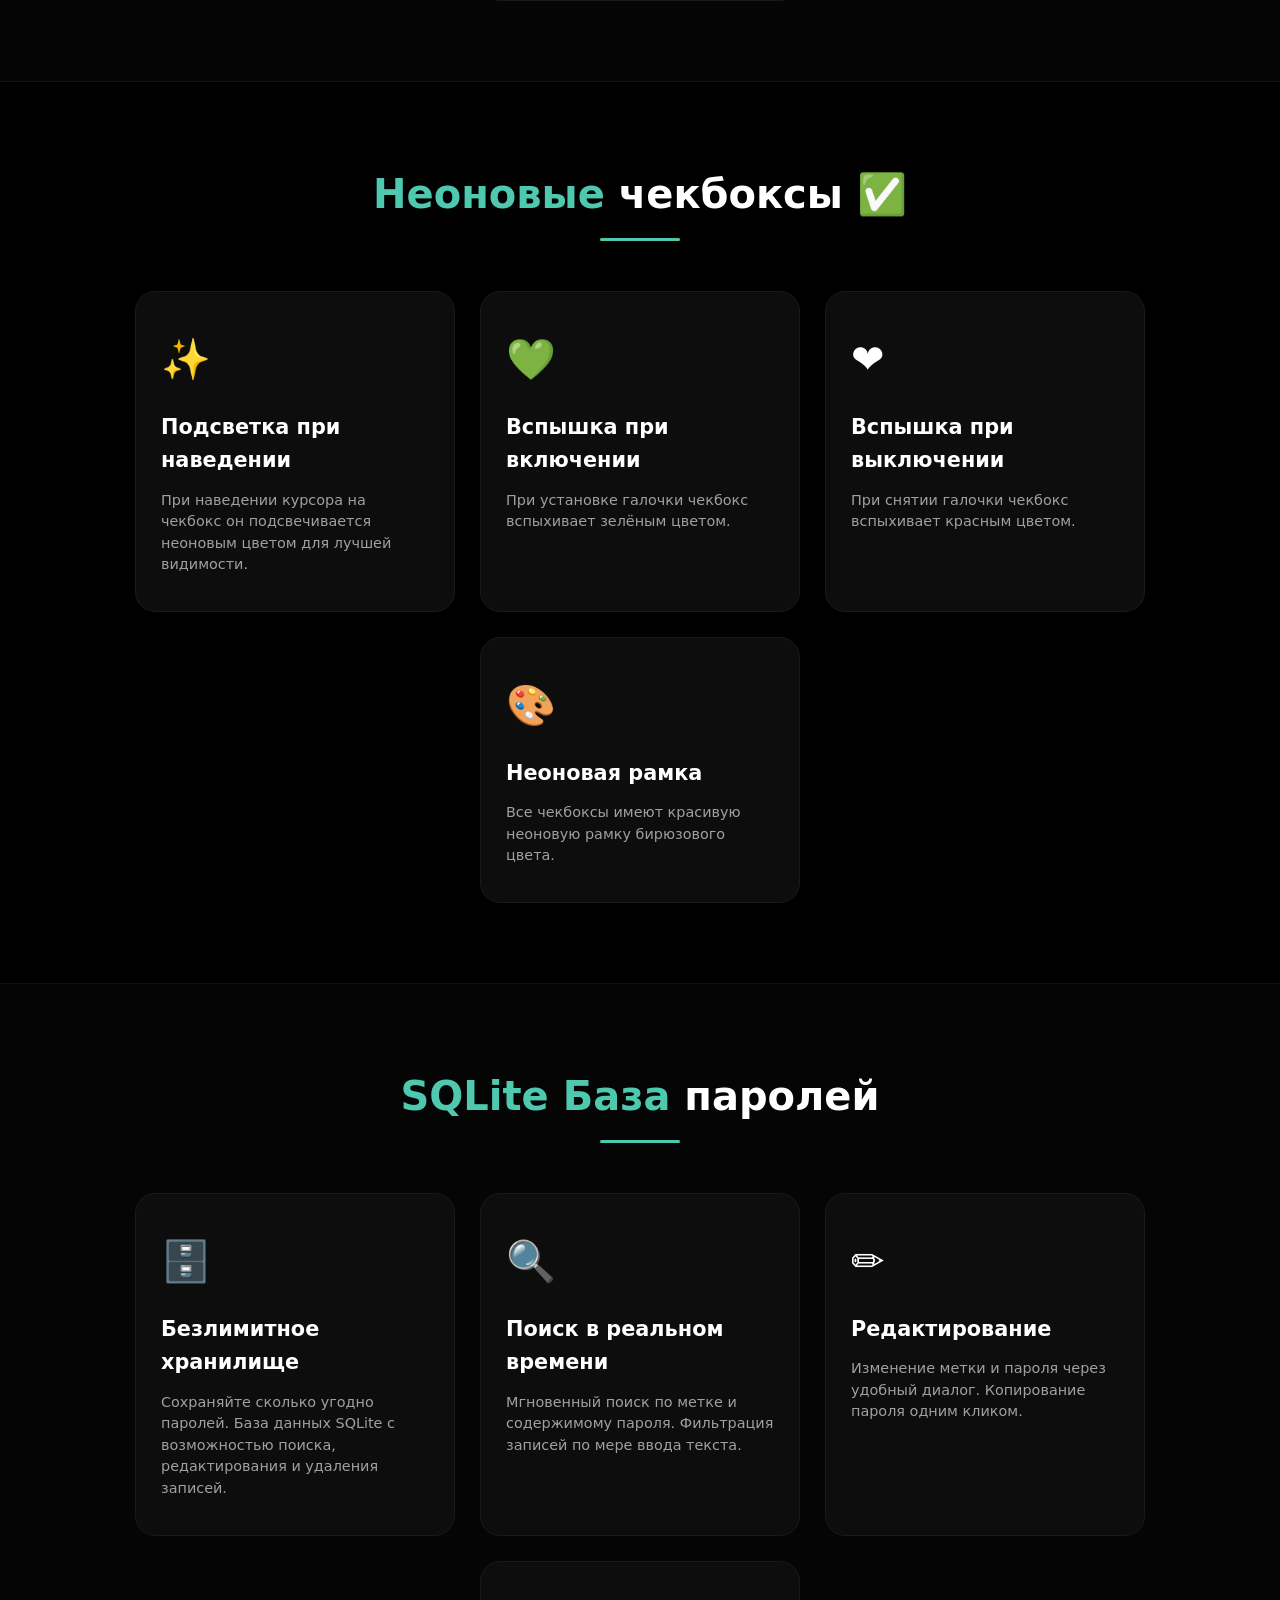
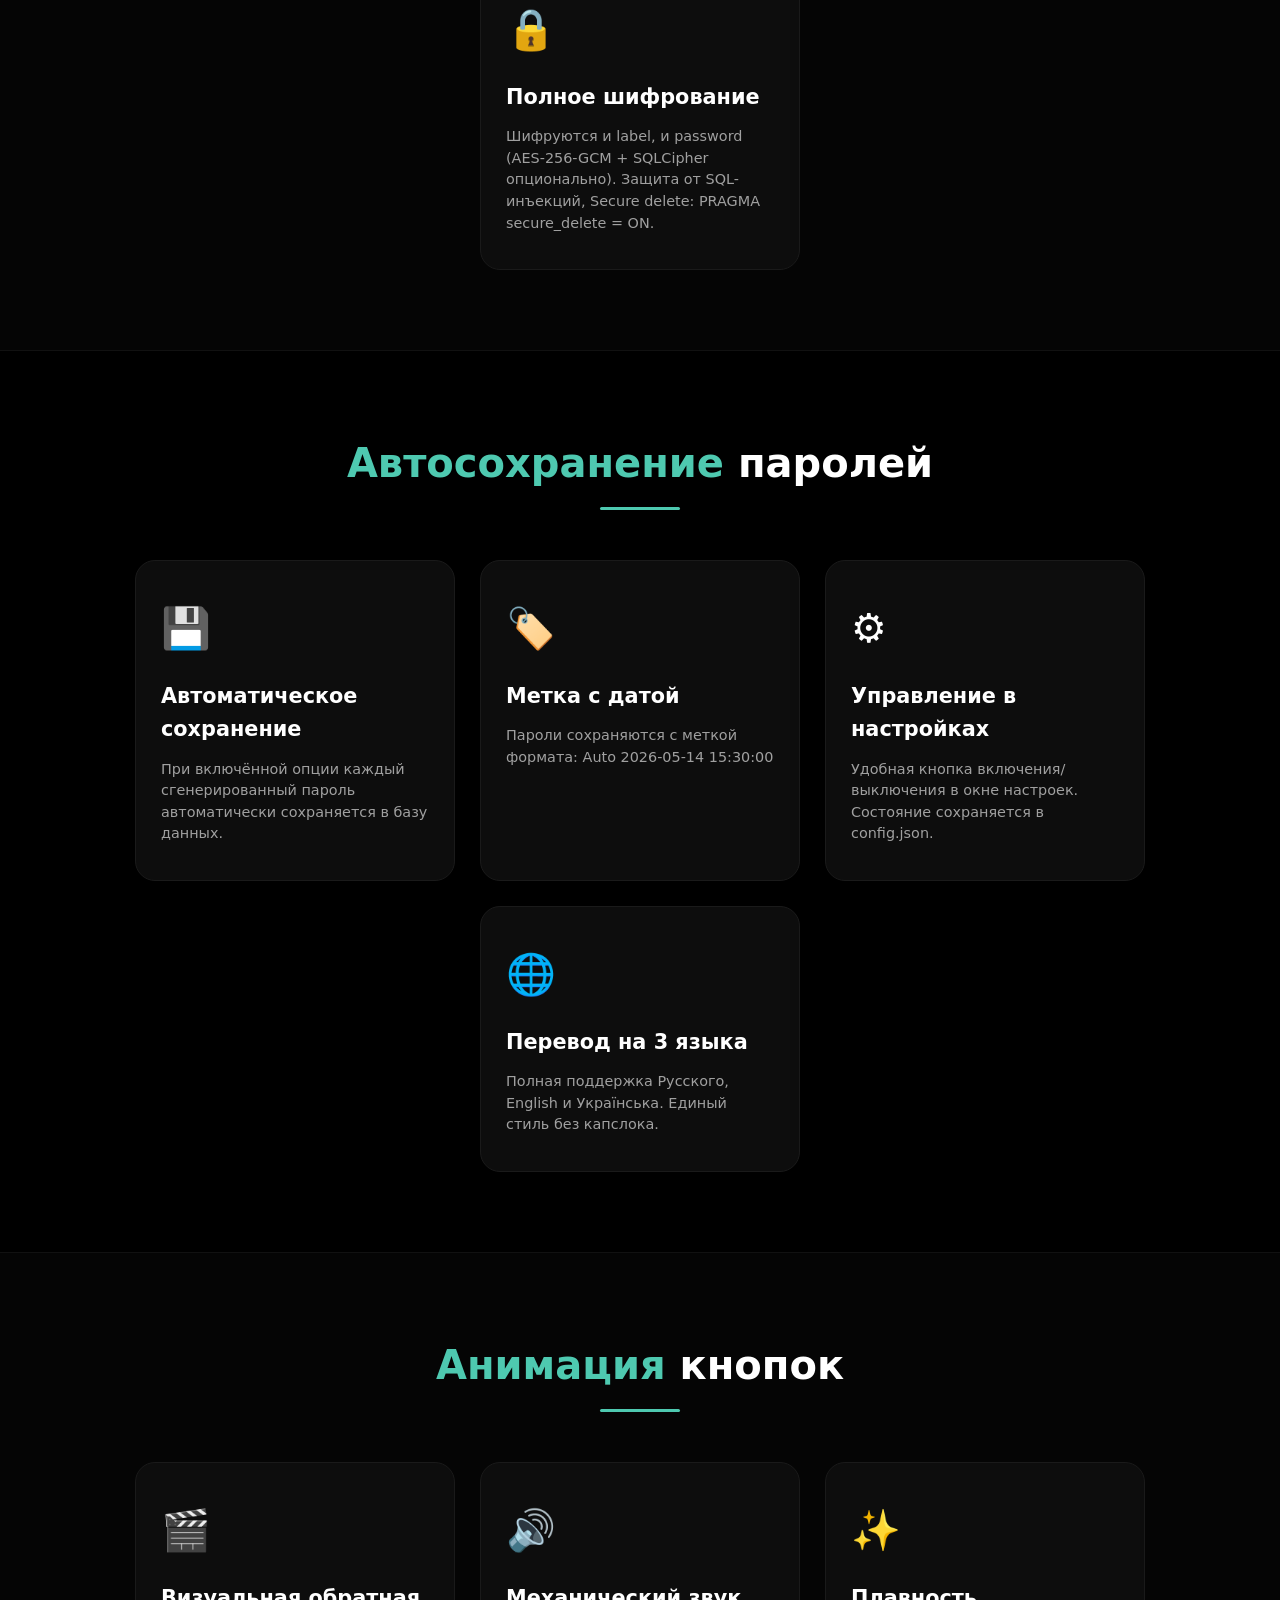
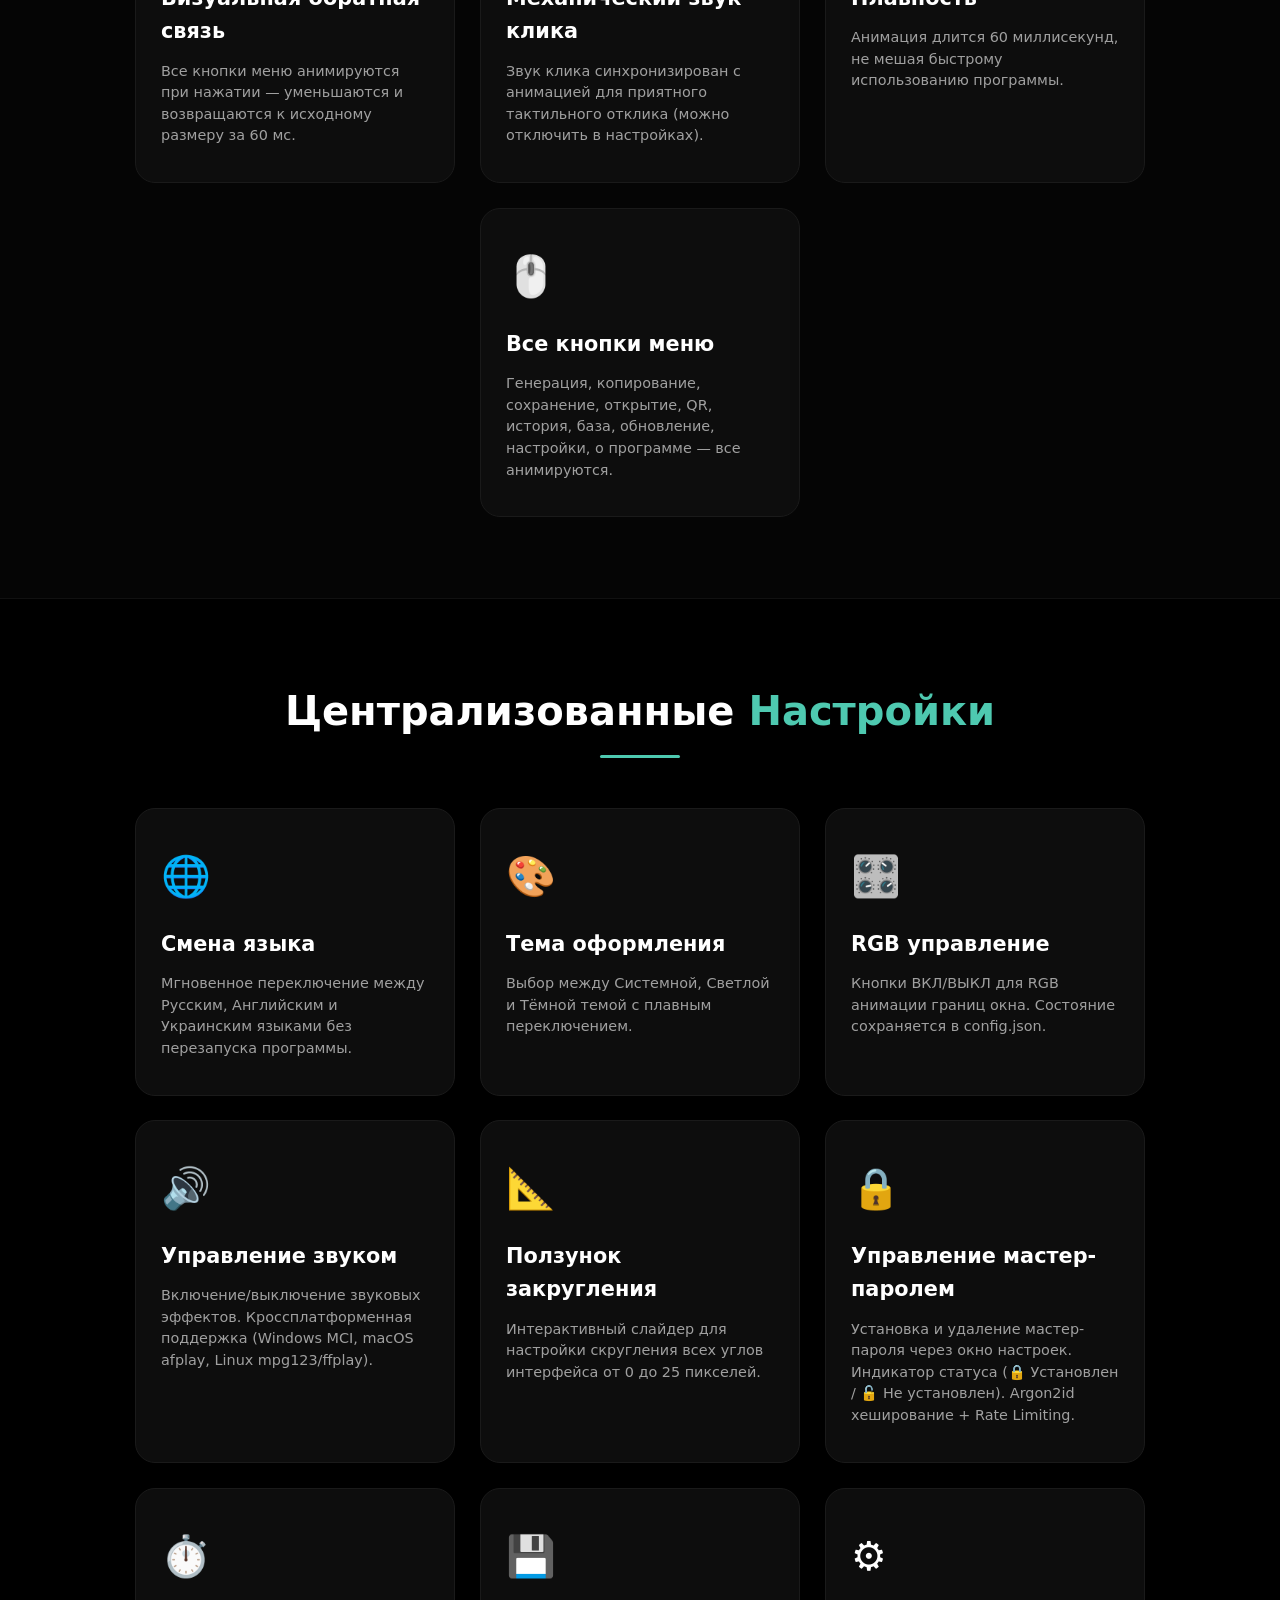
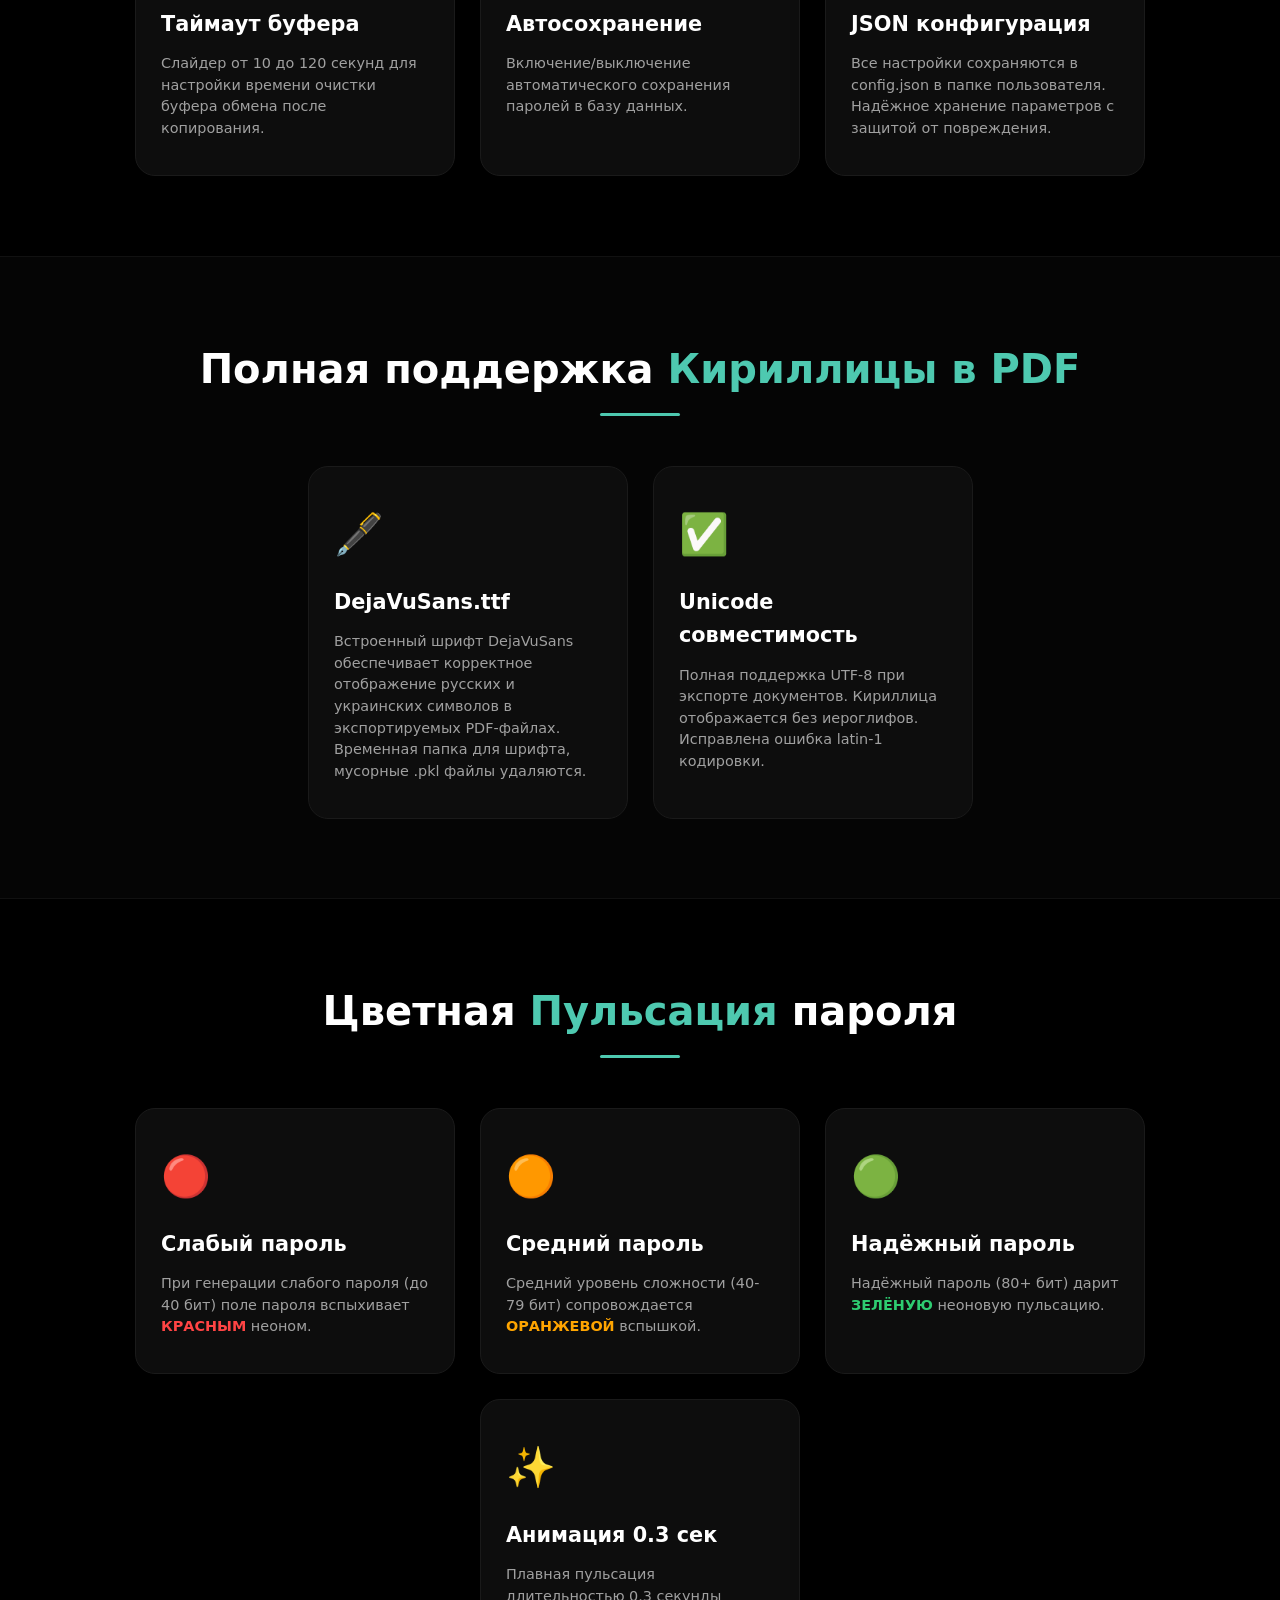
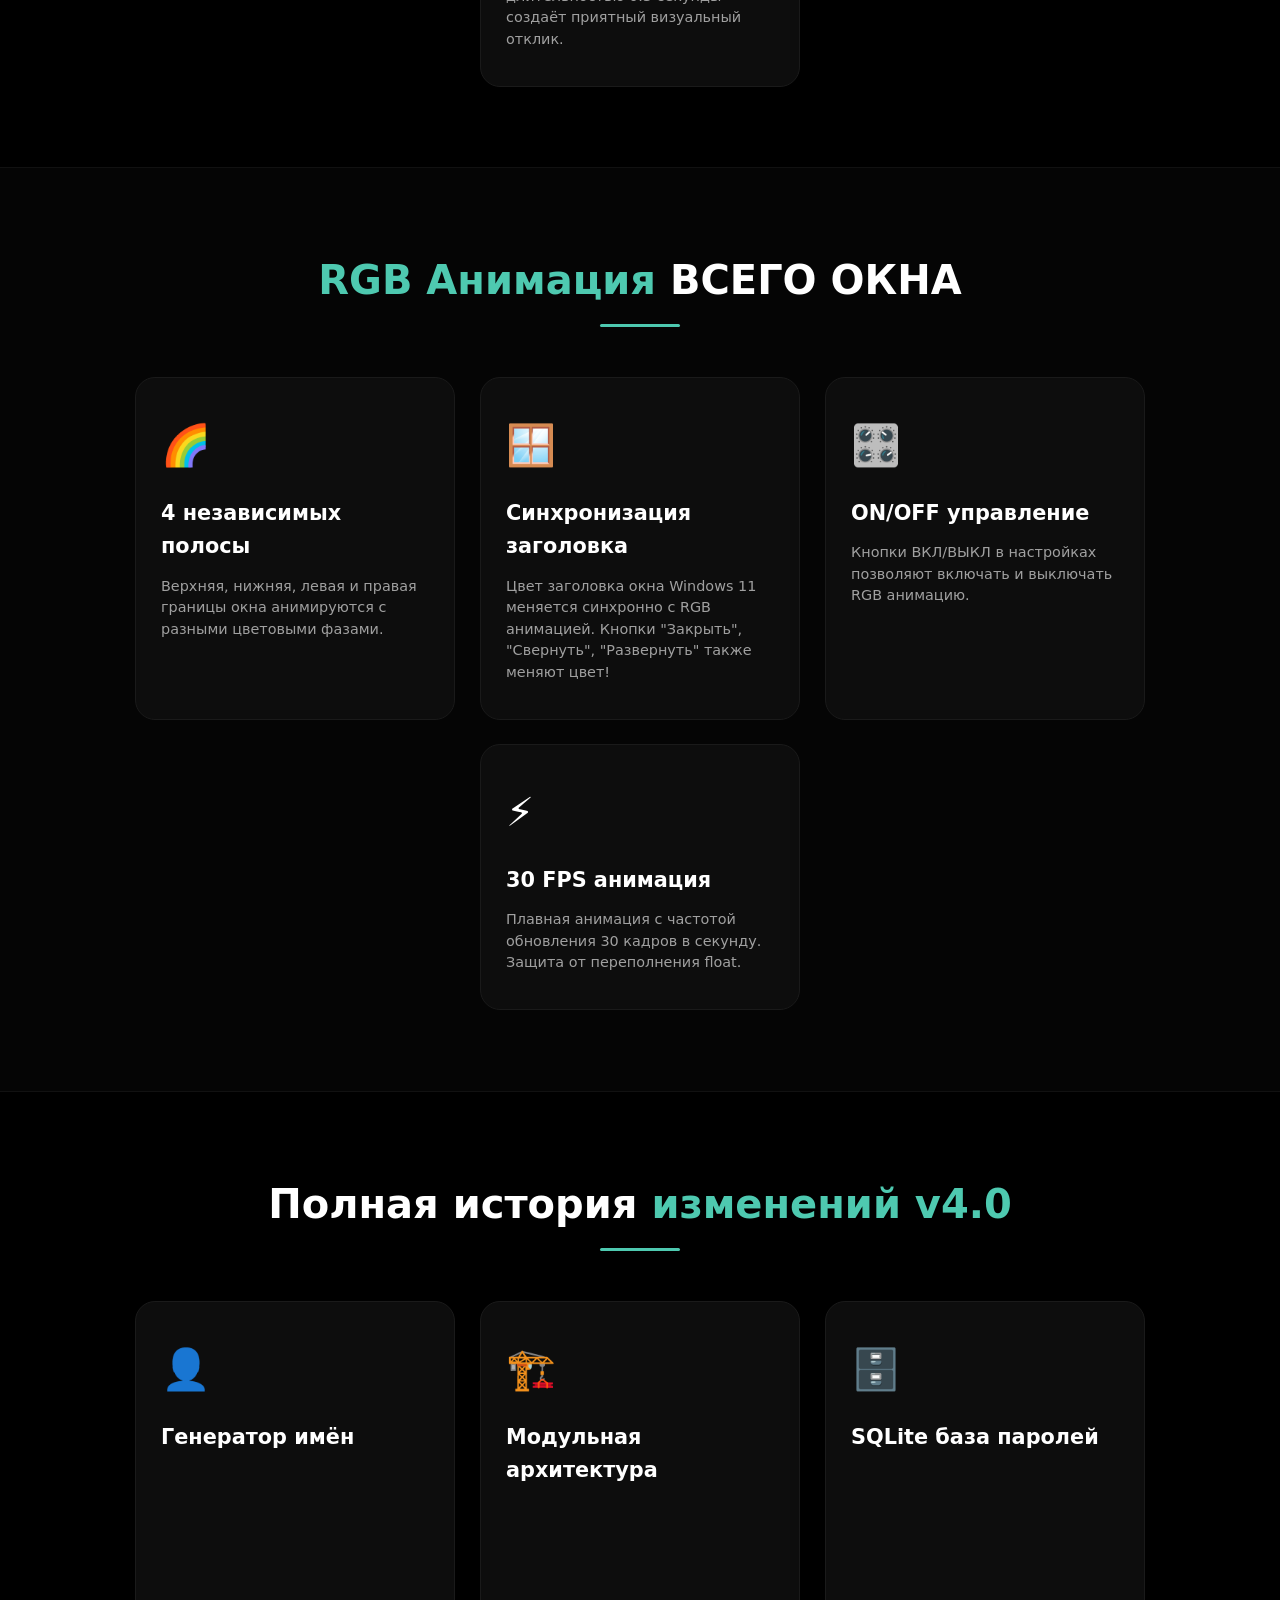
==== commit 905f07f8: "Add files via upload" ====
--- a/index.html
+++ b/index.html
@@ -3,7 +3,7 @@
 <head>
     <meta charset="UTF-8">
     <meta name="viewport" content="width=device-width, initial-scale=1.0">
-    <meta name="description" content="Secure Pass Pro v4.0 — Профессиональный генератор паролей. Модульная архитектура, Argon2id хеширование, SQLite база паролей, автосохранение, Master-пароль, Rate Limiting, система логирования, очистка памяти (ctypes.memset), Secure Clipboard, полное шифрование БД, анти-отладка, panic cleanup, контроль целостности HMAC-SHA256, защита от повторов, настраиваемая очистка буфера (10-120 сек), RGB анимация ВСЕГО ОКНА, АНИМАЦИЯ КНОПОК, НЕОНОВЫЕ ЧЕКБОКСЫ, ЦВЕТОВАЯ ИНДИКАЦИЯ (зелёный/красный), Amoled UI с неоновой подсветкой, расчет энтропии, просмотр PDF и криптостойкость. Цветная пульсация пароля: красный (слабый), оранжевый (средний), зелёный (надёжный). Кроссплатформенная поддержка Windows, macOS, Linux. Полная локализация на 3 языка: Русский, English, Українська. SQLCipher полное шифрование БД, DPAPI аппаратное шифрование, Signed updates с проверкой подписи RSA-PSS.">
+    <meta name="description" content="Secure Pass Pro v4.0 — Профессиональный генератор паролей. Модульная архитектура, Argon2id хеширование, SQLite база паролей, автосохранение, Master-пароль, Rate Limiting, система логирования, очистка памяти (ctypes.memset), Secure Clipboard, полное шифрование БД, анти-отладка, panic cleanup, контроль целостности HMAC-SHA256, защита от повторов, настраиваемая очистка буфера (10-120 сек), RGB анимация ВСЕГО ОКНА, АНИМАЦИЯ КНОПОК, НЕОНОВЫЕ ЧЕКБОКСЫ, ЦВЕТОВАЯ ИНДИКАЦИЯ (зелёный/красный), Amoled UI с неоновой подсветкой, расчет энтропии, просмотр PDF и криптостойкость. Цветная пульсация пароля: красный (слабый), оранжевый (средний), зелёный (надёжный). Кроссплатформенная поддержка Windows, macOS, Linux. Полная локализация на 3 языка: Русский, English, Українська. SQLCipher полное шифрование БД, DPAPI аппаратное шифрование, Signed updates с проверкой подписи RSA-PSS. 👤 Генератор имён — 8 режимов, выбор пола и языка.">
     <title>Secure Pass Pro v4.0 | Профессиональная защита паролей</title>
     
     <link rel="icon" type="image/png" href="https://github.com/Maximka1993271/Password-Generator-Python/blob/main/app_icon.png?raw=true">
@@ -11,17 +11,6 @@
     
     <link href="https://fonts.googleapis.com/css2?family=Inter:wght@300;400;600;800&display=swap" rel="stylesheet">
     <link rel="stylesheet" href="style.css">
-    <style>
-        /* Увеличенное расстояние между картинкой и текстом */
-        .hero {
-            gap: 60px;
-        }
-        @media (max-width: 768px) {
-            .hero {
-                gap: 40px;
-            }
-        }
-    </style>
 </head>
 <body>
 
@@ -33,6 +22,7 @@
                     <a href="#">Функции ▼</a>
                     <div class="dropdown-content">
                         <a href="#v40-section">🚀 Возможности v4.0</a>
+                        <a href="#namegen-section">👤 Генератор имён</a>
                         <a href="#security-section">🔒 Безопасность v4.0</a>
                         <a href="#settings-section">⚙️ Настройки</a>
                         <a href="#pdf-section">📄 PDF Кириллица</a>
@@ -85,6 +75,7 @@
             <p><strong>Secure Pass Pro</strong> — это современный десктопный генератор паролей, построенный на Python и CustomTkinter. Программа сочетает криптографически стойкую генерацию, многоязычный интерфейс (RU/EN/UA), экспорт QR-кодов, контроль целостности файлов через HMAC-SHA256, защиту мастер-паролем (Argon2id + Rate Limiting), SQLCipher полное шифрование БД, DPAPI аппаратное шифрование, Signed updates с проверкой подписи RSA-PSS и стильный Amoled-дизайн с RGB-анимацией.</p>
             
             <ul>
+                <li>👤 Генератор имён — 8 режимов (SAMP RP, Email, Игровой ник, Крутой ник, Красивый ник, Короткий, Длинный, Случайный)</li>
                 <li>🎬 Анимация всех кнопок меню (визуальная обратная связь при нажатии)</li>
                 <li>🟢🔴 Цветовая индикация (зелёный — включено, красный — выключено)</li>
                 <li>✅ Неоновые чекбоксы (подсветка при наведении и вспышка при клике)</li>
@@ -117,7 +108,7 @@
         <div class="hero-content">
             <div class="version-badge">Latest Release v4.0 Stable</div>
             <h1>Безопасность без <br><span class="highlight">компромиссов</span></h1>
-            <p>Профессиональный инструмент на Python 3.9+, объединяющий модульную архитектуру, Argon2id хеширование с Rate Limiting, SQLite базу паролей с полным шифрованием, SQLCipher, DPAPI, Signed updates, автосохранение, Neon-Amoled дизайн, мастер-пароль, контроль целостности HMAC-SHA256, настраиваемую очистку буфера, очистку памяти (ctypes.memset), Secure Clipboard, систему логирования с ротацией, RGB анимацию ВСЕГО ОКНА, АНИМАЦИЮ КНОПОК, НЕОНОВЫЕ ЧЕКБОКСЫ, ЦВЕТОВУЮ ИНДИКАЦИЮ (зелёный/красный) и криптостойкий движок для Windows, macOS и Linux. Полная локализация на 3 языка: Русский, English, Українська.</p>
+            <p>Профессиональный инструмент на Python 3.9+, объединяющий модульную архитектуру, Argon2id хеширование с Rate Limiting, SQLite базу паролей с полным шифрованием, SQLCipher, DPAPI, Signed updates, автосохранение, Neon-Amoled дизайн, мастер-пароль, контроль целостности HMAC-SHA256, настраиваемую очистку буфера, очистку памяти (ctypes.memset), Secure Clipboard, систему логирования с ротацией, RGB анимацию ВСЕГО ОКНА, АНИМАЦИЮ КНОПОК, НЕОНОВЫЕ ЧЕКБОКСЫ, ЦВЕТОВУЮ ИНДИКАЦИЮ (зелёный/красный) и криптостойкий движок для Windows, macOS и Linux. Полная локализация на 3 языка: Русский, English, Українська. 👤 НОВОЕ: Генератор имён с 8 режимами!</p>
             <div class="hero-btns">
                 <a href="https://github.com/Maximka1993271/Password-Generator-Python/releases/download/v4.0/SecurePassPro.exe" class="btn-primary">⬇️ Скачать v4.0 Stable</a>
                 <a href="#v40-section" class="btn-secondary">Что нового?</a>
@@ -131,6 +122,7 @@
     <section id="v40-section" class="features-section">
         <h2 class="section-title">Ключевые нововведения <span class="highlight">v4.0</span></h2>
         <div class="features-grid">
+            <div class="card"><div class="card-icon">👤</div><h3>Генератор имён</h3><p>8 режимов: SAMP RP, Email, Игровой ник, Крутой ник, Красивый ник, Короткий (3-5), Длинный (8+), Случайный. Выбор пола и языка. Неоновая рамка, копирование всех результатов.</p></div>
             <div class="card"><div class="card-icon">🏗️</div><h3>Модульная архитектура</h3><p>Полная реорганизация проекта на модули: core/, gui/, security/, storage/, localization/, utils/. Код стал чище, легче для поддержки и расширения.</p></div>
             <div class="card"><div class="card-icon">🗄️</div><h3>SQLite база паролей</h3><p>Безлимитное хранение паролей с полным шифрованием (label + password). Поиск, редактирование и удаление. Защита от SQL-инъекций, Secure delete (PRAGMA).</p></div>
             <div class="card"><div class="card-icon">🔒</div><h3>SQLCipher поддержка</h3><p>Полное шифрование всей базы данных. Опционально — требует установки sqlcipher3.</p></div>
@@ -157,8 +149,25 @@
         </div>
     </section>
 
+    <!-- Новая секция: Генератор имён -->
+    <section id="namegen-section" class="features-section dark-bg">
+        <h2 class="section-title"><span class="highlight">Генератор имён</span> 👤</h2>
+        <div class="features-grid">
+            <div class="card"><div class="card-icon">🎮</div><h3>SAMP RP</h3><p>Имена для ролевых игр (например: Александр_Иванов)</p></div>
+            <div class="card"><div class="card-icon">📧</div><h3>Email адрес</h3><p>Генерация email с транслитерацией русских имён</p></div>
+            <div class="card"><div class="card-icon">🎮</div><h3>Игровой ник</h3><p>Крутые ники с префиксами (xX_, Xx_, Ultra, Mega, Super)</p></div>
+            <div class="card"><div class="card-icon">🔥</div><h3>Крутой ник</h3><p>Стильные имена с префиксами COOL</p></div>
+            <div class="card"><div class="card-icon">🌸</div><h3>Красивый ник</h3><p>Эстетичные имена (Luna, Stella, Aurora, Iris)</p></div>
+            <div class="card"><div class="card-icon">📝</div><h3>Короткий (3-5)</h3><p>Краткие имена (Max, Alex, Sam, Tom)</p></div>
+            <div class="card"><div class="card-icon">📏</div><h3>Длинный (8+)</h3><p>Полные имена (Alexander, Maximilian, Christopher)</p></div>
+            <div class="card"><div class="card-icon">🎲</div><h3>Случайный</h3><p>Любой тип из перечисленных выше</p></div>
+            <div class="card"><div class="card-icon">⚙️</div><h3>Настройки</h3><p>Пол (Мужской/Женский/Случайный), Язык (Русский/English), Разделитель (ДА/НЕТ), Количество (1-10)</p></div>
+            <div class="card"><div class="card-icon">✨</div><h3>Особенности</h3><p>Неоновая рамка, копирование всех результатов, быстрая очистка, плавная анимация</p></div>
+        </div>
+    </section>
+
     <!-- Новая секция: Безопасность v4.0 -->
-    <section id="security-section" class="features-section dark-bg">
+    <section id="security-section" class="features-section">
         <h2 class="section-title"><span class="highlight">Безопасность</span> v4.0</h2>
         <div class="features-grid">
             <div class="card"><div class="card-icon">🔒</div><h3>Argon2id хеширование</h3><p>Современный стандарт защиты мастер-пароля (победитель Password Hashing Competition 2015)</p></div>
@@ -178,7 +187,7 @@
     </section>
 
     <!-- Новая секция: Цветовая индикация -->
-    <section id="color-indication-section" class="features-section">
+    <section id="color-indication-section" class="features-section dark-bg">
         <h2 class="section-title"><span class="highlight">Цветовая индикация</span> 🟢🔴</h2>
         <div class="features-grid">
             <div class="card"><div class="card-icon">🟢</div><h3>Включено — Зелёный</h3><p>RGB подсветка, звук, автоблокировка, автосохранение — все переключатели горят зелёным когда активны.</p></div>
@@ -189,7 +198,7 @@
     </section>
 
     <!-- Новая секция: Неоновые чекбоксы -->
-    <section id="checkbox-section" class="features-section dark-bg">
+    <section id="checkbox-section" class="features-section">
         <h2 class="section-title"><span class="highlight">Неоновые</span> чекбоксы ✅</h2>
         <div class="features-grid">
             <div class="card"><div class="card-icon">✨</div><h3>Подсветка при наведении</h3><p>При наведении курсора на чекбокс он подсвечивается неоновым цветом для лучшей видимости.</p></div>
@@ -200,7 +209,7 @@
     </section>
 
     <!-- Новая секция: SQLite База паролей -->
-    <section id="database-section" class="features-section">
+    <section id="database-section" class="features-section dark-bg">
         <h2 class="section-title"><span class="highlight">SQLite База</span> паролей</h2>
         <div class="features-grid">
             <div class="card"><div class="card-icon">🗄️</div><h3>Безлимитное хранилище</h3><p>Сохраняйте сколько угодно паролей. База данных SQLite с возможностью поиска, редактирования и удаления записей.</p></div>
@@ -211,7 +220,7 @@
     </section>
 
     <!-- Новая секция: Автосохранение -->
-    <section id="autosave-section" class="features-section dark-bg">
+    <section id="autosave-section" class="features-section">
         <h2 class="section-title"><span class="highlight">Автосохранение</span> паролей</h2>
         <div class="features-grid">
             <div class="card"><div class="card-icon">💾</div><h3>Автоматическое сохранение</h3><p>При включённой опции каждый сгенерированный пароль автоматически сохраняется в базу данных.</p></div>
@@ -222,7 +231,7 @@
     </section>
 
     <!-- Новая секция: Анимация кнопок -->
-    <section id="button-animation-section" class="features-section">
+    <section id="button-animation-section" class="features-section dark-bg">
         <h2 class="section-title"><span class="highlight">Анимация</span> кнопок</h2>
         <div class="features-grid">
             <div class="card"><div class="card-icon">🎬</div><h3>Визуальная обратная связь</h3><p>Все кнопки меню анимируются при нажатии — уменьшаются и возвращаются к исходному размеру за 60 мс.</p></div>
@@ -232,7 +241,7 @@
         </div>
     </section>
 
-    <section id="settings-section" class="features-section dark-bg">
+    <section id="settings-section" class="features-section">
         <h2 class="section-title">Централизованные <span class="highlight">Настройки</span></h2>
         <div class="features-grid">
             <div class="card"><div class="card-icon">🌐</div><h3>Смена языка</h3><p>Мгновенное переключение между Русским, Английским и Украинским языками без перезапуска программы.</p></div>
@@ -247,7 +256,7 @@
         </div>
     </section>
 
-    <section id="pdf-section" class="features-section">
+    <section id="pdf-section" class="features-section dark-bg">
         <h2 class="section-title">Полная поддержка <span class="highlight">Кириллицы в PDF</span></h2>
         <div class="features-grid">
             <div class="card"><div class="card-icon">🖋️</div><h3>DejaVuSans.ttf</h3><p>Встроенный шрифт DejaVuSans обеспечивает корректное отображение русских и украинских символов в экспортируемых PDF-файлах. Временная папка для шрифта, мусорные .pkl файлы удаляются.</p></div>
@@ -256,7 +265,7 @@
     </section>
 
     <!-- Секция: Цветная пульсация пароля -->
-    <section id="animation-section" class="features-section dark-bg">
+    <section id="animation-section" class="features-section">
         <h2 class="section-title">Цветная <span class="highlight">Пульсация</span> пароля</h2>
         <div class="features-grid">
             <div class="card"><div class="card-icon">🔴</div><h3>Слабый пароль</h3><p>При генерации слабого пароля (до 40 бит) поле пароля вспыхивает <strong style="color:#FF4444;">КРАСНЫМ</strong> неоном.</p></div>
@@ -267,7 +276,7 @@
     </section>
 
     <!-- Секция: RGB Анимация ВСЕГО ОКНА -->
-    <section id="rgb-section" class="features-section">
+    <section id="rgb-section" class="features-section dark-bg">
         <h2 class="section-title"><span class="highlight">RGB Анимация</span> ВСЕГО ОКНА</h2>
         <div class="features-grid">
             <div class="card"><div class="card-icon">🌈</div><h3>4 независимых полосы</h3><p>Верхняя, нижняя, левая и правая границы окна анимируются с разными цветовыми фазами.</p></div>
@@ -278,9 +287,10 @@
     </section>
 
     <!-- Секция: Полная история версий (обновлена) -->
-    <section id="changelog-section" class="features-section dark-bg">
+    <section id="changelog-section" class="features-section">
         <h2 class="section-title">Полная история <span class="highlight">изменений v4.0</span></h2>
         <div class="features-grid">
+            <div class="card"><div class="card-icon">👤</div><h3>Генератор имён</h3><ul><li>✅ 8 режимов генерации</li><li>✅ Выбор пола (Мужской/Женский/Случайный)</li><li>✅ Выбор языка (Русский/English)</li><li>✅ Настройка разделителя</li><li>✅ Регулировка количества (1-10)</li><li>✅ Неоновая рамка</li><li>✅ Копирование всех результатов</li></ul></div>
             <div class="card"><div class="card-icon">🏗️</div><h3>Модульная архитектура</h3><ul><li>✅ Разделение на модули: core/, gui/, security/, storage/, localization/, utils/</li><li>✅ Код стал чище и легче для поддержки</li><li>✅ Легко добавлять новые функции</li></ul></div>
             <div class="card"><div class="card-icon">🗄️</div><h3>SQLite база паролей</h3><ul><li>✅ Безлимитное хранение паролей</li><li>✅ Полное шифрование (label + password)</li><li>✅ Поиск в реальном времени</li><li>✅ Редактирование и удаление записей</li><li>✅ Защита от SQL-инъекций</li><li>✅ Secure delete (PRAGMA)</li></ul></div>
             <div class="card"><div class="card-icon">💾</div><h3>Автосохранение</h3><ul><li>✅ Автоматическое сохранение в базу</li><li>✅ Метка с датой</li><li>✅ Кнопка в настройках (вкл/выкл)</li><li>✅ Перевод на 3 языка (RU/EN/UA)</li><li>✅ Единый стиль без капслока</li></ul></div>
@@ -300,7 +310,7 @@
             <div class="card"><div class="card-icon">🌐</div><h3>Локализация</h3><ul><li>✅ Полная поддержка RU/EN/UA</li><li>✅ Мгновенное переключение без перезапуска</li><li>✅ Все диалоги и сообщения переведены</li><li>✅ Единый стиль без капслока</li></ul></div>
             <div class="card"><div class="card-icon">📁</div><h3>Файловые операции</h3><ul><li>✅ Убрано дублирование .sha256 файлов</li><li>✅ HMAC-SHA256 вместо SHA-256</li><li>✅ Защита от downgrade attack</li><li>✅ Миграция legacy хешей</li></ul></div>
             <div class="card"><div class="card-icon">📄</div><h3>PDF экспорт</h3><ul><li>✅ Исправлена ошибка latin-1 кодировки</li><li>✅ Удалены мусорные .pkl файлы</li><li>✅ Временная папка для шрифта</li><li>✅ Запасной механизм без DejaVuSans</li></ul></div>
-            <div class="card"><div class="card-icon">🔧</div><h3>Технические улучшения (18.05.2026)</h3><ul><li>✅ Замена 84 блоков except Exception на конкретные типы (InvalidTag, ValueError, OSError, PermissionError, sqlite3.Error, URLError, TimeoutError, tk.TclError, AttributeError)</li><li>✅ Улучшено логирование ошибок — добавлены вызовы logger.error() и logger.debug() во все критичные места</li><li>✅ Исправлен security/antidebug.py — восстановлена функция init_anti_debug(), добавлены тихие версии детекторов</li><li>✅ Обновлена локализация — добавлены недостающие ключи (err_encrypt, err_decrypt, err_database, err_network, err_permission, status_ok, status_error, status_warning, please_wait)</li><li>✅ Модульная архитектура закреплена — полное разделение на core/, gui/, security/, storage/, localization/, utils/</li><li>✅ 11 файлов исправлено — все mixins, security-модули, database, widgets, lang</li></ul></div>
+            <div class="card"><div class="card-icon">🔧</div><h3>Технические улучшения (18.05.2026)</h3><ul><li>✅ Замена 84 блоков except Exception на конкретные типы</li><li>✅ Улучшено логирование ошибок</li><li>✅ Исправлен security/antidebug.py</li><li>✅ Обновлена локализация</li><li>✅ Модульная архитектура закреплена</li><li>✅ 11 файлов исправлено</li></ul></div>
             <div class="card"><div class="card-icon">🚀</div><h3>Enterprise-улучшения (19.05.2026)</h3><ul><li>✅ SQLCipher — полное шифрование базы данных</li><li>✅ DPAPI — аппаратное шифрование через Windows API</li><li>✅ Signed updates — проверка подписи обновлений RSA-PSS</li><li>✅ Key rotation — ротация ключей шифрования</li><li>✅ Full metadata encryption — скрытие метаданных таблиц БД</li></ul></div>
         </div>
 
@@ -308,12 +318,12 @@
             <div style="background: rgba(76, 201, 176, 0.1); padding: 20px 35px; border-radius: 15px; border: 1px solid #4EC9B0; text-align: center;"><div style="font-size: 2.5rem; font-weight: 800; color: #4EC9B0;">50+</div><div style="color: #888;">Всего исправлений</div></div>
             <div style="background: rgba(76, 201, 176, 0.1); padding: 20px 35px; border-radius: 15px; border: 1px solid #4EC9B0; text-align: center;"><div style="font-size: 2.5rem; font-weight: 800; color: #4EC9B0;">15</div><div style="color: #888;">Критических (безопасность)</div></div>
             <div style="background: rgba(76, 201, 176, 0.1); padding: 20px 35px; border-radius: 15px; border: 1px solid #4EC9B0; text-align: center;"><div style="font-size: 2.5rem; font-weight: 800; color: #4EC9B0;">3</div><div style="color: #888;">Языка (RU/EN/UA)</div></div>
-            <div style="background: rgba(76, 201, 176, 0.1); padding: 20px 35px; border-radius: 15px; border: 1px solid #4EC9B0; text-align: center;"><div style="font-size: 2.5rem; font-weight: 800; color: #4EC9B0;">9</div><div style="color: #888;">Миксинов</div></div>
-            <div style="background: rgba(76, 201, 176, 0.1); padding: 20px 35px; border-radius: 15px; border: 1px solid #4EC9B0; text-align: center;"><div style="font-size: 2.5rem; font-weight: 800; color: #4EC9B0;">6</div><div style="color: #888;">Модулей</div></div>
-        </div>
-    </section>
-
-    <section id="security-audit" class="features-section">
+            <div style="background: rgba(76, 201, 176, 0.1); padding: 20px 35px; border-radius: 15px; border: 1px solid #4EC9B0; text-align: center;"><div style="font-size: 2.5rem; font-weight: 800; color: #4EC9B0;">10</div><div style="color: #888;">Миксинов</div></div>
+            <div style="background: rgba(76, 201, 176, 0.1); padding: 20px 35px; border-radius: 15px; border: 1px solid #4EC9B0; text-align: center;"><div style="font-size: 2.5rem; font-weight: 800; color: #4EC9B0;">8</div><div style="color: #888;">Режимов генератора имён</div></div>
+        </div>
+    </section>
+
+    <section id="security-audit" class="features-section dark-bg">
         <h2 class="section-title">Аудит <span class="highlight">безопасности</span></h2>
         <div class="features-grid">
             <div class="card"><div class="card-icon">🔢</div><h3>Энтропия</h3><p>Точный математический расчет сложности пароля в битах по формуле Шеннона для оценки криптостойкости.</p></div>
@@ -331,9 +341,10 @@
         </div>
     </section>
 
-    <section id="tech-section" class="tech-stack features-section dark-bg">
+    <section id="tech-section" class="tech-stack">
         <h2 class="section-title">Цветовая <span class="highlight">Дифференциация</span></h2>
         <div class="tech-grid">
+            <div class="tech-item"><h4>👤 Генератор имён</h4><p>8 режимов</p></div>
             <div class="tech-item"><h4>🎬 Анимация кнопок</h4><p>Визуальный отклик</p></div>
             <div class="tech-item"><h4>🟢🔴 Цветовая индикация</h4><p>Вкл/Выкл</p></div>
             <div class="tech-item"><h4>✅ Неоновые чекбоксы</h4><p>Подсветка</p></div>
@@ -353,14 +364,15 @@
         </div>
     </section>
 
-    <section id="tech-specs" class="features-section">
+    <section id="tech-specs" class="features-section dark-bg">
         <h2 class="section-title">Технические <span class="highlight">данные</span></h2>
         <div class="tech-specs-container">
             <ul class="tech-list">
                 <li><strong>Разработчик:</strong> Максим Мельников (Maxim Melnikov)</li>
-                <li><strong>Версия:</strong> 4.0 Stable (19.05.2026)</li>
+                <li><strong>Версия:</strong> 4.0 Stable (21.05.2026)</li>
                 <li><strong>Архитектура:</strong> Полностью модульная (core/, gui/, security/, storage/, localization/, utils/)</li>
                 <li><strong>Ядро:</strong> Python 3.9+ (CSPRNG Secrets)</li>
+                <li><strong>Генератор имён:</strong> 8 режимов, выбор пола и языка, неоновая рамка</li>
                 <li><strong>Защита мастер-пароля:</strong> Argon2id + PBKDF2 fallback (600,000 итераций) + Rate Limiting</li>
                 <li><strong>Хранилище паролей:</strong> SQLite с полным шифрованием (AES-256-GCM + SQLCipher опционально), защита от SQL-инъекций, Secure delete</li>
                 <li><strong>Очистка памяти:</strong> ctypes.memset</li>
@@ -391,13 +403,13 @@
         </div>
     </section>
 
-    <section id="download-center" class="download-section dark-bg">
+    <section id="download-center" class="download-section">
         <h2 class="section-title">Центр загрузок</h2>
         <div class="download-grid">
             <div class="download-card highlight-card">
                 <div class="card-icon">🏆</div>
                 <h3>Secure Pass Pro v4.0</h3>
-                <p><b>Рекомендуется.</b> Модульная архитектура, Argon2id хеширование + Rate Limiting, SQLite база паролей с полным шифрованием, SQLCipher, DPAPI, Signed updates, автосохранение, мастер-пароль, контроль целостности HMAC-SHA256, очистка памяти (ctypes.memset), Secure Clipboard, система логирования, защита от повторов, кнопка-глазок, горячие клавиши, <b>АНИМАЦИЯ КНОПОК</b>, <b>ЦВЕТОВАЯ ИНДИКАЦИЯ (зелёный/красный)</b>, <b>НЕОНОВЫЕ ЧЕКБОКСЫ</b>, <b>настраиваемая умная очистка буфера (10-120 сек)</b>, <b>RGB анимация ВСЕГО ОКНА с настройкой скорости и толщины</b>, Neon UI, поддержка PDF с кириллицей (DejaVuSans), кроссплатформенный звук, цветная пульсация пароля, полная локализация на 3 языка (RU/EN/UA), 50+ исправлений ошибок, полная защита от timing-атак и shell-инъекций, **замена 84 блоков except Exception на конкретные типы, улучшенное логирование, исправлен antidebug.py, добавлены ключи локализации, 11 файлов исправлено, SQLCipher, DPAPI, Signed updates**.</p>
+                <p><b>Рекомендуется.</b> Модульная архитектура, Argon2id хеширование + Rate Limiting, SQLite база паролей с полным шифрованием, SQLCipher, DPAPI, Signed updates, автосохранение, мастер-пароль, контроль целостности HMAC-SHA256, очистка памяти (ctypes.memset), Secure Clipboard, система логирования, защита от повторов, кнопка-глазок, горячие клавиши, <b>АНИМАЦИЯ КНОПОК</b>, <b>ЦВЕТОВАЯ ИНДИКАЦИЯ (зелёный/красный)</b>, <b>НЕОНОВЫЕ ЧЕКБОКСЫ</b>, <b>настраиваемая умная очистка буфера (10-120 сек)</b>, <b>RGB анимация ВСЕГО ОКНА с настройкой скорости и толщины</b>, <b>👤 ГЕНЕРАТОР ИМЁН (8 режимов)</b>, Neon UI, поддержка PDF с кириллицей (DejaVuSans), кроссплатформенный звук, цветная пульсация пароля, полная локализация на 3 языка (RU/EN/UA), 50+ исправлений ошибок, полная защита от timing-атак и shell-инъекций, замена 84 блоков except Exception на конкретные типы, улучшенное логирование, исправлен antidebug.py, добавлены ключи локализации, 11 файлов исправлено, SQLCipher, DPAPI, Signed updates.</p>
                 <a href="https://github.com/Maximka1993271/Password-Generator-Python/releases/download/v4.0/SecurePassPro.exe" class="btn-primary full-width">⬇️ Скачать v4.0 (.EXE)</a>
                 <div style="margin-top: 15px;">
                     <a href="https://github.com/Maximka1993271/Password-Generator-Python/archive/refs/heads/main.zip" style="color: #888; font-size: 0.8rem;">📦 Исходный код (ZIP) →</a>
@@ -413,6 +425,7 @@
         <div class="footer-content">
             <p>© 2026 Максим Мельников • MIT License</p>
             <div class="footer-tags">
+                <span class="badge">👤 Генератор имён</span>
                 <span class="badge">Python 3.9+</span>
                 <span class="badge">Модульная архитектура</span>
                 <span class="badge">Argon2id + Rate Limiting</span>
@@ -441,7 +454,7 @@
                 <span class="badge">84 Exceptions Fixed</span>
                 <span class="badge">11 Files Fixed</span>
             </div>
-            <p class="footer-description">Локализация: Русский, English, Українська. Программа гарантирует полную приватность данных. Генерация происходит локально. Кроссплатформенная поддержка Windows, macOS, Linux. Модульная архитектура, Argon2id хеширование с Rate Limiting, SQLite база паролей с полным шифрованием, SQLCipher, DPAPI, Signed updates, автосохранение, очистка памяти (ctypes.memset), Secure Clipboard, система логирования с фильтрацией sensitive данных, panic cleanup. Все критические баги исправлены (50+ исправлений, 15 критических безопасности), мёртвый код удалён, добавлена АНИМАЦИЯ КНОПОК, ЦВЕТОВАЯ ИНДИКАЦИЯ (зелёный/красный), НЕОНОВЫЕ ЧЕКБОКСЫ, RGB подсветка ВСЕГО ОКНА с настройкой скорости и толщины, умная очистка буфера, защита от timing-атак и shell-инъекций, защита от downgrade attack. PDF экспорт с полной поддержкой кириллицы, без мусорных файлов. **18.05.2026: заменены 84 блока except Exception на конкретные типы, улучшено логирование, исправлен antidebug.py, добавлены ключи локализации, исправлено 11 файлов. 19.05.2026: добавлены SQLCipher, DPAPI, Signed updates.**</p>
+            <p class="footer-description">Локализация: Русский, English, Українська. Программа гарантирует полную приватность данных. Генерация происходит локально. Кроссплатформенная поддержка Windows, macOS, Linux. Модульная архитектура, Argon2id хеширование с Rate Limiting, SQLite база паролей с полным шифрованием, SQLCipher, DPAPI, Signed updates, автосохранение, очистка памяти (ctypes.memset), Secure Clipboard, система логирования с фильтрацией sensitive данных, panic cleanup. Все критические баги исправлены (50+ исправлений, 15 критических безопасности), мёртвый код удалён, добавлена АНИМАЦИЯ КНОПОК, ЦВЕТОВАЯ ИНДИКАЦИЯ (зелёный/красный), НЕОНОВЫЕ ЧЕКБОКСЫ, RGB подсветка ВСЕГО ОКНА с настройкой скорости и толщины, умная очистка буфера, защита от timing-атак и shell-инъекций, защита от downgrade attack. PDF экспорт с полной поддержкой кириллицы, без мусорных файлов. **18.05.2026: заменены 84 блока except Exception на конкретные типы, улучшено логирование, исправлен antidebug.py, добавлены ключи локализации, исправлено 11 файлов. 19.05.2026: добавлены SQLCipher, DPAPI, Signed updates. 21.05.2026: добавлен Генератор имён с 8 режимами.**</p>
         </div>
     </footer>
 
--- a/style.css
+++ b/style.css
@@ -1,6 +1,7 @@
 /* SECURE PASS PRO - PREMIUM STYLESHEET 
    Версия: 4.0 Stable (Amoled Optimized)
    Кроссплатформенная поддержка Windows/macOS/Linux
+   Обновлено: 21.05.2026 - добавлен Генератор имён
 */
 
 :root {
@@ -18,6 +19,7 @@
     --neon-cyan: #00acc1;
     --neon-purple: #8764b8;
     --neon-darkgreen: #2d6a4f;
+    --neon-magenta: #E91E63;
     
     /* RGB анимация */
     --rgb-red: #FF0000;
@@ -94,7 +96,7 @@
     display: none;
     position: absolute;
     background: #0d1117;
-    min-width: 260px;
+    min-width: 280px;
     box-shadow: 0 8px 20px rgba(0,0,0,0.5);
     border-radius: 12px;
     border: 1px solid rgba(78, 201, 176, 0.3);
@@ -125,102 +127,6 @@
     content: " ▼";
     font-size: 0.7rem;
     color: var(--text-secondary);
-}
-
-.dropdown-item-group {
-    padding: 10px 15px;
-    border-bottom: 1px solid var(--border-color);
-}
-
-.dropdown-item-group:last-child {
-    border-bottom: none;
-}
-
-.dropdown-item-group strong {
-    color: var(--accent-color);
-    display: block;
-    margin-bottom: 8px;
-    font-size: 0.85rem;
-}
-
-.download-buttons-inline {
-    display: flex;
-    flex-direction: column;
-    gap: 8px;
-}
-
-.download-btn-small {
-    padding: 8px 15px;
-    border-radius: 8px;
-    text-decoration: none;
-    text-align: center;
-    font-size: 0.8rem;
-    transition: var(--transition);
-    display: inline-block;
-}
-
-.download-btn-v40-small {
-    background: var(--neon-blue);
-    color: white;
-    border: 1px solid #00A2FF;
-}
-
-.download-btn-v40-small:hover {
-    background: #00A2FF;
-    transform: translateY(-2px);
-}
-
-.download-btn-v20-small {
-    background: #4b4b4b;
-    color: white;
-    border: 1px solid #808080;
-}
-
-.download-btn-v20-small:hover {
-    background: #6b6b6b;
-    transform: translateY(-2px);
-}
-
-.submenu-links a {
-    display: block;
-    padding: 5px 0;
-    font-size: 0.75rem;
-    color: #888;
-    text-decoration: none;
-}
-
-.submenu-links a:hover {
-    color: var(--accent-color);
-}
-
-/* --- ВТОРАЯ СТРОКА НАВИГАЦИИ --- */
-.nav-secondary {
-    background: rgba(0, 0, 0, 0.95);
-    backdrop-filter: blur(10px);
-    padding: 12px 10%;
-    position: fixed;
-    width: 100%;
-    top: 70px;
-    z-index: 1999;
-    border-bottom: 1px solid #1a1a1a;
-}
-
-.nav-secondary ul {
-    display: flex;
-    justify-content: center;
-    gap: 40px;
-    list-style: none;
-}
-
-.nav-secondary ul li a {
-    text-decoration: none;
-    color: var(--text-secondary);
-    font-size: 0.9rem;
-    transition: var(--transition);
-}
-
-.nav-secondary ul li a:hover {
-    color: var(--accent-color);
 }
 
 /* --- ГЛАВНЫЙ БЛОК --- */
@@ -401,6 +307,10 @@
 .card:nth-child(10) { animation-delay: 0.50s; }
 .card:nth-child(11) { animation-delay: 0.55s; }
 .card:nth-child(12) { animation-delay: 0.60s; }
+.card:nth-child(13) { animation-delay: 0.65s; }
+.card:nth-child(14) { animation-delay: 0.70s; }
+.card:nth-child(15) { animation-delay: 0.75s; }
+.card:nth-child(16) { animation-delay: 0.80s; }
 
 .card:hover { 
     border-color: var(--accent-color); 
@@ -445,6 +355,21 @@
     position: absolute;
     left: -15px;
     color: var(--accent-color);
+}
+
+/* --- ГЕНЕРАТОР ИМЁН (специальные стили) --- */
+.namegen-card {
+    background: linear-gradient(135deg, #0d0d0d 0%, #1a0a1a 100%);
+    border-color: var(--neon-magenta);
+}
+
+.namegen-card:hover {
+    border-color: var(--neon-magenta);
+    box-shadow: 0 0 20px rgba(233, 30, 99, 0.2);
+}
+
+.namegen-highlight {
+    color: var(--neon-magenta);
 }
 
 /* --- ЦВЕТОВАЯ ДИФФЕРЕНЦИАЦИЯ --- */
@@ -513,7 +438,7 @@
 
 .tech-list li strong {
     color: var(--accent-color);
-    min-width: 200px;
+    min-width: 220px;
     display: inline-block;
 }
 
@@ -788,6 +713,16 @@
     100% { box-shadow: 0 0 5px #FF0000; }
 }
 
+@keyframes neon-pulse {
+    0% { text-shadow: 0 0 2px var(--neon-magenta); }
+    50% { text-shadow: 0 0 10px var(--neon-magenta); }
+    100% { text-shadow: 0 0 2px var(--neon-magenta); }
+}
+
+.namegen-animation {
+    animation: neon-pulse 1.5s ease-in-out infinite;
+}
+
 /* --- ДОПОЛНИТЕЛЬНЫЕ ЭФФЕКТЫ --- */
 .pulse-border {
     animation: pulse-border 2s infinite;
@@ -819,6 +754,7 @@
 .red-text { color: #FF4444; }
 .orange-text { color: #FFA500; }
 .green-text { color: #2ECC71; }
+.magenta-text { color: #E91E63; }
 
 /* --- СТАТИСТИКА --- */
 .stats-container {
@@ -889,10 +825,6 @@
         display: none; 
     }
     
-    .nav-secondary {
-        display: none;
-    }
-    
     .hero {
         padding: 120px 5% 60px;
     }
@@ -952,6 +884,7 @@
     .tech-list li strong {
         display: block;
         margin-bottom: 5px;
+        min-width: auto;
     }
     
     .command-code {
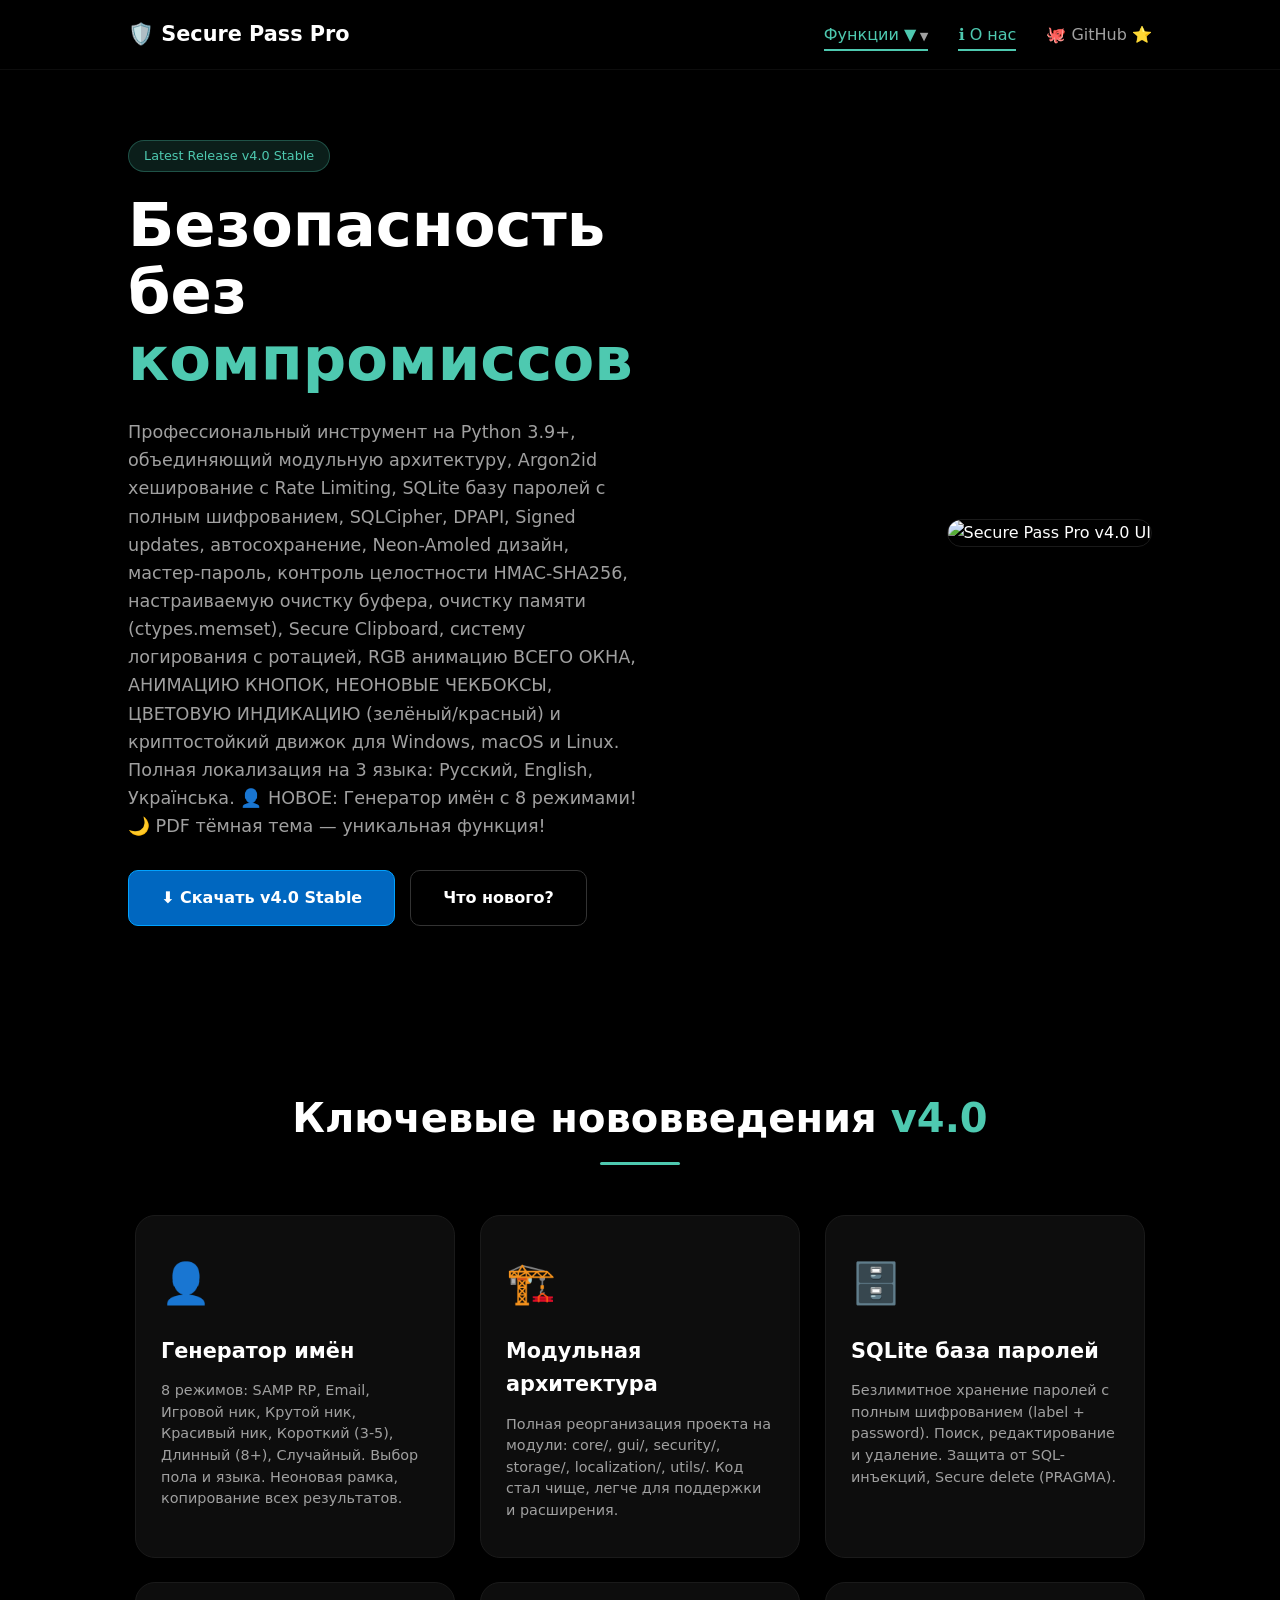
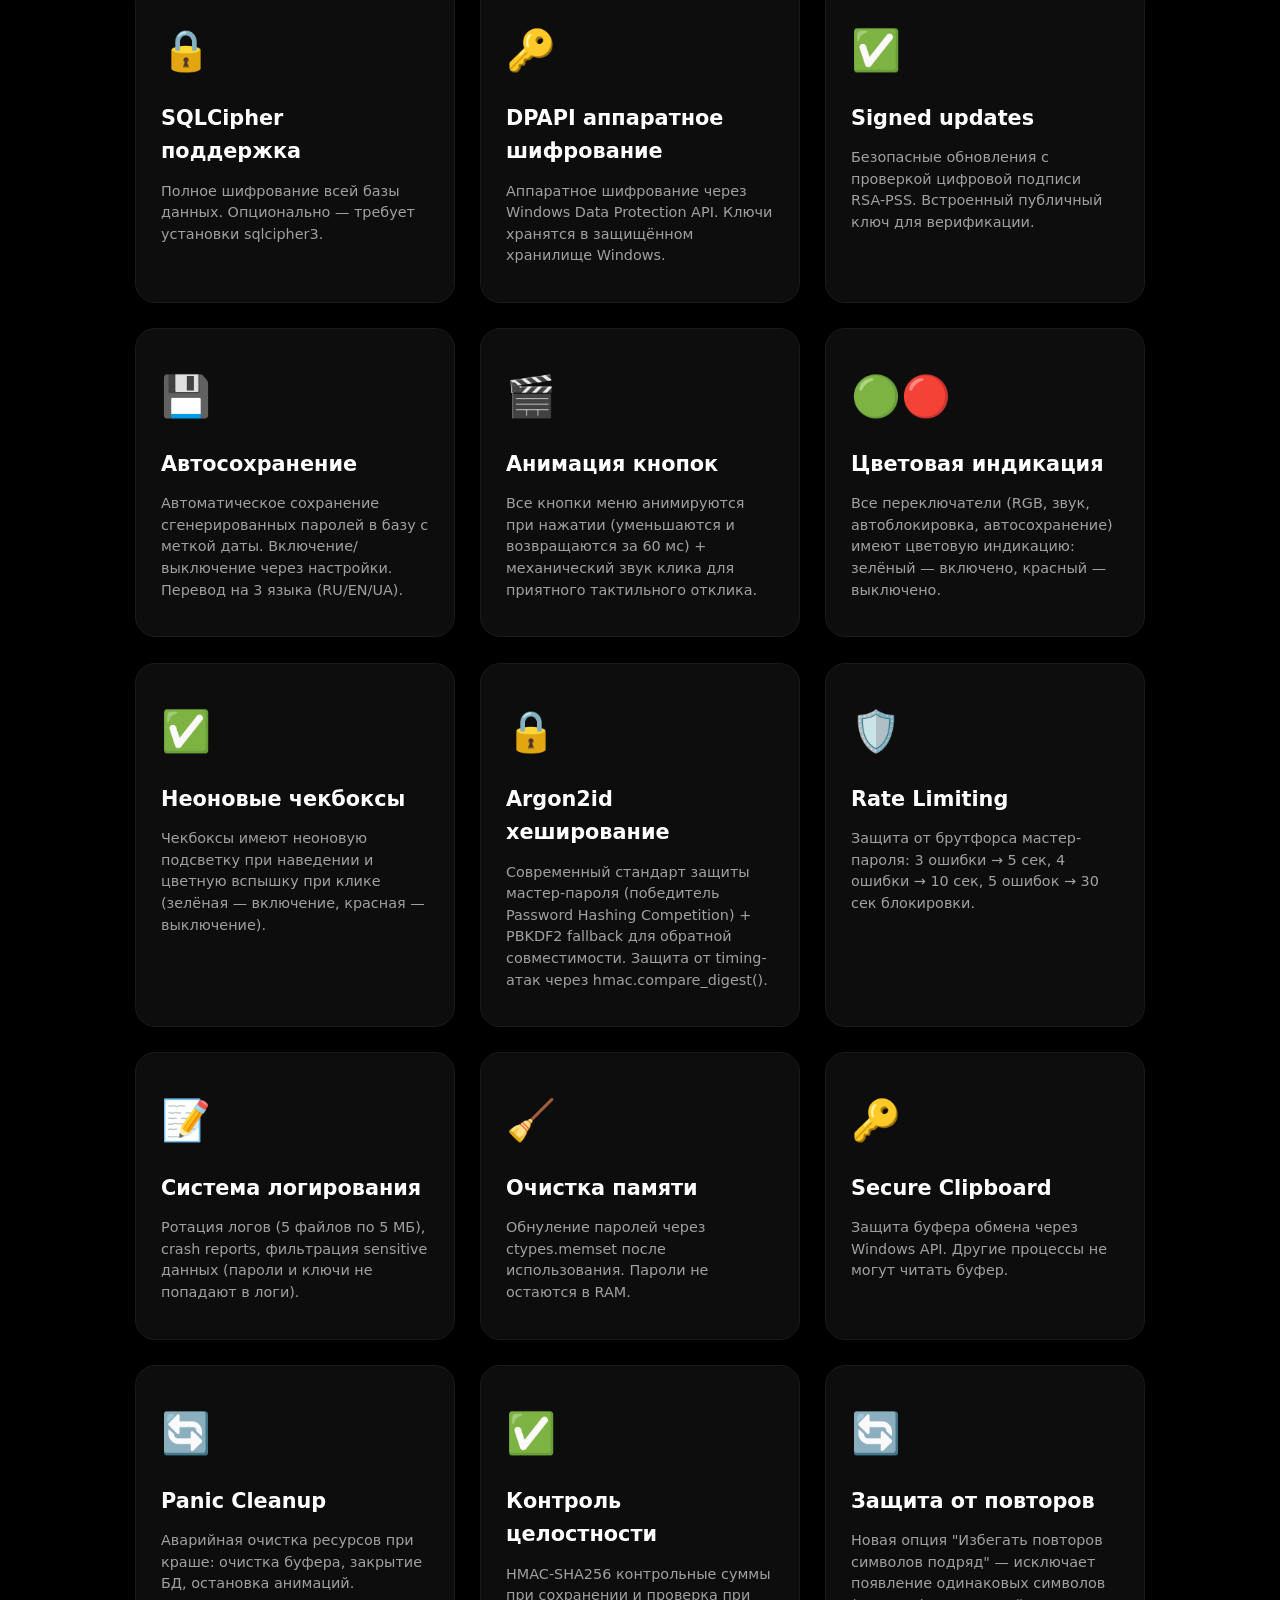
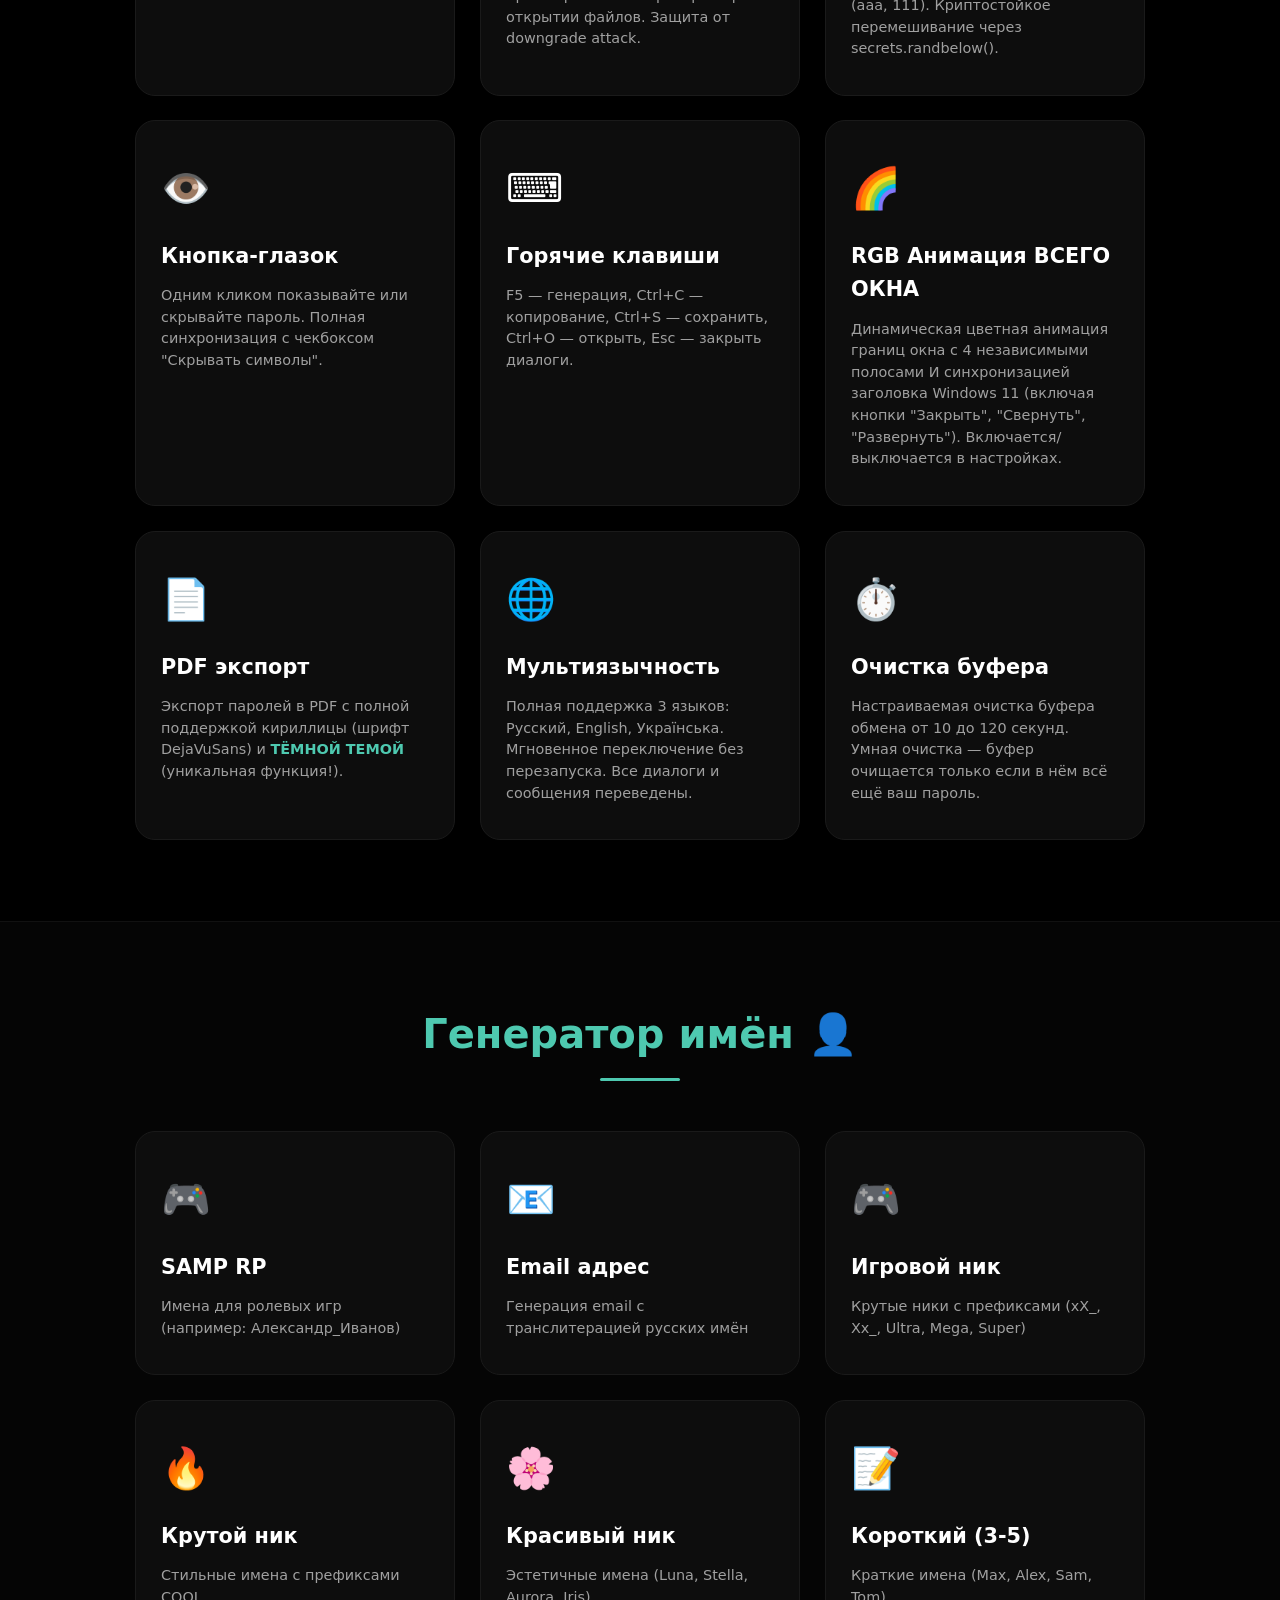
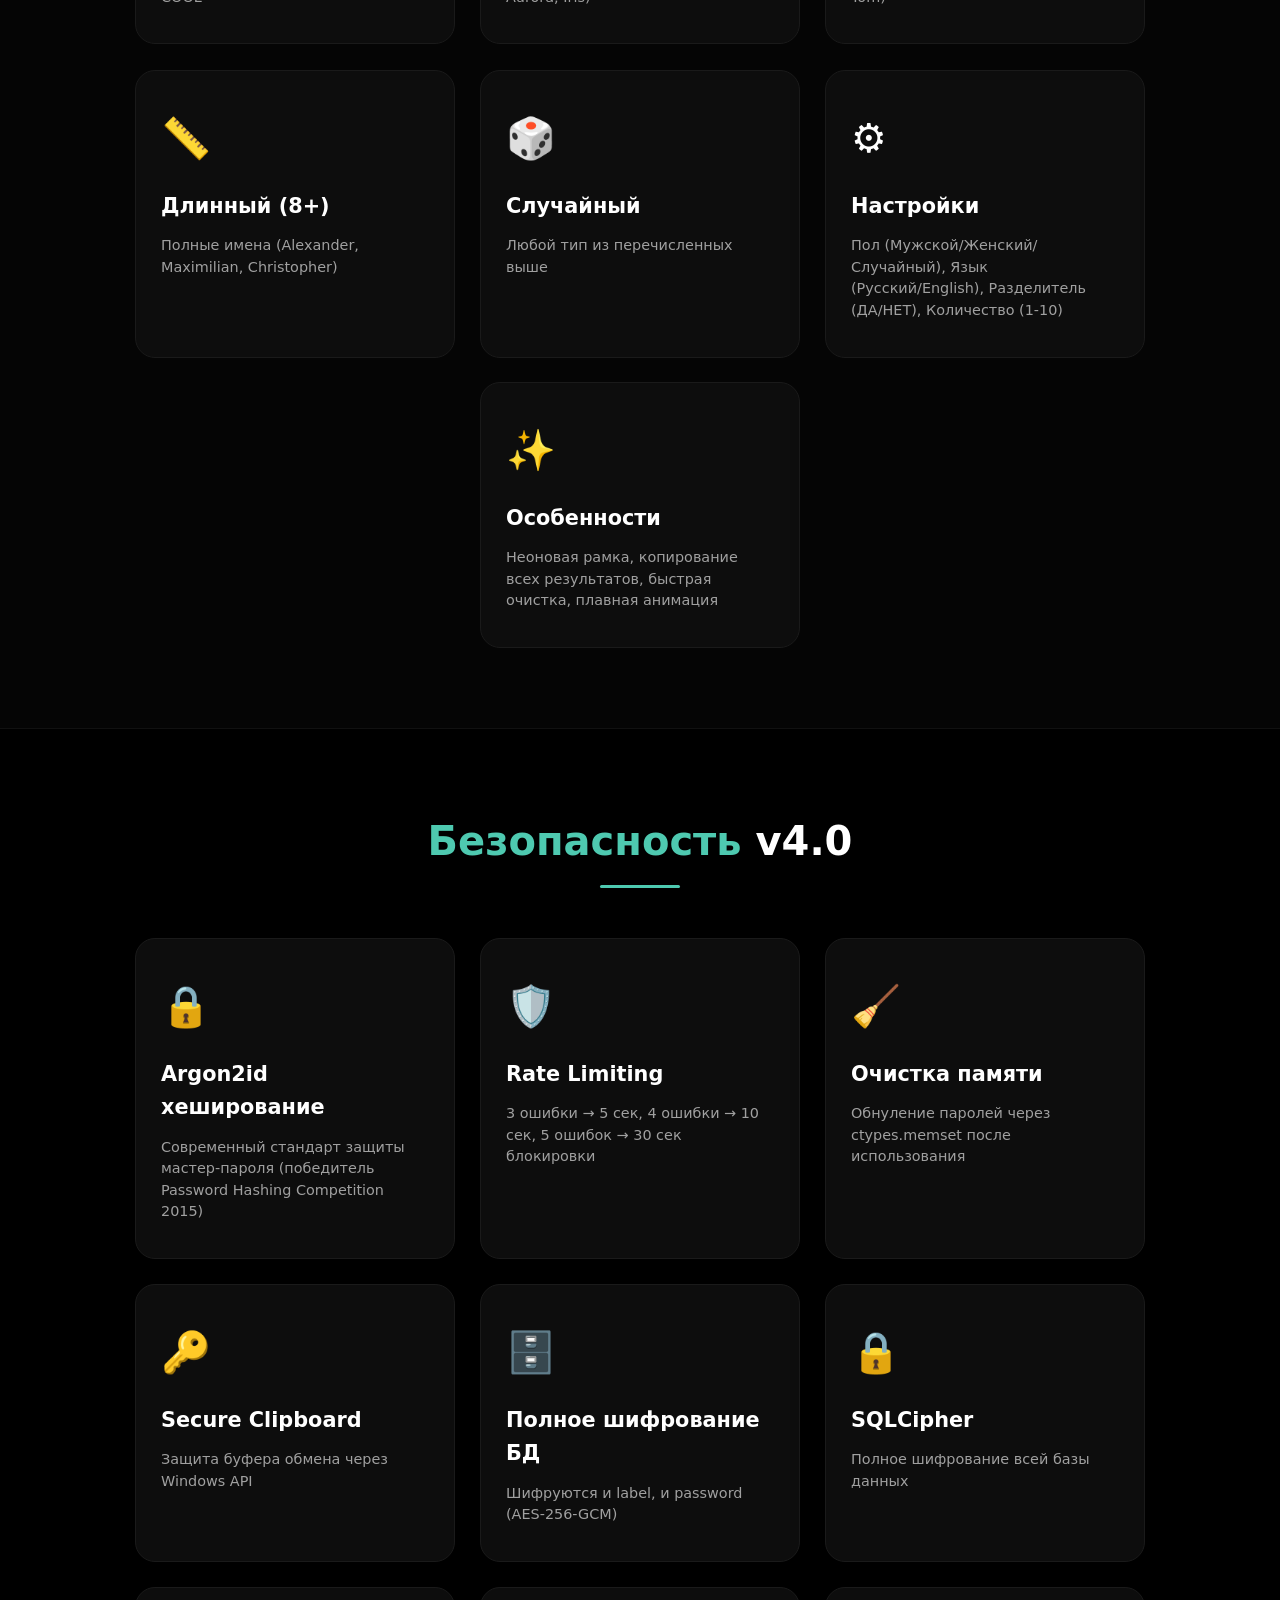
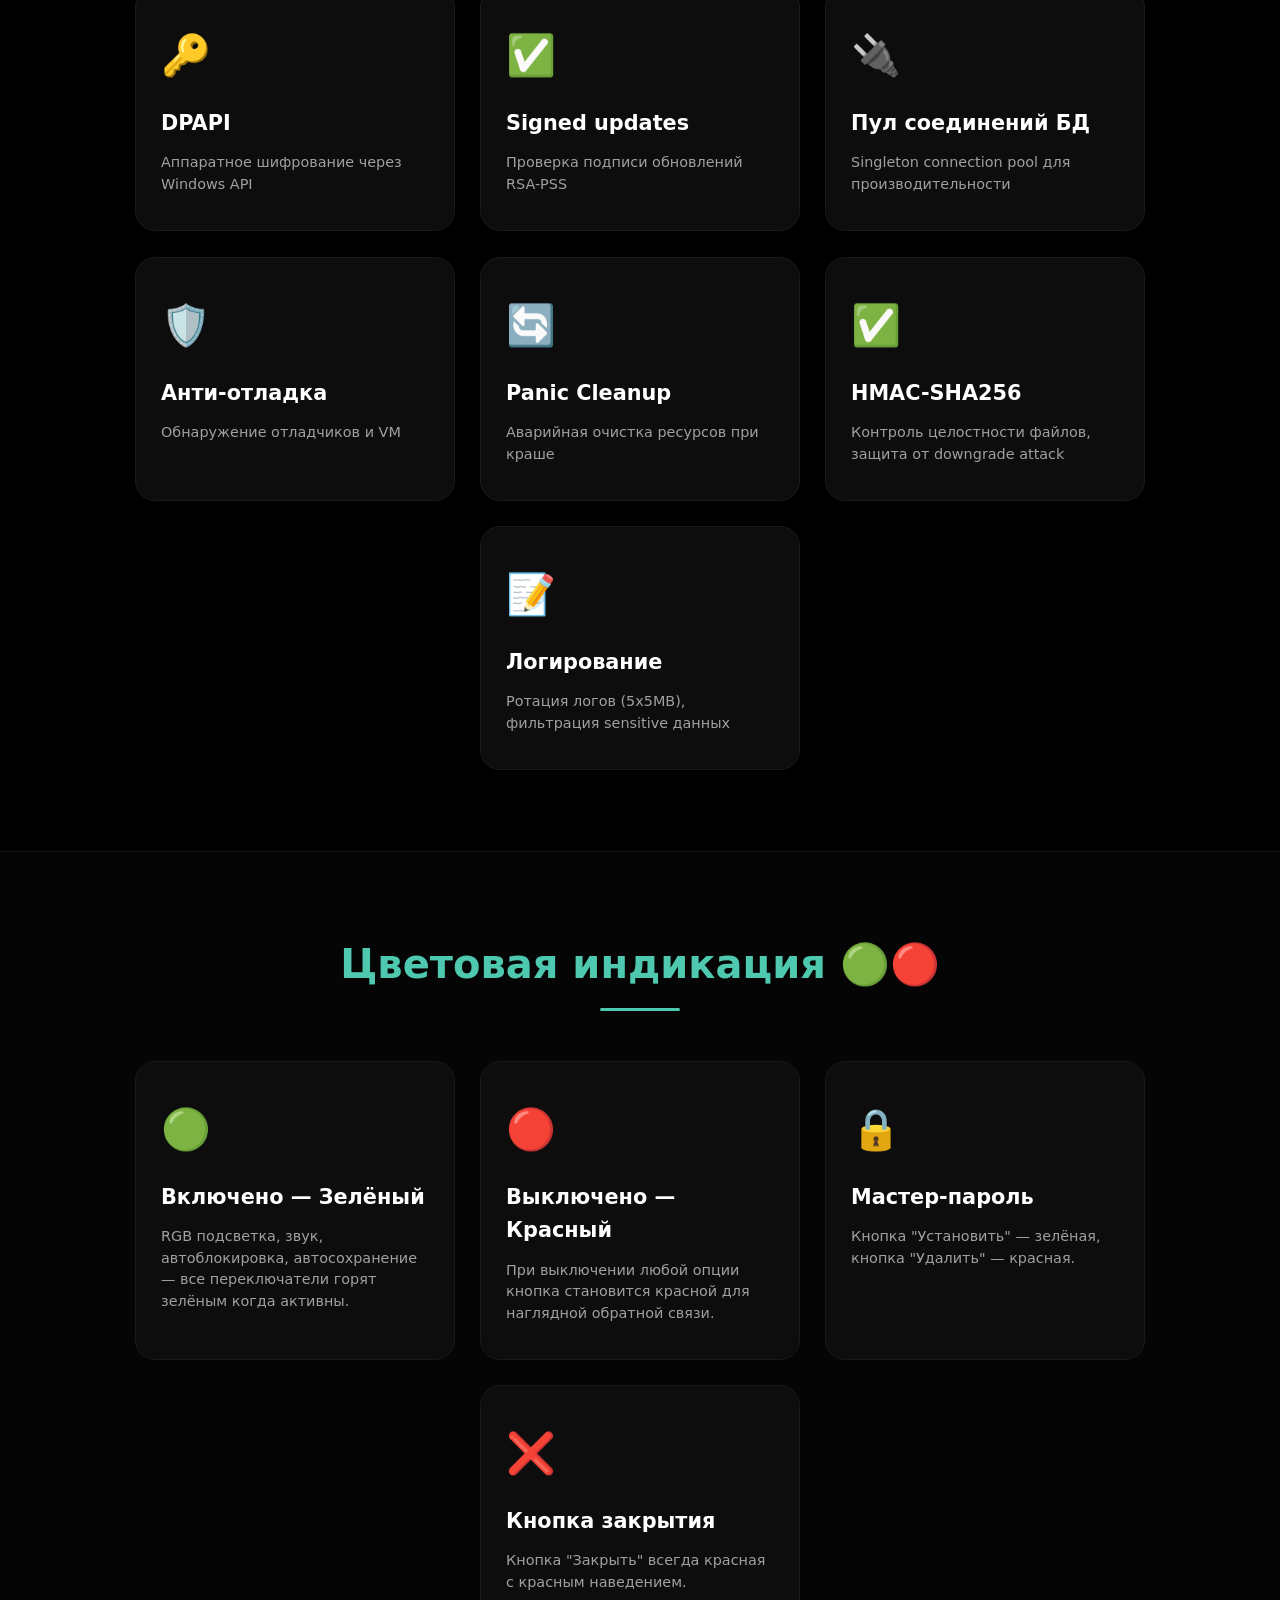
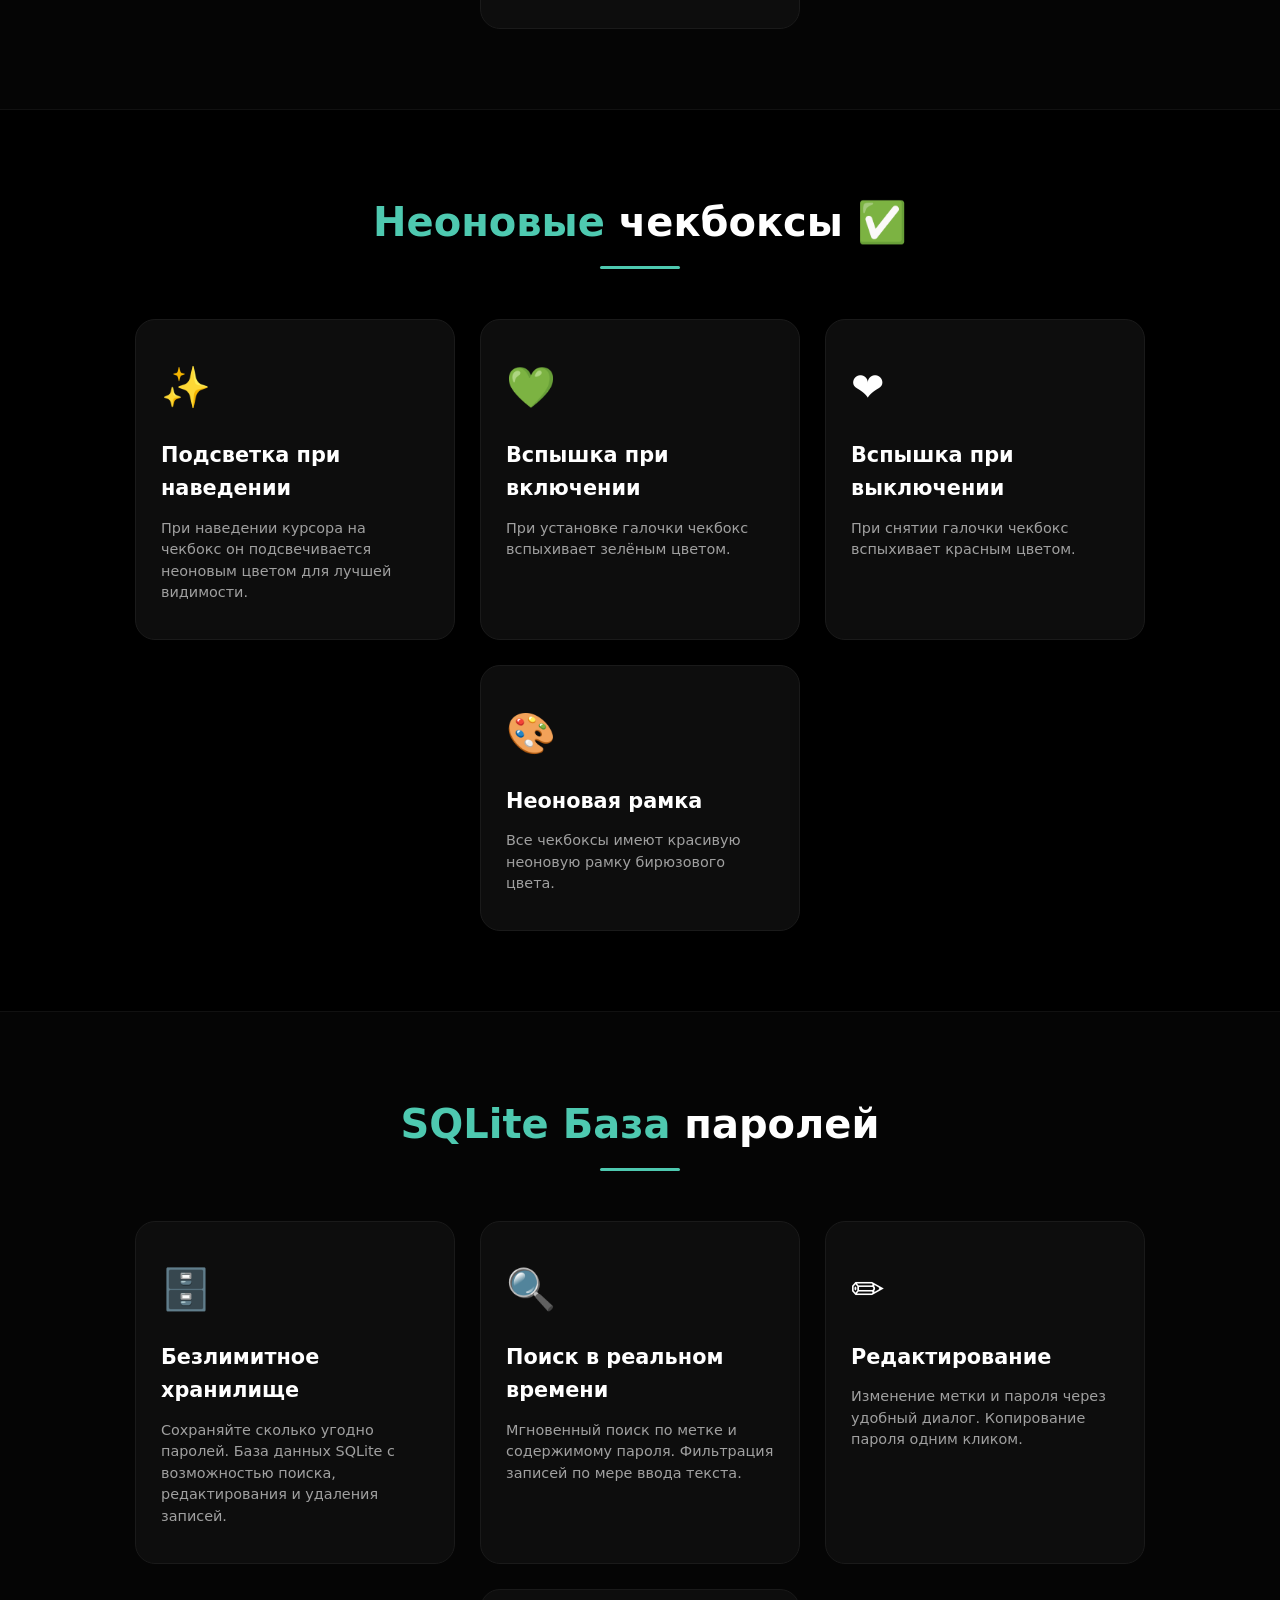
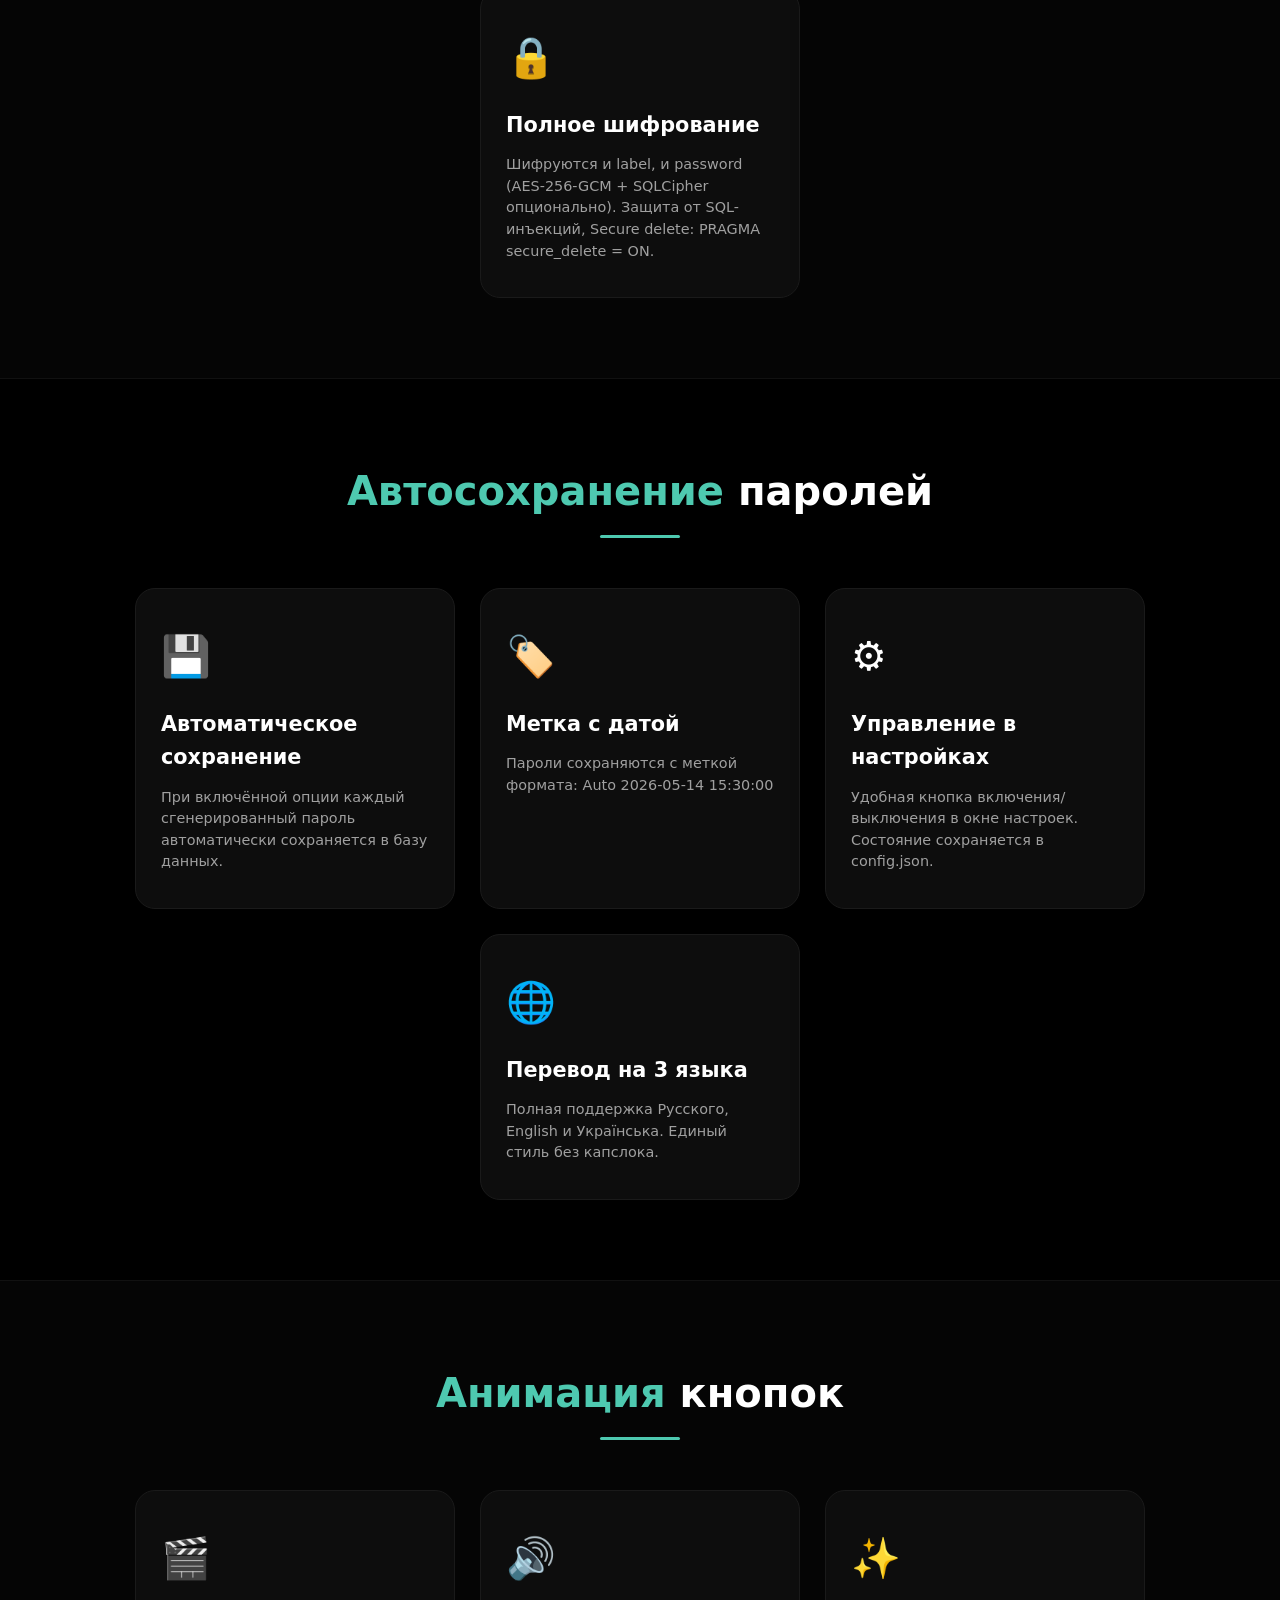
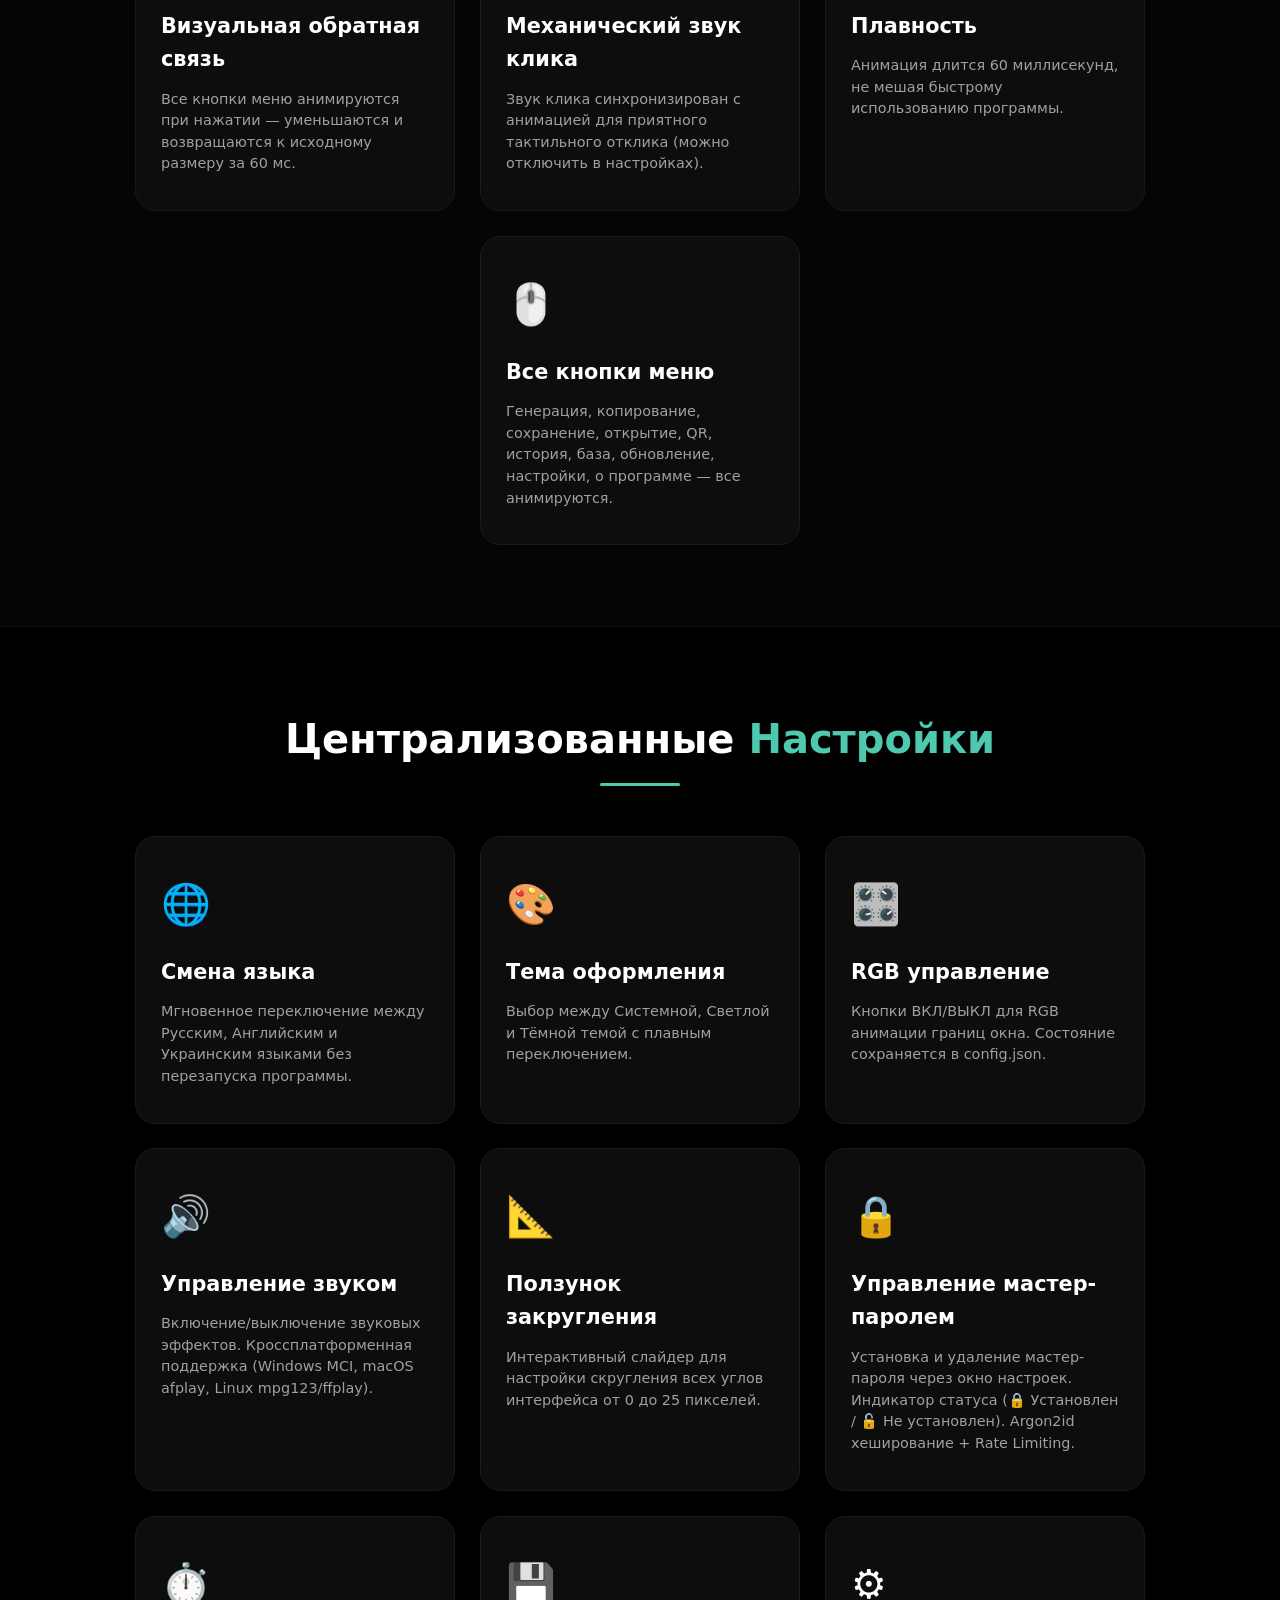
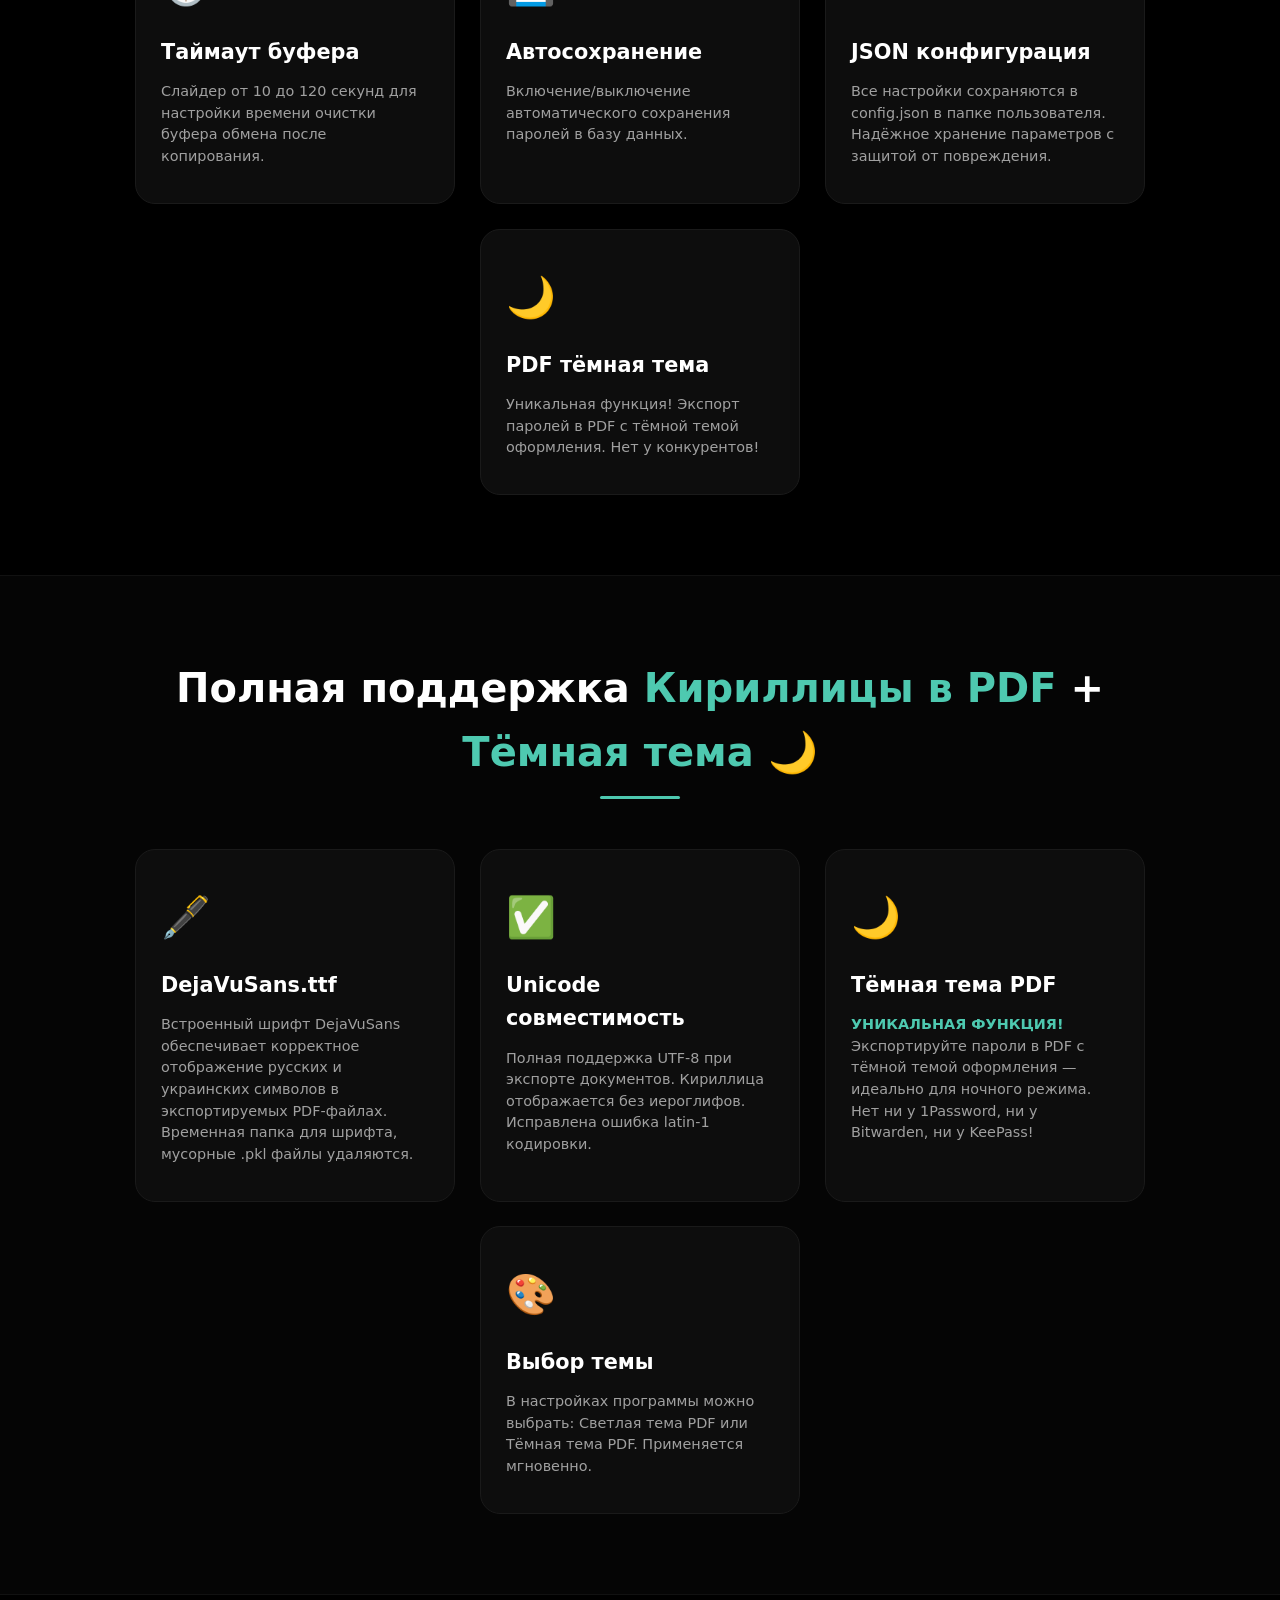
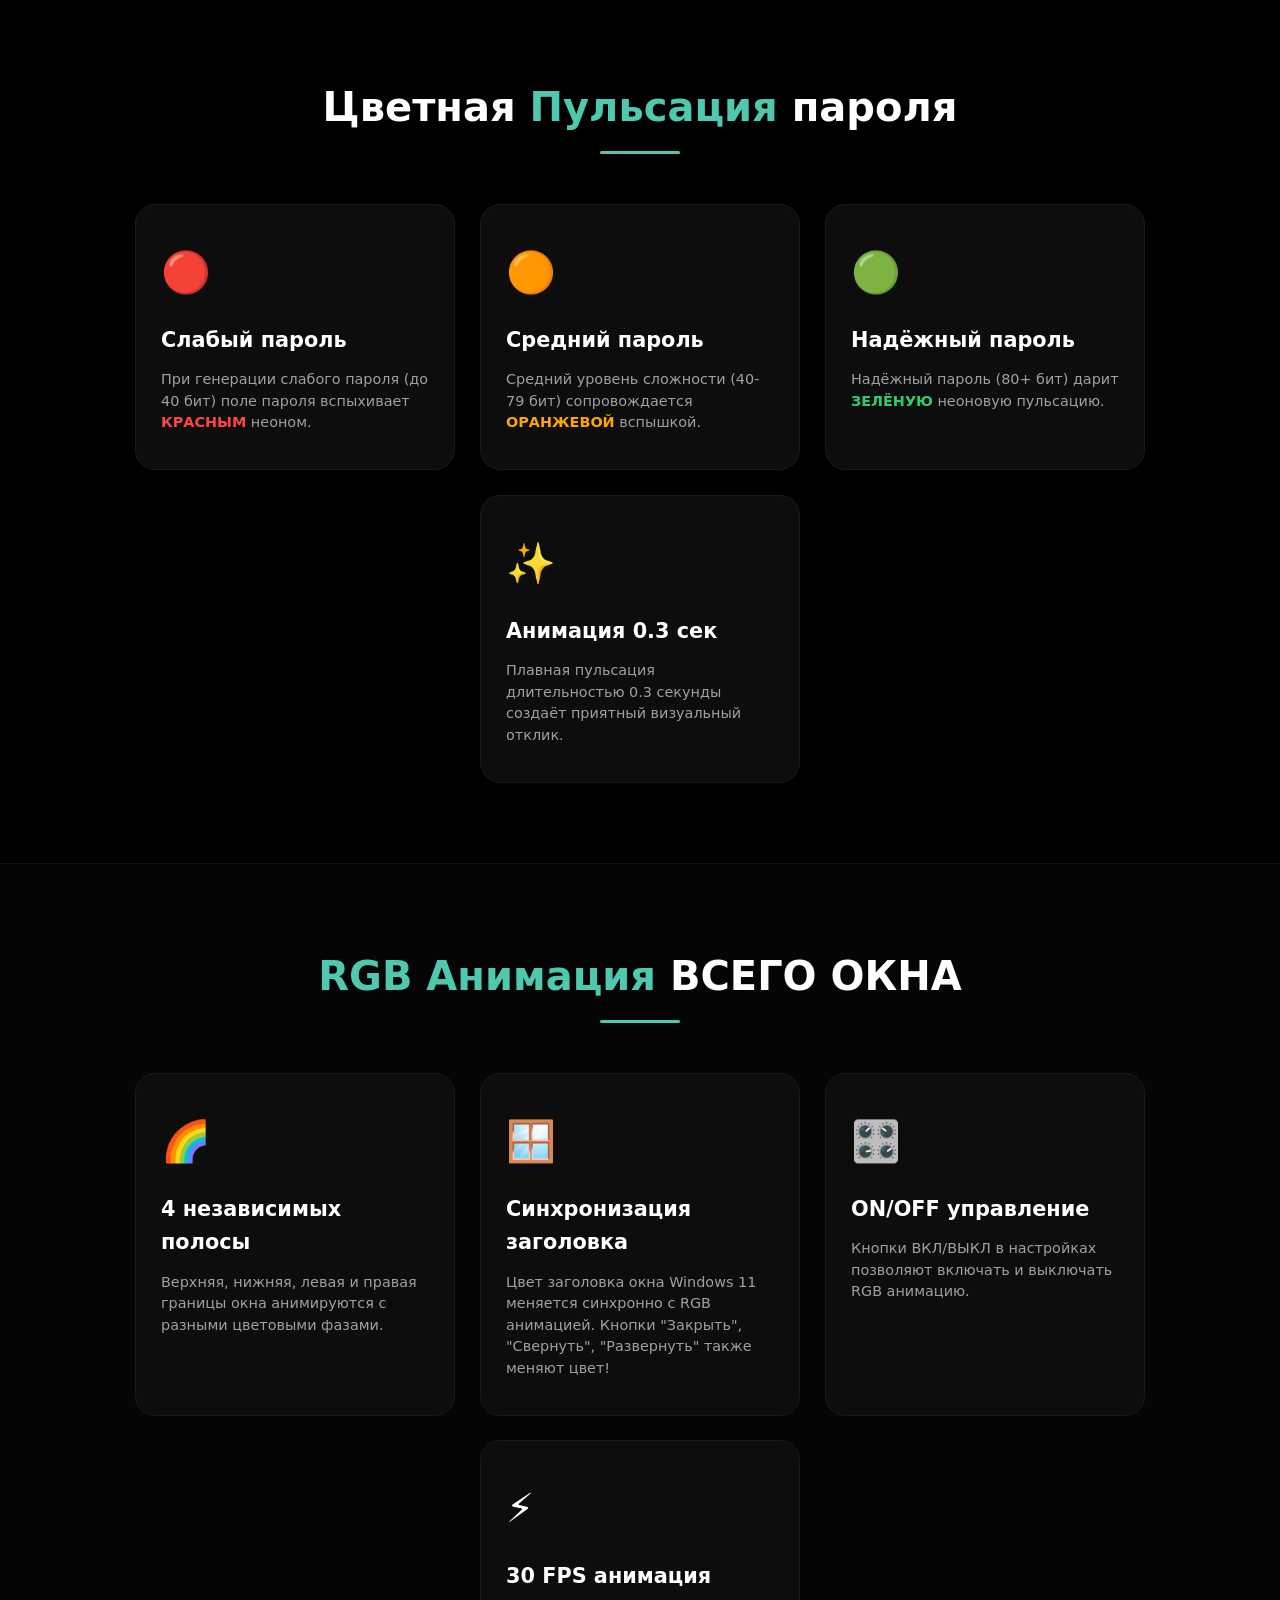
==== commit 4606c22f: "Add files via upload" ====
--- a/index.html
+++ b/index.html
@@ -3,7 +3,7 @@
 <head>
     <meta charset="UTF-8">
     <meta name="viewport" content="width=device-width, initial-scale=1.0">
-    <meta name="description" content="Secure Pass Pro v4.0 — Профессиональный генератор паролей. Модульная архитектура, Argon2id хеширование, SQLite база паролей, автосохранение, Master-пароль, Rate Limiting, система логирования, очистка памяти (ctypes.memset), Secure Clipboard, полное шифрование БД, анти-отладка, panic cleanup, контроль целостности HMAC-SHA256, защита от повторов, настраиваемая очистка буфера (10-120 сек), RGB анимация ВСЕГО ОКНА, АНИМАЦИЯ КНОПОК, НЕОНОВЫЕ ЧЕКБОКСЫ, ЦВЕТОВАЯ ИНДИКАЦИЯ (зелёный/красный), Amoled UI с неоновой подсветкой, расчет энтропии, просмотр PDF и криптостойкость. Цветная пульсация пароля: красный (слабый), оранжевый (средний), зелёный (надёжный). Кроссплатформенная поддержка Windows, macOS, Linux. Полная локализация на 3 языка: Русский, English, Українська. SQLCipher полное шифрование БД, DPAPI аппаратное шифрование, Signed updates с проверкой подписи RSA-PSS. 👤 Генератор имён — 8 режимов, выбор пола и языка.">
+    <meta name="description" content="Secure Pass Pro v4.0 — Профессиональный генератор паролей. Модульная архитектура, Argon2id хеширование, SQLite база паролей, автосохранение, Master-пароль, Rate Limiting, система логирования, очистка памяти (ctypes.memset), Secure Clipboard, полное шифрование БД, анти-отладка, panic cleanup, контроль целостности HMAC-SHA256, защита от повторов, настраиваемая очистка буфера (10-120 сек), RGB анимация ВСЕГО ОКНА, АНИМАЦИЯ КНОПОК, НЕОНОВЫЕ ЧЕКБОКСЫ, ЦВЕТОВАЯ ИНДИКАЦИЯ (зелёный/красный), Amoled UI с неоновой подсветкой, расчет энтропии, просмотр PDF и криптостойкость. Цветная пульсация пароля: красный (слабый), оранжевый (средний), зелёный (надёжный). Кроссплатформенная поддержка Windows, macOS, Linux. Полная локализация на 3 языка: Русский, English, Українська. SQLCipher полное шифрование БД, DPAPI аппаратное шифрование, Signed updates с проверкой подписи RSA-PSS. 👤 Генератор имён — 8 режимов, выбор пола и языка. 🌙 PDF тёмная тема — уникальная функция!">
     <title>Secure Pass Pro v4.0 | Профессиональная защита паролей</title>
     
     <link rel="icon" type="image/png" href="https://github.com/Maximka1993271/Password-Generator-Python/blob/main/app_icon.png?raw=true">
@@ -25,7 +25,7 @@
                         <a href="#namegen-section">👤 Генератор имён</a>
                         <a href="#security-section">🔒 Безопасность v4.0</a>
                         <a href="#settings-section">⚙️ Настройки</a>
-                        <a href="#pdf-section">📄 PDF Кириллица</a>
+                        <a href="#pdf-section">📄 PDF Кириллица + Тёмная тема</a>
                         <a href="#animation-section">🎨 Анимации</a>
                         <a href="#button-animation-section">🎬 Анимация кнопок</a>
                         <a href="#color-indication-section">🟢🔴 Цветовая индикация</a>
@@ -93,6 +93,7 @@
                 <li>🚀 SQLCipher — полное шифрование базы данных</li>
                 <li>🔑 DPAPI — аппаратное шифрование через Windows API</li>
                 <li>✅ Signed updates — проверка подписи обновлений RSA-PSS</li>
+                <li>🌙 PDF тёмная тема — уникальная функция (нет у конкурентов!)</li>
             </ul>
             
             <a href="https://github.com/Maximka1993271/Password-Generator-Python" target="_blank" class="github-btn">🚀 Перейти на GitHub →</a>
@@ -108,7 +109,7 @@
         <div class="hero-content">
             <div class="version-badge">Latest Release v4.0 Stable</div>
             <h1>Безопасность без <br><span class="highlight">компромиссов</span></h1>
-            <p>Профессиональный инструмент на Python 3.9+, объединяющий модульную архитектуру, Argon2id хеширование с Rate Limiting, SQLite базу паролей с полным шифрованием, SQLCipher, DPAPI, Signed updates, автосохранение, Neon-Amoled дизайн, мастер-пароль, контроль целостности HMAC-SHA256, настраиваемую очистку буфера, очистку памяти (ctypes.memset), Secure Clipboard, систему логирования с ротацией, RGB анимацию ВСЕГО ОКНА, АНИМАЦИЮ КНОПОК, НЕОНОВЫЕ ЧЕКБОКСЫ, ЦВЕТОВУЮ ИНДИКАЦИЮ (зелёный/красный) и криптостойкий движок для Windows, macOS и Linux. Полная локализация на 3 языка: Русский, English, Українська. 👤 НОВОЕ: Генератор имён с 8 режимами!</p>
+            <p>Профессиональный инструмент на Python 3.9+, объединяющий модульную архитектуру, Argon2id хеширование с Rate Limiting, SQLite базу паролей с полным шифрованием, SQLCipher, DPAPI, Signed updates, автосохранение, Neon-Amoled дизайн, мастер-пароль, контроль целостности HMAC-SHA256, настраиваемую очистку буфера, очистку памяти (ctypes.memset), Secure Clipboard, систему логирования с ротацией, RGB анимацию ВСЕГО ОКНА, АНИМАЦИЮ КНОПОК, НЕОНОВЫЕ ЧЕКБОКСЫ, ЦВЕТОВУЮ ИНДИКАЦИЮ (зелёный/красный) и криптостойкий движок для Windows, macOS и Linux. Полная локализация на 3 языка: Русский, English, Українська. 👤 НОВОЕ: Генератор имён с 8 режимами! 🌙 PDF тёмная тема — уникальная функция!</p>
             <div class="hero-btns">
                 <a href="https://github.com/Maximka1993271/Password-Generator-Python/releases/download/v4.0/SecurePassPro.exe" class="btn-primary">⬇️ Скачать v4.0 Stable</a>
                 <a href="#v40-section" class="btn-secondary">Что нового?</a>
@@ -143,7 +144,7 @@
             <div class="card"><div class="card-icon">👁️</div><h3>Кнопка-глазок</h3><p>Одним кликом показывайте или скрывайте пароль. Полная синхронизация с чекбоксом "Скрывать символы".</p></div>
             <div class="card"><div class="card-icon">⌨️</div><h3>Горячие клавиши</h3><p>F5 — генерация, Ctrl+C — копирование, Ctrl+S — сохранить, Ctrl+O — открыть, Esc — закрыть диалоги.</p></div>
             <div class="card"><div class="card-icon">🌈</div><h3>RGB Анимация ВСЕГО ОКНА</h3><p>Динамическая цветная анимация границ окна с 4 независимыми полосами И синхронизацией заголовка Windows 11 (включая кнопки "Закрыть", "Свернуть", "Развернуть"). Включается/выключается в настройках.</p></div>
-            <div class="card"><div class="card-icon">📄</div><h3>PDF экспорт</h3><p>Экспорт паролей в PDF с полной поддержкой кириллицы (шрифт DejaVuSans). Исправлена ошибка кодировки latin-1.</p></div>
+            <div class="card"><div class="card-icon">📄</div><h3>PDF экспорт</h3><p>Экспорт паролей в PDF с полной поддержкой кириллицы (шрифт DejaVuSans) и <strong style="color:#4ec9b0;">ТЁМНОЙ ТЕМОЙ</strong> (уникальная функция!).</p></div>
             <div class="card"><div class="card-icon">🌐</div><h3>Мультиязычность</h3><p>Полная поддержка 3 языков: Русский, English, Українська. Мгновенное переключение без перезапуска. Все диалоги и сообщения переведены.</p></div>
             <div class="card"><div class="card-icon">⏱️</div><h3>Очистка буфера</h3><p>Настраиваемая очистка буфера обмена от 10 до 120 секунд. Умная очистка — буфер очищается только если в нём всё ещё ваш пароль.</p></div>
         </div>
@@ -253,14 +254,17 @@
             <div class="card"><div class="card-icon">⏱️</div><h3>Таймаут буфера</h3><p>Слайдер от 10 до 120 секунд для настройки времени очистки буфера обмена после копирования.</p></div>
             <div class="card"><div class="card-icon">💾</div><h3>Автосохранение</h3><p>Включение/выключение автоматического сохранения паролей в базу данных.</p></div>
             <div class="card"><div class="card-icon">⚙️</div><h3>JSON конфигурация</h3><p>Все настройки сохраняются в config.json в папке пользователя. Надёжное хранение параметров с защитой от повреждения.</p></div>
+            <div class="card"><div class="card-icon">🌙</div><h3>PDF тёмная тема</h3><p>Уникальная функция! Экспорт паролей в PDF с тёмной темой оформления. Нет у конкурентов!</p></div>
         </div>
     </section>
 
     <section id="pdf-section" class="features-section dark-bg">
-        <h2 class="section-title">Полная поддержка <span class="highlight">Кириллицы в PDF</span></h2>
+        <h2 class="section-title">Полная поддержка <span class="highlight">Кириллицы в PDF</span> + <span class="highlight">Тёмная тема</span> 🌙</h2>
         <div class="features-grid">
             <div class="card"><div class="card-icon">🖋️</div><h3>DejaVuSans.ttf</h3><p>Встроенный шрифт DejaVuSans обеспечивает корректное отображение русских и украинских символов в экспортируемых PDF-файлах. Временная папка для шрифта, мусорные .pkl файлы удаляются.</p></div>
             <div class="card"><div class="card-icon">✅</div><h3>Unicode совместимость</h3><p>Полная поддержка UTF-8 при экспорте документов. Кириллица отображается без иероглифов. Исправлена ошибка latin-1 кодировки.</p></div>
+            <div class="card"><div class="card-icon">🌙</div><h3>Тёмная тема PDF</h3><p><strong style="color:#4ec9b0;">УНИКАЛЬНАЯ ФУНКЦИЯ!</strong> Экспортируйте пароли в PDF с тёмной темой оформления — идеально для ночного режима. Нет ни у 1Password, ни у Bitwarden, ни у KeePass!</p></div>
+            <div class="card"><div class="card-icon">🎨</div><h3>Выбор темы</h3><p>В настройках программы можно выбрать: Светлая тема PDF или Тёмная тема PDF. Применяется мгновенно.</p></div>
         </div>
     </section>
 
@@ -303,13 +307,14 @@
             <div class="card"><div class="card-icon">🧹</div><h3>Очистка памяти</h3><ul><li>✅ ctypes.memset для обнуления</li><li>✅ Пароли не остаются в RAM</li><li>✅ Secure Clipboard (Windows API)</li></ul></div>
             <div class="card"><div class="card-icon">🪟</div><h3>Окна мастер-пароля</h3><ul><li>✅ Исправлен перевод на все 3 языках</li><li>✅ Исправлены цвета окон под выбранную тему</li><li>✅ Полный редизайн с закруглением углов</li><li>✅ Кнопки "Установить" и "Удалить" мастер-пароль</li></ul></div>
             <div class="card"><div class="card-icon">🎨</div><h3>Чекбоксы и визуал</h3><ul><li>✅ Улучшен внешний вид чекбоксов</li><li>✅ Синхронизация стилей с темой</li><li>✅ Все чекбоксы запускаются снятыми</li></ul></div>
-            <div class="card"><div class="card-icon">⚙️</div><h3>Редизайн настроек</h3><ul><li>✅ Полностью новое окно с прокруткой</li><li>✅ Слайдеры для радиуса и таймаута буфера</li><li>✅ Кнопка автосохранения</li><li>✅ Кнопки управления RGB анимацией</li></ul></div>
+            <div class="card"><div class="card-icon">⚙️</div><h3>Редизайн настроек</h3><ul><li>✅ Полностью новое окно с прокруткой</li><li>✅ Слайдеры для радиуса и таймаута буфера</li><li>✅ Кнопка автосохранения</li><li>✅ Кнопки управления RGB анимацией</li><li>✅ Выбор темы PDF (Светлая/Тёмная)</li></ul></div>
             <div class="card"><div class="card-icon">🌈</div><h3>RGB ВСЕГО ОКНА</h3><ul><li>✅ 4 независимые полосы анимации</li><li>✅ Синхронизация заголовка Windows 11</li><li>✅ Кнопки "Закрыть/Свернуть/Развернуть" меняют цвет</li><li>✅ ON/OFF управление из настроек</li></ul></div>
+            <div class="card"><div class="card-icon">🌙</div><h3>PDF тёмная тема</h3><ul><li>✅ Уникальная функция (нет у конкурентов!)</li><li>✅ Выбор темы в настройках</li><li>✅ Идеально для ночного режима</li></ul></div>
             <div class="card"><div class="card-icon">🔧</div><h3>Критические исправления</h3><ul><li>🔧 Исправлен winreg import на Linux/macOS</li><li>🔧 Исправлен конфликт Ctrl+C</li><li>🔧 Исправлена уязвимость timing-атак</li><li>🔧 Исправлена shell-инъекция (subprocess.run)</li><li>🔧 Исправлена RGB анимация (добавлены импорты ctypes и subprocess)</li><li>🔧 Исправлена утечка файловых дескрипторов в SQLite</li><li>🔧 Исправлен downgrade attack в integrity.py</li></ul></div>
             <div class="card"><div class="card-icon">💻</div><h3>Кроссплатформенность</h3><ul><li>✅ Windows — полная поддержка с MCI звуком</li><li>✅ macOS — нативные шрифты и звук afplay</li><li>✅ Linux — шрифты DejaVu Sans и звук mpg123/ffplay</li></ul></div>
             <div class="card"><div class="card-icon">🌐</div><h3>Локализация</h3><ul><li>✅ Полная поддержка RU/EN/UA</li><li>✅ Мгновенное переключение без перезапуска</li><li>✅ Все диалоги и сообщения переведены</li><li>✅ Единый стиль без капслока</li></ul></div>
             <div class="card"><div class="card-icon">📁</div><h3>Файловые операции</h3><ul><li>✅ Убрано дублирование .sha256 файлов</li><li>✅ HMAC-SHA256 вместо SHA-256</li><li>✅ Защита от downgrade attack</li><li>✅ Миграция legacy хешей</li></ul></div>
-            <div class="card"><div class="card-icon">📄</div><h3>PDF экспорт</h3><ul><li>✅ Исправлена ошибка latin-1 кодировки</li><li>✅ Удалены мусорные .pkl файлы</li><li>✅ Временная папка для шрифта</li><li>✅ Запасной механизм без DejaVuSans</li></ul></div>
+            <div class="card"><div class="card-icon">📄</div><h3>PDF экспорт</h3><ul><li>✅ Исправлена ошибка latin-1 кодировки</li><li>✅ Удалены мусорные .pkl файлы</li><li>✅ Временная папка для шрифта</li><li>✅ Запасной механизм без DejaVuSans</li><li>✅ Тёмная тема PDF (уникально!)</li></ul></div>
             <div class="card"><div class="card-icon">🔧</div><h3>Технические улучшения (18.05.2026)</h3><ul><li>✅ Замена 84 блоков except Exception на конкретные типы</li><li>✅ Улучшено логирование ошибок</li><li>✅ Исправлен security/antidebug.py</li><li>✅ Обновлена локализация</li><li>✅ Модульная архитектура закреплена</li><li>✅ 11 файлов исправлено</li></ul></div>
             <div class="card"><div class="card-icon">🚀</div><h3>Enterprise-улучшения (19.05.2026)</h3><ul><li>✅ SQLCipher — полное шифрование базы данных</li><li>✅ DPAPI — аппаратное шифрование через Windows API</li><li>✅ Signed updates — проверка подписи обновлений RSA-PSS</li><li>✅ Key rotation — ротация ключей шифрования</li><li>✅ Full metadata encryption — скрытие метаданных таблиц БД</li></ul></div>
         </div>
@@ -361,6 +366,7 @@
             <div class="tech-item"><h4>🗄️ Синий</h4><p>База паролей</p></div>
             <div class="tech-item"><h4>🔒 SQLCipher</h4><p>Полное шифрование БД</p></div>
             <div class="tech-item"><h4>🔑 DPAPI</h4><p>Аппаратное шифрование</p></div>
+            <div class="tech-item"><h4>🌙 PDF тёмная тема</h4><p>Уникальная функция</p></div>
         </div>
     </section>
 
@@ -394,6 +400,7 @@
                 <li><strong>Горячие клавиши:</strong> F5, Ctrl+C, Ctrl+S, Ctrl+O, Esc</li>
                 <li><strong>Языки:</strong> Русский, English, Українська (мгновенное переключение)</li>
                 <li><strong>Платформы:</strong> Windows 10/11, macOS, Linux</li>
+                <li><strong>PDF тёмная тема:</strong> ✅ УНИКАЛЬНАЯ ФУНКЦИЯ (нет у конкурентов!)</li>
                 <li><strong>Всего исправлений:</strong> 50+ (15 критических безопасности)</li>
             </ul>
             <div class="build-command">
@@ -409,7 +416,7 @@
             <div class="download-card highlight-card">
                 <div class="card-icon">🏆</div>
                 <h3>Secure Pass Pro v4.0</h3>
-                <p><b>Рекомендуется.</b> Модульная архитектура, Argon2id хеширование + Rate Limiting, SQLite база паролей с полным шифрованием, SQLCipher, DPAPI, Signed updates, автосохранение, мастер-пароль, контроль целостности HMAC-SHA256, очистка памяти (ctypes.memset), Secure Clipboard, система логирования, защита от повторов, кнопка-глазок, горячие клавиши, <b>АНИМАЦИЯ КНОПОК</b>, <b>ЦВЕТОВАЯ ИНДИКАЦИЯ (зелёный/красный)</b>, <b>НЕОНОВЫЕ ЧЕКБОКСЫ</b>, <b>настраиваемая умная очистка буфера (10-120 сек)</b>, <b>RGB анимация ВСЕГО ОКНА с настройкой скорости и толщины</b>, <b>👤 ГЕНЕРАТОР ИМЁН (8 режимов)</b>, Neon UI, поддержка PDF с кириллицей (DejaVuSans), кроссплатформенный звук, цветная пульсация пароля, полная локализация на 3 языка (RU/EN/UA), 50+ исправлений ошибок, полная защита от timing-атак и shell-инъекций, замена 84 блоков except Exception на конкретные типы, улучшенное логирование, исправлен antidebug.py, добавлены ключи локализации, 11 файлов исправлено, SQLCipher, DPAPI, Signed updates.</p>
+                <p><b>Рекомендуется.</b> Модульная архитектура, Argon2id хеширование + Rate Limiting, SQLite база паролей с полным шифрованием, SQLCipher, DPAPI, Signed updates, автосохранение, мастер-пароль, контроль целостности HMAC-SHA256, очистка памяти (ctypes.memset), Secure Clipboard, система логирования, защита от повторов, кнопка-глазок, горячие клавиши, <b>АНИМАЦИЯ КНОПОК</b>, <b>ЦВЕТОВАЯ ИНДИКАЦИЯ (зелёный/красный)</b>, <b>НЕОНОВЫЕ ЧЕКБОКСЫ</b>, <b>настраиваемая умная очистка буфера (10-120 сек)</b>, <b>RGB анимация ВСЕГО ОКНА с настройкой скорости и толщины</b>, <b>👤 ГЕНЕРАТОР ИМЁН (8 режимов)</b>, <b>🌙 PDF ТЁМНАЯ ТЕМА (уникальная функция!)</b>, Neon UI, поддержка PDF с кириллицей (DejaVuSans), кроссплатформенный звук, цветная пульсация пароля, полная локализация на 3 языка (RU/EN/UA), 50+ исправлений ошибок, полная защита от timing-атак и shell-инъекций, замена 84 блоков except Exception на конкретные типы, улучшенное логирование, исправлен antidebug.py, добавлены ключи локализации, 11 файлов исправлено, SQLCipher, DPAPI, Signed updates.</p>
                 <a href="https://github.com/Maximka1993271/Password-Generator-Python/releases/download/v4.0/SecurePassPro.exe" class="btn-primary full-width">⬇️ Скачать v4.0 (.EXE)</a>
                 <div style="margin-top: 15px;">
                     <a href="https://github.com/Maximka1993271/Password-Generator-Python/archive/refs/heads/main.zip" style="color: #888; font-size: 0.8rem;">📦 Исходный код (ZIP) →</a>
@@ -453,8 +460,9 @@
                 <span class="badge">Panic Cleanup</span>
                 <span class="badge">84 Exceptions Fixed</span>
                 <span class="badge">11 Files Fixed</span>
-            </div>
-            <p class="footer-description">Локализация: Русский, English, Українська. Программа гарантирует полную приватность данных. Генерация происходит локально. Кроссплатформенная поддержка Windows, macOS, Linux. Модульная архитектура, Argon2id хеширование с Rate Limiting, SQLite база паролей с полным шифрованием, SQLCipher, DPAPI, Signed updates, автосохранение, очистка памяти (ctypes.memset), Secure Clipboard, система логирования с фильтрацией sensitive данных, panic cleanup. Все критические баги исправлены (50+ исправлений, 15 критических безопасности), мёртвый код удалён, добавлена АНИМАЦИЯ КНОПОК, ЦВЕТОВАЯ ИНДИКАЦИЯ (зелёный/красный), НЕОНОВЫЕ ЧЕКБОКСЫ, RGB подсветка ВСЕГО ОКНА с настройкой скорости и толщины, умная очистка буфера, защита от timing-атак и shell-инъекций, защита от downgrade attack. PDF экспорт с полной поддержкой кириллицы, без мусорных файлов. **18.05.2026: заменены 84 блока except Exception на конкретные типы, улучшено логирование, исправлен antidebug.py, добавлены ключи локализации, исправлено 11 файлов. 19.05.2026: добавлены SQLCipher, DPAPI, Signed updates. 21.05.2026: добавлен Генератор имён с 8 режимами.**</p>
+                <span class="badge">🌙 PDF Dark Theme</span>
+            </div>
+            <p class="footer-description">Локализация: Русский, English, Українська. Программа гарантирует полную приватность данных. Генерация происходит локально. Кроссплатформенная поддержка Windows, macOS, Linux. Модульная архитектура, Argon2id хеширование с Rate Limiting, SQLite база паролей с полным шифрованием, SQLCipher, DPAPI, Signed updates, автосохранение, очистка памяти (ctypes.memset), Secure Clipboard, система логирования с фильтрацией sensitive данных, panic cleanup. Все критические баги исправлены (50+ исправлений, 15 критических безопасности), мёртвый код удалён, добавлена АНИМАЦИЯ КНОПОК, ЦВЕТОВАЯ ИНДИКАЦИЯ (зелёный/красный), НЕОНОВЫЕ ЧЕКБОКСЫ, RGB подсветка ВСЕГО ОКНА с настройкой скорости и толщины, умная очистка буфера, защита от timing-атак и shell-инъекций, защита от downgrade attack. PDF экспорт с полной поддержкой кириллицы и <strong>ТЁМНОЙ ТЕМОЙ (уникальная функция!)</strong>, без мусорных файлов. **18.05.2026: заменены 84 блока except Exception на конкретные типы, улучшено логирование, исправлен antidebug.py, добавлены ключи локализации, исправлено 11 файлов. 19.05.2026: добавлены SQLCipher, DPAPI, Signed updates. 21.05.2026: добавлен Генератор имён с 8 режимами и PDF тёмная тема.**</p>
         </div>
     </footer>
 
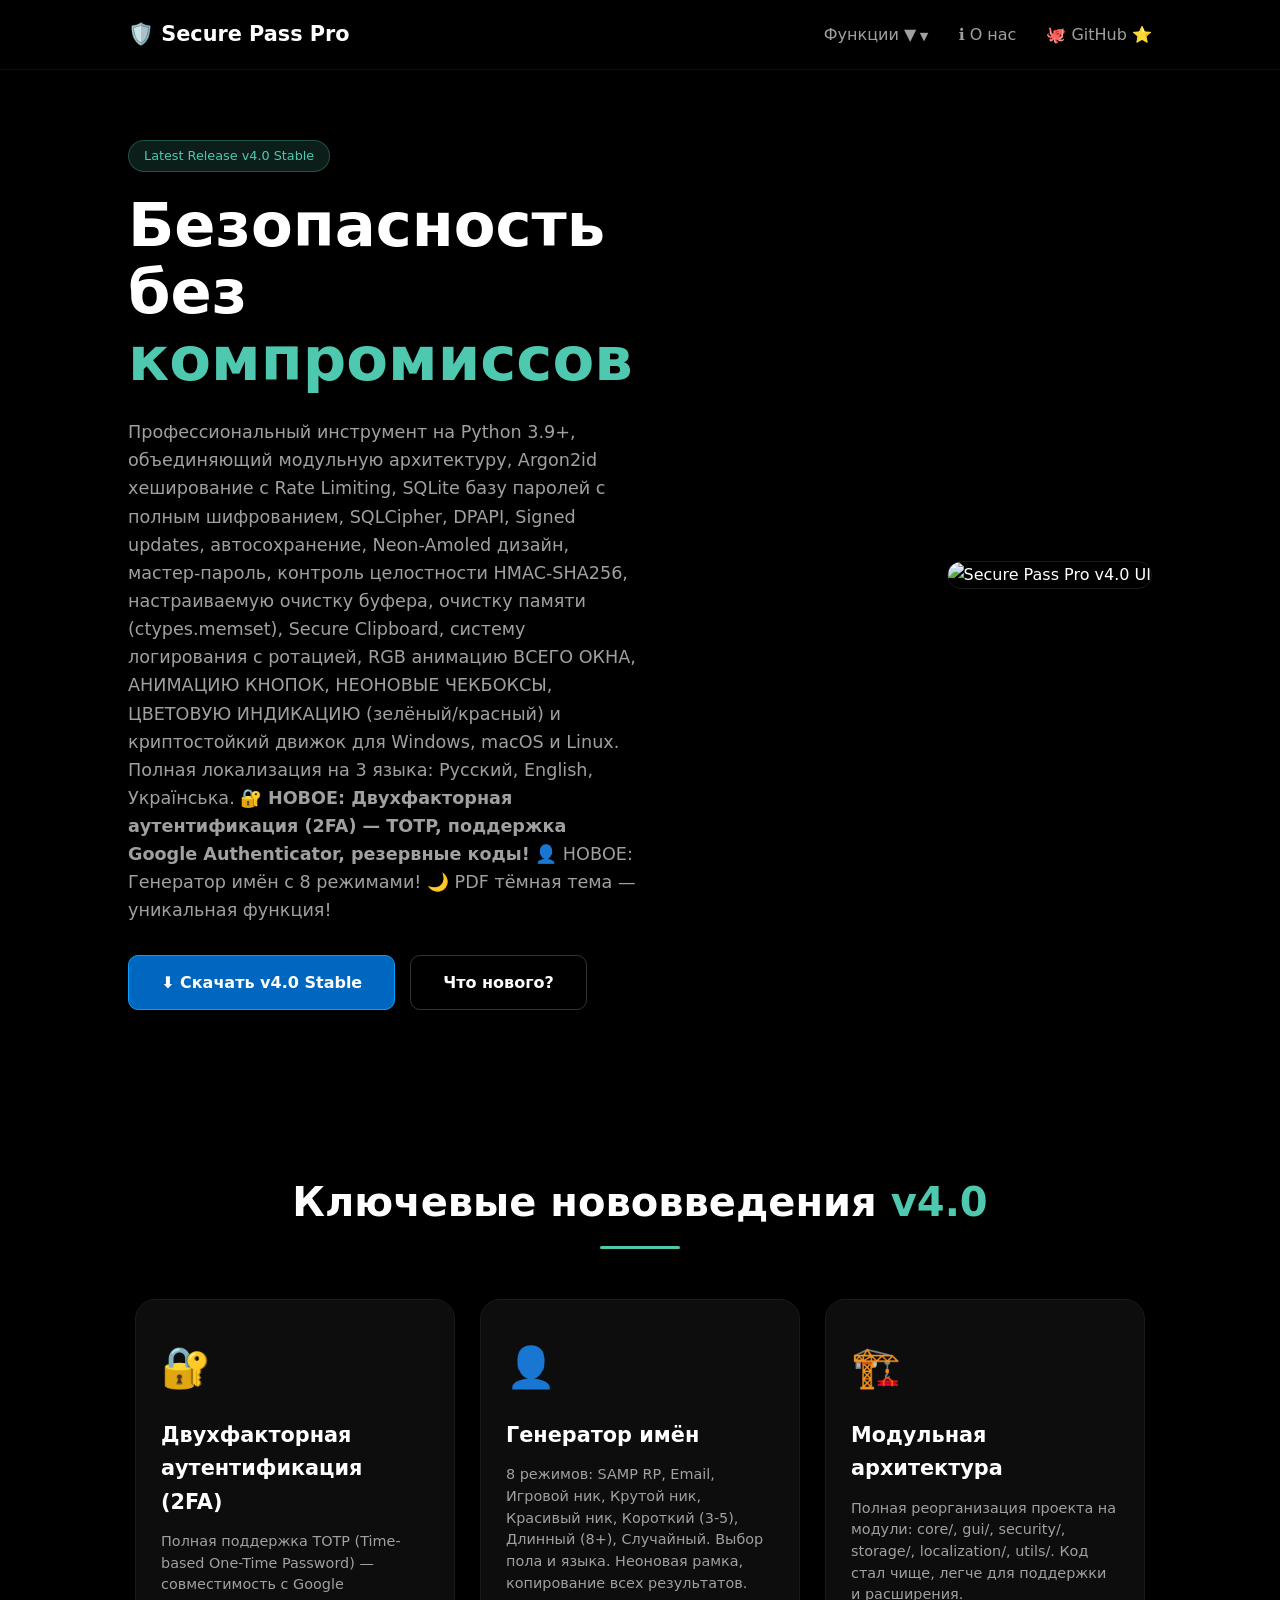
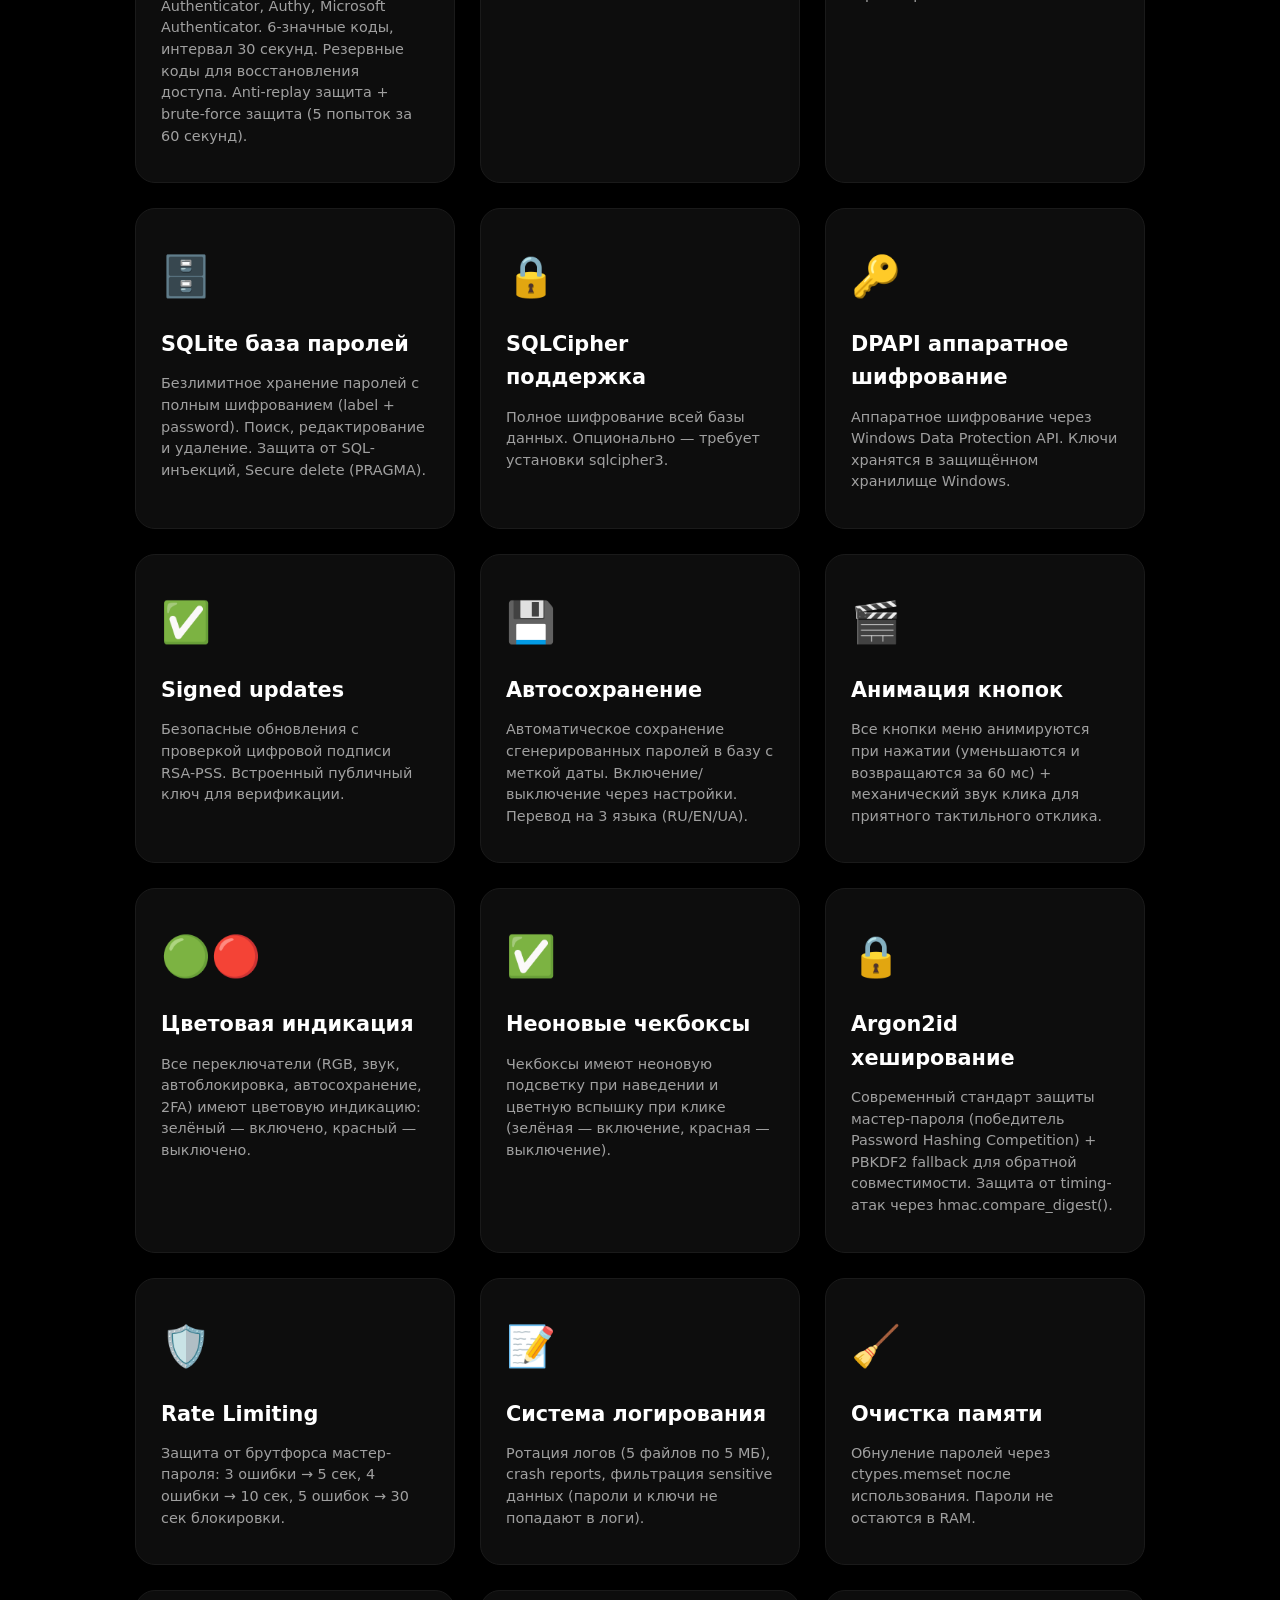
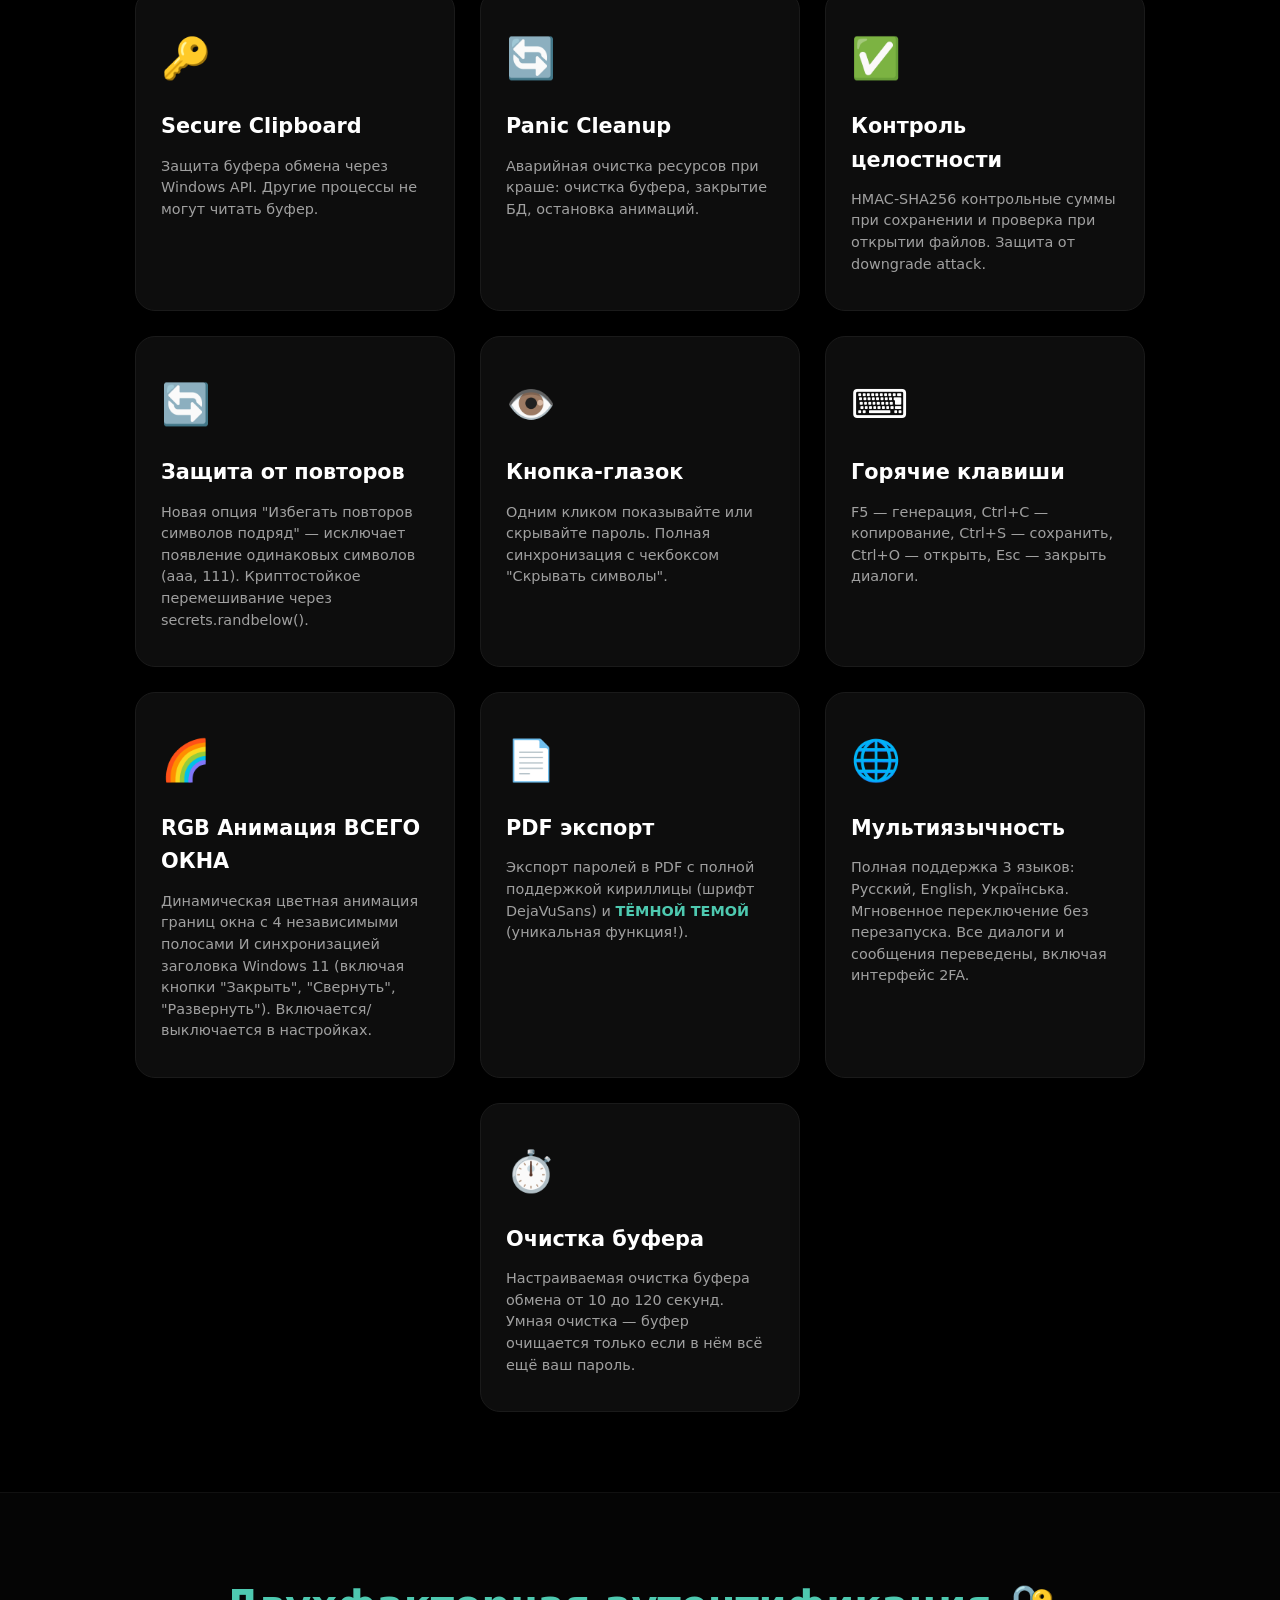
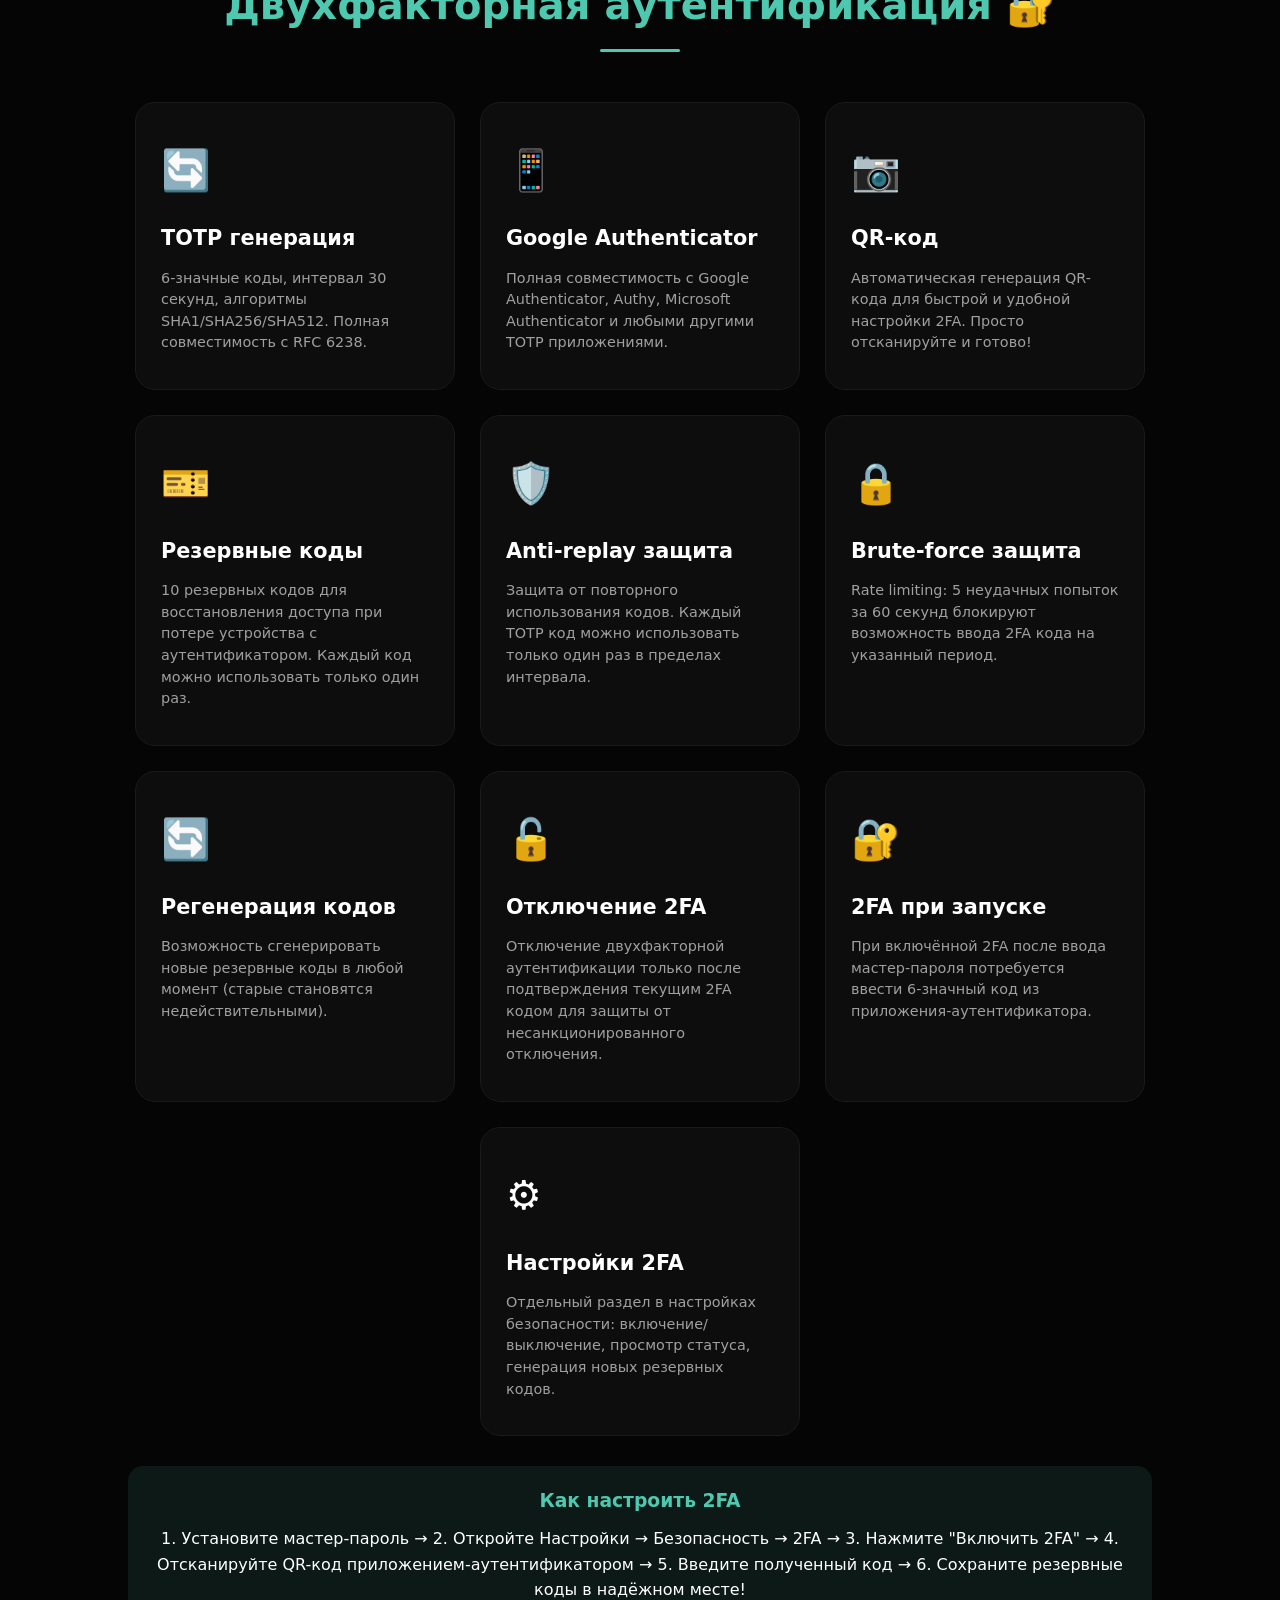
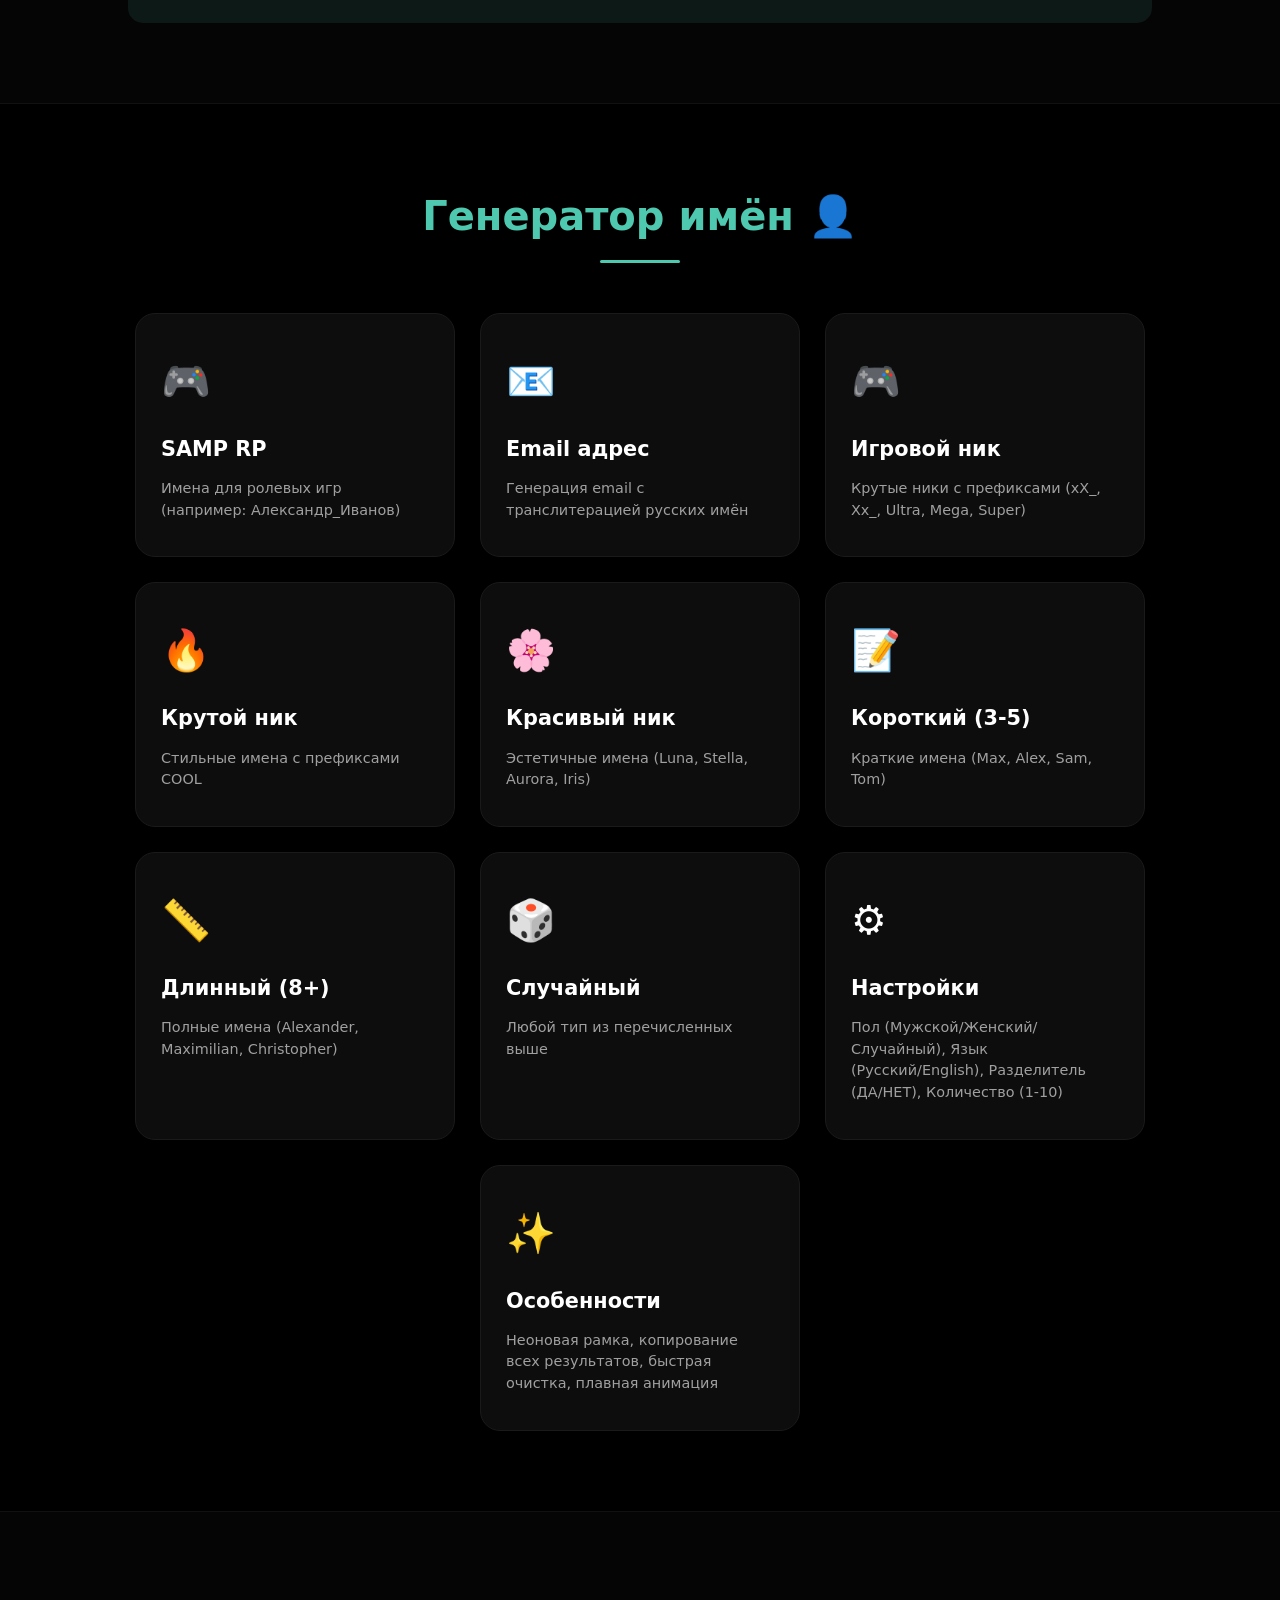
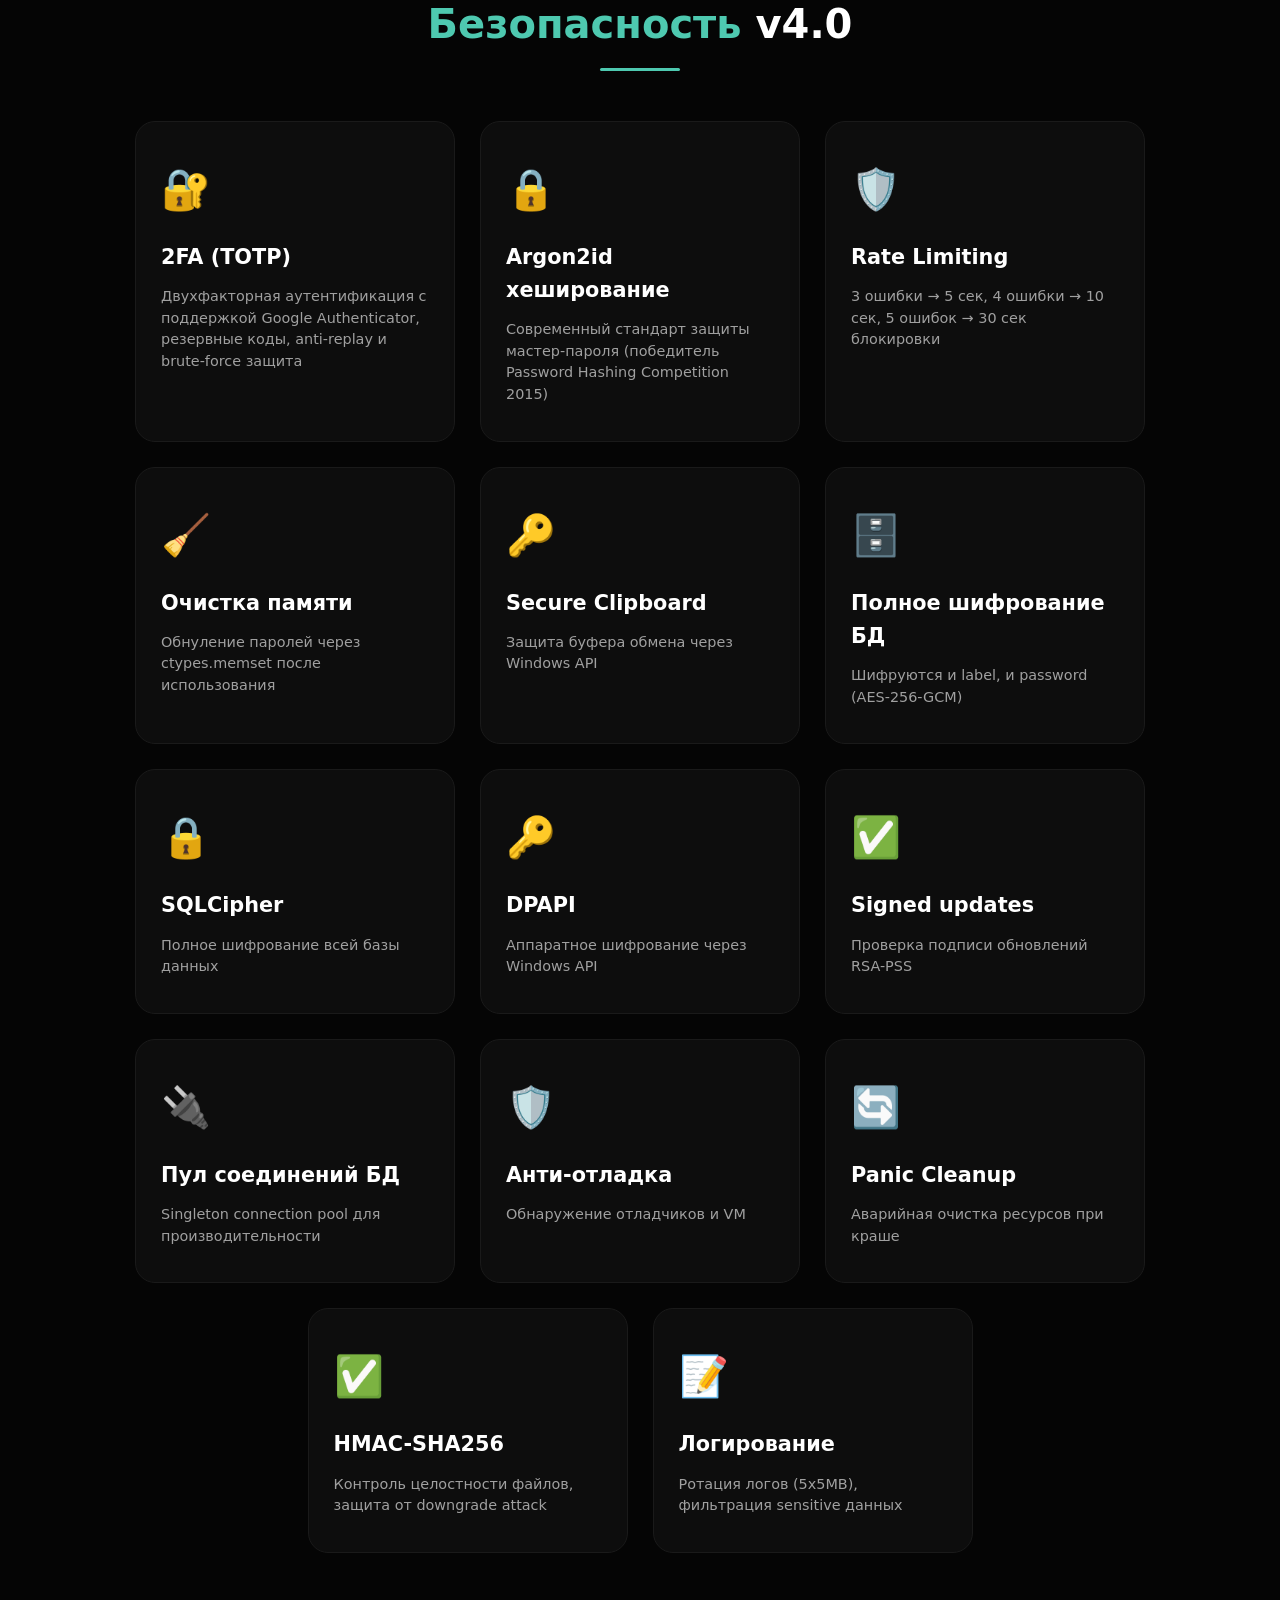
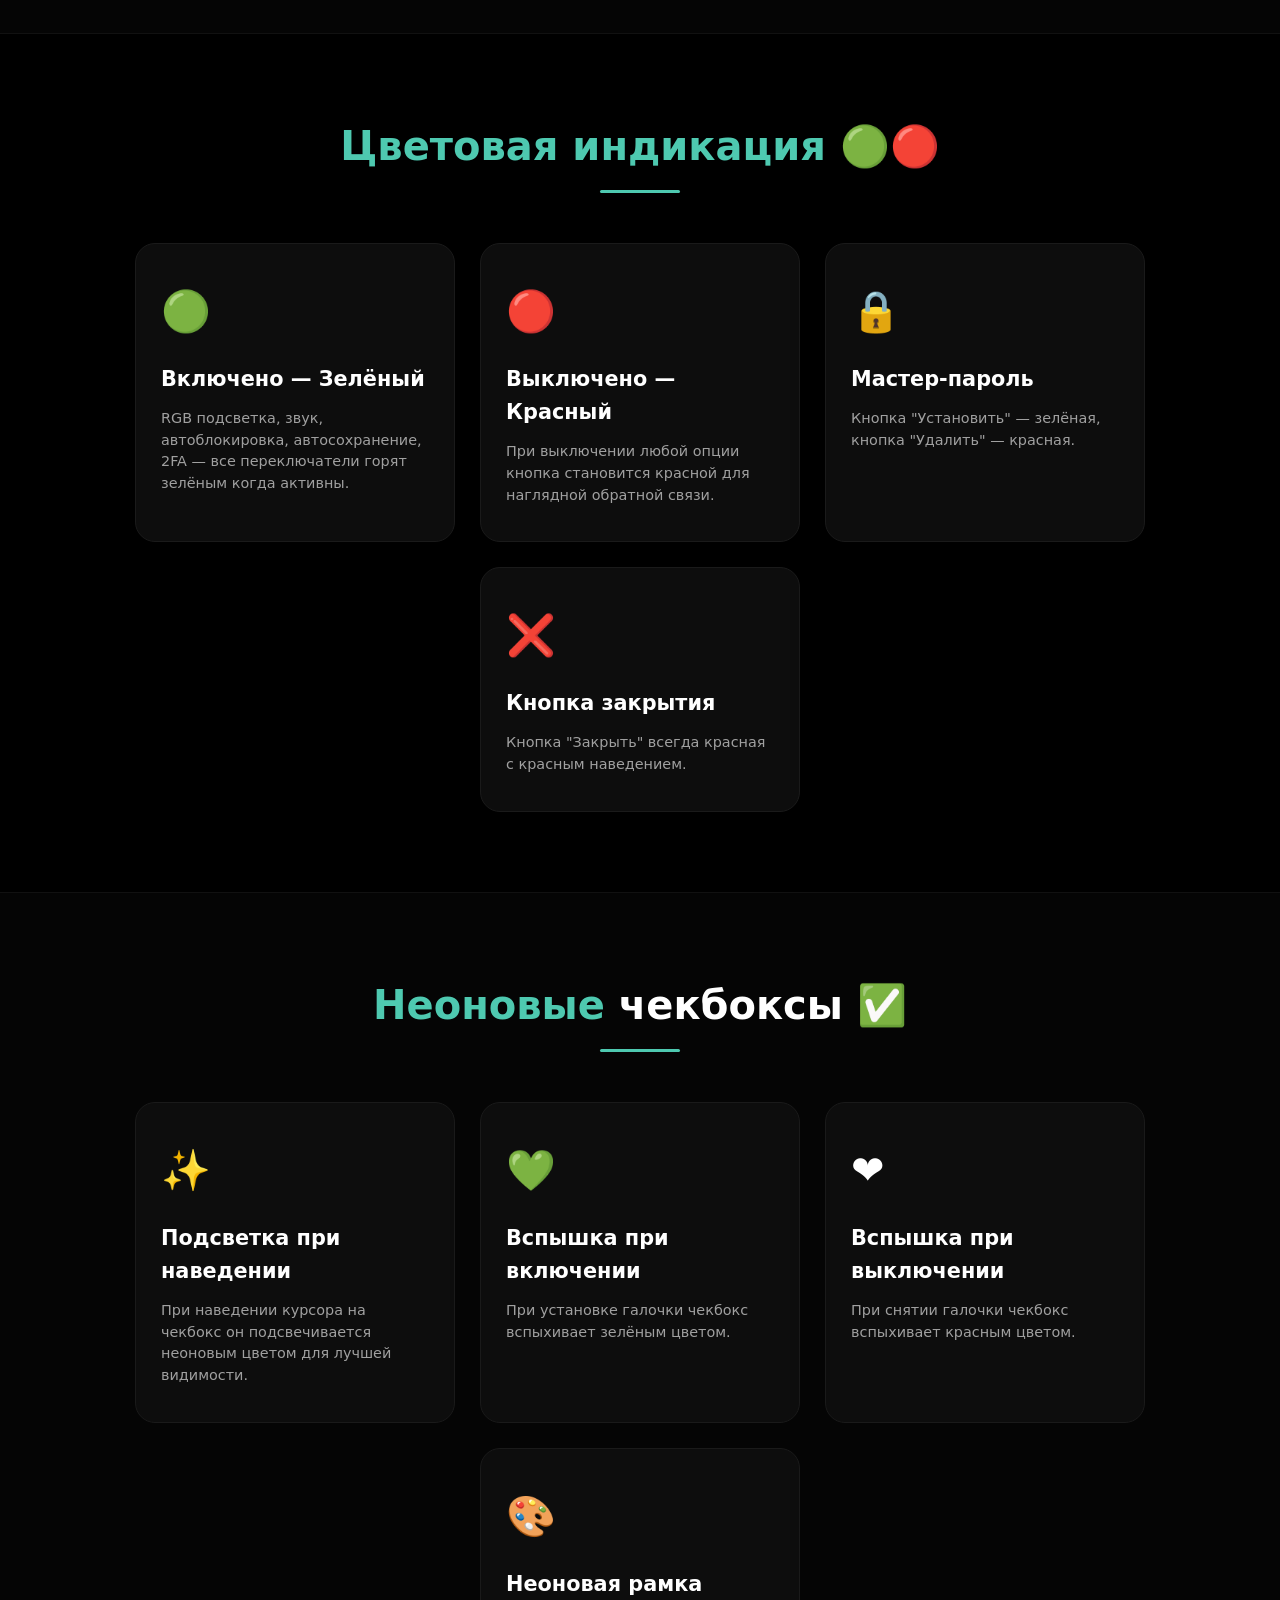
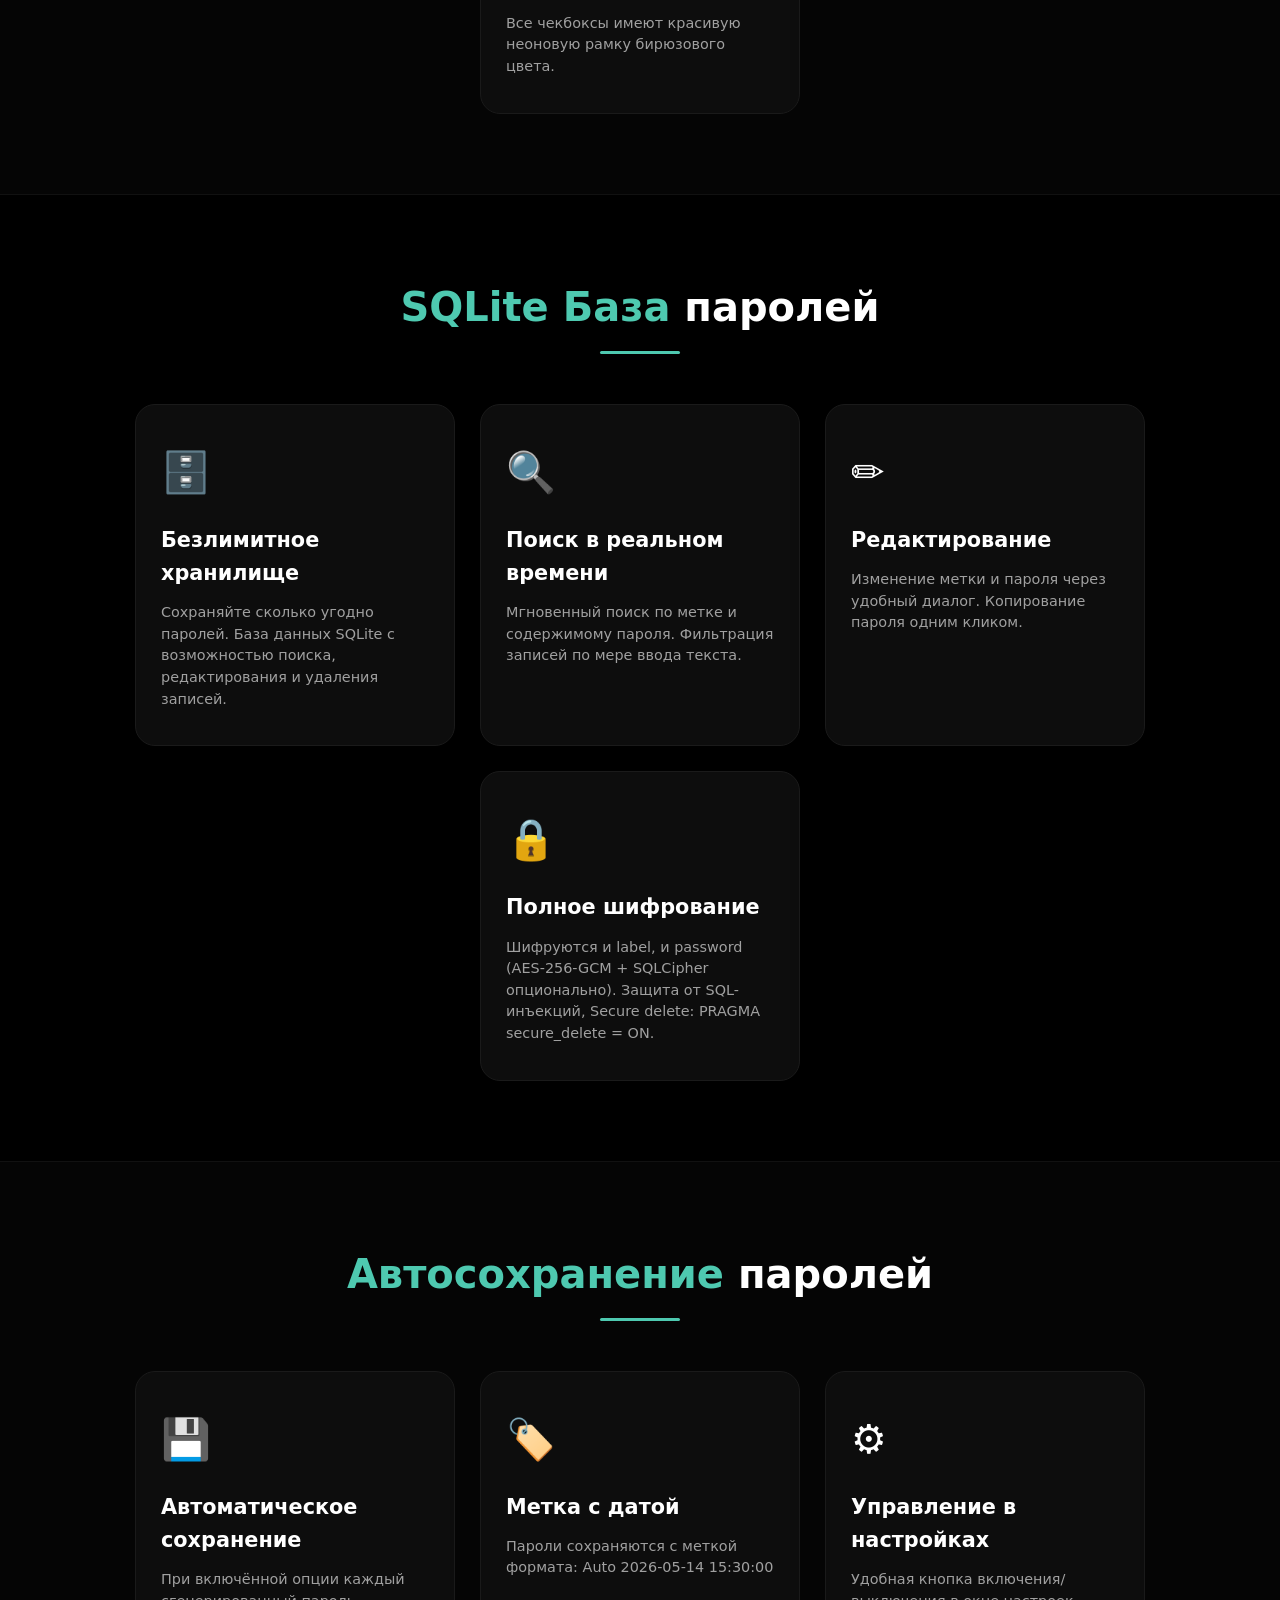
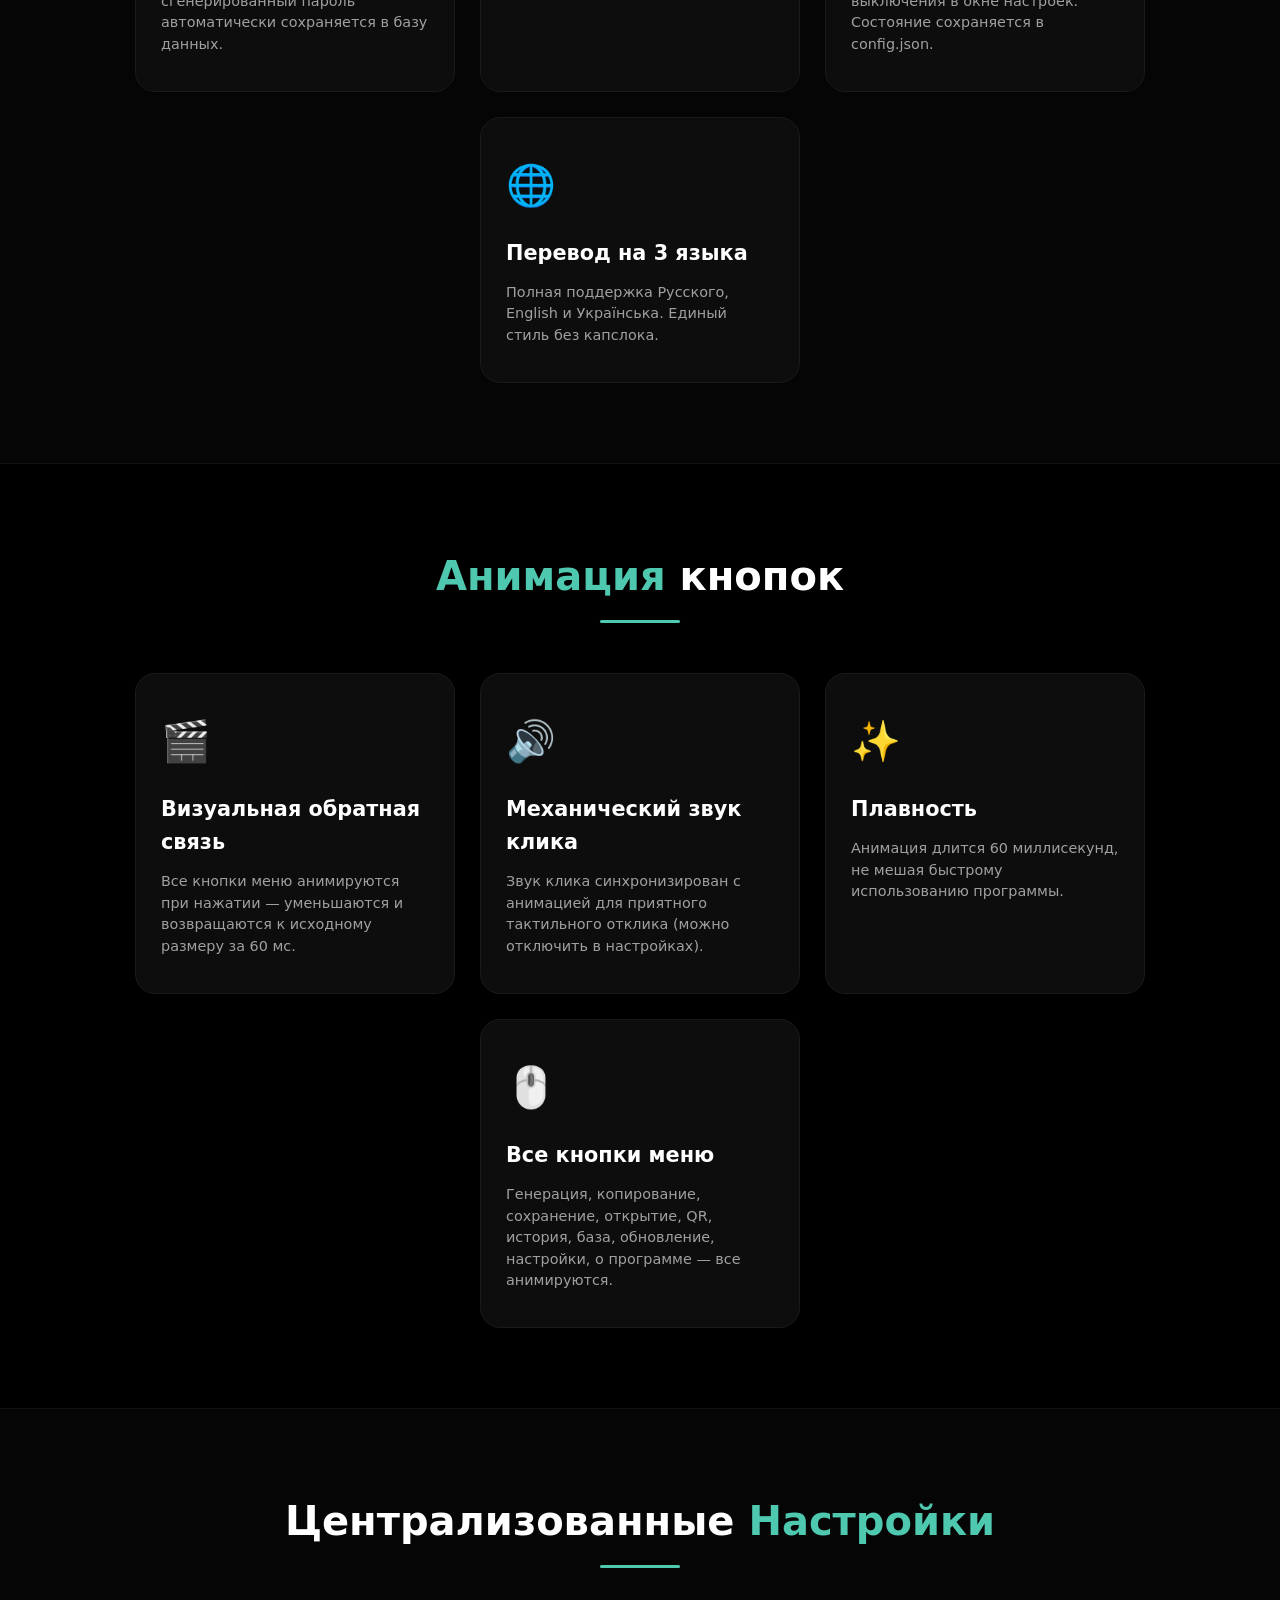
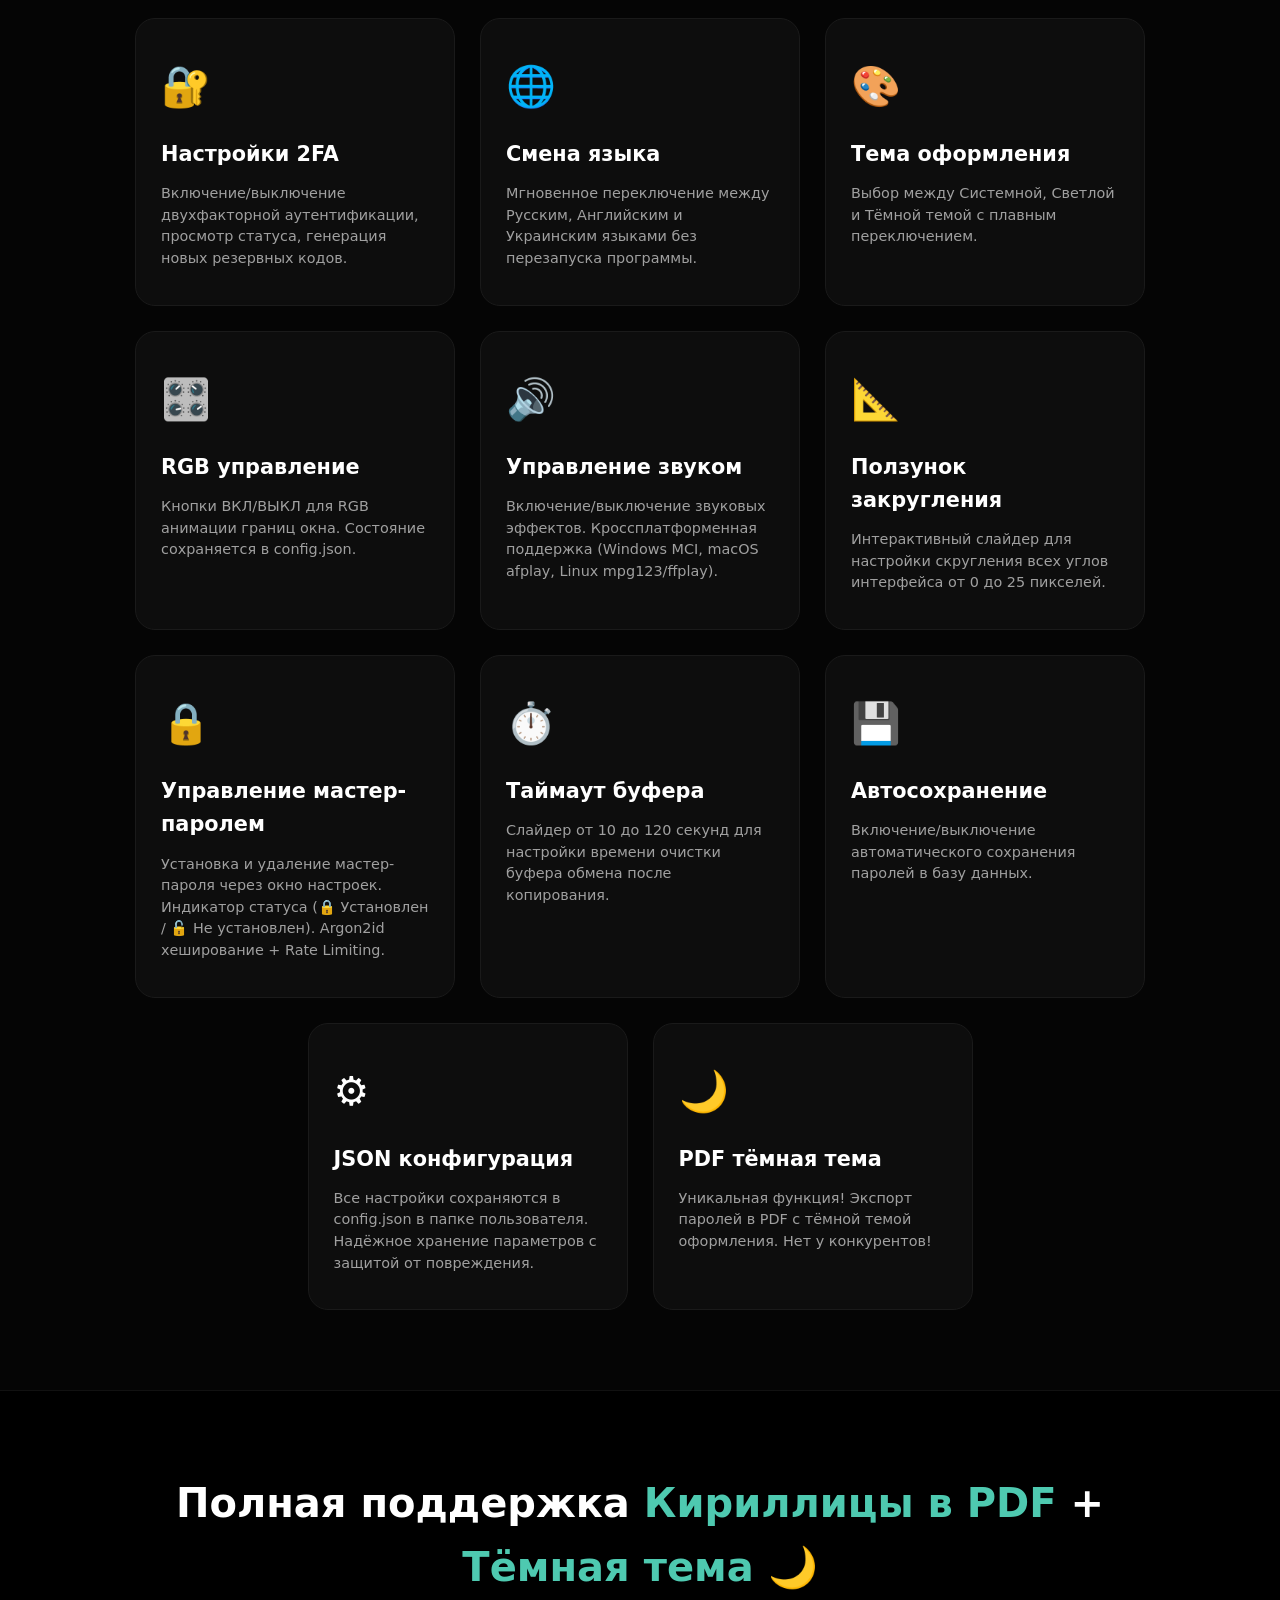
==== commit 3635fd72: "Add files via upload" ====
--- a/index.html
+++ b/index.html
@@ -3,7 +3,7 @@
 <head>
     <meta charset="UTF-8">
     <meta name="viewport" content="width=device-width, initial-scale=1.0">
-    <meta name="description" content="Secure Pass Pro v4.0 — Профессиональный генератор паролей. Модульная архитектура, Argon2id хеширование, SQLite база паролей, автосохранение, Master-пароль, Rate Limiting, система логирования, очистка памяти (ctypes.memset), Secure Clipboard, полное шифрование БД, анти-отладка, panic cleanup, контроль целостности HMAC-SHA256, защита от повторов, настраиваемая очистка буфера (10-120 сек), RGB анимация ВСЕГО ОКНА, АНИМАЦИЯ КНОПОК, НЕОНОВЫЕ ЧЕКБОКСЫ, ЦВЕТОВАЯ ИНДИКАЦИЯ (зелёный/красный), Amoled UI с неоновой подсветкой, расчет энтропии, просмотр PDF и криптостойкость. Цветная пульсация пароля: красный (слабый), оранжевый (средний), зелёный (надёжный). Кроссплатформенная поддержка Windows, macOS, Linux. Полная локализация на 3 языка: Русский, English, Українська. SQLCipher полное шифрование БД, DPAPI аппаратное шифрование, Signed updates с проверкой подписи RSA-PSS. 👤 Генератор имён — 8 режимов, выбор пола и языка. 🌙 PDF тёмная тема — уникальная функция!">
+    <meta name="description" content="Secure Pass Pro v4.0 — Профессиональный генератор паролей. Модульная архитектура, Argon2id хеширование, SQLite база паролей, автосохранение, Master-пароль, Rate Limiting, система логирования, очистка памяти (ctypes.memset), Secure Clipboard, полное шифрование БД, анти-отладка, panic cleanup, контроль целостности HMAC-SHA256, защита от повторов, настраиваемая очистка буфера (10-120 сек), RGB анимация ВСЕГО ОКНА, АНИМАЦИЯ КНОПОК, НЕОНОВЫЕ ЧЕКБОКСЫ, ЦВЕТОВАЯ ИНДИКАЦИЯ (зелёный/красный), Amoled UI с неоновой подсветкой, расчет энтропии, просмотр PDF и криптостойкость. Цветная пульсация пароля: красный (слабый), оранжевый (средний), зелёный (надёжный). Кроссплатформенная поддержка Windows, macOS, Linux. Полная локализация на 3 языка: Русский, English, Українська. SQLCipher полное шифрование БД, DPAPI аппаратное шифрование, Signed updates с проверкой подписи RSA-PSS. 👤 Генератор имён — 8 режимов, выбор пола и языка. 🌙 PDF тёмная тема — уникальная функция! 🔐 Двухфакторная аутентификация (2FA) — TOTP, поддержка Google Authenticator, резервные коды!">
     <title>Secure Pass Pro v4.0 | Профессиональная защита паролей</title>
     
     <link rel="icon" type="image/png" href="https://github.com/Maximka1993271/Password-Generator-Python/blob/main/app_icon.png?raw=true">
@@ -22,6 +22,7 @@
                     <a href="#">Функции ▼</a>
                     <div class="dropdown-content">
                         <a href="#v40-section">🚀 Возможности v4.0</a>
+                        <a href="#2fa-section">🔐 Двухфакторная аутентификация (2FA)</a>
                         <a href="#namegen-section">👤 Генератор имён</a>
                         <a href="#security-section">🔒 Безопасность v4.0</a>
                         <a href="#settings-section">⚙️ Настройки</a>
@@ -72,9 +73,10 @@
                 </div>
             </div>
             
-            <p><strong>Secure Pass Pro</strong> — это современный десктопный генератор паролей, построенный на Python и CustomTkinter. Программа сочетает криптографически стойкую генерацию, многоязычный интерфейс (RU/EN/UA), экспорт QR-кодов, контроль целостности файлов через HMAC-SHA256, защиту мастер-паролем (Argon2id + Rate Limiting), SQLCipher полное шифрование БД, DPAPI аппаратное шифрование, Signed updates с проверкой подписи RSA-PSS и стильный Amoled-дизайн с RGB-анимацией.</p>
+            <p><strong>Secure Pass Pro</strong> — это современный десктопный генератор паролей, построенный на Python и CustomTkinter. Программа сочетает криптографически стойкую генерацию, многоязычный интерфейс (RU/EN/UA), экспорт QR-кодов, контроль целостности файлов через HMAC-SHA256, защиту мастер-паролем (Argon2id + Rate Limiting), SQLCipher полное шифрование БД, DPAPI аппаратное шифрование, Signed updates с проверкой подписи RSA-PSS, <strong>🔐 ДВУХФАКТОРНУЮ АУТЕНТИФИКАЦИЮ (2FA)</strong> и стильный Amoled-дизайн с RGB-анимацией.</p>
             
             <ul>
+                <li>🔐 <strong>Двухфакторная аутентификация (2FA)</strong> — TOTP, поддержка Google Authenticator, резервные коды, anti-replay защита, brute-force защита (5 попыток за 60 секунд)</li>
                 <li>👤 Генератор имён — 8 режимов (SAMP RP, Email, Игровой ник, Крутой ник, Красивый ник, Короткий, Длинный, Случайный)</li>
                 <li>🎬 Анимация всех кнопок меню (визуальная обратная связь при нажатии)</li>
                 <li>🟢🔴 Цветовая индикация (зелёный — включено, красный — выключено)</li>
@@ -109,7 +111,7 @@
         <div class="hero-content">
             <div class="version-badge">Latest Release v4.0 Stable</div>
             <h1>Безопасность без <br><span class="highlight">компромиссов</span></h1>
-            <p>Профессиональный инструмент на Python 3.9+, объединяющий модульную архитектуру, Argon2id хеширование с Rate Limiting, SQLite базу паролей с полным шифрованием, SQLCipher, DPAPI, Signed updates, автосохранение, Neon-Amoled дизайн, мастер-пароль, контроль целостности HMAC-SHA256, настраиваемую очистку буфера, очистку памяти (ctypes.memset), Secure Clipboard, систему логирования с ротацией, RGB анимацию ВСЕГО ОКНА, АНИМАЦИЮ КНОПОК, НЕОНОВЫЕ ЧЕКБОКСЫ, ЦВЕТОВУЮ ИНДИКАЦИЮ (зелёный/красный) и криптостойкий движок для Windows, macOS и Linux. Полная локализация на 3 языка: Русский, English, Українська. 👤 НОВОЕ: Генератор имён с 8 режимами! 🌙 PDF тёмная тема — уникальная функция!</p>
+            <p>Профессиональный инструмент на Python 3.9+, объединяющий модульную архитектуру, Argon2id хеширование с Rate Limiting, SQLite базу паролей с полным шифрованием, SQLCipher, DPAPI, Signed updates, автосохранение, Neon-Amoled дизайн, мастер-пароль, контроль целостности HMAC-SHA256, настраиваемую очистку буфера, очистку памяти (ctypes.memset), Secure Clipboard, систему логирования с ротацией, RGB анимацию ВСЕГО ОКНА, АНИМАЦИЮ КНОПОК, НЕОНОВЫЕ ЧЕКБОКСЫ, ЦВЕТОВУЮ ИНДИКАЦИЮ (зелёный/красный) и криптостойкий движок для Windows, macOS и Linux. Полная локализация на 3 языка: Русский, English, Українська. 🔐 <strong>НОВОЕ: Двухфакторная аутентификация (2FA) — TOTP, поддержка Google Authenticator, резервные коды!</strong> 👤 НОВОЕ: Генератор имён с 8 режимами! 🌙 PDF тёмная тема — уникальная функция!</p>
             <div class="hero-btns">
                 <a href="https://github.com/Maximka1993271/Password-Generator-Python/releases/download/v4.0/SecurePassPro.exe" class="btn-primary">⬇️ Скачать v4.0 Stable</a>
                 <a href="#v40-section" class="btn-secondary">Что нового?</a>
@@ -123,6 +125,7 @@
     <section id="v40-section" class="features-section">
         <h2 class="section-title">Ключевые нововведения <span class="highlight">v4.0</span></h2>
         <div class="features-grid">
+            <div class="card"><div class="card-icon">🔐</div><h3>Двухфакторная аутентификация (2FA)</h3><p>Полная поддержка TOTP (Time-based One-Time Password) — совместимость с Google Authenticator, Authy, Microsoft Authenticator. 6-значные коды, интервал 30 секунд. Резервные коды для восстановления доступа. Anti-replay защита + brute-force защита (5 попыток за 60 секунд).</p></div>
             <div class="card"><div class="card-icon">👤</div><h3>Генератор имён</h3><p>8 режимов: SAMP RP, Email, Игровой ник, Крутой ник, Красивый ник, Короткий (3-5), Длинный (8+), Случайный. Выбор пола и языка. Неоновая рамка, копирование всех результатов.</p></div>
             <div class="card"><div class="card-icon">🏗️</div><h3>Модульная архитектура</h3><p>Полная реорганизация проекта на модули: core/, gui/, security/, storage/, localization/, utils/. Код стал чище, легче для поддержки и расширения.</p></div>
             <div class="card"><div class="card-icon">🗄️</div><h3>SQLite база паролей</h3><p>Безлимитное хранение паролей с полным шифрованием (label + password). Поиск, редактирование и удаление. Защита от SQL-инъекций, Secure delete (PRAGMA).</p></div>
@@ -131,7 +134,7 @@
             <div class="card"><div class="card-icon">✅</div><h3>Signed updates</h3><p>Безопасные обновления с проверкой цифровой подписи RSA-PSS. Встроенный публичный ключ для верификации.</p></div>
             <div class="card"><div class="card-icon">💾</div><h3>Автосохранение</h3><p>Автоматическое сохранение сгенерированных паролей в базу с меткой даты. Включение/выключение через настройки. Перевод на 3 языка (RU/EN/UA).</p></div>
             <div class="card"><div class="card-icon">🎬</div><h3>Анимация кнопок</h3><p>Все кнопки меню анимируются при нажатии (уменьшаются и возвращаются за 60 мс) + механический звук клика для приятного тактильного отклика.</p></div>
-            <div class="card"><div class="card-icon">🟢🔴</div><h3>Цветовая индикация</h3><p>Все переключатели (RGB, звук, автоблокировка, автосохранение) имеют цветовую индикацию: зелёный — включено, красный — выключено.</p></div>
+            <div class="card"><div class="card-icon">🟢🔴</div><h3>Цветовая индикация</h3><p>Все переключатели (RGB, звук, автоблокировка, автосохранение, 2FA) имеют цветовую индикацию: зелёный — включено, красный — выключено.</p></div>
             <div class="card"><div class="card-icon">✅</div><h3>Неоновые чекбоксы</h3><p>Чекбоксы имеют неоновую подсветку при наведении и цветную вспышку при клике (зелёная — включение, красная — выключение).</p></div>
             <div class="card"><div class="card-icon">🔒</div><h3>Argon2id хеширование</h3><p>Современный стандарт защиты мастер-пароля (победитель Password Hashing Competition) + PBKDF2 fallback для обратной совместимости. Защита от timing-атак через hmac.compare_digest().</p></div>
             <div class="card"><div class="card-icon">🛡️</div><h3>Rate Limiting</h3><p>Защита от брутфорса мастер-пароля: 3 ошибки → 5 сек, 4 ошибки → 10 сек, 5 ошибок → 30 сек блокировки.</p></div>
@@ -145,13 +148,34 @@
             <div class="card"><div class="card-icon">⌨️</div><h3>Горячие клавиши</h3><p>F5 — генерация, Ctrl+C — копирование, Ctrl+S — сохранить, Ctrl+O — открыть, Esc — закрыть диалоги.</p></div>
             <div class="card"><div class="card-icon">🌈</div><h3>RGB Анимация ВСЕГО ОКНА</h3><p>Динамическая цветная анимация границ окна с 4 независимыми полосами И синхронизацией заголовка Windows 11 (включая кнопки "Закрыть", "Свернуть", "Развернуть"). Включается/выключается в настройках.</p></div>
             <div class="card"><div class="card-icon">📄</div><h3>PDF экспорт</h3><p>Экспорт паролей в PDF с полной поддержкой кириллицы (шрифт DejaVuSans) и <strong style="color:#4ec9b0;">ТЁМНОЙ ТЕМОЙ</strong> (уникальная функция!).</p></div>
-            <div class="card"><div class="card-icon">🌐</div><h3>Мультиязычность</h3><p>Полная поддержка 3 языков: Русский, English, Українська. Мгновенное переключение без перезапуска. Все диалоги и сообщения переведены.</p></div>
+            <div class="card"><div class="card-icon">🌐</div><h3>Мультиязычность</h3><p>Полная поддержка 3 языков: Русский, English, Українська. Мгновенное переключение без перезапуска. Все диалоги и сообщения переведены, включая интерфейс 2FA.</p></div>
             <div class="card"><div class="card-icon">⏱️</div><h3>Очистка буфера</h3><p>Настраиваемая очистка буфера обмена от 10 до 120 секунд. Умная очистка — буфер очищается только если в нём всё ещё ваш пароль.</p></div>
         </div>
     </section>
 
+    <!-- Новая секция: Двухфакторная аутентификация (2FA) -->
+    <section id="2fa-section" class="features-section dark-bg">
+        <h2 class="section-title"><span class="highlight">Двухфакторная аутентификация</span> 🔐</h2>
+        <div class="features-grid">
+            <div class="card"><div class="card-icon">🔄</div><h3>TOTP генерация</h3><p>6-значные коды, интервал 30 секунд, алгоритмы SHA1/SHA256/SHA512. Полная совместимость с RFC 6238.</p></div>
+            <div class="card"><div class="card-icon">📱</div><h3>Google Authenticator</h3><p>Полная совместимость с Google Authenticator, Authy, Microsoft Authenticator и любыми другими TOTP приложениями.</p></div>
+            <div class="card"><div class="card-icon">📷</div><h3>QR-код</h3><p>Автоматическая генерация QR-кода для быстрой и удобной настройки 2FA. Просто отсканируйте и готово!</p></div>
+            <div class="card"><div class="card-icon">🎫</div><h3>Резервные коды</h3><p>10 резервных кодов для восстановления доступа при потере устройства с аутентификатором. Каждый код можно использовать только один раз.</p></div>
+            <div class="card"><div class="card-icon">🛡️</div><h3>Anti-replay защита</h3><p>Защита от повторного использования кодов. Каждый TOTP код можно использовать только один раз в пределах интервала.</p></div>
+            <div class="card"><div class="card-icon">🔒</div><h3>Brute-force защита</h3><p>Rate limiting: 5 неудачных попыток за 60 секунд блокируют возможность ввода 2FA кода на указанный период.</p></div>
+            <div class="card"><div class="card-icon">🔄</div><h3>Регенерация кодов</h3><p>Возможность сгенерировать новые резервные коды в любой момент (старые становятся недействительными).</p></div>
+            <div class="card"><div class="card-icon">🔓</div><h3>Отключение 2FA</h3><p>Отключение двухфакторной аутентификации только после подтверждения текущим 2FA кодом для защиты от несанкционированного отключения.</p></div>
+            <div class="card"><div class="card-icon">🔐</div><h3>2FA при запуске</h3><p>При включённой 2FA после ввода мастер-пароля потребуется ввести 6-значный код из приложения-аутентификатора.</p></div>
+            <div class="card"><div class="card-icon">⚙️</div><h3>Настройки 2FA</h3><p>Отдельный раздел в настройках безопасности: включение/выключение, просмотр статуса, генерация новых резервных кодов.</p></div>
+        </div>
+        <div style="text-align: center; margin-top: 30px; padding: 20px; background: rgba(76, 201, 176, 0.1); border-radius: 15px;">
+            <h3 style="color: #4EC9B0;">Как настроить 2FA</h3>
+            <p style="margin-top: 10px;">1. Установите мастер-пароль → 2. Откройте Настройки → Безопасность → 2FA → 3. Нажмите "Включить 2FA" → 4. Отсканируйте QR-код приложением-аутентификатором → 5. Введите полученный код → 6. Сохраните резервные коды в надёжном месте!</p>
+        </div>
+    </section>
+
     <!-- Новая секция: Генератор имён -->
-    <section id="namegen-section" class="features-section dark-bg">
+    <section id="namegen-section" class="features-section">
         <h2 class="section-title"><span class="highlight">Генератор имён</span> 👤</h2>
         <div class="features-grid">
             <div class="card"><div class="card-icon">🎮</div><h3>SAMP RP</h3><p>Имена для ролевых игр (например: Александр_Иванов)</p></div>
@@ -168,9 +192,10 @@
     </section>
 
     <!-- Новая секция: Безопасность v4.0 -->
-    <section id="security-section" class="features-section">
+    <section id="security-section" class="features-section dark-bg">
         <h2 class="section-title"><span class="highlight">Безопасность</span> v4.0</h2>
         <div class="features-grid">
+            <div class="card"><div class="card-icon">🔐</div><h3>2FA (TOTP)</h3><p>Двухфакторная аутентификация с поддержкой Google Authenticator, резервные коды, anti-replay и brute-force защита</p></div>
             <div class="card"><div class="card-icon">🔒</div><h3>Argon2id хеширование</h3><p>Современный стандарт защиты мастер-пароля (победитель Password Hashing Competition 2015)</p></div>
             <div class="card"><div class="card-icon">🛡️</div><h3>Rate Limiting</h3><p>3 ошибки → 5 сек, 4 ошибки → 10 сек, 5 ошибок → 30 сек блокировки</p></div>
             <div class="card"><div class="card-icon">🧹</div><h3>Очистка памяти</h3><p>Обнуление паролей через ctypes.memset после использования</p></div>
@@ -188,10 +213,10 @@
     </section>
 
     <!-- Новая секция: Цветовая индикация -->
-    <section id="color-indication-section" class="features-section dark-bg">
+    <section id="color-indication-section" class="features-section">
         <h2 class="section-title"><span class="highlight">Цветовая индикация</span> 🟢🔴</h2>
         <div class="features-grid">
-            <div class="card"><div class="card-icon">🟢</div><h3>Включено — Зелёный</h3><p>RGB подсветка, звук, автоблокировка, автосохранение — все переключатели горят зелёным когда активны.</p></div>
+            <div class="card"><div class="card-icon">🟢</div><h3>Включено — Зелёный</h3><p>RGB подсветка, звук, автоблокировка, автосохранение, 2FA — все переключатели горят зелёным когда активны.</p></div>
             <div class="card"><div class="card-icon">🔴</div><h3>Выключено — Красный</h3><p>При выключении любой опции кнопка становится красной для наглядной обратной связи.</p></div>
             <div class="card"><div class="card-icon">🔒</div><h3>Мастер-пароль</h3><p>Кнопка "Установить" — зелёная, кнопка "Удалить" — красная.</p></div>
             <div class="card"><div class="card-icon">❌</div><h3>Кнопка закрытия</h3><p>Кнопка "Закрыть" всегда красная с красным наведением.</p></div>
@@ -199,7 +224,7 @@
     </section>
 
     <!-- Новая секция: Неоновые чекбоксы -->
-    <section id="checkbox-section" class="features-section">
+    <section id="checkbox-section" class="features-section dark-bg">
         <h2 class="section-title"><span class="highlight">Неоновые</span> чекбоксы ✅</h2>
         <div class="features-grid">
             <div class="card"><div class="card-icon">✨</div><h3>Подсветка при наведении</h3><p>При наведении курсора на чекбокс он подсвечивается неоновым цветом для лучшей видимости.</p></div>
@@ -210,7 +235,7 @@
     </section>
 
     <!-- Новая секция: SQLite База паролей -->
-    <section id="database-section" class="features-section dark-bg">
+    <section id="database-section" class="features-section">
         <h2 class="section-title"><span class="highlight">SQLite База</span> паролей</h2>
         <div class="features-grid">
             <div class="card"><div class="card-icon">🗄️</div><h3>Безлимитное хранилище</h3><p>Сохраняйте сколько угодно паролей. База данных SQLite с возможностью поиска, редактирования и удаления записей.</p></div>
@@ -221,7 +246,7 @@
     </section>
 
     <!-- Новая секция: Автосохранение -->
-    <section id="autosave-section" class="features-section">
+    <section id="autosave-section" class="features-section dark-bg">
         <h2 class="section-title"><span class="highlight">Автосохранение</span> паролей</h2>
         <div class="features-grid">
             <div class="card"><div class="card-icon">💾</div><h3>Автоматическое сохранение</h3><p>При включённой опции каждый сгенерированный пароль автоматически сохраняется в базу данных.</p></div>
@@ -232,7 +257,7 @@
     </section>
 
     <!-- Новая секция: Анимация кнопок -->
-    <section id="button-animation-section" class="features-section dark-bg">
+    <section id="button-animation-section" class="features-section">
         <h2 class="section-title"><span class="highlight">Анимация</span> кнопок</h2>
         <div class="features-grid">
             <div class="card"><div class="card-icon">🎬</div><h3>Визуальная обратная связь</h3><p>Все кнопки меню анимируются при нажатии — уменьшаются и возвращаются к исходному размеру за 60 мс.</p></div>
@@ -242,9 +267,10 @@
         </div>
     </section>
 
-    <section id="settings-section" class="features-section">
+    <section id="settings-section" class="features-section dark-bg">
         <h2 class="section-title">Централизованные <span class="highlight">Настройки</span></h2>
         <div class="features-grid">
+            <div class="card"><div class="card-icon">🔐</div><h3>Настройки 2FA</h3><p>Включение/выключение двухфакторной аутентификации, просмотр статуса, генерация новых резервных кодов.</p></div>
             <div class="card"><div class="card-icon">🌐</div><h3>Смена языка</h3><p>Мгновенное переключение между Русским, Английским и Украинским языками без перезапуска программы.</p></div>
             <div class="card"><div class="card-icon">🎨</div><h3>Тема оформления</h3><p>Выбор между Системной, Светлой и Тёмной темой с плавным переключением.</p></div>
             <div class="card"><div class="card-icon">🎛️</div><h3>RGB управление</h3><p>Кнопки ВКЛ/ВЫКЛ для RGB анимации границ окна. Состояние сохраняется в config.json.</p></div>
@@ -258,7 +284,7 @@
         </div>
     </section>
 
-    <section id="pdf-section" class="features-section dark-bg">
+    <section id="pdf-section" class="features-section">
         <h2 class="section-title">Полная поддержка <span class="highlight">Кириллицы в PDF</span> + <span class="highlight">Тёмная тема</span> 🌙</h2>
         <div class="features-grid">
             <div class="card"><div class="card-icon">🖋️</div><h3>DejaVuSans.ttf</h3><p>Встроенный шрифт DejaVuSans обеспечивает корректное отображение русских и украинских символов в экспортируемых PDF-файлах. Временная папка для шрифта, мусорные .pkl файлы удаляются.</p></div>
@@ -269,7 +295,7 @@
     </section>
 
     <!-- Секция: Цветная пульсация пароля -->
-    <section id="animation-section" class="features-section">
+    <section id="animation-section" class="features-section dark-bg">
         <h2 class="section-title">Цветная <span class="highlight">Пульсация</span> пароля</h2>
         <div class="features-grid">
             <div class="card"><div class="card-icon">🔴</div><h3>Слабый пароль</h3><p>При генерации слабого пароля (до 40 бит) поле пароля вспыхивает <strong style="color:#FF4444;">КРАСНЫМ</strong> неоном.</p></div>
@@ -280,7 +306,7 @@
     </section>
 
     <!-- Секция: RGB Анимация ВСЕГО ОКНА -->
-    <section id="rgb-section" class="features-section dark-bg">
+    <section id="rgb-section" class="features-section">
         <h2 class="section-title"><span class="highlight">RGB Анимация</span> ВСЕГО ОКНА</h2>
         <div class="features-grid">
             <div class="card"><div class="card-icon">🌈</div><h3>4 независимых полосы</h3><p>Верхняя, нижняя, левая и правая границы окна анимируются с разными цветовыми фазами.</p></div>
@@ -291,15 +317,16 @@
     </section>
 
     <!-- Секция: Полная история версий (обновлена) -->
-    <section id="changelog-section" class="features-section">
+    <section id="changelog-section" class="features-section dark-bg">
         <h2 class="section-title">Полная история <span class="highlight">изменений v4.0</span></h2>
         <div class="features-grid">
+            <div class="card"><div class="card-icon">🔐</div><h3>Двухфакторная аутентификация</h3><ul><li>✅ TOTP генерация (RFC 6238)</li><li>✅ Поддержка Google Authenticator</li><li>✅ 10 резервных кодов</li><li>✅ Anti-replay защита</li><li>✅ Brute-force защита (5 попыток/60 сек)</li><li>✅ Регенерация резервных кодов</li><li>✅ Полная локализация интерфейса 2FA</li></ul></div>
             <div class="card"><div class="card-icon">👤</div><h3>Генератор имён</h3><ul><li>✅ 8 режимов генерации</li><li>✅ Выбор пола (Мужской/Женский/Случайный)</li><li>✅ Выбор языка (Русский/English)</li><li>✅ Настройка разделителя</li><li>✅ Регулировка количества (1-10)</li><li>✅ Неоновая рамка</li><li>✅ Копирование всех результатов</li></ul></div>
             <div class="card"><div class="card-icon">🏗️</div><h3>Модульная архитектура</h3><ul><li>✅ Разделение на модули: core/, gui/, security/, storage/, localization/, utils/</li><li>✅ Код стал чище и легче для поддержки</li><li>✅ Легко добавлять новые функции</li></ul></div>
             <div class="card"><div class="card-icon">🗄️</div><h3>SQLite база паролей</h3><ul><li>✅ Безлимитное хранение паролей</li><li>✅ Полное шифрование (label + password)</li><li>✅ Поиск в реальном времени</li><li>✅ Редактирование и удаление записей</li><li>✅ Защита от SQL-инъекций</li><li>✅ Secure delete (PRAGMA)</li></ul></div>
             <div class="card"><div class="card-icon">💾</div><h3>Автосохранение</h3><ul><li>✅ Автоматическое сохранение в базу</li><li>✅ Метка с датой</li><li>✅ Кнопка в настройках (вкл/выкл)</li><li>✅ Перевод на 3 языка (RU/EN/UA)</li><li>✅ Единый стиль без капслока</li></ul></div>
             <div class="card"><div class="card-icon">🎬</div><h3>Анимация кнопок</h3><ul><li>✅ Все кнопки меню анимируются при нажатии</li><li>✅ Уменьшение/возврат за 60 мс</li><li>✅ Механический звук клика</li></ul></div>
-            <div class="card"><div class="card-icon">🟢🔴</div><h3>Цветовая индикация</h3><ul><li>✅ Зелёный — включено</li><li>✅ Красный — выключено</li><li>✅ Все переключатели имеют цветовую индикацию</li></ul></div>
+            <div class="card"><div class="card-icon">🟢🔴</div><h3>Цветовая индикация</h3><ul><li>✅ Зелёный — включено</li><li>✅ Красный — выключено</li><li>✅ Все переключатели имеют цветовую индикацию, включая 2FA</li></ul></div>
             <div class="card"><div class="card-icon">✅</div><h3>Неоновые чекбоксы</h3><ul><li>✅ Подсветка при наведении</li><li>✅ Вспышка при включении (зелёная)</li><li>✅ Вспышка при выключении (красная)</li></ul></div>
             <div class="card"><div class="card-icon">🔒</div><h3>Argon2id хеширование</h3><ul><li>✅ Современный стандарт (победитель PHC)</li><li>✅ PBKDF2 fallback для совместимости</li><li>✅ Защита от timing-атак (hmac.compare_digest)</li><li>✅ Запрет пустого мастер-пароля</li></ul></div>
             <div class="card"><div class="card-icon">🛡️</div><h3>Rate Limiting</h3><ul><li>✅ 3 ошибки → 5 сек блокировки</li><li>✅ 4 ошибки → 10 сек блокировки</li><li>✅ 5 ошибок → 30 сек блокировки</li><li>✅ Перманентная блокировка после 5 ошибок</li></ul></div>
@@ -307,12 +334,12 @@
             <div class="card"><div class="card-icon">🧹</div><h3>Очистка памяти</h3><ul><li>✅ ctypes.memset для обнуления</li><li>✅ Пароли не остаются в RAM</li><li>✅ Secure Clipboard (Windows API)</li></ul></div>
             <div class="card"><div class="card-icon">🪟</div><h3>Окна мастер-пароля</h3><ul><li>✅ Исправлен перевод на все 3 языках</li><li>✅ Исправлены цвета окон под выбранную тему</li><li>✅ Полный редизайн с закруглением углов</li><li>✅ Кнопки "Установить" и "Удалить" мастер-пароль</li></ul></div>
             <div class="card"><div class="card-icon">🎨</div><h3>Чекбоксы и визуал</h3><ul><li>✅ Улучшен внешний вид чекбоксов</li><li>✅ Синхронизация стилей с темой</li><li>✅ Все чекбоксы запускаются снятыми</li></ul></div>
-            <div class="card"><div class="card-icon">⚙️</div><h3>Редизайн настроек</h3><ul><li>✅ Полностью новое окно с прокруткой</li><li>✅ Слайдеры для радиуса и таймаута буфера</li><li>✅ Кнопка автосохранения</li><li>✅ Кнопки управления RGB анимацией</li><li>✅ Выбор темы PDF (Светлая/Тёмная)</li></ul></div>
+            <div class="card"><div class="card-icon">⚙️</div><h3>Редизайн настроек</h3><ul><li>✅ Полностью новое окно с прокруткой</li><li>✅ Слайдеры для радиуса и таймаута буфера</li><li>✅ Кнопка автосохранения</li><li>✅ Кнопки управления RGB анимацией</li><li>✅ Выбор темы PDF (Светлая/Тёмная)</li><li>✅ Раздел 2FA в безопасности</li></ul></div>
             <div class="card"><div class="card-icon">🌈</div><h3>RGB ВСЕГО ОКНА</h3><ul><li>✅ 4 независимые полосы анимации</li><li>✅ Синхронизация заголовка Windows 11</li><li>✅ Кнопки "Закрыть/Свернуть/Развернуть" меняют цвет</li><li>✅ ON/OFF управление из настроек</li></ul></div>
             <div class="card"><div class="card-icon">🌙</div><h3>PDF тёмная тема</h3><ul><li>✅ Уникальная функция (нет у конкурентов!)</li><li>✅ Выбор темы в настройках</li><li>✅ Идеально для ночного режима</li></ul></div>
             <div class="card"><div class="card-icon">🔧</div><h3>Критические исправления</h3><ul><li>🔧 Исправлен winreg import на Linux/macOS</li><li>🔧 Исправлен конфликт Ctrl+C</li><li>🔧 Исправлена уязвимость timing-атак</li><li>🔧 Исправлена shell-инъекция (subprocess.run)</li><li>🔧 Исправлена RGB анимация (добавлены импорты ctypes и subprocess)</li><li>🔧 Исправлена утечка файловых дескрипторов в SQLite</li><li>🔧 Исправлен downgrade attack в integrity.py</li></ul></div>
             <div class="card"><div class="card-icon">💻</div><h3>Кроссплатформенность</h3><ul><li>✅ Windows — полная поддержка с MCI звуком</li><li>✅ macOS — нативные шрифты и звук afplay</li><li>✅ Linux — шрифты DejaVu Sans и звук mpg123/ffplay</li></ul></div>
-            <div class="card"><div class="card-icon">🌐</div><h3>Локализация</h3><ul><li>✅ Полная поддержка RU/EN/UA</li><li>✅ Мгновенное переключение без перезапуска</li><li>✅ Все диалоги и сообщения переведены</li><li>✅ Единый стиль без капслока</li></ul></div>
+            <div class="card"><div class="card-icon">🌐</div><h3>Локализация</h3><ul><li>✅ Полная поддержка RU/EN/UA</li><li>✅ Мгновенное переключение без перезапуска</li><li>✅ Все диалоги и сообщения переведены, включая интерфейс 2FA</li><li>✅ Единый стиль без капслока</li></ul></div>
             <div class="card"><div class="card-icon">📁</div><h3>Файловые операции</h3><ul><li>✅ Убрано дублирование .sha256 файлов</li><li>✅ HMAC-SHA256 вместо SHA-256</li><li>✅ Защита от downgrade attack</li><li>✅ Миграция legacy хешей</li></ul></div>
             <div class="card"><div class="card-icon">📄</div><h3>PDF экспорт</h3><ul><li>✅ Исправлена ошибка latin-1 кодировки</li><li>✅ Удалены мусорные .pkl файлы</li><li>✅ Временная папка для шрифта</li><li>✅ Запасной механизм без DejaVuSans</li><li>✅ Тёмная тема PDF (уникально!)</li></ul></div>
             <div class="card"><div class="card-icon">🔧</div><h3>Технические улучшения (18.05.2026)</h3><ul><li>✅ Замена 84 блоков except Exception на конкретные типы</li><li>✅ Улучшено логирование ошибок</li><li>✅ Исправлен security/antidebug.py</li><li>✅ Обновлена локализация</li><li>✅ Модульная архитектура закреплена</li><li>✅ 11 файлов исправлено</li></ul></div>
@@ -328,9 +355,10 @@
         </div>
     </section>
 
-    <section id="security-audit" class="features-section dark-bg">
+    <section id="security-audit" class="features-section">
         <h2 class="section-title">Аудит <span class="highlight">безопасности</span></h2>
         <div class="features-grid">
+            <div class="card"><div class="card-icon">🔐</div><h3>2FA (TOTP)</h3><p>Двухфакторная аутентификация с поддержкой Google Authenticator, резервные коды, anti-replay и brute-force защита.</p></div>
             <div class="card"><div class="card-icon">🔢</div><h3>Энтропия</h3><p>Точный математический расчет сложности пароля в битах по формуле Шеннона для оценки криптостойкости.</p></div>
             <div class="card"><div class="card-icon">⏳</div><h3>Time-to-Crack</h3><p>Оценка времени взлома методом Brute-force: от "мгновенно" до "столетий".</p></div>
             <div class="card"><div class="card-icon">⭐</div><h3>Visual Rating</h3><p>Пятизвездочный рейтинг надежности и 3-уровневая цветовая шкала.</p></div>
@@ -346,9 +374,10 @@
         </div>
     </section>
 
-    <section id="tech-section" class="tech-stack">
+    <section id="tech-section" class="tech-stack dark-bg">
         <h2 class="section-title">Цветовая <span class="highlight">Дифференциация</span></h2>
         <div class="tech-grid">
+            <div class="tech-item"><h4>🔐 2FA</h4><p>Двухфакторная аутентификация</p></div>
             <div class="tech-item"><h4>👤 Генератор имён</h4><p>8 режимов</p></div>
             <div class="tech-item"><h4>🎬 Анимация кнопок</h4><p>Визуальный отклик</p></div>
             <div class="tech-item"><h4>🟢🔴 Цветовая индикация</h4><p>Вкл/Выкл</p></div>
@@ -370,7 +399,7 @@
         </div>
     </section>
 
-    <section id="tech-specs" class="features-section dark-bg">
+    <section id="tech-specs" class="features-section">
         <h2 class="section-title">Технические <span class="highlight">данные</span></h2>
         <div class="tech-specs-container">
             <ul class="tech-list">
@@ -378,6 +407,7 @@
                 <li><strong>Версия:</strong> 4.0 Stable (21.05.2026)</li>
                 <li><strong>Архитектура:</strong> Полностью модульная (core/, gui/, security/, storage/, localization/, utils/)</li>
                 <li><strong>Ядро:</strong> Python 3.9+ (CSPRNG Secrets)</li>
+                <li><strong>2FA:</strong> TOTP (RFC 6238), поддержка Google Authenticator, резервные коды, anti-replay, brute-force защита</li>
                 <li><strong>Генератор имён:</strong> 8 режимов, выбор пола и языка, неоновая рамка</li>
                 <li><strong>Защита мастер-пароля:</strong> Argon2id + PBKDF2 fallback (600,000 итераций) + Rate Limiting</li>
                 <li><strong>Хранилище паролей:</strong> SQLite с полным шифрованием (AES-256-GCM + SQLCipher опционально), защита от SQL-инъекций, Secure delete</li>
@@ -410,13 +440,13 @@
         </div>
     </section>
 
-    <section id="download-center" class="download-section">
+    <section id="download-center" class="download-section dark-bg">
         <h2 class="section-title">Центр загрузок</h2>
         <div class="download-grid">
             <div class="download-card highlight-card">
                 <div class="card-icon">🏆</div>
                 <h3>Secure Pass Pro v4.0</h3>
-                <p><b>Рекомендуется.</b> Модульная архитектура, Argon2id хеширование + Rate Limiting, SQLite база паролей с полным шифрованием, SQLCipher, DPAPI, Signed updates, автосохранение, мастер-пароль, контроль целостности HMAC-SHA256, очистка памяти (ctypes.memset), Secure Clipboard, система логирования, защита от повторов, кнопка-глазок, горячие клавиши, <b>АНИМАЦИЯ КНОПОК</b>, <b>ЦВЕТОВАЯ ИНДИКАЦИЯ (зелёный/красный)</b>, <b>НЕОНОВЫЕ ЧЕКБОКСЫ</b>, <b>настраиваемая умная очистка буфера (10-120 сек)</b>, <b>RGB анимация ВСЕГО ОКНА с настройкой скорости и толщины</b>, <b>👤 ГЕНЕРАТОР ИМЁН (8 режимов)</b>, <b>🌙 PDF ТЁМНАЯ ТЕМА (уникальная функция!)</b>, Neon UI, поддержка PDF с кириллицей (DejaVuSans), кроссплатформенный звук, цветная пульсация пароля, полная локализация на 3 языка (RU/EN/UA), 50+ исправлений ошибок, полная защита от timing-атак и shell-инъекций, замена 84 блоков except Exception на конкретные типы, улучшенное логирование, исправлен antidebug.py, добавлены ключи локализации, 11 файлов исправлено, SQLCipher, DPAPI, Signed updates.</p>
+                <p><b>Рекомендуется.</b> Модульная архитектура, <strong>🔐 ДВУХФАКТОРНАЯ АУТЕНТИФИКАЦИЯ (2FA)</strong>, Argon2id хеширование + Rate Limiting, SQLite база паролей с полным шифрованием, SQLCipher, DPAPI, Signed updates, автосохранение, мастер-пароль, контроль целостности HMAC-SHA256, очистка памяти (ctypes.memset), Secure Clipboard, система логирования, защита от повторов, кнопка-глазок, горячие клавиши, <b>АНИМАЦИЯ КНОПОК</b>, <b>ЦВЕТОВАЯ ИНДИКАЦИЯ (зелёный/красный)</b>, <b>НЕОНОВЫЕ ЧЕКБОКСЫ</b>, <b>настраиваемая умная очистка буфера (10-120 сек)</b>, <b>RGB анимация ВСЕГО ОКНА с настройкой скорости и толщины</b>, <b>👤 ГЕНЕРАТОР ИМЁН (8 режимов)</b>, <b>🌙 PDF ТЁМНАЯ ТЕМА (уникальная функция!)</b>, Neon UI, поддержка PDF с кириллицей (DejaVuSans), кроссплатформенный звук, цветная пульсация пароля, полная локализация на 3 языка (RU/EN/UA), 50+ исправлений ошибок, полная защита от timing-атак и shell-инъекций, замена 84 блоков except Exception на конкретные типы, улучшенное логирование, исправлен antidebug.py, добавлены ключи локализации, 11 файлов исправлено, SQLCipher, DPAPI, Signed updates.</p>
                 <a href="https://github.com/Maximka1993271/Password-Generator-Python/releases/download/v4.0/SecurePassPro.exe" class="btn-primary full-width">⬇️ Скачать v4.0 (.EXE)</a>
                 <div style="margin-top: 15px;">
                     <a href="https://github.com/Maximka1993271/Password-Generator-Python/archive/refs/heads/main.zip" style="color: #888; font-size: 0.8rem;">📦 Исходный код (ZIP) →</a>
@@ -432,6 +462,7 @@
         <div class="footer-content">
             <p>© 2026 Максим Мельников • MIT License</p>
             <div class="footer-tags">
+                <span class="badge">🔐 Двухфакторная аутентификация</span>
                 <span class="badge">👤 Генератор имён</span>
                 <span class="badge">Python 3.9+</span>
                 <span class="badge">Модульная архитектура</span>
@@ -462,7 +493,7 @@
                 <span class="badge">11 Files Fixed</span>
                 <span class="badge">🌙 PDF Dark Theme</span>
             </div>
-            <p class="footer-description">Локализация: Русский, English, Українська. Программа гарантирует полную приватность данных. Генерация происходит локально. Кроссплатформенная поддержка Windows, macOS, Linux. Модульная архитектура, Argon2id хеширование с Rate Limiting, SQLite база паролей с полным шифрованием, SQLCipher, DPAPI, Signed updates, автосохранение, очистка памяти (ctypes.memset), Secure Clipboard, система логирования с фильтрацией sensitive данных, panic cleanup. Все критические баги исправлены (50+ исправлений, 15 критических безопасности), мёртвый код удалён, добавлена АНИМАЦИЯ КНОПОК, ЦВЕТОВАЯ ИНДИКАЦИЯ (зелёный/красный), НЕОНОВЫЕ ЧЕКБОКСЫ, RGB подсветка ВСЕГО ОКНА с настройкой скорости и толщины, умная очистка буфера, защита от timing-атак и shell-инъекций, защита от downgrade attack. PDF экспорт с полной поддержкой кириллицы и <strong>ТЁМНОЙ ТЕМОЙ (уникальная функция!)</strong>, без мусорных файлов. **18.05.2026: заменены 84 блока except Exception на конкретные типы, улучшено логирование, исправлен antidebug.py, добавлены ключи локализации, исправлено 11 файлов. 19.05.2026: добавлены SQLCipher, DPAPI, Signed updates. 21.05.2026: добавлен Генератор имён с 8 режимами и PDF тёмная тема.**</p>
+            <p class="footer-description">Локализация: Русский, English, Українська. Программа гарантирует полную приватность данных. Генерация происходит локально. Кроссплатформенная поддержка Windows, macOS, Linux. Модульная архитектура, <strong>🔐 ДВУХФАКТОРНАЯ АУТЕНТИФИКАЦИЯ (2FA)</strong>, Argon2id хеширование с Rate Limiting, SQLite база паролей с полным шифрованием, SQLCipher, DPAPI, Signed updates, автосохранение, очистка памяти (ctypes.memset), Secure Clipboard, система логирования с фильтрацией sensitive данных, panic cleanup. Все критические баги исправлены (50+ исправлений, 15 критических безопасности), мёртвый код удалён, добавлена АНИМАЦИЯ КНОПОК, ЦВЕТОВАЯ ИНДИКАЦИЯ (зелёный/красный), НЕОНОВЫЕ ЧЕКБОКСЫ, RGB подсветка ВСЕГО ОКНА с настройкой скорости и толщины, умная очистка буфера, защита от timing-атак и shell-инъекций, защита от downgrade attack. PDF экспорт с полной поддержкой кириллицы и <strong>ТЁМНОЙ ТЕМОЙ (уникальная функция!)</strong>, без мусорных файлов. <strong>🔐 2FA (двухфакторная аутентификация) с поддержкой Google Authenticator и резервными кодами!</strong> **18.05.2026: заменены 84 блока except Exception на конкретные типы, улучшено логирование, исправлен antidebug.py, добавлены ключи локализации, исправлено 11 файлов. 19.05.2026: добавлены SQLCipher, DPAPI, Signed updates. 21.05.2026: добавлен Генератор имён с 8 режимами, PDF тёмная тема и ДВУХФАКТОРНАЯ АУТЕНТИФИКАЦИЯ (2FA)!**</p>
         </div>
     </footer>
 
--- a/style.css
+++ b/style.css
@@ -1,7 +1,7 @@
 /* SECURE PASS PRO - PREMIUM STYLESHEET 
    Версия: 4.0 Stable (Amoled Optimized)
    Кроссплатформенная поддержка Windows/macOS/Linux
-   Обновлено: 21.05.2026 - добавлен Генератор имён
+   Обновлено: 23.05.2026 - добавлена 2FA и Генератор имён
 */
 
 :root {
@@ -20,6 +20,10 @@
     --neon-purple: #8764b8;
     --neon-darkgreen: #2d6a4f;
     --neon-magenta: #E91E63;
+    
+    /* 2FA цвет */
+    --neon-gold: #FFD700;
+    --neon-orange: #FFA500;
     
     /* RGB анимация */
     --rgb-red: #FF0000;
@@ -96,7 +100,7 @@
     display: none;
     position: absolute;
     background: #0d1117;
-    min-width: 280px;
+    min-width: 300px;
     box-shadow: 0 8px 20px rgba(0,0,0,0.5);
     border-radius: 12px;
     border: 1px solid rgba(78, 201, 176, 0.3);
@@ -293,6 +297,39 @@
     transition: var(--transition);
     opacity: 0;
     animation: fadeInUp 0.5s ease forwards;
+}
+
+/* 2FA карточка */
+.card[data-type="2fa"] {
+    border-color: var(--neon-gold);
+    background: linear-gradient(135deg, #0d0d0d 0%, #1a1a0a 100%);
+}
+
+.card[data-type="2fa"]:hover {
+    border-color: var(--neon-gold);
+    box-shadow: 0 0 20px rgba(255, 215, 0, 0.2);
+}
+
+/* Генератор имён карточка */
+.card[data-type="namegen"] {
+    border-color: var(--neon-magenta);
+    background: linear-gradient(135deg, #0d0d0d 0%, #1a0a1a 100%);
+}
+
+.card[data-type="namegen"]:hover {
+    border-color: var(--neon-magenta);
+    box-shadow: 0 0 20px rgba(233, 30, 99, 0.2);
+}
+
+/* PDF тёмная тема карточка */
+.card[data-type="pdf"] {
+    border-color: var(--accent-color);
+    background: linear-gradient(135deg, #0d0d0d 0%, #0a1a1a 100%);
+}
+
+.card[data-type="pdf"]:hover {
+    border-color: var(--accent-color);
+    box-shadow: 0 0 20px rgba(78, 201, 176, 0.2);
 }
 
 .card:nth-child(1) { animation-delay: 0.05s; }
@@ -311,6 +348,16 @@
 .card:nth-child(14) { animation-delay: 0.70s; }
 .card:nth-child(15) { animation-delay: 0.75s; }
 .card:nth-child(16) { animation-delay: 0.80s; }
+.card:nth-child(17) { animation-delay: 0.85s; }
+.card:nth-child(18) { animation-delay: 0.90s; }
+.card:nth-child(19) { animation-delay: 0.95s; }
+.card:nth-child(20) { animation-delay: 1.00s; }
+.card:nth-child(21) { animation-delay: 1.05s; }
+.card:nth-child(22) { animation-delay: 1.10s; }
+.card:nth-child(23) { animation-delay: 1.15s; }
+.card:nth-child(24) { animation-delay: 1.20s; }
+.card:nth-child(25) { animation-delay: 1.25s; }
+.card:nth-child(26) { animation-delay: 1.30s; }
 
 .card:hover { 
     border-color: var(--accent-color); 
@@ -357,19 +404,9 @@
     color: var(--accent-color);
 }
 
-/* --- ГЕНЕРАТОР ИМЁН (специальные стили) --- */
-.namegen-card {
-    background: linear-gradient(135deg, #0d0d0d 0%, #1a0a1a 100%);
-    border-color: var(--neon-magenta);
-}
-
-.namegen-card:hover {
-    border-color: var(--neon-magenta);
-    box-shadow: 0 0 20px rgba(233, 30, 99, 0.2);
-}
-
-.namegen-highlight {
-    color: var(--neon-magenta);
+/* 2FA список */
+.card ul li[data-2fa]::before {
+    color: var(--neon-gold);
 }
 
 /* --- ЦВЕТОВАЯ ДИФФЕРЕНЦИАЦИЯ --- */
@@ -393,6 +430,24 @@
     border: 1px solid var(--border-color);
     transition: var(--transition);
     min-width: 160px;
+}
+
+.tech-item[data-type="2fa"] {
+    border-color: var(--neon-gold);
+}
+
+.tech-item[data-type="2fa"]:hover {
+    border-color: var(--neon-gold);
+    box-shadow: 0 0 15px rgba(255, 215, 0, 0.2);
+}
+
+.tech-item[data-type="namegen"] {
+    border-color: var(--neon-magenta);
+}
+
+.tech-item[data-type="namegen"]:hover {
+    border-color: var(--neon-magenta);
+    box-shadow: 0 0 15px rgba(233, 30, 99, 0.2);
 }
 
 .tech-item:hover {
@@ -440,6 +495,10 @@
     color: var(--accent-color);
     min-width: 220px;
     display: inline-block;
+}
+
+.tech-list li strong[data-2fa] {
+    color: var(--neon-gold);
 }
 
 .build-command {
@@ -648,6 +707,21 @@
     font-family: 'Inter', -apple-system, sans-serif;
 }
 
+.badge[data-2fa] {
+    border-color: var(--neon-gold);
+    color: var(--neon-gold);
+}
+
+.badge[data-namegen] {
+    border-color: var(--neon-magenta);
+    color: var(--neon-magenta);
+}
+
+.badge[data-pdf] {
+    border-color: var(--accent-color);
+    color: var(--accent-color);
+}
+
 .badge:hover {
     border-color: var(--accent-color);
     color: var(--accent-color);
@@ -719,8 +793,28 @@
     100% { text-shadow: 0 0 2px var(--neon-magenta); }
 }
 
+@keyframes pdf-glow {
+    0% { box-shadow: 0 0 5px #4EC9B0; }
+    50% { box-shadow: 0 0 20px #4EC9B0; }
+    100% { box-shadow: 0 0 5px #4EC9B0; }
+}
+
+@keyframes tfa-glow {
+    0% { box-shadow: 0 0 5px #FFD700; }
+    50% { box-shadow: 0 0 20px #FFD700; }
+    100% { box-shadow: 0 0 5px #FFD700; }
+}
+
 .namegen-animation {
     animation: neon-pulse 1.5s ease-in-out infinite;
+}
+
+.pdf-animation {
+    animation: pdf-glow 2s ease-in-out infinite;
+}
+
+.tfa-animation {
+    animation: tfa-glow 2s ease-in-out infinite;
 }
 
 /* --- ДОПОЛНИТЕЛЬНЫЕ ЭФФЕКТЫ --- */
@@ -755,6 +849,8 @@
 .orange-text { color: #FFA500; }
 .green-text { color: #2ECC71; }
 .magenta-text { color: #E91E63; }
+.cyan-text { color: #4EC9B0; }
+.gold-text { color: #FFD700; }
 
 /* --- СТАТИСТИКА --- */
 .stats-container {
@@ -774,6 +870,11 @@
     transition: var(--transition);
 }
 
+.stat-box[data-2fa] {
+    border-color: var(--neon-gold);
+    background: rgba(255, 215, 0, 0.1);
+}
+
 .stat-box:hover {
     transform: translateY(-5px);
     background: rgba(76, 201, 176, 0.15);
@@ -783,6 +884,10 @@
     font-size: 2.5rem;
     font-weight: 800;
     color: #4EC9B0;
+}
+
+.stat-number[data-2fa] {
+    color: var(--neon-gold);
 }
 
 .stat-label {
